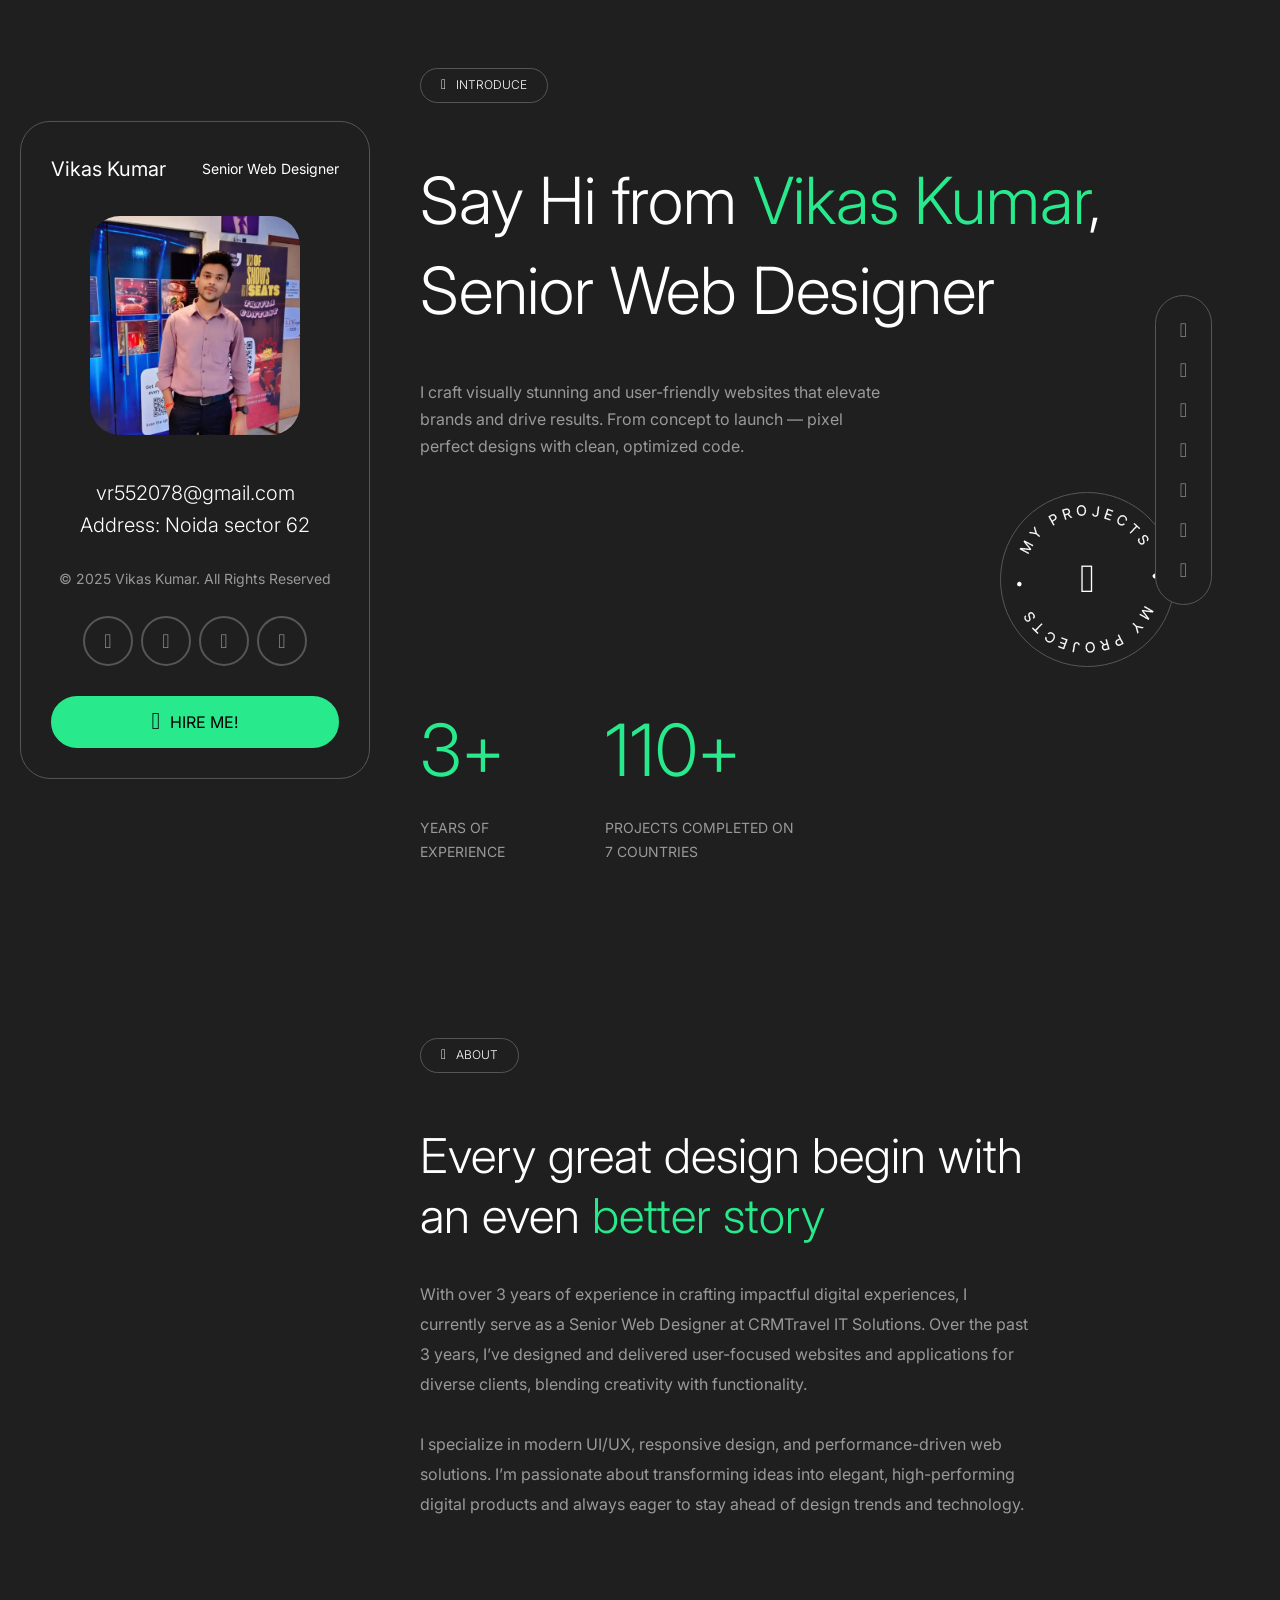
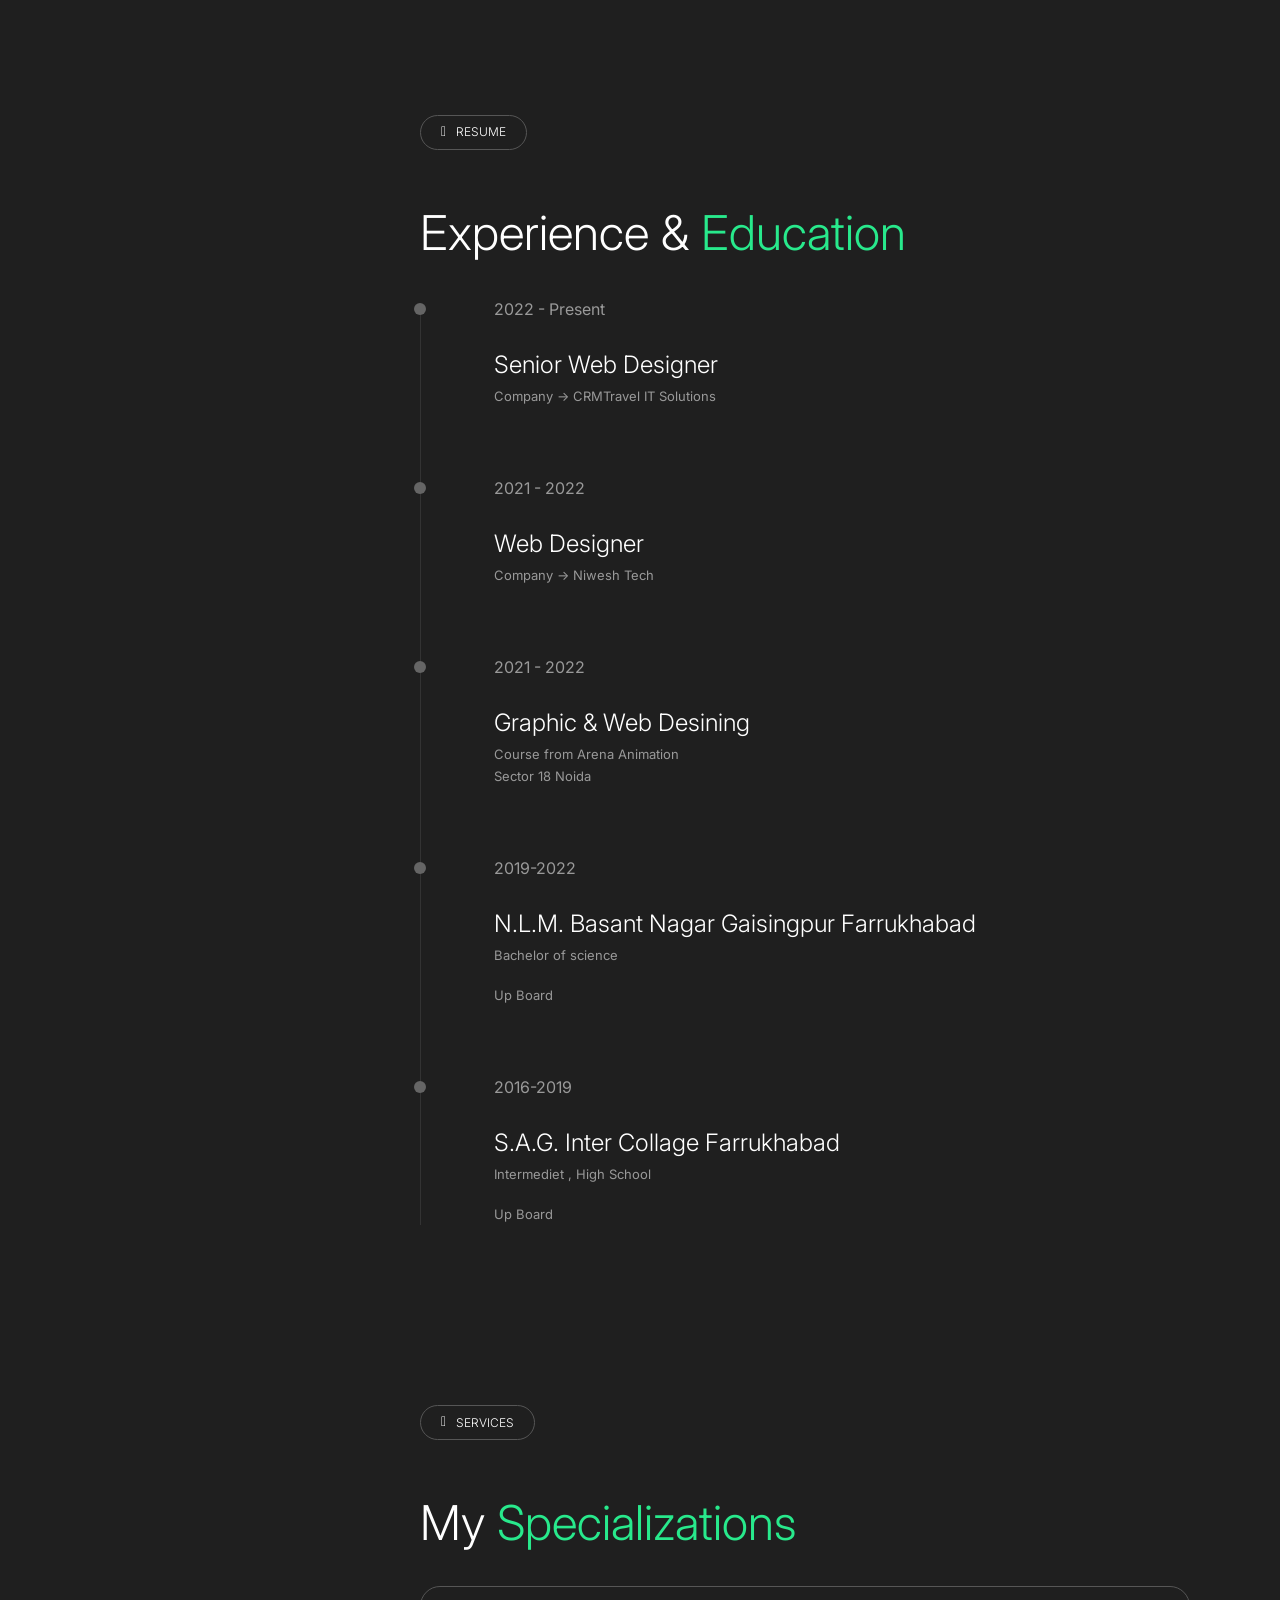
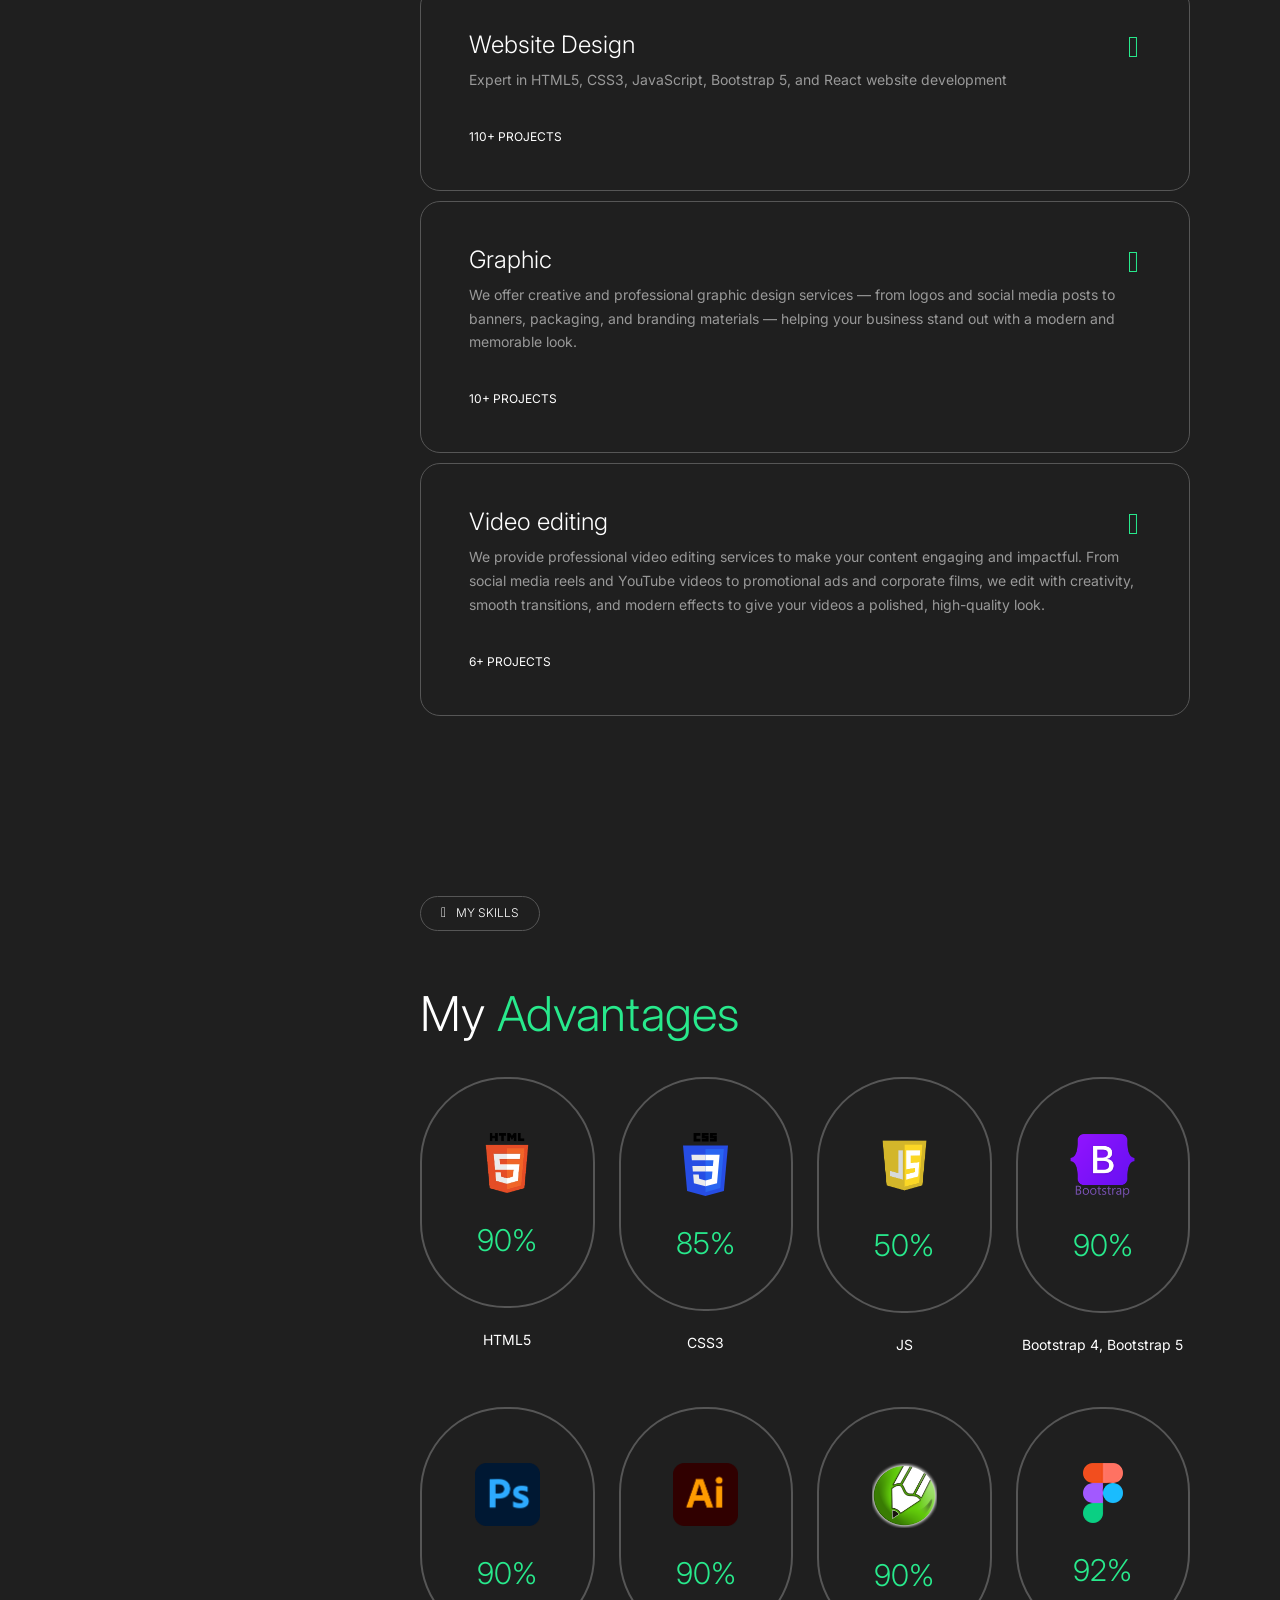
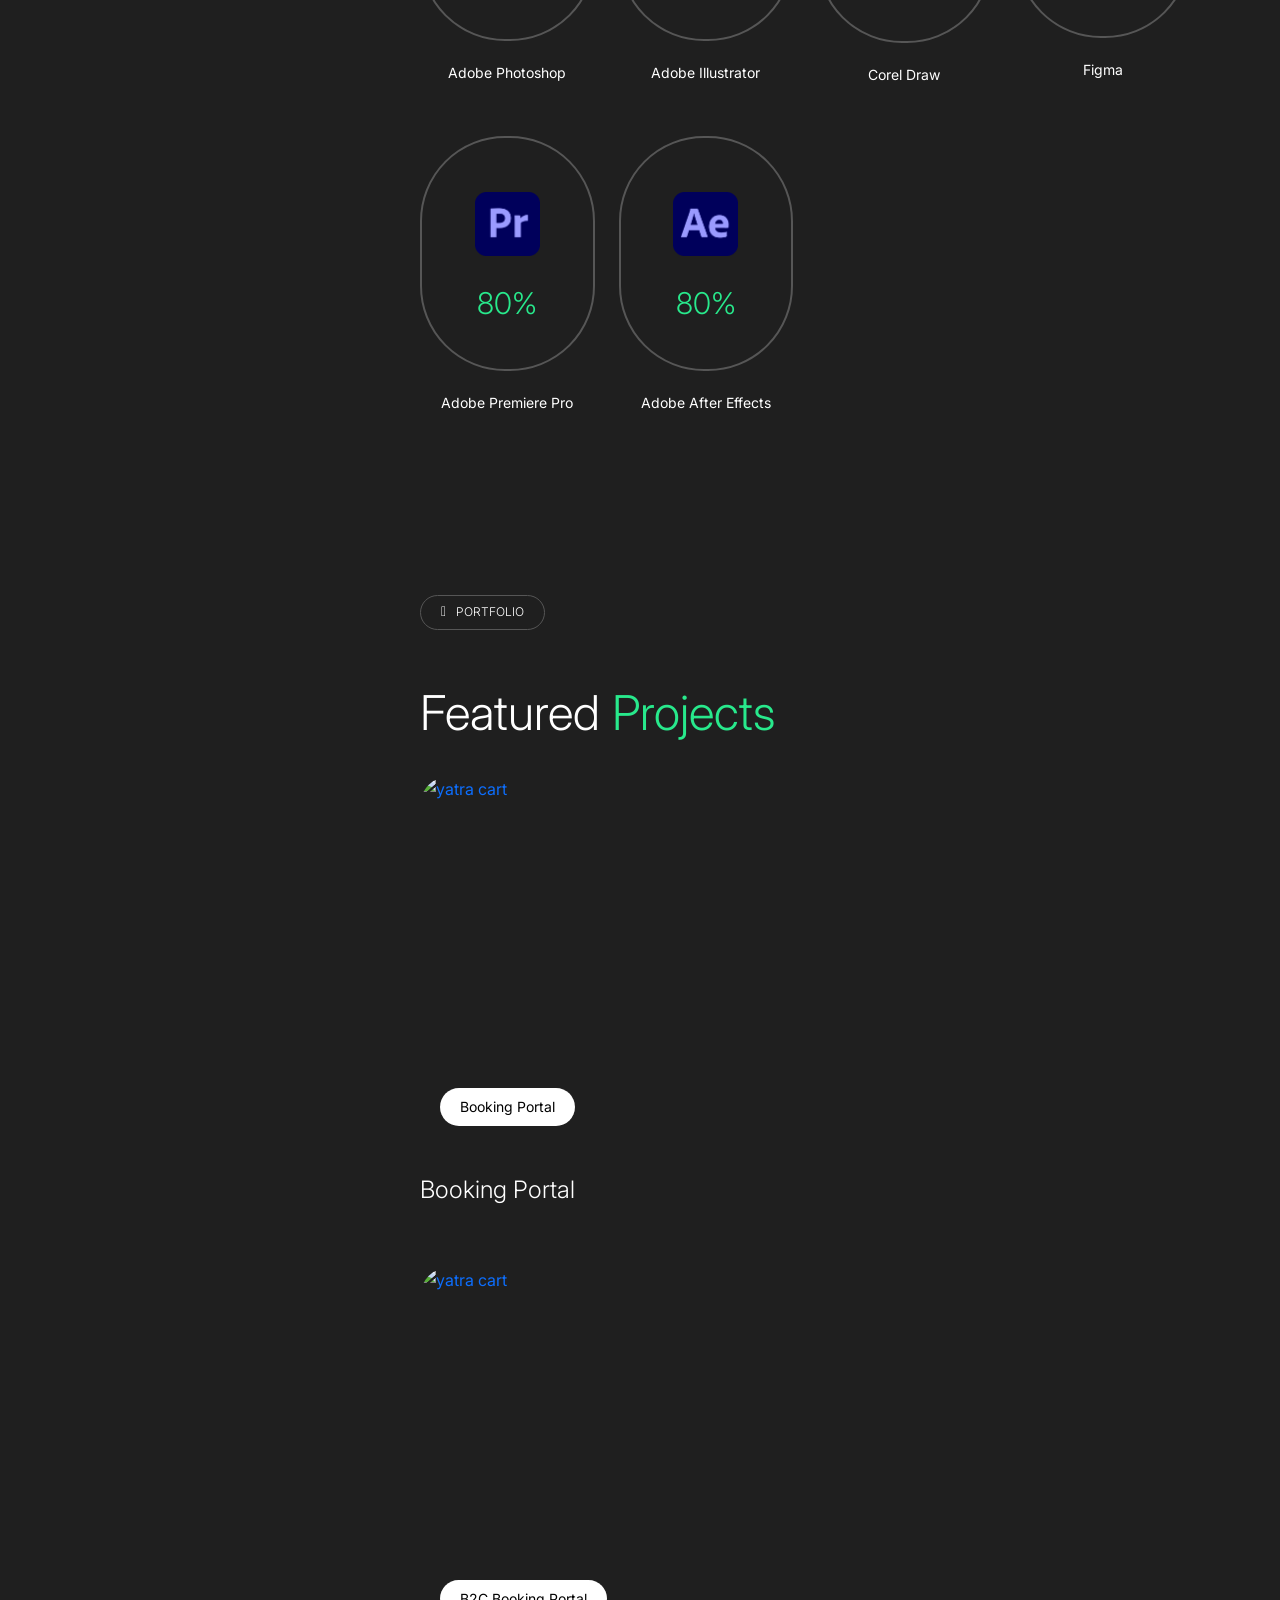
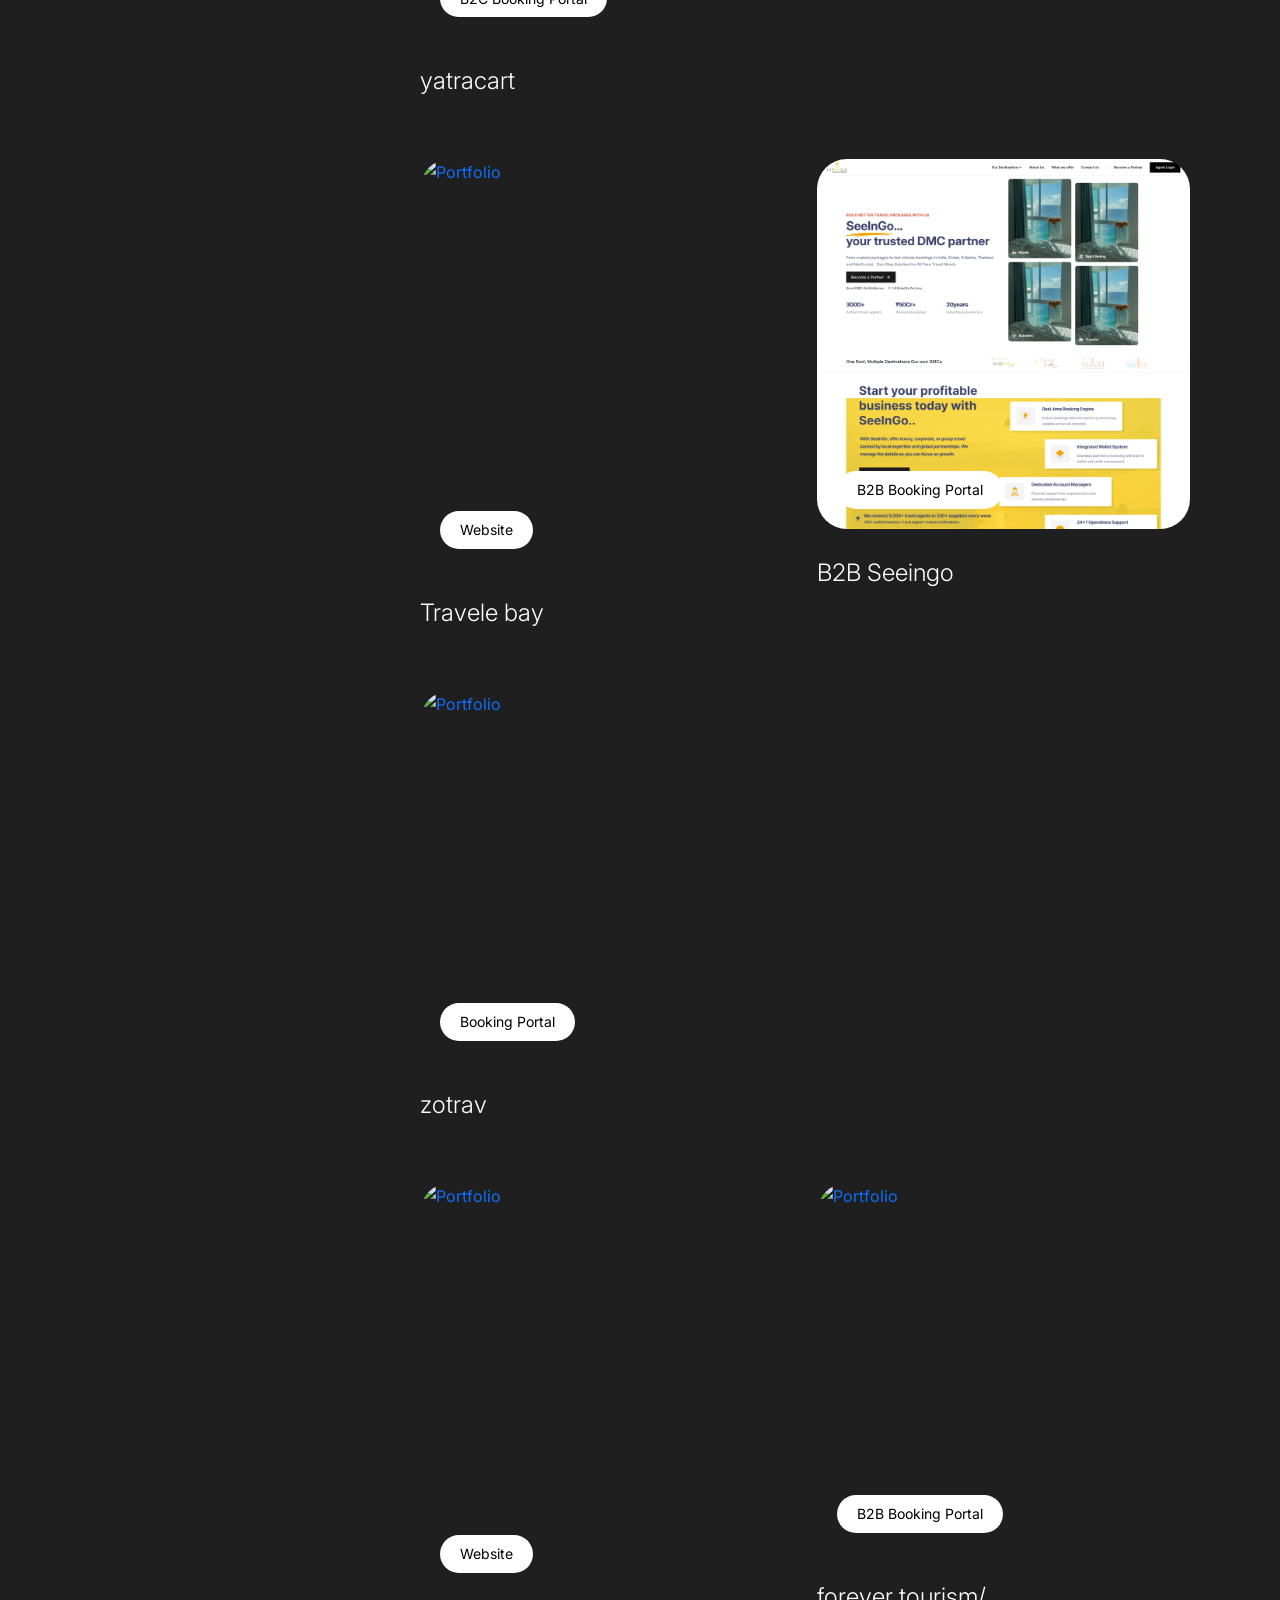
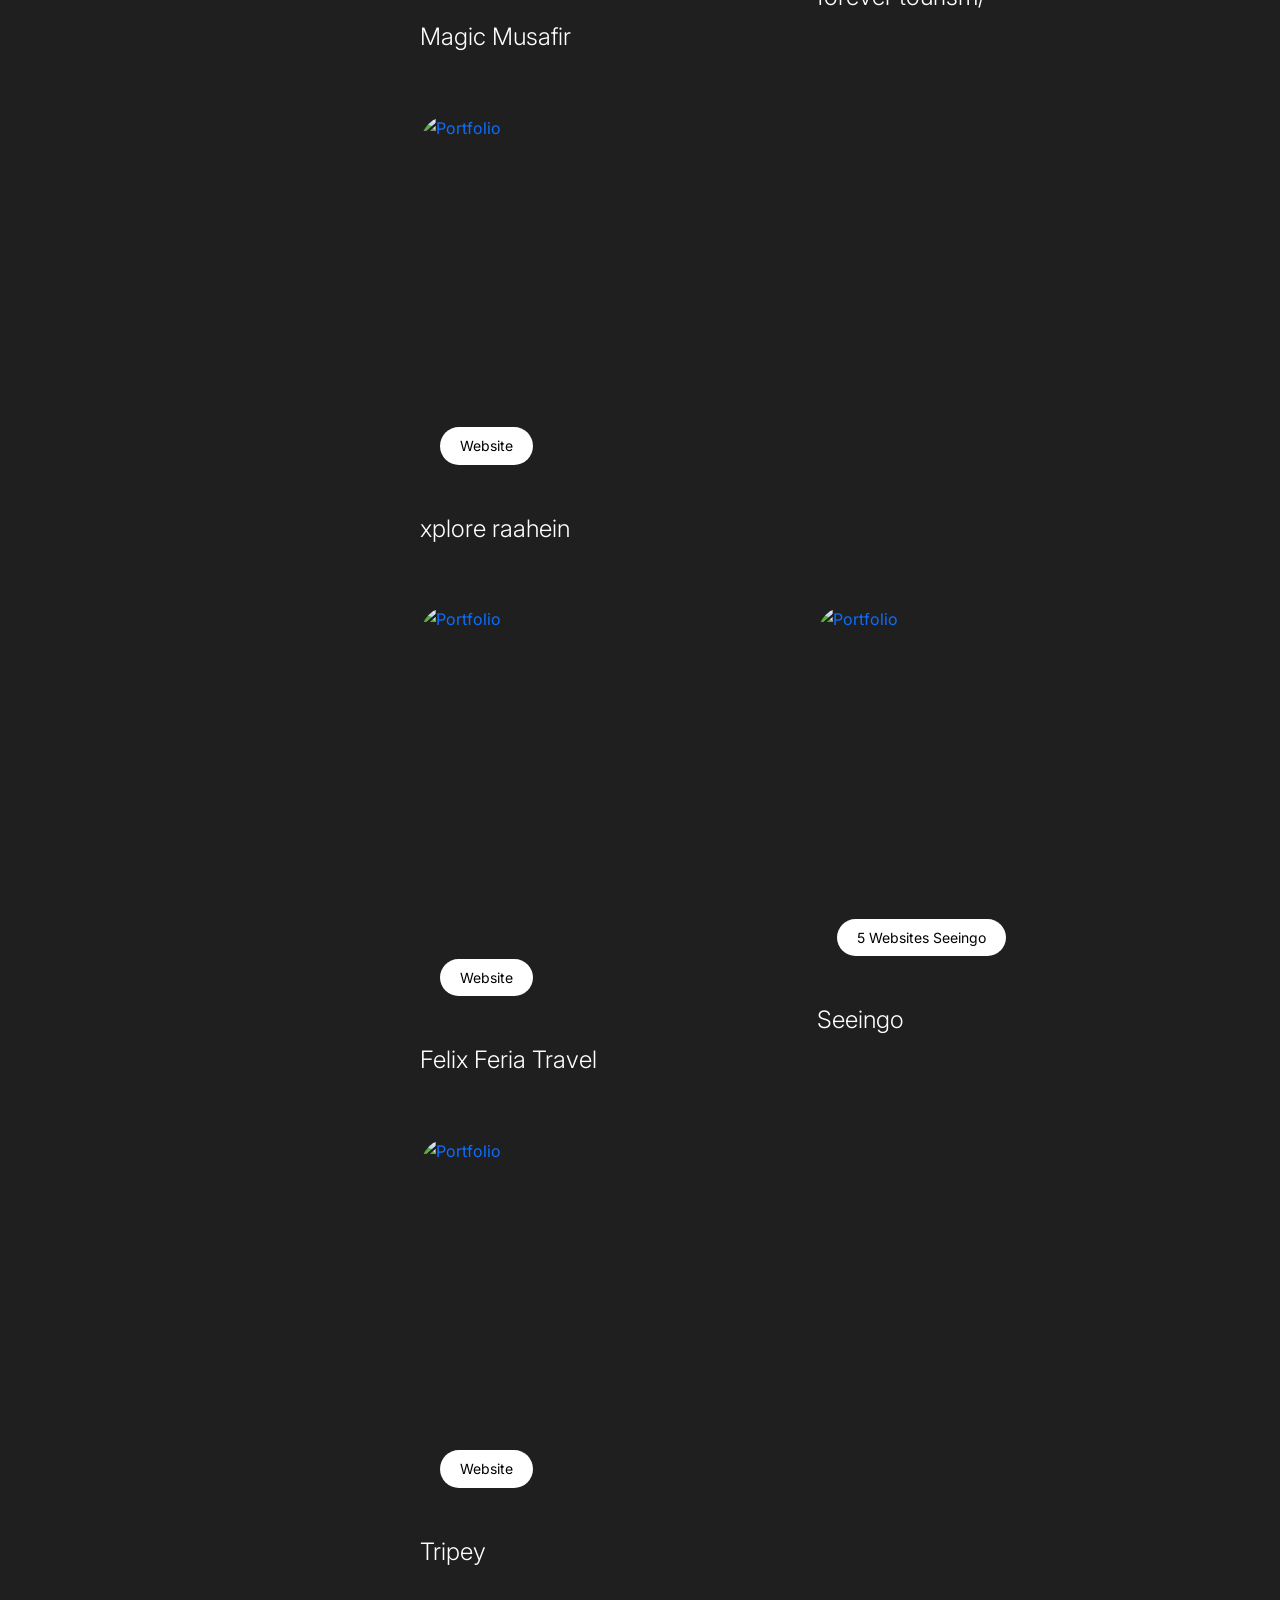
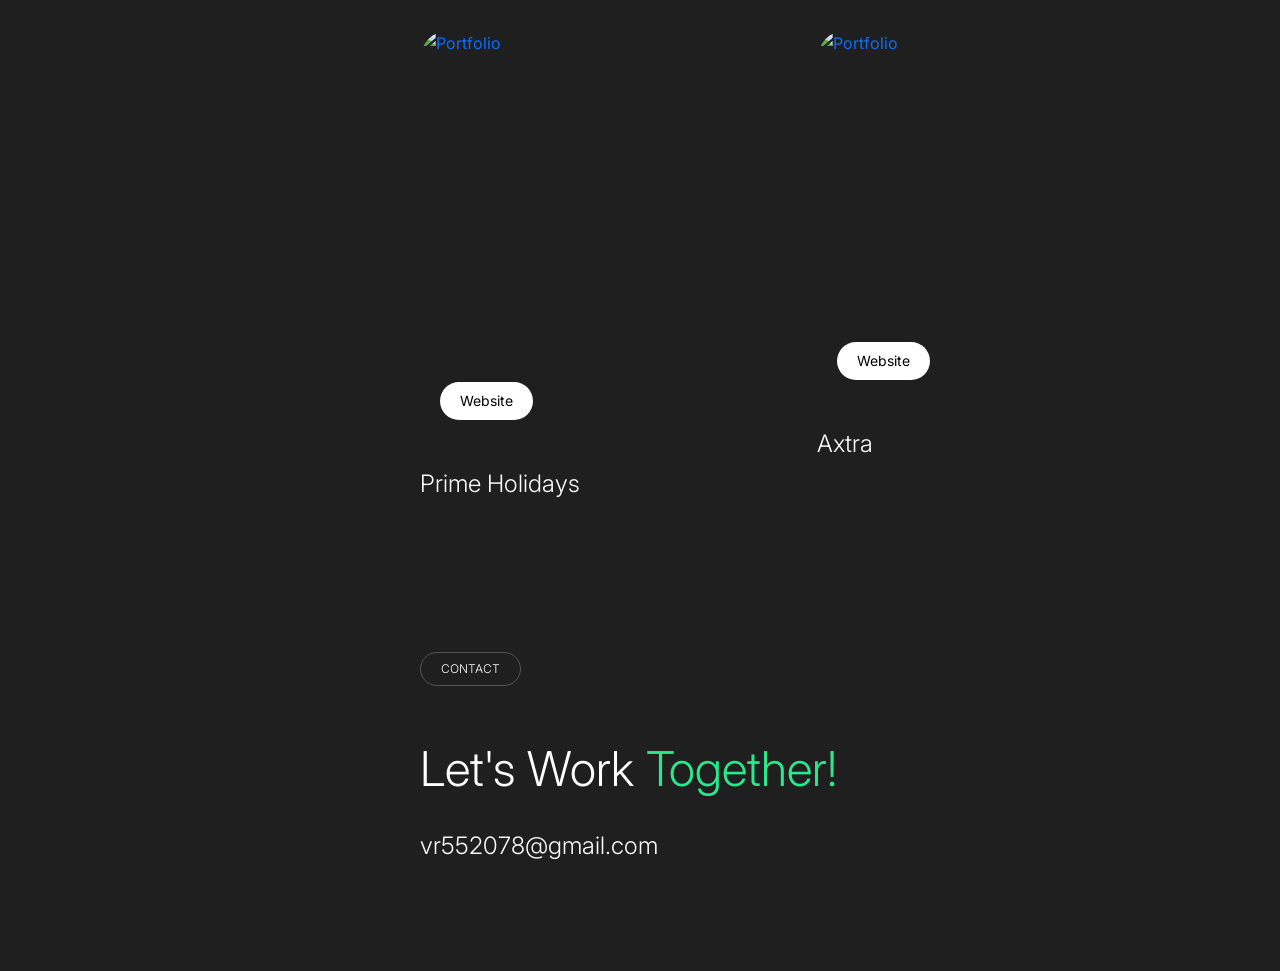
==== index.html @ 0d9c9c12 "updates" ====
<!DOCTYPE html>
<html lang="en">
<head>
    <meta charset="UTF-8">
    <meta http-equiv="X-UA-Compatible" content="IE=edge">
    <meta name="viewport" content="width=device-width, initial-scale=1.0">
    <title>Vikas Kumar - Portfolio</title>
    <link rel="icon" type="image/x-icon" href="assets/images/favicon.png">

    <!-- Font -->
    <link rel="preconnect" href="https://fonts.googleapis.com/">
    <link rel="preconnect" href="https://fonts.gstatic.com/" crossorigin>
    <link href="https://fonts.googleapis.com/css2?family=Inter:wght@100;200;300;400;500;600;700;800;900&amp;display=swap" rel="stylesheet">
    

    <!-- Stylesheet -->
    <link rel="stylesheet" href="assets/css/line-awesome.min.css">
    <link href="assets/css/bootstrap.min.css" rel="stylesheet">
    <link rel="stylesheet" href="assets/css/owl.carousel.min.css">
    <link rel="stylesheet" href="assets/css/owl.theme.default.min.css">
    <link rel="stylesheet" href="assets/css/animate.min.css">
    <link rel="stylesheet" href="assets/css/smooth-scrollbar.css">
    <link rel="stylesheet" href="assets/css/lightbox.min.css">

    <link rel="stylesheet" href="assets/css/style.css">
    <link rel="stylesheet" href="assets/css/responsive.css">

    <!-- ✅ Select2 CSS -->
    <link href="https://cdnjs.cloudflare.com/ajax/libs/select2/4.0.13/css/select2.min.css" rel="stylesheet" />

    <!-- ✅ jQuery (required) -->
    <script src="https://code.jquery.com/jquery-3.6.0.min.js"></script>

    <!-- ✅ Select2 JS -->
    <script src="https://cdnjs.cloudflare.com/ajax/libs/select2/4.0.13/js/select2.min.js"></script>

</head>
<body class="home3-page">

    <video class="body-overlay" muted autoplay loop>
        <source src="assets/images/video3.mp4" type="video/mp4">
    </video>

    <!-- <div class="page-loader">
        <div class="bounceball"></div>
    </div> -->


    <div class="responsive-sidebar-menu">
        <div class="overlay"></div>
        <div class="sidebar-menu-inner">
            <div class="menu-wrap">
                <p>Menu</p>
                <ul class="menu scroll-nav-responsive d-flex">
                    <li>
                        <a target="_blank" class="scroll-to" href="#home">
                            <i class="las la-home"></i> <span>Home</span>
                        </a>
                    </li>
                    <li>
                        <a target="_blank" class="scroll-to" href="#about">
                            <i class="lar la-user"></i> <span>About</span>
                        </a>
                    </li>
                    <li>
                        <a target="_blank" class="scroll-to" href="#resume">
                            <i class="las la-briefcase"></i> <span>Resume</span>
                        </a>
                    </li>
                    <li>
                        <a target="_blank" class="scroll-to" href="#services">
                            <i class="las la-stream"></i> <span>Services</span>
                        </a>
                    </li>
                    <li>
                        <a target="_blank" class="scroll-to" href="#skills">
                            <i class="las la-shapes"></i> <span>Skills</span>
                        </a>
                    </li>
                    <li>
                        <a target="_blank" class="scroll-to" href="#portfolio">
                            <i class="las la-grip-vertical"></i> <span>Portfolios</span>
                        </a>
                    </li>
                    <li>
                        <a target="_blank" class="scroll-to" href="#testimonial">
                            <i class="lar la-comment"></i> <span>Testimonial</span>
                        </a>
                    </li>
                    <li>
                        <a target="_blank" class="scroll-to" href="#contact">
                            <i class="las la-envelope"></i> <span>Contact</span>
                        </a>
                    </li>
                </ul>
            </div>

            <div class="sidebar-social">
                <p>Social</p>
                <ul class="social-links d-flex align-items-center">
                    <li>
                        <a target="_blank" href="#"><i class="lab la-twitter"></i></a>
                    </li>
                    <li>
                        <a target="_blank" href="#"><i class="lab la-dribbble"></i></a>
                    </li>
                    <li>
                        <a target="_blank" href="#"><i class="lab la-instagram"></i></a>
                    </li>
                </ul>
            </div>

        </div>
    </div>

    <ul class="menu scroll-nav d-flex">
        <li>
            <a class="scroll-to" href="#home">
                <span>Home</span> <i class="las la-home"></i>
            </a>
        </li>
        <li>
            <a class="scroll-to" href="#about">
                <span>About</span> <i class="lar la-user"></i>
            </a>
        </li>
        <li>
            <a class="scroll-to" href="#resume">
                <span>Resume</span> <i class="las la-briefcase"></i>
            </a>
        </li>
        <li>
            <a href="#services">
                <span>Services</span> <i class="las la-stream"></i>
            </a>
        </li>
        <li>
            <a class="scroll-to" href="#skills">
                <span>Skills</span> <i class="las la-shapes"></i>
            </a>
        </li>
        <li>
            <a class="scroll-to" href="#portfolio">
                <span>Portfolios</span> <i class="las la-grip-vertical"></i>
            </a>
        </li>
        <!-- <li>
            <a class="scroll-to" href="#testimonial">
                <span>Testimonial</span> <i class="lar la-comment"></i>
            </a>
        </li> -->
        <li>
            <a class="scroll-to" href="#contact">   
                <span>Contact</span> <i class="las la-envelope"></i>
            </a>
        </li>
    </ul>

    <div class="left-sidebar">
        <div class="sidebar-header d-flex align-items-center justify-content-between">
            <span class="fs-5 text-white">Vikas Kumar</span>
            <span class="designation">Senior Web Designer</span>
        </div>
        <img class="me" src="assets/images/vikas-singh.png" alt="Me">
        <h2 class="email">vr552078@gmail.com</h2>
        <h2 class="address">Address: Noida sector 62</h2>
        <p class="copyright">&copy; 2025 Vikas Kumar. All Rights Reserved</p>
        <ul class="social-profile d-flex align-items-center flex-wrap justify-content-center">
            <li>
                <a target="_blank" href="https://www.linkedin.com/in/vikas-singhz/"><i class="lab la-linkedin"></i></a>
            </li>
            <li>
                <a target="_blank" href="https://dribbble.com/vikassingh63"><i class="lab la-dribbble"></i></a>
            </li>
            <li>
                <a target="_blank" href="https://instagram.com/vikassinghdesign"><i class="lab la-instagram"></i></a>
            </li>
            <li>
                <a target="_blank" href="https://github.com/vikassingh63"><i class="lab la-github"></i></a>
            </li>
        </ul>
        <a target="_blank" href="mailto:vr552078@gmail.com" class="theme-btn">
            <i class="las la-envelope"></i> Hire Me!
        </a>
    </div>

    <main class="vikas-main">
        <div id="smooth-wrapper">
            <div id="smooth-content">

                <div class="left-sidebar">
                    <div class="sidebar-header d-flex align-items-center justify-content-between">
                        <span class="fs-5 text-white">Vikas Kumar</span>
                        <span class="designation">Senior Web Designer</span>
                    </div>
                    <img class="me" src="assets/images/vikas-singh.png" alt="Me">
                    <h2 class="email">vr552078@gmail.com</h2>
                    <h2 class="address">New Ashok Nagar, Delhi</h2>
                    <p class="copyright">&copy; 2025 Vikas Kumar. All Rights Reserved</p>
                    <ul class="social-profile d-flex align-items-center flex-wrap justify-content-center">
                        <li>
                            <a target="_blank" href="#"><i class="lab la-twitter"></i></a>
                        </li>
                        <li>
                            <a target="_blank" href="#"><i class="lab la-dribbble"></i></a>
                        </li>
                        <li>
                            <a target="_blank" href="#"><i class="lab la-instagram"></i></a>
                        </li>
                        <li>
                            <a target="_blank" href="#"><i class="lab la-github"></i></a>
                        </li>
                    </ul>
                    <a target="_blank" href="#" class="theme-btn">
                        <i class="las la-envelope"></i> Hire Me!
                    </a>
                </div>

                <section class="hero-section page-section scroll-to-page" id="home">

                    <div class="custom-container">
                        <div class="hero-content content-width">

                            <div class="section-header">
                                <h4 class="subtitle scroll-animation" data-animation="fade_from_bottom">
                                    <i class="las la-home"></i> Introduce
                                </h4>
                                <h1 class="scroll-animation" data-animation="fade_from_bottom">Say Hi from <span>Vikas Kumar</span>, Senior Web Designer</h1>
                            </div>

                            <p class="scroll-animation" data-animation="fade_from_bottom">I craft visually stunning and user-friendly websites that elevate brands and drive results. From concept to launch — pixel perfect designs with clean, optimized code.</p>

                            <a href="#portfolio" 
                                class="go-to-project-btn scroll-to scroll-animation" 
                                data-animation="rotate_up">
                                <img src="assets/images/round-text.png" alt="cart">
                                <i class="las la-arrow-down"></i>
                            </a>
        
                            <div class="facts d-flex">
                                <div class="left scroll-animation" data-animation="fade_from_left">
                                    <h1>3+</h1>
                                    <p>Years of <br>Experience</p>
                                </div>
                                <div class="right scroll-animation" data-animation="fade_from_right">
                                    <h1>110+</h1>
                                    <p>projects completed on <br>7 countries</p>
                                </div>
                            </div>
                        </div>
                    </div>
                </section>
        
                <section class="about-area page-section scroll-to-page" id="about">
                    <div class="custom-container">
                        <div class="about-content content-width">
                            <div class="section-header">
                                <h4 class="subtitle scroll-animation" data-animation="fade_from_bottom">
                                    <i class="lar la-user"></i> About
                                </h4>

                                <h1 class="scroll-animation" data-animation="fade_from_bottom">Every great design begin with<br> an even <span>better story</span></h1>

                            </div>
                            <p class="scroll-animation" data-animation="fade_from_bottom">With over 3 years of experience in crafting impactful digital experiences, I currently serve as a Senior Web Designer at CRMTravel IT Solutions. Over the past 3 years, I’ve designed and delivered user-focused websites and applications for diverse clients, blending creativity with functionality.
                                <br>
                                <br>
                                I specialize in modern UI/UX, responsive design, and performance-driven web solutions. I’m passionate about transforming ideas into elegant, high-performing digital products and always eager to stay ahead of design trends and technology.
                            </p>
                        </div>
                    </div>
                </section>
        
        
                <section class="resume-area page-section scroll-to-page" id="resume">
                    <div class="custom-container">
                        <div class="resume-content content-width">
                            <div class="section-header">
                                <h4 class="subtitle scroll-animation" data-animation="fade_from_bottom">
                                    <i class="las la-briefcase"></i> Resume
                                </h4>
                                <h1 class="scroll-animation" data-animation="fade_from_bottom">Experience & <span>Education</span></h1>
                            </div>
        
                            <div class="resume-timeline">
                                <div class="item scroll-animation" data-animation="fade_from_right">
                                    <span class="date">2022 - Present</span>
                                    <h2>Senior Web Designer 
                                        <!-- <sub style="font-size: 10px;">Team leader</sub> -->
                                    </h2>
                                    <p>Company -> CRMTravel IT Solutions</p>
                                </div>
                                <div class="item scroll-animation" data-animation="fade_from_right">
                                    <span class="date">2021 - 2022</span>
                                    <h2>Web Designer</h2>
                                    <p>Company -> Niwesh Tech</p>
                                </div>

                                <div class="item scroll-animation" data-animation="fade_from_right">
                                    <span class="date">2021 - 2022</span>
                                    <h2>Graphic & Web Desining</h2>
                                    <p class="mb-0">Course from Arena Animation</p>
                                    <p>Sector 18 Noida</p>
                                </div>

                                <div class="item scroll-animation" data-animation="fade_from_right">
                                    <span class="date">2019-2022</span>
                                    <h2>N.L.M. Basant Nagar Gaisingpur Farrukhabad</h2>
                                    <p>Bachelor of science</p>
                                    <p>Up Board</p>
                                </div>

                                <div class="item scroll-animation" data-animation="fade_from_right">
                                    <span class="date">2016-2019</span>
                                    <h2>S.A.G. Inter Collage Farrukhabad</h2>
                                    <p>Intermediet , High School</p>
                                    <p>Up Board</p>
                                </div>

                            </div>
        
                        </div>
                    </div>
                </section>
        
        
                <section class="services-area page-section scroll-to-page" id="services">
                    <div class="custom-container">
                        <div class="services-content content-width">
                            <div class="section-header">
                                <h4 class="subtitle scroll-animation" data-animation="fade_from_bottom">
                                    <i class="las la-stream"></i> Services
                                </h4>
                                <h1 class="scroll-animation" data-animation="fade_from_bottom">My <span>Specializations</span></h1>
                            </div>
        
                            <div class="services-items">
                                <div class="service-item scroll-animation" data-animation="fade_from_bottom">
                                    <i class="las la-bezier-curve"></i>
                                    <h2>Website Design</h2>
                                    <p>Expert in HTML5, CSS3, JavaScript, Bootstrap 5, and React website development</p>
                                    <span class="projects">110+ Projects</span>
                                </div>
                                
                                <!-- <div class="service-item scroll-animation" data-animation="fade_from_bottom">
                                    <i class="las la-bezier-curve"></i>
                                    <h2>SEO/Marketing</h2>
                                    <p>Increase the traffic for your website with SEO optimized</p>
                                    <span class="projects">50+ Projects</span>
                                </div> -->

                                <div class="service-item scroll-animation" data-animation="fade_from_bottom">
                                    <i class="las la-bezier-curve"></i>
                                    <h2>Graphic</h2>
                                    <p>We offer creative and professional graphic design services — from logos and social media posts to banners, packaging, and branding materials — helping your business stand out with a modern and memorable look.</p>
                                    <span class="projects">10+ Projects</span>
                                </div>

                                <div class="service-item scroll-animation" data-animation="fade_from_bottom">
                                    <i class="las la-bezier-curve"></i>
                                    <h2>Video editing</h2>
                                    <p>We provide professional video editing services to make your content engaging and impactful. From social media reels and YouTube videos to promotional ads and corporate films, we edit with creativity, smooth transitions, and modern effects to give your videos a polished, high-quality look.</p>
                                    <span class="projects">6+ Projects</span>
                                </div>
                            </div>
        
                        </div>
                    </div>
                </section>
        
        
                <section class="skills-area page-section scroll-to-page" id="skills">
                    <div class="custom-container">
                        <div class="skills-content content-width">
                            <div class="section-header">
                                <h4 class="subtitle scroll-animation" data-animation="fade_from_bottom">
                                    <i class="las la-shapes"></i> my skills
                                </h4>
                                <h1 class="scroll-animation" data-animation="fade_from_bottom">My <span>Advantages</span></h1>
                            </div>
        
                            <div class="row skills text-center">

                                <!-- <div class="col-md-3 scroll-animation" data-animation="fade_from_right">
                                    <div class="skill">
                                        <div class="skill-inner">
                                            <img src="assets/images/react.png" alt="React">
                                            <h1 class="percent">90%</h1>
                                        </div>
                                        <p class="name">React</p>
                                    </div>
                                </div> -->

                                <div class="col-md-3 scroll-animation" data-animation="fade_from_bottom">
                                    <div class="skill">
                                        <div class="skill-inner">
                                            <img width="60" src="assets/images/html.png" alt="HTML">
                                            <h1 class="percent">90%</h1>
                                        </div>
                                        <p class="name">HTML5</p>
                                    </div>
                                </div>

                                <div class="col-md-3 scroll-animation" data-animation="fade_from_bottom">
                                    <div class="skill">
                                        <div class="skill-inner">
                                            <img width="45" src="assets/images/css3.svg" alt="CSS3">
                                            <h1 class="percent">85%</h1>
                                        </div>
                                        <p class="name">CSS3</p>
                                    </div>
                                </div>

                                <div class="col-md-3 scroll-animation" data-animation="fade_from_bottom">
                                    <div class="skill">
                                        <div class="skill-inner">
                                            <img width="65" src="assets/images/js.webp" alt="js">
                                            <h1 class="percent">50%</h1>
                                        </div>
                                        <p class="name">JS</p>
                                    </div>
                                </div>

                                <div class="col-md-3 scroll-animation" data-animation="fade_from_bottom">
                                    <div class="skill">
                                        <div class="skill-inner">
                                            <img width="65" src="assets/images/bootstrap.png" alt="bootstrap">
                                            <h1 class="percent">90%</h1>
                                        </div>
                                        <p class="name">Bootstrap 4, Bootstrap 5</p>
                                    </div>
                                </div>

                                <div class="col-md-3 scroll-animation" data-animation="fade_from_left">
                                    <div class="skill">
                                        <div class="skill-inner">
                                            <img width="65" src="assets/images/photoshop.png" alt="photoshop">
                                            <h1 class="percent">90%</h1>
                                        </div>
                                        <p class="name">Adobe Photoshop</p>
                                    </div>
                                </div>

                                <div class="col-md-3 scroll-animation" data-animation="fade_from_left">
                                    <div class="skill">
                                        <div class="skill-inner">
                                            <img width="65" src="assets/images/illustrator.png" alt="illustrator">
                                            <h1 class="percent">90%</h1>
                                        </div>
                                        <p class="name">Adobe Illustrator</p>
                                    </div>
                                </div>

                                <div class="col-md-3 scroll-animation" data-animation="fade_from_left">
                                    <div class="skill">
                                        <div class="skill-inner">
                                            <img width="65" src="assets/images/coreldraw.png" alt="coreldraw">
                                            <h1 class="percent">90%</h1>
                                        </div>
                                        <p class="name">Corel Draw</p>
                                    </div>
                                </div>

                                <div class="col-md-3 scroll-animation" data-animation="fade_from_left">
                                    <div class="skill">
                                        <div class="skill-inner">
                                            <img src="assets/images/figma.png" alt="Figma">
                                            <h1 class="percent">92%</h1>
                                        </div>
                                        <p class="name">Figma</p>
                                    </div>
                                </div>

                                <!-- <div class="col-md-3 scroll-animation" data-animation="fade_from_bottom">
                                    <div class="skill">
                                        <div class="skill-inner">
                                            <img src="assets/images/framer.png" alt="Framer">
                                            <h1 class="percent">85%</h1>
                                        </div>
                                        <p class="name">Framer</p>
                                    </div>
                                </div> -->

                                <div class="col-md-3 scroll-animation" data-animation="fade_from_left">
                                    <div class="skill">
                                        <div class="skill-inner">
                                            <img width="65" src="assets/images/premiere-pro.png" alt="premiere pro">
                                            <h1 class="percent">80%</h1>
                                        </div>
                                        <p class="name">Adobe Premiere Pro</p>
                                    </div>
                                </div>

                                <div class="col-md-3 scroll-animation" data-animation="fade_from_left">
                                    <div class="skill">
                                        <div class="skill-inner">
                                            <img width="65" src="assets/images/after-effect.png" alt="after-effect">
                                            <h1 class="percent">80%</h1>
                                        </div>
                                        <p class="name">Adobe After Effects</p>
                                    </div>
                                </div>
                                
                            </div>
        
                        </div>
                    </div>
                </section>
        
        
                <section class="portfolio-area page-section scroll-to-page" id="portfolio">
                    <div class="custom-container">
                        <div class="portfolio-content content-width">
                            <div class="section-header">
                                <h4 class="subtitle scroll-animation" data-animation="fade_from_bottom">
                                    <i class="las la-grip-vertical"></i> portfolio
                                </h4>
                                <h1 class="scroll-animation" data-animation="fade_from_bottom">Featured <span>Projects</span></h1>
                            </div>
        
                            <div class="row portfolio-items">

                                <div class="col-md-12 scroll-animation" data-animation="fade_from_left">
                                    <div class="portfolio-item portfolio-half">
                                        <div class="portfolio-item-inner">
                                            <a target="_blank" href="assets/images/booking-portal/booking.crmtravel.in/acs-website.png" data-lightbox="example-1">
                                                <img src="assets/images/booking-portal/booking.crmtravel.in/acs-website.png" alt="yatra cart">
                                            </a>

                                            <img src="assets/images/portfolio2.jpg" alt="Portfolio">
        
                                            <ul class="portfolio-categories">
                                                <li>
                                                    <a target="_blank" href="https://booking.crmtravel.in/">Booking Portal</a>
                                                </li>
                                            </ul>
                                        </div>
                                        <h2><a target="_blank" href="https://booking.crmtravel.in/">Booking Portal</a></h2>
                                    </div>
                                </div>

                                <div class="col-md-12 scroll-animation" data-animation="fade_from_left">
                                    <div class="portfolio-item portfolio-half">
                                        <div class="portfolio-item-inner">
                                            <a target="_blank" href="assets/images/booking-portal/yatracart/1.png" data-lightbox="example-1">
                                                <img src="assets/images/booking-portal/yatracart/1.png" alt="yatra cart">
                                            </a>

                                            <img src="assets/images/portfolio2.jpg" alt="Portfolio">
        
                                            <ul class="portfolio-categories">
                                                <li>
                                                    <a target="_blank" href="https://yatracart.com/">B2C Booking Portal</a>
                                                </li>
                                            </ul>
                                        </div>
                                        <h2><a target="_blank" href="https://yatracart.com/">yatracart</a></h2>
                                    </div>
                                </div>

                                <div class="col-md-6 scroll-animation" data-animation="fade_from_bottom">
                                    <div class="portfolio-item portfolio-full">
                                        <div class="portfolio-item-inner">
                                            <a target="_blank" href="assets/images/websites/travelebay/1.png" data-lightbox="example-1">
                                                <img src="assets/images/websites/travelebay/1.png" alt="Portfolio">
                                            </a>
        
                                            <ul class="portfolio-categories">
                                                <li>
                                                    <a target="_blank" href="#">Website</a>
                                                </li>
                                            </ul>
                                        </div>
                                        <h2><a target="_blank" href="https://travelebay.com/">Travele bay</a></h2>
                                    </div>
                                </div>
        
                                <div class="col-md-6 scroll-animation" data-animation="fade_from_right">
                                    <div class="portfolio-item portfolio-half">
                                        <div class="portfolio-item-inner">
                                            <a target="_blank" href="assets/images/booking-portal/b2b-seeingo/1.png" data-lightbox="example-1">
                                                <img src="assets/images/booking-portal/b2b-seeingo/1.png" alt="Portfolio">
                                            </a>
        
                                            <ul class="portfolio-categories">
                                                <li>
                                                    <a target="_blank" href="https://agent.seeingo.com/">B2B Booking Portal</a>
                                                </li>
                                            </ul>
                                        </div>
                                        <h2><a target="_blank" href="https://agent.seeingo.com/">B2B Seeingo</a></h2>
                                    </div>
                                </div>
        
                                <div class="col-md-12 scroll-animation" data-animation="fade_from_bottom">
                                    <div class="portfolio-item portfolio-half">
                                        <div class="portfolio-item-inner">
                                            <a target="_blank" href="assets/images/booking-portal/zotrav/png.png" data-lightbox="example-1">
                                                <img src="assets/images/booking-portal/zotrav/png.png" alt="Portfolio">
                                            </a>
        
                                            <ul class="portfolio-categories">
                                                <li>
                                                    <a target="_blank" href="#">Booking Portal</a>
                                                </li>
                                            </ul>
                                        </div>
                                        <h2><a target="_blank" href="https://zotrav.com/">zotrav</a></h2>
                                    </div>
                                </div>

                                <div class="col-md-6 scroll-animation" data-animation="fade_from_bottom">
                                    <div class="portfolio-item portfolio-full">
                                        <div class="portfolio-item-inner">
                                            <a target="_blank" href="assets/images/websites/magicmusafir/png.png" data-lightbox="example-1">
                                                <img src="assets/images/websites/magicmusafir/png.png" alt="Portfolio">
                                            </a>
        
                                            <ul class="portfolio-categories">
                                                <li>
                                                    <a target="_blank" href="#">Website</a>
                                                </li>
                                            </ul>
                                        </div>
                                        <h2><a target="_blank" href="http://magicmusafir.com/">Magic Musafir</a></h2>
                                    </div>
                                </div>
        
                                <div class="col-md-6 scroll-animation" data-animation="fade_from_right">
                                    <div class="portfolio-item portfolio-half">
                                        <div class="portfolio-item-inner">
                                            <a target="_blank" href="assets/images/websites/forevertourism/3.png" data-lightbox="example-1">
                                                <img src="assets/images/websites/forevertourism/3.png" alt="Portfolio">
                                            </a>
        
                                            <ul class="portfolio-categories">
                                                <li>
                                                    <a target="_blank" href="https://forevertourism.com/">B2B Booking Portal</a>
                                                </li>
                                            </ul>
                                        </div>
                                        <h2><a target="_blank" href="https://forevertourism.com/">forever tourism/</a></h2>
                                    </div>
                                </div>
        
                                <div class="col-md-12 scroll-animation" data-animation="fade_from_bottom">
                                    <div class="portfolio-item portfolio-half">
                                        <div class="portfolio-item-inner">
                                            <a target="_blank" href="assets/images/websites/xploreraahein/png-1.png" data-lightbox="example-1">
                                                <img src="assets/images/websites/xploreraahein/png-1.png" alt="Portfolio">
                                            </a>
        
                                            <ul class="portfolio-categories">
                                                <li>
                                                    <a target="_blank" href="https://xploreraahein.com/">Website</a>
                                                </li>
                                            </ul>
                                        </div>
                                        <h2><a target="_blank" href="https://xploreraahein.com/">xplore raahein</a></h2>
                                    </div>
                                </div>

                                <div class="col-md-6 scroll-animation" data-animation="fade_from_bottom">
                                    <div class="portfolio-item portfolio-full">
                                        <div class="portfolio-item-inner">
                                            <a target="_blank" href="assets/images/websites/felixferiatravel/png.png" data-lightbox="example-1">
                                                <img src="assets/images/websites/felixferiatravel/png.png" alt="Portfolio">
                                            </a>
        
                                            <ul class="portfolio-categories">
                                                <li>
                                                    <a target="_blank" href="#">Website</a>
                                                </li>
                                            </ul>

                                        </div>
                                        <h2><a target="_blank" href="https://www.felixferiatravel.com/">Felix Feria Travel</a></h2>
                                    </div>
                                </div>
        
                                <div class="col-md-6 scroll-animation" data-animation="fade_from_right">
                                    <div class="portfolio-item portfolio-half">
                                        <div class="portfolio-item-inner">
                                            <a target="_blank" href="assets/images/websites/seeingo/png.png" data-lightbox="example-1">
                                                <img src="assets/images/websites/seeingo/png.png" alt="Portfolio">
                                            </a>
        
                                            <ul class="portfolio-categories">
                                                <li>
                                                    <a target="_blank" href="https://seeingoandaman.com/">5 Websites Seeingo</a>
                                                </li>
                                            </ul>
                                        </div>
                                        <h2><a target="_blank" href="https://seeingoandaman.com/">Seeingo</a></h2>
                                    </div>
                                </div>

                                <div class="col-md-12 scroll-animation" data-animation="fade_from_bottom">
                                    <div class="portfolio-item portfolio-half">
                                        <div class="portfolio-item-inner">
                                            <a target="_blank" href="assets/images/websites/tripey/png.png" data-lightbox="example-1">
                                                <img src="assets/images/websites/tripey/png.png" alt="Portfolio">
                                            </a>
        
                                            <ul class="portfolio-categories">
                                                <li>
                                                    <a target="_blank" href="#">Website</a>
                                                </li>
                                            </ul>
                                        </div>
                                        <h2><a target="_blank" href="https://tripey.in/">Tripey</a></h2>
                                    </div>
                                </div>

                                <div class="col-md-6 scroll-animation" data-animation="fade_from_bottom">
                                    <div class="portfolio-item portfolio-full">
                                        <div class="portfolio-item-inner">
                                            <a target="_blank" href="assets/images/websites/primeholidays/png.png" data-lightbox="example-1">
                                                <img src="assets/images/websites/primeholidays/png.png" alt="Portfolio">
                                            </a>
        
                                            <ul class="portfolio-categories">
                                                <li>
                                                    <a target="_blank" href="https://www.primeholidays.in/">Website</a>
                                                </li>
                                            </ul>

                                        </div>
                                        <h2><a target="_blank" href="https://www.primeholidays.in/">Prime Holidays</a></h2>
                                    </div>
                                </div>
        
                                <div class="col-md-6 scroll-animation" data-animation="fade_from_right">
                                    <div class="portfolio-item portfolio-half">
                                        <div class="portfolio-item-inner">
                                            <a target="_blank" href="assets/images/websites/axtra/png.png" data-lightbox="example-1">
                                                <img src="assets/images/websites/axtra/png.png" alt="Portfolio">
                                            </a>
        
                                            <ul class="portfolio-categories">
                                                <li>
                                                    <a target="_blank" href="https://dev.crmtravel.in/axtra/">Website</a>
                                                </li>
                                            </ul>
                                        </div>
                                        <h2><a target="_blank" href="https://dev.crmtravel.in/axtra/">Axtra</a></h2>
                                    </div>
                                </div>

                            </div>
        
                        </div>
                    </div>
                </section>

                <section class="contact-area page-section scroll-content" id="contact">
                    <div class="custom-container">
                        <div class="contact-content content-width">
                            <div class="section-header">
                                <h4 class="subtitle scroll-animation" data-animation="fade_from_bottom">
                                    contact
                                </h4>
                                <h1 class="scroll-animation" data-animation="fade_from_bottom">Let's Work <span>Together!</span></h1>
                            </div>
                            <h3 class="scroll-animation" data-animation="fade_from_bottom">vr552078@gmail.com</h3>
                            <p id="required-msg">* Marked fields are required to fill.</p>

                            <form class="contact-form scroll-animation d-none" data-animation="fade_from_bottom" method="POST" action="https://wpriverthemes.com/HTML/mailer.php">
                                <div class="alert alert-success messenger-box-contact__msg" style="display: none" role="alert">
                                    Your message was sent successfully.
                                </div>
                                <div class="row">
                                    <div class="col-md-6">
                                        <div class="input-group">
                                            <label for="full-name">full Name <sup>*</sup></label>
                                            <input type="text" name="full-name" id="full-name" placeholder="Enter Full Name">
                                        </div>
                                    </div>
                                    <div class="col-md-6">
                                        <div class="input-group">
                                            <label for="email">Email <sup>*</sup></label>
                                            <input type="email" name="email" id="email" placeholder="Enter email address">
                                        </div>
                                    </div>
                                    <div class="col-md-6">
                                        <div class="input-group">
                                            <label for="phone-number">phone <span>(optional)</span></label>
                                            <input type="text" name="phone-number" id="phone-number" placeholder="Enter phone number">
                                        </div>
                                    </div>
                                    <div class="col-md-6">
                                        <div class="input-group">
                                            <label for="subject">subject <sup>*</sup></label>
                                            <select name="subject" class="select2">
                                                <option value="">Select a subject</option>
                                                <option value="subject1">Subject 1</option>
                                                <option value="subject2">Subject 2</option>
                                                <option value="subject3">Subject 3</option>
                                            </select>
                                        </div>
                                    </div>
                                    <div class="col-md-12">
                                        <div class="input-group">
                                            <label for="budget">your budget <span>(optional)</span></label>
                                            <input type="number" name="budget" id="budget" placeholder="A range budget for your project">
                                        </div>
                                    </div>
                                    <div class="col-md-12">
                                        <div class="input-group">
                                            <label for="message">message</label>
                                            <textarea name="message" id="message" placeholder="Wrire your message here ..."></textarea>
                                        </div>
                                    </div>
                                    <div class="col-md-12">
                                        <div class="input-group upload-attachment">
                                            <div>
                                                <label for="upload-attachment">
                                                    <i class="las la-cloud-upload-alt"></i> add an attachment
                                                    <input type="file" name="file" id="upload-attachment">
                                                </label>
                                                
                                            </div>
                                            
                                        </div>
                                    </div>
                                    <div class="col-md-12">
                                        <div class="input-group submit-btn-wrap">
                                            <button class="theme-btn" name="submit" type="submit" id="submit-form">send message</button>
                                        </div>
                                    </div>
                                </div>
                            </form>

                        </div>
                    </div>
                </section>
            </div>
        </div>
    </main>
    

    <!-- <script src="assets/js/jquery.js"></script> -->
    <script src="assets/js/bootstrap.bundle.min.js"></script>
    <script src="assets/js/owl.carousel.js"></script>
    <script src="assets/js/gsap.min.js"></script>
    <script src="assets/js/ScrollTrigger.min.js"></script>
    <script src="assets/js/ScrollToPlugin.min.js"></script>
    <script src="assets/js/lightbox.min.js"></script>
    
    <script src="assets/js/main.js"></script>
    <script src="assets/js/ajax-form.js"></script>
    <script src="assets/js/color.js"></script>

    <script>
        $('.select2').select2({
            placeholder: "Select a Subject",
            allowClear: true,
            minimumResultsForSearch: Infinity
        });
    </script>
</body>
</html>
---- assets/css/line-awesome.min.css ----
.la,
.lab,
.lad,
.lal,
.lar,
.las {
  -moz-osx-font-smoothing: grayscale;
  -webkit-font-smoothing: antialiased;
  display: inline-block;
  font-style: normal;
  font-variant: normal;
  text-rendering: auto;
  line-height: 1;
}
.la-lg {
  font-size: 1.33333em;
  line-height: 0.75em;
  vertical-align: -0.0667em;
}
.la-xs {
  font-size: 0.75em;
}
.la-sm {
  font-size: 0.875em;
}
.la-1x {
  font-size: 1em;
}
.la-2x {
  font-size: 2em;
}
.la-3x {
  font-size: 3em;
}
.la-4x {
  font-size: 4em;
}
.la-5x {
  font-size: 5em;
}
.la-6x {
  font-size: 6em;
}
.la-7x {
  font-size: 7em;
}
.la-8x {
  font-size: 8em;
}
.la-9x {
  font-size: 9em;
}
.la-10x {
  font-size: 10em;
}
.la-fw {
  text-align: center;
  width: 1.25em;
}
.la-ul {
  list-style-type: none;
  margin-left: 2.5em;
  padding-left: 0;
}
.la-ul > li {
  position: relative;
}
.la-li {
  left: -2em;
  position: absolute;
  text-align: center;
  width: 2em;
  line-height: inherit;
}
.la-border {
  border: solid 0.08em #eee;
  border-radius: 0.1em;
  padding: 0.2em 0.25em 0.15em;
}
.la-pull-left {
  float: left;
}
.la-pull-right {
  float: right;
}
.la.la-pull-left,
.lab.la-pull-left,
.lal.la-pull-left,
.lar.la-pull-left,
.las.la-pull-left {
  margin-right: 0.3em;
}
.la.la-pull-right,
.lab.la-pull-right,
.lal.la-pull-right,
.lar.la-pull-right,
.las.la-pull-right {
  margin-left: 0.3em;
}
.la-spin {
  -webkit-animation: la-spin 2s infinite linear;
  animation: la-spin 2s infinite linear;
}
.la-pulse {
  -webkit-animation: la-spin 1s infinite steps(8);
  animation: la-spin 1s infinite steps(8);
}
@-webkit-keyframes la-spin {
  0% {
    -webkit-transform: rotate(0);
    transform: rotate(0);
  }
  100% {
    -webkit-transform: rotate(360deg);
    transform: rotate(360deg);
  }
}
@keyframes la-spin {
  0% {
    -webkit-transform: rotate(0);
    transform: rotate(0);
  }
  100% {
    -webkit-transform: rotate(360deg);
    transform: rotate(360deg);
  }
}
.la-rotate-90 {
  -webkit-transform: rotate(90deg);
  transform: rotate(90deg);
}
.la-rotate-180 {
  -webkit-transform: rotate(180deg);
  transform: rotate(180deg);
}
.la-rotate-270 {
  -webkit-transform: rotate(270deg);
  transform: rotate(270deg);
}
.la-flip-horizontal {
  -webkit-transform: scale(-1, 1);
  transform: scale(-1, 1);
}
.la-flip-vertical {
  -webkit-transform: scale(1, -1);
  transform: scale(1, -1);
}
.la-flip-both,
.la-flip-horizontal.la-flip-vertical {
  -webkit-transform: scale(-1, -1);
  transform: scale(-1, -1);
}
:root .la-flip-both,
:root .la-flip-horizontal,
:root .la-flip-vertical,
:root .la-rotate-180,
:root .la-rotate-270,
:root .la-rotate-90 {
  -webkit-filter: none;
  filter: none;
}
.la-stack {
  display: inline-block;
  height: 2em;
  line-height: 2em;
  position: relative;
  vertical-align: middle;
  width: 2.5em;
}
.la-stack-1x,
.la-stack-2x {
  left: 0;
  position: absolute;
  text-align: center;
  width: 100%;
}
.la-stack-1x {
  line-height: inherit;
}
.la-stack-2x {
  font-size: 2em;
}
.la-inverse {
  color: #fff;
}
.la-500px:before {
  content: '\f26e';
}
.la-accessible-icon:before {
  content: '\f368';
}
.la-accusoft:before {
  content: '\f369';
}
.la-acquisitions-incorporated:before {
  content: '\f6af';
}
.la-ad:before {
  content: '\f641';
}
.la-address-book:before {
  content: '\f2b9';
}
.la-address-card:before {
  content: '\f2bb';
}
.la-adjust:before {
  content: '\f042';
}
.la-adn:before {
  content: '\f170';
}
.la-adobe:before {
  content: '\f778';
}
.la-adversal:before {
  content: '\f36a';
}
.la-affiliatetheme:before {
  content: '\f36b';
}
.la-air-freshener:before {
  content: '\f5d0';
}
.la-airbnb:before {
  content: '\f834';
}
.la-algolia:before {
  content: '\f36c';
}
.la-align-center:before {
  content: '\f037';
}
.la-align-justify:before {
  content: '\f039';
}
.la-align-left:before {
  content: '\f036';
}
.la-align-right:before {
  content: '\f038';
}
.la-alipay:before {
  content: '\f642';
}
.la-allergies:before {
  content: '\f461';
}
.la-amazon:before {
  content: '\f270';
}
.la-amazon-pay:before {
  content: '\f42c';
}
.la-ambulance:before {
  content: '\f0f9';
}
.la-american-sign-language-interpreting:before {
  content: '\f2a3';
}
.la-amilia:before {
  content: '\f36d';
}
.la-anchor:before {
  content: '\f13d';
}
.la-android:before {
  content: '\f17b';
}
.la-angellist:before {
  content: '\f209';
}
.la-angle-double-down:before {
  content: '\f103';
}
.la-angle-double-left:before {
  content: '\f100';
}
.la-angle-double-right:before {
  content: '\f101';
}
.la-angle-double-up:before {
  content: '\f102';
}
.la-angle-down:before {
  content: '\f107';
}
.la-angle-left:before {
  content: '\f104';
}
.la-angle-right:before {
  content: '\f105';
}
.la-angle-up:before {
  content: '\f106';
}
.la-angry:before {
  content: '\f556';
}
.la-angrycreative:before {
  content: '\f36e';
}
.la-angular:before {
  content: '\f420';
}
.la-ankh:before {
  content: '\f644';
}
.la-app-store:before {
  content: '\f36f';
}
.la-app-store-ios:before {
  content: '\f370';
}
.la-apper:before {
  content: '\f371';
}
.la-apple:before {
  content: '\f179';
}
.la-apple-alt:before {
  content: '\f5d1';
}
.la-apple-pay:before {
  content: '\f415';
}
.la-archive:before {
  content: '\f187';
}
.la-archway:before {
  content: '\f557';
}
.la-arrow-alt-circle-down:before {
  content: '\f358';
}
.la-arrow-alt-circle-left:before {
  content: '\f359';
}
.la-arrow-alt-circle-right:before {
  content: '\f35a';
}
.la-arrow-alt-circle-up:before {
  content: '\f35b';
}
.la-arrow-circle-down:before {
  content: '\f0ab';
}
.la-arrow-circle-left:before {
  content: '\f0a8';
}
.la-arrow-circle-right:before {
  content: '\f0a9';
}
.la-arrow-circle-up:before {
  content: '\f0aa';
}
.la-arrow-down:before {
  content: '\f063';
}
.la-arrow-left:before {
  content: '\f060';
}
.la-arrow-right:before {
  content: '\f061';
}
.la-arrow-up:before {
  content: '\f062';
}
.la-arrows-alt:before {
  content: '\f0b2';
}
.la-arrows-alt-h:before {
  content: '\f337';
}
.la-arrows-alt-v:before {
  content: '\f338';
}
.la-artstation:before {
  content: '\f77a';
}
.la-assistive-listening-systems:before {
  content: '\f2a2';
}
.la-asterisk:before {
  content: '\f069';
}
.la-asymmetrik:before {
  content: '\f372';
}
.la-at:before {
  content: '\f1fa';
}
.la-atlas:before {
  content: '\f558';
}
.la-atlassian:before {
  content: '\f77b';
}
.la-atom:before {
  content: '\f5d2';
}
.la-audible:before {
  content: '\f373';
}
.la-audio-description:before {
  content: '\f29e';
}
.la-autoprefixer:before {
  content: '\f41c';
}
.la-avianex:before {
  content: '\f374';
}
.la-aviato:before {
  content: '\f421';
}
.la-award:before {
  content: '\f559';
}
.la-aws:before {
  content: '\f375';
}
.la-baby:before {
  content: '\f77c';
}
.la-baby-carriage:before {
  content: '\f77d';
}
.la-backspace:before {
  content: '\f55a';
}
.la-backward:before {
  content: '\f04a';
}
.la-bacon:before {
  content: '\f7e5';
}
.la-balance-scale:before {
  content: '\f24e';
}
.la-balance-scale-left:before {
  content: '\f515';
}
.la-balance-scale-right:before {
  content: '\f516';
}
.la-ban:before {
  content: '\f05e';
}
.la-band-aid:before {
  content: '\f462';
}
.la-bandcamp:before {
  content: '\f2d5';
}
.la-barcode:before {
  content: '\f02a';
}
.la-bars:before {
  content: '\f0c9';
}
.la-baseball-ball:before {
  content: '\f433';
}
.la-basketball-ball:before {
  content: '\f434';
}
.la-bath:before {
  content: '\f2cd';
}
.la-battery-empty:before {
  content: '\f244';
}
.la-battery-full:before {
  content: '\f240';
}
.la-battery-half:before {
  content: '\f242';
}
.la-battery-quarter:before {
  content: '\f243';
}
.la-battery-three-quarters:before {
  content: '\f241';
}
.la-battle-net:before {
  content: '\f835';
}
.la-bed:before {
  content: '\f236';
}
.la-beer:before {
  content: '\f0fc';
}
.la-behance:before {
  content: '\f1b4';
}
.la-behance-square:before {
  content: '\f1b5';
}
.la-bell:before {
  content: '\f0f3';
}
.la-bell-slash:before {
  content: '\f1f6';
}
.la-bezier-curve:before {
  content: '\f55b';
}
.la-bible:before {
  content: '\f647';
}
.la-bicycle:before {
  content: '\f206';
}
.la-biking:before {
  content: '\f84a';
}
.la-bimobject:before {
  content: '\f378';
}
.la-binoculars:before {
  content: '\f1e5';
}
.la-biohazard:before {
  content: '\f780';
}
.la-birthday-cake:before {
  content: '\f1fd';
}
.la-bitbucket:before {
  content: '\f171';
}
.la-bitcoin:before {
  content: '\f379';
}
.la-bity:before {
  content: '\f37a';
}
.la-black-tie:before {
  content: '\f27e';
}
.la-blackberry:before {
  content: '\f37b';
}
.la-blender:before {
  content: '\f517';
}
.la-blender-phone:before {
  content: '\f6b6';
}
.la-blind:before {
  content: '\f29d';
}
.la-blog:before {
  content: '\f781';
}
.la-blogger:before {
  content: '\f37c';
}
.la-blogger-b:before {
  content: '\f37d';
}
.la-bluetooth:before {
  content: '\f293';
}
.la-bluetooth-b:before {
  content: '\f294';
}
.la-bold:before {
  content: '\f032';
}
.la-bolt:before {
  content: '\f0e7';
}
.la-bomb:before {
  content: '\f1e2';
}
.la-bone:before {
  content: '\f5d7';
}
.la-bong:before {
  content: '\f55c';
}
.la-book:before {
  content: '\f02d';
}
.la-book-dead:before {
  content: '\f6b7';
}
.la-book-medical:before {
  content: '\f7e6';
}
.la-book-open:before {
  content: '\f518';
}
.la-book-reader:before {
  content: '\f5da';
}
.la-bookmark:before {
  content: '\f02e';
}
.la-bootstrap:before {
  content: '\f836';
}
.la-border-all:before {
  content: '\f84c';
}
.la-border-none:before {
  content: '\f850';
}
.la-border-style:before {
  content: '\f853';
}
.la-bowling-ball:before {
  content: '\f436';
}
.la-box:before {
  content: '\f466';
}
.la-box-open:before {
  content: '\f49e';
}
.la-boxes:before {
  content: '\f468';
}
.la-braille:before {
  content: '\f2a1';
}
.la-brain:before {
  content: '\f5dc';
}
.la-bread-slice:before {
  content: '\f7ec';
}
.la-briefcase:before {
  content: '\f0b1';
}
.la-briefcase-medical:before {
  content: '\f469';
}
.la-broadcast-tower:before {
  content: '\f519';
}
.la-broom:before {
  content: '\f51a';
}
.la-brush:before {
  content: '\f55d';
}
.la-btc:before {
  content: '\f15a';
}
.la-buffer:before {
  content: '\f837';
}
.la-bug:before {
  content: '\f188';
}
.la-building:before {
  content: '\f1ad';
}
.la-bullhorn:before {
  content: '\f0a1';
}
.la-bullseye:before {
  content: '\f140';
}
.la-burn:before {
  content: '\f46a';
}
.la-buromobelexperte:before {
  content: '\f37f';
}
.la-bus:before {
  content: '\f207';
}
.la-bus-alt:before {
  content: '\f55e';
}
.la-business-time:before {
  content: '\f64a';
}
.la-buy-n-large:before {
  content: '\f8a6';
}
.la-buysellads:before {
  content: '\f20d';
}
.la-calculator:before {
  content: '\f1ec';
}
.la-calendar:before {
  content: '\f133';
}
.la-calendar-alt:before {
  content: '\f073';
}
.la-calendar-check:before {
  content: '\f274';
}
.la-calendar-day:before {
  content: '\f783';
}
.la-calendar-minus:before {
  content: '\f272';
}
.la-calendar-plus:before {
  content: '\f271';
}
.la-calendar-times:before {
  content: '\f273';
}
.la-calendar-week:before {
  content: '\f784';
}
.la-camera:before {
  content: '\f030';
}
.la-camera-retro:before {
  content: '\f083';
}
.la-campground:before {
  content: '\f6bb';
}
.la-canadian-maple-leaf:before {
  content: '\f785';
}
.la-candy-cane:before {
  content: '\f786';
}
.la-cannabis:before {
  content: '\f55f';
}
.la-capsules:before {
  content: '\f46b';
}
.la-car:before {
  content: '\f1b9';
}
.la-car-alt:before {
  content: '\f5de';
}
.la-car-battery:before {
  content: '\f5df';
}
.la-car-crash:before {
  content: '\f5e1';
}
.la-car-side:before {
  content: '\f5e4';
}
.la-caret-down:before {
  content: '\f0d7';
}
.la-caret-left:before {
  content: '\f0d9';
}
.la-caret-right:before {
  content: '\f0da';
}
.la-caret-square-down:before {
  content: '\f150';
}
.la-caret-square-left:before {
  content: '\f191';
}
.la-caret-square-right:before {
  content: '\f152';
}
.la-caret-square-up:before {
  content: '\f151';
}
.la-caret-up:before {
  content: '\f0d8';
}
.la-carrot:before {
  content: '\f787';
}
.la-cart-arrow-down:before {
  content: '\f218';
}
.la-cart-plus:before {
  content: '\f217';
}
.la-cash-register:before {
  content: '\f788';
}
.la-cat:before {
  content: '\f6be';
}
.la-cc-amazon-pay:before {
  content: '\f42d';
}
.la-cc-amex:before {
  content: '\f1f3';
}
.la-cc-apple-pay:before {
  content: '\f416';
}
.la-cc-diners-club:before {
  content: '\f24c';
}
.la-cc-discover:before {
  content: '\f1f2';
}
.la-cc-jcb:before {
  content: '\f24b';
}
.la-cc-mastercard:before {
  content: '\f1f1';
}
.la-cc-paypal:before {
  content: '\f1f4';
}
.la-cc-stripe:before {
  content: '\f1f5';
}
.la-cc-visa:before {
  content: '\f1f0';
}
.la-centercode:before {
  content: '\f380';
}
.la-centos:before {
  content: '\f789';
}
.la-certificate:before {
  content: '\f0a3';
}
.la-chair:before {
  content: '\f6c0';
}
.la-chalkboard:before {
  content: '\f51b';
}
.la-chalkboard-teacher:before {
  content: '\f51c';
}
.la-charging-station:before {
  content: '\f5e7';
}
.la-chart-area:before {
  content: '\f1fe';
}
.la-chart-bar:before {
  content: '\f080';
}
.la-chart-line:before {
  content: '\f201';
}
.la-chart-pie:before {
  content: '\f200';
}
.la-check:before {
  content: '\f00c';
}
.la-check-circle:before {
  content: '\f058';
}
.la-check-double:before {
  content: '\f560';
}
.la-check-square:before {
  content: '\f14a';
}
.la-cheese:before {
  content: '\f7ef';
}
.la-chess:before {
  content: '\f439';
}
.la-chess-bishop:before {
  content: '\f43a';
}
.la-chess-board:before {
  content: '\f43c';
}
.la-chess-king:before {
  content: '\f43f';
}
.la-chess-knight:before {
  content: '\f441';
}
.la-chess-pawn:before {
  content: '\f443';
}
.la-chess-queen:before {
  content: '\f445';
}
.la-chess-rook:before {
  content: '\f447';
}
.la-chevron-circle-down:before {
  content: '\f13a';
}
.la-chevron-circle-left:before {
  content: '\f137';
}
.la-chevron-circle-right:before {
  content: '\f138';
}
.la-chevron-circle-up:before {
  content: '\f139';
}
.la-chevron-down:before {
  content: '\f078';
}
.la-chevron-left:before {
  content: '\f053';
}
.la-chevron-right:before {
  content: '\f054';
}
.la-chevron-up:before {
  content: '\f077';
}
.la-child:before {
  content: '\f1ae';
}
.la-chrome:before {
  content: '\f268';
}
.la-chromecast:before {
  content: '\f838';
}
.la-church:before {
  content: '\f51d';
}
.la-circle:before {
  content: '\f111';
}
.la-circle-notch:before {
  content: '\f1ce';
}
.la-city:before {
  content: '\f64f';
}
.la-clinic-medical:before {
  content: '\f7f2';
}
.la-clipboard:before {
  content: '\f328';
}
.la-clipboard-check:before {
  content: '\f46c';
}
.la-clipboard-list:before {
  content: '\f46d';
}
.la-clock:before {
  content: '\f017';
}
.la-clone:before {
  content: '\f24d';
}
.la-closed-captioning:before {
  content: '\f20a';
}
.la-cloud:before {
  content: '\f0c2';
}
.la-cloud-download-alt:before {
  content: '\f381';
}
.la-cloud-meatball:before {
  content: '\f73b';
}
.la-cloud-moon:before {
  content: '\f6c3';
}
.la-cloud-moon-rain:before {
  content: '\f73c';
}
.la-cloud-rain:before {
  content: '\f73d';
}
.la-cloud-showers-heavy:before {
  content: '\f740';
}
.la-cloud-sun:before {
  content: '\f6c4';
}
.la-cloud-sun-rain:before {
  content: '\f743';
}
.la-cloud-upload-alt:before {
  content: '\f382';
}
.la-cloudscale:before {
  content: '\f383';
}
.la-cloudsmith:before {
  content: '\f384';
}
.la-cloudversify:before {
  content: '\f385';
}
.la-cocktail:before {
  content: '\f561';
}
.la-code:before {
  content: '\f121';
}
.la-code-branch:before {
  content: '\f126';
}
.la-codepen:before {
  content: '\f1cb';
}
.la-codiepie:before {
  content: '\f284';
}
.la-coffee:before {
  content: '\f0f4';
}
.la-cog:before {
  content: '\f013';
}
.la-cogs:before {
  content: '\f085';
}
.la-coins:before {
  content: '\f51e';
}
.la-columns:before {
  content: '\f0db';
}
.la-comment:before {
  content: '\f075';
}
.la-comment-alt:before {
  content: '\f27a';
}
.la-comment-dollar:before {
  content: '\f651';
}
.la-comment-dots:before {
  content: '\f4ad';
}
.la-comment-medical:before {
  content: '\f7f5';
}
.la-comment-slash:before {
  content: '\f4b3';
}
.la-comments:before {
  content: '\f086';
}
.la-comments-dollar:before {
  content: '\f653';
}
.la-compact-disc:before {
  content: '\f51f';
}
.la-compass:before {
  content: '\f14e';
}
.la-compress:before {
  content: '\f066';
}
.la-compress-arrows-alt:before {
  content: '\f78c';
}
.la-concierge-bell:before {
  content: '\f562';
}
.la-confluence:before {
  content: '\f78d';
}
.la-connectdevelop:before {
  content: '\f20e';
}
.la-contao:before {
  content: '\f26d';
}
.la-cookie:before {
  content: '\f563';
}
.la-cookie-bite:before {
  content: '\f564';
}
.la-copy:before {
  content: '\f0c5';
}
.la-copyright:before {
  content: '\f1f9';
}
.la-cotton-bureau:before {
  content: '\f89e';
}
.la-couch:before {
  content: '\f4b8';
}
.la-cpanel:before {
  content: '\f388';
}
.la-creative-commons:before {
  content: '\f25e';
}
.la-creative-commons-by:before {
  content: '\f4e7';
}
.la-creative-commons-nc:before {
  content: '\f4e8';
}
.la-creative-commons-nc-eu:before {
  content: '\f4e9';
}
.la-creative-commons-nc-jp:before {
  content: '\f4ea';
}
.la-creative-commons-nd:before {
  content: '\f4eb';
}
.la-creative-commons-pd:before {
  content: '\f4ec';
}
.la-creative-commons-pd-alt:before {
  content: '\f4ed';
}
.la-creative-commons-remix:before {
  content: '\f4ee';
}
.la-creative-commons-sa:before {
  content: '\f4ef';
}
.la-creative-commons-sampling:before {
  content: '\f4f0';
}
.la-creative-commons-sampling-plus:before {
  content: '\f4f1';
}
.la-creative-commons-share:before {
  content: '\f4f2';
}
.la-creative-commons-zero:before {
  content: '\f4f3';
}
.la-credit-card:before {
  content: '\f09d';
}
.la-critical-role:before {
  content: '\f6c9';
}
.la-crop:before {
  content: '\f125';
}
.la-crop-alt:before {
  content: '\f565';
}
.la-cross:before {
  content: '\f654';
}
.la-crosshairs:before {
  content: '\f05b';
}
.la-crow:before {
  content: '\f520';
}
.la-crown:before {
  content: '\f521';
}
.la-crutch:before {
  content: '\f7f7';
}
.la-css3:before {
  content: '\f13c';
}
.la-css3-alt:before {
  content: '\f38b';
}
.la-cube:before {
  content: '\f1b2';
}
.la-cubes:before {
  content: '\f1b3';
}
.la-cut:before {
  content: '\f0c4';
}
.la-cuttlefish:before {
  content: '\f38c';
}
.la-d-and-d:before {
  content: '\f38d';
}
.la-d-and-d-beyond:before {
  content: '\f6ca';
}
.la-dashcube:before {
  content: '\f210';
}
.la-database:before {
  content: '\f1c0';
}
.la-deaf:before {
  content: '\f2a4';
}
.la-delicious:before {
  content: '\f1a5';
}
.la-democrat:before {
  content: '\f747';
}
.la-deploydog:before {
  content: '\f38e';
}
.la-deskpro:before {
  content: '\f38f';
}
.la-desktop:before {
  content: '\f108';
}
.la-dev:before {
  content: '\f6cc';
}
.la-deviantart:before {
  content: '\f1bd';
}
.la-dharmachakra:before {
  content: '\f655';
}
.la-dhl:before {
  content: '\f790';
}
.la-diagnoses:before {
  content: '\f470';
}
.la-diaspora:before {
  content: '\f791';
}
.la-dice:before {
  content: '\f522';
}
.la-dice-d20:before {
  content: '\f6cf';
}
.la-dice-d6:before {
  content: '\f6d1';
}
.la-dice-five:before {
  content: '\f523';
}
.la-dice-four:before {
  content: '\f524';
}
.la-dice-one:before {
  content: '\f525';
}
.la-dice-six:before {
  content: '\f526';
}
.la-dice-three:before {
  content: '\f527';
}
.la-dice-two:before {
  content: '\f528';
}
.la-digg:before {
  content: '\f1a6';
}
.la-digital-ocean:before {
  content: '\f391';
}
.la-digital-tachograph:before {
  content: '\f566';
}
.la-directions:before {
  content: '\f5eb';
}
.la-discord:before {
  content: '\f392';
}
.la-discourse:before {
  content: '\f393';
}
.la-divide:before {
  content: '\f529';
}
.la-dizzy:before {
  content: '\f567';
}
.la-dna:before {
  content: '\f471';
}
.la-dochub:before {
  content: '\f394';
}
.la-docker:before {
  content: '\f395';
}
.la-dog:before {
  content: '\f6d3';
}
.la-dollar-sign:before {
  content: '\f155';
}
.la-dolly:before {
  content: '\f472';
}
.la-dolly-flatbed:before {
  content: '\f474';
}
.la-donate:before {
  content: '\f4b9';
}
.la-door-closed:before {
  content: '\f52a';
}
.la-door-open:before {
  content: '\f52b';
}
.la-dot-circle:before {
  content: '\f192';
}
.la-dove:before {
  content: '\f4ba';
}
.la-download:before {
  content: '\f019';
}
.la-draft2digital:before {
  content: '\f396';
}
.la-drafting-compass:before {
  content: '\f568';
}
.la-dragon:before {
  content: '\f6d5';
}
.la-draw-polygon:before {
  content: '\f5ee';
}
.la-dribbble:before {
  content: '\f17d';
}
.la-dribbble-square:before {
  content: '\f397';
}
.la-dropbox:before {
  content: '\f16b';
}
.la-drum:before {
  content: '\f569';
}
.la-drum-steelpan:before {
  content: '\f56a';
}
.la-drumstick-bite:before {
  content: '\f6d7';
}
.la-drupal:before {
  content: '\f1a9';
}
.la-dumbbell:before {
  content: '\f44b';
}
.la-dumpster:before {
  content: '\f793';
}
.la-dumpster-fire:before {
  content: '\f794';
}
.la-dungeon:before {
  content: '\f6d9';
}
.la-dyalog:before {
  content: '\f399';
}
.la-earlybirds:before {
  content: '\f39a';
}
.la-ebay:before {
  content: '\f4f4';
}
.la-edge:before {
  content: '\f282';
}
.la-edit:before {
  content: '\f044';
}
.la-egg:before {
  content: '\f7fb';
}
.la-eject:before {
  content: '\f052';
}
.la-elementor:before {
  content: '\f430';
}
.la-ellipsis-h:before {
  content: '\f141';
}
.la-ellipsis-v:before {
  content: '\f142';
}
.la-ello:before {
  content: '\f5f1';
}
.la-ember:before {
  content: '\f423';
}
.la-empire:before {
  content: '\f1d1';
}
.la-envelope:before {
  content: '\f0e0';
}
.la-envelope-open:before {
  content: '\f2b6';
}
.la-envelope-open-text:before {
  content: '\f658';
}
.la-envelope-square:before {
  content: '\f199';
}
.la-envira:before {
  content: '\f299';
}
.la-equals:before {
  content: '\f52c';
}
.la-eraser:before {
  content: '\f12d';
}
.la-erlang:before {
  content: '\f39d';
}
.la-ethereum:before {
  content: '\f42e';
}
.la-ethernet:before {
  content: '\f796';
}
.la-etsy:before {
  content: '\f2d7';
}
.la-euro-sign:before {
  content: '\f153';
}
.la-evernote:before {
  content: '\f839';
}
.la-exchange-alt:before {
  content: '\f362';
}
.la-exclamation:before {
  content: '\f12a';
}
.la-exclamation-circle:before {
  content: '\f06a';
}
.la-exclamation-triangle:before {
  content: '\f071';
}
.la-expand:before {
  content: '\f065';
}
.la-expand-arrows-alt:before {
  content: '\f31e';
}
.la-expeditedssl:before {
  content: '\f23e';
}
.la-external-link-alt:before {
  content: '\f35d';
}
.la-external-link-square-alt:before {
  content: '\f360';
}
.la-eye:before {
  content: '\f06e';
}
.la-eye-dropper:before {
  content: '\f1fb';
}
.la-eye-slash:before {
  content: '\f070';
}
.la-facebook:before {
  content: '\f09a';
}
.la-facebook-f:before {
  content: '\f39e';
}
.la-facebook-messenger:before {
  content: '\f39f';
}
.la-facebook-square:before {
  content: '\f082';
}
.la-fan:before {
  content: '\f863';
}
.la-fantasy-flight-games:before {
  content: '\f6dc';
}
.la-fast-backward:before {
  content: '\f049';
}
.la-fast-forward:before {
  content: '\f050';
}
.la-fax:before {
  content: '\f1ac';
}
.la-feather:before {
  content: '\f52d';
}
.la-feather-alt:before {
  content: '\f56b';
}
.la-fedex:before {
  content: '\f797';
}
.la-fedora:before {
  content: '\f798';
}
.la-female:before {
  content: '\f182';
}
.la-fighter-jet:before {
  content: '\f0fb';
}
.la-figma:before {
  content: '\f799';
}
.la-file:before {
  content: '\f15b';
}
.la-file-alt:before {
  content: '\f15c';
}
.la-file-archive:before {
  content: '\f1c6';
}
.la-file-audio:before {
  content: '\f1c7';
}
.la-file-code:before {
  content: '\f1c9';
}
.la-file-contract:before {
  content: '\f56c';
}
.la-file-csv:before {
  content: '\f6dd';
}
.la-file-download:before {
  content: '\f56d';
}
.la-file-excel:before {
  content: '\f1c3';
}
.la-file-export:before {
  content: '\f56e';
}
.la-file-image:before {
  content: '\f1c5';
}
.la-file-import:before {
  content: '\f56f';
}
.la-file-invoice:before {
  content: '\f570';
}
.la-file-invoice-dollar:before {
  content: '\f571';
}
.la-file-medical:before {
  content: '\f477';
}
.la-file-medical-alt:before {
  content: '\f478';
}
.la-file-pdf:before {
  content: '\f1c1';
}
.la-file-powerpoint:before {
  content: '\f1c4';
}
.la-file-prescription:before {
  content: '\f572';
}
.la-file-signature:before {
  content: '\f573';
}
.la-file-upload:before {
  content: '\f574';
}
.la-file-video:before {
  content: '\f1c8';
}
.la-file-word:before {
  content: '\f1c2';
}
.la-fill:before {
  content: '\f575';
}
.la-fill-drip:before {
  content: '\f576';
}
.la-film:before {
  content: '\f008';
}
.la-filter:before {
  content: '\f0b0';
}
.la-fingerprint:before {
  content: '\f577';
}
.la-fire:before {
  content: '\f06d';
}
.la-fire-alt:before {
  content: '\f7e4';
}
.la-fire-extinguisher:before {
  content: '\f134';
}
.la-firefox:before {
  content: '\f269';
}
.la-first-aid:before {
  content: '\f479';
}
.la-first-order:before {
  content: '\f2b0';
}
.la-first-order-alt:before {
  content: '\f50a';
}
.la-firstdraft:before {
  content: '\f3a1';
}
.la-fish:before {
  content: '\f578';
}
.la-fist-raised:before {
  content: '\f6de';
}
.la-flag:before {
  content: '\f024';
}
.la-flag-checkered:before {
  content: '\f11e';
}
.la-flag-usa:before {
  content: '\f74d';
}
.la-flask:before {
  content: '\f0c3';
}
.la-flickr:before {
  content: '\f16e';
}
.la-flipboard:before {
  content: '\f44d';
}
.la-flushed:before {
  content: '\f579';
}
.la-fly:before {
  content: '\f417';
}
.la-folder:before {
  content: '\f07b';
}
.la-folder-minus:before {
  content: '\f65d';
}
.la-folder-open:before {
  content: '\f07c';
}
.la-folder-plus:before {
  content: '\f65e';
}
.la-font:before {
  content: '\f031';
}
.la-font-awesome:before {
  content: '\f2b4';
}
.la-font-awesome-alt:before {
  content: '\f35c';
}
.la-font-awesome-flag:before {
  content: '\f425';
}
.la-font-awesome-logo-full:before {
  content: '\f4e6';
}
.la-fonticons:before {
  content: '\f280';
}
.la-fonticons-fi:before {
  content: '\f3a2';
}
.la-football-ball:before {
  content: '\f44e';
}
.la-fort-awesome:before {
  content: '\f286';
}
.la-fort-awesome-alt:before {
  content: '\f3a3';
}
.la-forumbee:before {
  content: '\f211';
}
.la-forward:before {
  content: '\f04e';
}
.la-foursquare:before {
  content: '\f180';
}
.la-free-code-camp:before {
  content: '\f2c5';
}
.la-freebsd:before {
  content: '\f3a4';
}
.la-frog:before {
  content: '\f52e';
}
.la-frown:before {
  content: '\f119';
}
.la-frown-open:before {
  content: '\f57a';
}
.la-fulcrum:before {
  content: '\f50b';
}
.la-funnel-dollar:before {
  content: '\f662';
}
.la-futbol:before {
  content: '\f1e3';
}
.la-galactic-republic:before {
  content: '\f50c';
}
.la-galactic-senate:before {
  content: '\f50d';
}
.la-gamepad:before {
  content: '\f11b';
}
.la-gas-pump:before {
  content: '\f52f';
}
.la-gavel:before {
  content: '\f0e3';
}
.la-gem:before {
  content: '\f3a5';
}
.la-genderless:before {
  content: '\f22d';
}
.la-get-pocket:before {
  content: '\f265';
}
.la-gg:before {
  content: '\f260';
}
.la-gg-circle:before {
  content: '\f261';
}
.la-ghost:before {
  content: '\f6e2';
}
.la-gift:before {
  content: '\f06b';
}
.la-gifts:before {
  content: '\f79c';
}
.la-git:before {
  content: '\f1d3';
}
.la-git-alt:before {
  content: '\f841';
}
.la-git-square:before {
  content: '\f1d2';
}
.la-github:before {
  content: '\f09b';
}
.la-github-alt:before {
  content: '\f113';
}
.la-github-square:before {
  content: '\f092';
}
.la-gitkraken:before {
  content: '\f3a6';
}
.la-gitlab:before {
  content: '\f296';
}
.la-gitter:before {
  content: '\f426';
}
.la-glass-cheers:before {
  content: '\f79f';
}
.la-glass-martini:before {
  content: '\f000';
}
.la-glass-martini-alt:before {
  content: '\f57b';
}
.la-glass-whiskey:before {
  content: '\f7a0';
}
.la-glasses:before {
  content: '\f530';
}
.la-glide:before {
  content: '\f2a5';
}
.la-glide-g:before {
  content: '\f2a6';
}
.la-globe:before {
  content: '\f0ac';
}
.la-globe-africa:before {
  content: '\f57c';
}
.la-globe-americas:before {
  content: '\f57d';
}
.la-globe-asia:before {
  content: '\f57e';
}
.la-globe-europe:before {
  content: '\f7a2';
}
.la-gofore:before {
  content: '\f3a7';
}
.la-golf-ball:before {
  content: '\f450';
}
.la-goodreads:before {
  content: '\f3a8';
}
.la-goodreads-g:before {
  content: '\f3a9';
}
.la-google:before {
  content: '\f1a0';
}
.la-google-drive:before {
  content: '\f3aa';
}
.la-google-play:before {
  content: '\f3ab';
}
.la-google-plus:before {
  content: '\f2b3';
}
.la-google-plus-g:before {
  content: '\f0d5';
}
.la-google-plus-square:before {
  content: '\f0d4';
}
.la-google-wallet:before {
  content: '\f1ee';
}
.la-gopuram:before {
  content: '\f664';
}
.la-graduation-cap:before {
  content: '\f19d';
}
.la-gratipay:before {
  content: '\f184';
}
.la-grav:before {
  content: '\f2d6';
}
.la-greater-than:before {
  content: '\f531';
}
.la-greater-than-equal:before {
  content: '\f532';
}
.la-grimace:before {
  content: '\f57f';
}
.la-grin:before {
  content: '\f580';
}
.la-grin-alt:before {
  content: '\f581';
}
.la-grin-beam:before {
  content: '\f582';
}
.la-grin-beam-sweat:before {
  content: '\f583';
}
.la-grin-hearts:before {
  content: '\f584';
}
.la-grin-squint:before {
  content: '\f585';
}
.la-grin-squint-tears:before {
  content: '\f586';
}
.la-grin-stars:before {
  content: '\f587';
}
.la-grin-tears:before {
  content: '\f588';
}
.la-grin-tongue:before {
  content: '\f589';
}
.la-grin-tongue-squint:before {
  content: '\f58a';
}
.la-grin-tongue-wink:before {
  content: '\f58b';
}
.la-grin-wink:before {
  content: '\f58c';
}
.la-grip-horizontal:before {
  content: '\f58d';
}
.la-grip-lines:before {
  content: '\f7a4';
}
.la-grip-lines-vertical:before {
  content: '\f7a5';
}
.la-grip-vertical:before {
  content: '\f58e';
}
.la-gripfire:before {
  content: '\f3ac';
}
.la-grunt:before {
  content: '\f3ad';
}
.la-guitar:before {
  content: '\f7a6';
}
.la-gulp:before {
  content: '\f3ae';
}
.la-h-square:before {
  content: '\f0fd';
}
.la-hacker-news:before {
  content: '\f1d4';
}
.la-hacker-news-square:before {
  content: '\f3af';
}
.la-hackerrank:before {
  content: '\f5f7';
}
.la-hamburger:before {
  content: '\f805';
}
.la-hammer:before {
  content: '\f6e3';
}
.la-hamsa:before {
  content: '\f665';
}
.la-hand-holding:before {
  content: '\f4bd';
}
.la-hand-holding-heart:before {
  content: '\f4be';
}
.la-hand-holding-usd:before {
  content: '\f4c0';
}
.la-hand-lizard:before {
  content: '\f258';
}
.la-hand-middle-finger:before {
  content: '\f806';
}
.la-hand-paper:before {
  content: '\f256';
}
.la-hand-peace:before {
  content: '\f25b';
}
.la-hand-point-down:before {
  content: '\f0a7';
}
.la-hand-point-left:before {
  content: '\f0a5';
}
.la-hand-point-right:before {
  content: '\f0a4';
}
.la-hand-point-up:before {
  content: '\f0a6';
}
.la-hand-pointer:before {
  content: '\f25a';
}
.la-hand-rock:before {
  content: '\f255';
}
.la-hand-scissors:before {
  content: '\f257';
}
.la-hand-spock:before {
  content: '\f259';
}
.la-hands:before {
  content: '\f4c2';
}
.la-hands-helping:before {
  content: '\f4c4';
}
.la-handshake:before {
  content: '\f2b5';
}
.la-hanukiah:before {
  content: '\f6e6';
}
.la-hard-hat:before {
  content: '\f807';
}
.la-hashtag:before {
  content: '\f292';
}
.la-hat-cowboy:before {
  content: '\f8c0';
}
.la-hat-cowboy-side:before {
  content: '\f8c1';
}
.la-hat-wizard:before {
  content: '\f6e8';
}
.la-haykal:before {
  content: '\f666';
}
.la-hdd:before {
  content: '\f0a0';
}
.la-heading:before {
  content: '\f1dc';
}
.la-headphones:before {
  content: '\f025';
}
.la-headphones-alt:before {
  content: '\f58f';
}
.la-headset:before {
  content: '\f590';
}
.la-heart:before {
  content: '\f004';
}
.la-heart-broken:before {
  content: '\f7a9';
}
.la-heartbeat:before {
  content: '\f21e';
}
.la-helicopter:before {
  content: '\f533';
}
.la-highlighter:before {
  content: '\f591';
}
.la-hiking:before {
  content: '\f6ec';
}
.la-hippo:before {
  content: '\f6ed';
}
.la-hips:before {
  content: '\f452';
}
.la-hire-a-helper:before {
  content: '\f3b0';
}
.la-history:before {
  content: '\f1da';
}
.la-hockey-puck:before {
  content: '\f453';
}
.la-holly-berry:before {
  content: '\f7aa';
}
.la-home:before {
  content: '\f015';
}
.la-hooli:before {
  content: '\f427';
}
.la-hornbill:before {
  content: '\f592';
}
.la-horse:before {
  content: '\f6f0';
}
.la-horse-head:before {
  content: '\f7ab';
}
.la-hospital:before {
  content: '\f0f8';
}
.la-hospital-alt:before {
  content: '\f47d';
}
.la-hospital-symbol:before {
  content: '\f47e';
}
.la-hot-tub:before {
  content: '\f593';
}
.la-hotdog:before {
  content: '\f80f';
}
.la-hotel:before {
  content: '\f594';
}
.la-hotjar:before {
  content: '\f3b1';
}
.la-hourglass:before {
  content: '\f254';
}
.la-hourglass-end:before {
  content: '\f253';
}
.la-hourglass-half:before {
  content: '\f252';
}
.la-hourglass-start:before {
  content: '\f251';
}
.la-house-damage:before {
  content: '\f6f1';
}
.la-houzz:before {
  content: '\f27c';
}
.la-hryvnia:before {
  content: '\f6f2';
}
.la-html5:before {
  content: '\f13b';
}
.la-hubspot:before {
  content: '\f3b2';
}
.la-i-cursor:before {
  content: '\f246';
}
.la-ice-cream:before {
  content: '\f810';
}
.la-icicles:before {
  content: '\f7ad';
}
.la-icons:before {
  content: '\f86d';
}
.la-id-badge:before {
  content: '\f2c1';
}
.la-id-card:before {
  content: '\f2c2';
}
.la-id-card-alt:before {
  content: '\f47f';
}
.la-igloo:before {
  content: '\f7ae';
}
.la-image:before {
  content: '\f03e';
}
.la-images:before {
  content: '\f302';
}
.la-imdb:before {
  content: '\f2d8';
}
.la-inbox:before {
  content: '\f01c';
}
.la-indent:before {
  content: '\f03c';
}
.la-industry:before {
  content: '\f275';
}
.la-infinity:before {
  content: '\f534';
}
.la-info:before {
  content: '\f129';
}
.la-info-circle:before {
  content: '\f05a';
}
.la-instagram:before {
  content: '\f16d';
}
.la-intercom:before {
  content: '\f7af';
}
.la-internet-explorer:before {
  content: '\f26b';
}
.la-invision:before {
  content: '\f7b0';
}
.la-ioxhost:before {
  content: '\f208';
}
.la-italic:before {
  content: '\f033';
}
.la-itch-io:before {
  content: '\f83a';
}
.la-itunes:before {
  content: '\f3b4';
}
.la-itunes-note:before {
  content: '\f3b5';
}
.la-java:before {
  content: '\f4e4';
}
.la-jedi:before {
  content: '\f669';
}
.la-jedi-order:before {
  content: '\f50e';
}
.la-jenkins:before {
  content: '\f3b6';
}
.la-jira:before {
  content: '\f7b1';
}
.la-joget:before {
  content: '\f3b7';
}
.la-joint:before {
  content: '\f595';
}
.la-joomla:before {
  content: '\f1aa';
}
.la-journal-whills:before {
  content: '\f66a';
}
.la-js:before {
  content: '\f3b8';
}
.la-js-square:before {
  content: '\f3b9';
}
.la-jsfiddle:before {
  content: '\f1cc';
}
.la-kaaba:before {
  content: '\f66b';
}
.la-kaggle:before {
  content: '\f5fa';
}
.la-key:before {
  content: '\f084';
}
.la-keybase:before {
  content: '\f4f5';
}
.la-keyboard:before {
  content: '\f11c';
}
.la-keycdn:before {
  content: '\f3ba';
}
.la-khanda:before {
  content: '\f66d';
}
.la-kickstarter:before {
  content: '\f3bb';
}
.la-kickstarter-k:before {
  content: '\f3bc';
}
.la-kiss:before {
  content: '\f596';
}
.la-kiss-beam:before {
  content: '\f597';
}
.la-kiss-wink-heart:before {
  content: '\f598';
}
.la-kiwi-bird:before {
  content: '\f535';
}
.la-korvue:before {
  content: '\f42f';
}
.la-landmark:before {
  content: '\f66f';
}
.la-language:before {
  content: '\f1ab';
}
.la-laptop:before {
  content: '\f109';
}
.la-laptop-code:before {
  content: '\f5fc';
}
.la-laptop-medical:before {
  content: '\f812';
}
.la-laravel:before {
  content: '\f3bd';
}
.la-lastfm:before {
  content: '\f202';
}
.la-lastfm-square:before {
  content: '\f203';
}
.la-laugh:before {
  content: '\f599';
}
.la-laugh-beam:before {
  content: '\f59a';
}
.la-laugh-squint:before {
  content: '\f59b';
}
.la-laugh-wink:before {
  content: '\f59c';
}
.la-layer-group:before {
  content: '\f5fd';
}
.la-leaf:before {
  content: '\f06c';
}
.la-leanpub:before {
  content: '\f212';
}
.la-lemon:before {
  content: '\f094';
}
.la-less:before {
  content: '\f41d';
}
.la-less-than:before {
  content: '\f536';
}
.la-less-than-equal:before {
  content: '\f537';
}
.la-level-down-alt:before {
  content: '\f3be';
}
.la-level-up-alt:before {
  content: '\f3bf';
}
.la-life-ring:before {
  content: '\f1cd';
}
.la-lightbulb:before {
  content: '\f0eb';
}
.la-line:before {
  content: '\f3c0';
}
.la-link:before {
  content: '\f0c1';
}
.la-linkedin:before {
  content: '\f08c';
}
.la-linkedin-in:before {
  content: '\f0e1';
}
.la-linode:before {
  content: '\f2b8';
}
.la-linux:before {
  content: '\f17c';
}
.la-lira-sign:before {
  content: '\f195';
}
.la-list:before {
  content: '\f03a';
}
.la-list-alt:before {
  content: '\f022';
}
.la-list-ol:before {
  content: '\f0cb';
}
.la-list-ul:before {
  content: '\f0ca';
}
.la-location-arrow:before {
  content: '\f124';
}
.la-lock:before {
  content: '\f023';
}
.la-lock-open:before {
  content: '\f3c1';
}
.la-long-arrow-alt-down:before {
  content: '\f309';
}
.la-long-arrow-alt-left:before {
  content: '\f30a';
}
.la-long-arrow-alt-right:before {
  content: '\f30b';
}
.la-long-arrow-alt-up:before {
  content: '\f30c';
}
.la-low-vision:before {
  content: '\f2a8';
}
.la-luggage-cart:before {
  content: '\f59d';
}
.la-lyft:before {
  content: '\f3c3';
}
.la-magento:before {
  content: '\f3c4';
}
.la-magic:before {
  content: '\f0d0';
}
.la-magnet:before {
  content: '\f076';
}
.la-mail-bulk:before {
  content: '\f674';
}
.la-mailchimp:before {
  content: '\f59e';
}
.la-male:before {
  content: '\f183';
}
.la-mandalorian:before {
  content: '\f50f';
}
.la-map:before {
  content: '\f279';
}
.la-map-marked:before {
  content: '\f59f';
}
.la-map-marked-alt:before {
  content: '\f5a0';
}
.la-map-marker:before {
  content: '\f041';
}
.la-map-marker-alt:before {
  content: '\f3c5';
}
.la-map-pin:before {
  content: '\f276';
}
.la-map-signs:before {
  content: '\f277';
}
.la-markdown:before {
  content: '\f60f';
}
.la-marker:before {
  content: '\f5a1';
}
.la-mars:before {
  content: '\f222';
}
.la-mars-double:before {
  content: '\f227';
}
.la-mars-stroke:before {
  content: '\f229';
}
.la-mars-stroke-h:before {
  content: '\f22b';
}
.la-mars-stroke-v:before {
  content: '\f22a';
}
.la-mask:before {
  content: '\f6fa';
}
.la-mastodon:before {
  content: '\f4f6';
}
.la-maxcdn:before {
  content: '\f136';
}
.la-mdb:before {
  content: '\f8ca';
}
.la-medal:before {
  content: '\f5a2';
}
.la-medapps:before {
  content: '\f3c6';
}
.la-medium:before {
  content: '\f23a';
}
.la-medium-m:before {
  content: '\f3c7';
}
.la-medkit:before {
  content: '\f0fa';
}
.la-medrt:before {
  content: '\f3c8';
}
.la-meetup:before {
  content: '\f2e0';
}
.la-megaport:before {
  content: '\f5a3';
}
.la-meh:before {
  content: '\f11a';
}
.la-meh-blank:before {
  content: '\f5a4';
}
.la-meh-rolling-eyes:before {
  content: '\f5a5';
}
.la-memory:before {
  content: '\f538';
}
.la-mendeley:before {
  content: '\f7b3';
}
.la-menorah:before {
  content: '\f676';
}
.la-mercury:before {
  content: '\f223';
}
.la-meteor:before {
  content: '\f753';
}
.la-microchip:before {
  content: '\f2db';
}
.la-microphone:before {
  content: '\f130';
}
.la-microphone-alt:before {
  content: '\f3c9';
}
.la-microphone-alt-slash:before {
  content: '\f539';
}
.la-microphone-slash:before {
  content: '\f131';
}
.la-microscope:before {
  content: '\f610';
}
.la-microsoft:before {
  content: '\f3ca';
}
.la-minus:before {
  content: '\f068';
}
.la-minus-circle:before {
  content: '\f056';
}
.la-minus-square:before {
  content: '\f146';
}
.la-mitten:before {
  content: '\f7b5';
}
.la-mix:before {
  content: '\f3cb';
}
.la-mixcloud:before {
  content: '\f289';
}
.la-mizuni:before {
  content: '\f3cc';
}
.la-mobile:before {
  content: '\f10b';
}
.la-mobile-alt:before {
  content: '\f3cd';
}
.la-modx:before {
  content: '\f285';
}
.la-monero:before {
  content: '\f3d0';
}
.la-money-bill:before {
  content: '\f0d6';
}
.la-money-bill-alt:before {
  content: '\f3d1';
}
.la-money-bill-wave:before {
  content: '\f53a';
}
.la-money-bill-wave-alt:before {
  content: '\f53b';
}
.la-money-check:before {
  content: '\f53c';
}
.la-money-check-alt:before {
  content: '\f53d';
}
.la-monument:before {
  content: '\f5a6';
}
.la-moon:before {
  content: '\f186';
}
.la-mortar-pestle:before {
  content: '\f5a7';
}
.la-mosque:before {
  content: '\f678';
}
.la-motorcycle:before {
  content: '\f21c';
}
.la-mountain:before {
  content: '\f6fc';
}
.la-mouse:before {
  content: '\f8cc';
}
.la-mouse-pointer:before {
  content: '\f245';
}
.la-mug-hot:before {
  content: '\f7b6';
}
.la-music:before {
  content: '\f001';
}
.la-napster:before {
  content: '\f3d2';
}
.la-neos:before {
  content: '\f612';
}
.la-network-wired:before {
  content: '\f6ff';
}
.la-neuter:before {
  content: '\f22c';
}
.la-newspaper:before {
  content: '\f1ea';
}
.la-nimblr:before {
  content: '\f5a8';
}
.la-node:before {
  content: '\f419';
}
.la-node-js:before {
  content: '\f3d3';
}
.la-not-equal:before {
  content: '\f53e';
}
.la-notes-medical:before {
  content: '\f481';
}
.la-npm:before {
  content: '\f3d4';
}
.la-ns8:before {
  content: '\f3d5';
}
.la-nutritionix:before {
  content: '\f3d6';
}
.la-object-group:before {
  content: '\f247';
}
.la-object-ungroup:before {
  content: '\f248';
}
.la-odnoklassniki:before {
  content: '\f263';
}
.la-odnoklassniki-square:before {
  content: '\f264';
}
.la-oil-can:before {
  content: '\f613';
}
.la-old-republic:before {
  content: '\f510';
}
.la-om:before {
  content: '\f679';
}
.la-opencart:before {
  content: '\f23d';
}
.la-openid:before {
  content: '\f19b';
}
.la-opera:before {
  content: '\f26a';
}
.la-optin-monster:before {
  content: '\f23c';
}
.la-orcid:before {
  content: '\f8d2';
}
.la-osi:before {
  content: '\f41a';
}
.la-otter:before {
  content: '\f700';
}
.la-outdent:before {
  content: '\f03b';
}
.la-page4:before {
  content: '\f3d7';
}
.la-pagelines:before {
  content: '\f18c';
}
.la-pager:before {
  content: '\f815';
}
.la-paint-brush:before {
  content: '\f1fc';
}
.la-paint-roller:before {
  content: '\f5aa';
}
.la-palette:before {
  content: '\f53f';
}
.la-palfed:before {
  content: '\f3d8';
}
.la-pallet:before {
  content: '\f482';
}
.la-paper-plane:before {
  content: '\f1d8';
}
.la-paperclip:before {
  content: '\f0c6';
}
.la-parachute-box:before {
  content: '\f4cd';
}
.la-paragraph:before {
  content: '\f1dd';
}
.la-parking:before {
  content: '\f540';
}
.la-passport:before {
  content: '\f5ab';
}
.la-pastafarianism:before {
  content: '\f67b';
}
.la-paste:before {
  content: '\f0ea';
}
.la-patreon:before {
  content: '\f3d9';
}
.la-pause:before {
  content: '\f04c';
}
.la-pause-circle:before {
  content: '\f28b';
}
.la-paw:before {
  content: '\f1b0';
}
.la-paypal:before {
  content: '\f1ed';
}
.la-peace:before {
  content: '\f67c';
}
.la-pen:before {
  content: '\f304';
}
.la-pen-alt:before {
  content: '\f305';
}
.la-pen-fancy:before {
  content: '\f5ac';
}
.la-pen-nib:before {
  content: '\f5ad';
}
.la-pen-square:before {
  content: '\f14b';
}
.la-pencil-alt:before {
  content: '\f303';
}
.la-pencil-ruler:before {
  content: '\f5ae';
}
.la-penny-arcade:before {
  content: '\f704';
}
.la-people-carry:before {
  content: '\f4ce';
}
.la-pepper-hot:before {
  content: '\f816';
}
.la-percent:before {
  content: '\f295';
}
.la-percentage:before {
  content: '\f541';
}
.la-periscope:before {
  content: '\f3da';
}
.la-person-booth:before {
  content: '\f756';
}
.la-phabricator:before {
  content: '\f3db';
}
.la-phoenix-framework:before {
  content: '\f3dc';
}
.la-phoenix-squadron:before {
  content: '\f511';
}
.la-phone:before {
  content: '\f095';
}
.la-phone-alt:before {
  content: '\f879';
}
.la-phone-slash:before {
  content: '\f3dd';
}
.la-phone-square:before {
  content: '\f098';
}
.la-phone-square-alt:before {
  content: '\f87b';
}
.la-phone-volume:before {
  content: '\f2a0';
}
.la-photo-video:before {
  content: '\f87c';
}
.la-php:before {
  content: '\f457';
}
.la-pied-piper:before {
  content: '\f2ae';
}
.la-pied-piper-alt:before {
  content: '\f1a8';
}
.la-pied-piper-hat:before {
  content: '\f4e5';
}
.la-pied-piper-pp:before {
  content: '\f1a7';
}
.la-piggy-bank:before {
  content: '\f4d3';
}
.la-pills:before {
  content: '\f484';
}
.la-pinterest:before {
  content: '\f0d2';
}
.la-pinterest-p:before {
  content: '\f231';
}
.la-pinterest-square:before {
  content: '\f0d3';
}
.la-pizza-slice:before {
  content: '\f818';
}
.la-place-of-worship:before {
  content: '\f67f';
}
.la-plane:before {
  content: '\f072';
}
.la-plane-arrival:before {
  content: '\f5af';
}
.la-plane-departure:before {
  content: '\f5b0';
}
.la-play:before {
  content: '\f04b';
}
.la-play-circle:before {
  content: '\f144';
}
.la-playstation:before {
  content: '\f3df';
}
.la-plug:before {
  content: '\f1e6';
}
.la-plus:before {
  content: '\f067';
}
.la-plus-circle:before {
  content: '\f055';
}
.la-plus-square:before {
  content: '\f0fe';
}
.la-podcast:before {
  content: '\f2ce';
}
.la-poll:before {
  content: '\f681';
}
.la-poll-h:before {
  content: '\f682';
}
.la-poo:before {
  content: '\f2fe';
}
.la-poo-storm:before {
  content: '\f75a';
}
.la-poop:before {
  content: '\f619';
}
.la-portrait:before {
  content: '\f3e0';
}
.la-pound-sign:before {
  content: '\f154';
}
.la-power-off:before {
  content: '\f011';
}
.la-pray:before {
  content: '\f683';
}
.la-praying-hands:before {
  content: '\f684';
}
.la-prescription:before {
  content: '\f5b1';
}
.la-prescription-bottle:before {
  content: '\f485';
}
.la-prescription-bottle-alt:before {
  content: '\f486';
}
.la-print:before {
  content: '\f02f';
}
.la-procedures:before {
  content: '\f487';
}
.la-product-hunt:before {
  content: '\f288';
}
.la-project-diagram:before {
  content: '\f542';
}
.la-pushed:before {
  content: '\f3e1';
}
.la-puzzle-piece:before {
  content: '\f12e';
}
.la-python:before {
  content: '\f3e2';
}
.la-qq:before {
  content: '\f1d6';
}
.la-qrcode:before {
  content: '\f029';
}
.la-question:before {
  content: '\f128';
}
.la-question-circle:before {
  content: '\f059';
}
.la-quidditch:before {
  content: '\f458';
}
.la-quinscape:before {
  content: '\f459';
}
.la-quora:before {
  content: '\f2c4';
}
.la-quote-left:before {
  content: '\f10d';
}
.la-quote-right:before {
  content: '\f10e';
}
.la-quran:before {
  content: '\f687';
}
.la-r-project:before {
  content: '\f4f7';
}
.la-radiation:before {
  content: '\f7b9';
}
.la-radiation-alt:before {
  content: '\f7ba';
}
.la-rainbow:before {
  content: '\f75b';
}
.la-random:before {
  content: '\f074';
}
.la-raspberry-pi:before {
  content: '\f7bb';
}
.la-ravelry:before {
  content: '\f2d9';
}
.la-react:before {
  content: '\f41b';
}
.la-reacteurope:before {
  content: '\f75d';
}
.la-readme:before {
  content: '\f4d5';
}
.la-rebel:before {
  content: '\f1d0';
}
.la-receipt:before {
  content: '\f543';
}
.la-record-vinyl:before {
  content: '\f8d9';
}
.la-recycle:before {
  content: '\f1b8';
}
.la-red-river:before {
  content: '\f3e3';
}
.la-reddit:before {
  content: '\f1a1';
}
.la-reddit-alien:before {
  content: '\f281';
}
.la-reddit-square:before {
  content: '\f1a2';
}
.la-redhat:before {
  content: '\f7bc';
}
.la-redo:before {
  content: '\f01e';
}
.la-redo-alt:before {
  content: '\f2f9';
}
.la-registered:before {
  content: '\f25d';
}
.la-remove-format:before {
  content: '\f87d';
}
.la-renren:before {
  content: '\f18b';
}
.la-reply:before {
  content: '\f3e5';
}
.la-reply-all:before {
  content: '\f122';
}
.la-replyd:before {
  content: '\f3e6';
}
.la-republican:before {
  content: '\f75e';
}
.la-researchgate:before {
  content: '\f4f8';
}
.la-resolving:before {
  content: '\f3e7';
}
.la-restroom:before {
  content: '\f7bd';
}
.la-retweet:before {
  content: '\f079';
}
.la-rev:before {
  content: '\f5b2';
}
.la-ribbon:before {
  content: '\f4d6';
}
.la-ring:before {
  content: '\f70b';
}
.la-road:before {
  content: '\f018';
}
.la-robot:before {
  content: '\f544';
}
.la-rocket:before {
  content: '\f135';
}
.la-rocketchat:before {
  content: '\f3e8';
}
.la-rockrms:before {
  content: '\f3e9';
}
.la-route:before {
  content: '\f4d7';
}
.la-rss:before {
  content: '\f09e';
}
.la-rss-square:before {
  content: '\f143';
}
.la-ruble-sign:before {
  content: '\f158';
}
.la-ruler:before {
  content: '\f545';
}
.la-ruler-combined:before {
  content: '\f546';
}
.la-ruler-horizontal:before {
  content: '\f547';
}
.la-ruler-vertical:before {
  content: '\f548';
}
.la-running:before {
  content: '\f70c';
}
.la-rupee-sign:before {
  content: '\f156';
}
.la-sad-cry:before {
  content: '\f5b3';
}
.la-sad-tear:before {
  content: '\f5b4';
}
.la-safari:before {
  content: '\f267';
}
.la-salesforce:before {
  content: '\f83b';
}
.la-sass:before {
  content: '\f41e';
}
.la-satellite:before {
  content: '\f7bf';
}
.la-satellite-dish:before {
  content: '\f7c0';
}
.la-save:before {
  content: '\f0c7';
}
.la-schlix:before {
  content: '\f3ea';
}
.la-school:before {
  content: '\f549';
}
.la-screwdriver:before {
  content: '\f54a';
}
.la-scribd:before {
  content: '\f28a';
}
.la-scroll:before {
  content: '\f70e';
}
.la-sd-card:before {
  content: '\f7c2';
}
.la-search:before {
  content: '\f002';
}
.la-search-dollar:before {
  content: '\f688';
}
.la-search-location:before {
  content: '\f689';
}
.la-search-minus:before {
  content: '\f010';
}
.la-search-plus:before {
  content: '\f00e';
}
.la-searchengin:before {
  content: '\f3eb';
}
.la-seedling:before {
  content: '\f4d8';
}
.la-sellcast:before {
  content: '\f2da';
}
.la-sellsy:before {
  content: '\f213';
}
.la-server:before {
  content: '\f233';
}
.la-servicestack:before {
  content: '\f3ec';
}
.la-shapes:before {
  content: '\f61f';
}
.la-share:before {
  content: '\f064';
}
.la-share-alt:before {
  content: '\f1e0';
}
.la-share-alt-square:before {
  content: '\f1e1';
}
.la-share-square:before {
  content: '\f14d';
}
.la-shekel-sign:before {
  content: '\f20b';
}
.la-shield-alt:before {
  content: '\f3ed';
}
.la-ship:before {
  content: '\f21a';
}
.la-shipping-fast:before {
  content: '\f48b';
}
.la-shirtsinbulk:before {
  content: '\f214';
}
.la-shoe-prints:before {
  content: '\f54b';
}
.la-shopping-bag:before {
  content: '\f290';
}
.la-shopping-basket:before {
  content: '\f291';
}
.la-shopping-cart:before {
  content: '\f07a';
}
.la-shopware:before {
  content: '\f5b5';
}
.la-shower:before {
  content: '\f2cc';
}
.la-shuttle-van:before {
  content: '\f5b6';
}
.la-sign:before {
  content: '\f4d9';
}
.la-sign-in-alt:before {
  content: '\f2f6';
}
.la-sign-language:before {
  content: '\f2a7';
}
.la-sign-out-alt:before {
  content: '\f2f5';
}
.la-signal:before {
  content: '\f012';
}
.la-signature:before {
  content: '\f5b7';
}
.la-sim-card:before {
  content: '\f7c4';
}
.la-simplybuilt:before {
  content: '\f215';
}
.la-sistrix:before {
  content: '\f3ee';
}
.la-sitemap:before {
  content: '\f0e8';
}
.la-sith:before {
  content: '\f512';
}
.la-skating:before {
  content: '\f7c5';
}
.la-sketch:before {
  content: '\f7c6';
}
.la-skiing:before {
  content: '\f7c9';
}
.la-skiing-nordic:before {
  content: '\f7ca';
}
.la-skull:before {
  content: '\f54c';
}
.la-skull-crossbones:before {
  content: '\f714';
}
.la-skyatlas:before {
  content: '\f216';
}
.la-skype:before {
  content: '\f17e';
}
.la-slack:before {
  content: '\f198';
}
.la-slack-hash:before {
  content: '\f3ef';
}
.la-slash:before {
  content: '\f715';
}
.la-sleigh:before {
  content: '\f7cc';
}
.la-sliders-h:before {
  content: '\f1de';
}
.la-slideshare:before {
  content: '\f1e7';
}
.la-smile:before {
  content: '\f118';
}
.la-smile-beam:before {
  content: '\f5b8';
}
.la-smile-wink:before {
  content: '\f4da';
}
.la-smog:before {
  content: '\f75f';
}
.la-smoking:before {
  content: '\f48d';
}
.la-smoking-ban:before {
  content: '\f54d';
}
.la-sms:before {
  content: '\f7cd';
}
.la-snapchat:before {
  content: '\f2ab';
}
.la-snapchat-ghost:before {
  content: '\f2ac';
}
.la-snapchat-square:before {
  content: '\f2ad';
}
.la-snowboarding:before {
  content: '\f7ce';
}
.la-snowflake:before {
  content: '\f2dc';
}
.la-snowman:before {
  content: '\f7d0';
}
.la-snowplow:before {
  content: '\f7d2';
}
.la-socks:before {
  content: '\f696';
}
.la-solar-panel:before {
  content: '\f5ba';
}
.la-sort:before {
  content: '\f0dc';
}
.la-sort-alpha-down:before {
  content: '\f15d';
}
.la-sort-alpha-down-alt:before {
  content: '\f881';
}
.la-sort-alpha-up:before {
  content: '\f15e';
}
.la-sort-alpha-up-alt:before {
  content: '\f882';
}
.la-sort-amount-down:before {
  content: '\f160';
}
.la-sort-amount-down-alt:before {
  content: '\f884';
}
.la-sort-amount-up:before {
  content: '\f161';
}
.la-sort-amount-up-alt:before {
  content: '\f885';
}
.la-sort-down:before {
  content: '\f0dd';
}
.la-sort-numeric-down:before {
  content: '\f162';
}
.la-sort-numeric-down-alt:before {
  content: '\f886';
}
.la-sort-numeric-up:before {
  content: '\f163';
}
.la-sort-numeric-up-alt:before {
  content: '\f887';
}
.la-sort-up:before {
  content: '\f0de';
}
.la-soundcloud:before {
  content: '\f1be';
}
.la-sourcetree:before {
  content: '\f7d3';
}
.la-spa:before {
  content: '\f5bb';
}
.la-space-shuttle:before {
  content: '\f197';
}
.la-speakap:before {
  content: '\f3f3';
}
.la-speaker-deck:before {
  content: '\f83c';
}
.la-spell-check:before {
  content: '\f891';
}
.la-spider:before {
  content: '\f717';
}
.la-spinner:before {
  content: '\f110';
}
.la-splotch:before {
  content: '\f5bc';
}
.la-spotify:before {
  content: '\f1bc';
}
.la-spray-can:before {
  content: '\f5bd';
}
.la-square:before {
  content: '\f0c8';
}
.la-square-full:before {
  content: '\f45c';
}
.la-square-root-alt:before {
  content: '\f698';
}
.la-squarespace:before {
  content: '\f5be';
}
.la-stack-exchange:before {
  content: '\f18d';
}
.la-stack-overflow:before {
  content: '\f16c';
}
.la-stackpath:before {
  content: '\f842';
}
.la-stamp:before {
  content: '\f5bf';
}
.la-star:before {
  content: '\f005';
}
.la-star-and-crescent:before {
  content: '\f699';
}
.la-star-half:before {
  content: '\f089';
}
.la-star-half-alt:before {
  content: '\f5c0';
}
.la-star-of-david:before {
  content: '\f69a';
}
.la-star-of-life:before {
  content: '\f621';
}
.la-staylinked:before {
  content: '\f3f5';
}
.la-steam:before {
  content: '\f1b6';
}
.la-steam-square:before {
  content: '\f1b7';
}
.la-steam-symbol:before {
  content: '\f3f6';
}
.la-step-backward:before {
  content: '\f048';
}
.la-step-forward:before {
  content: '\f051';
}
.la-stethoscope:before {
  content: '\f0f1';
}
.la-sticker-mule:before {
  content: '\f3f7';
}
.la-sticky-note:before {
  content: '\f249';
}
.la-stop:before {
  content: '\f04d';
}
.la-stop-circle:before {
  content: '\f28d';
}
.la-stopwatch:before {
  content: '\f2f2';
}
.la-store:before {
  content: '\f54e';
}
.la-store-alt:before {
  content: '\f54f';
}
.la-strava:before {
  content: '\f428';
}
.la-stream:before {
  content: '\f550';
}
.la-street-view:before {
  content: '\f21d';
}
.la-strikethrough:before {
  content: '\f0cc';
}
.la-stripe:before {
  content: '\f429';
}
.la-stripe-s:before {
  content: '\f42a';
}
.la-stroopwafel:before {
  content: '\f551';
}
.la-studiovinari:before {
  content: '\f3f8';
}
.la-stumbleupon:before {
  content: '\f1a4';
}
.la-stumbleupon-circle:before {
  content: '\f1a3';
}
.la-subscript:before {
  content: '\f12c';
}
.la-subway:before {
  content: '\f239';
}
.la-suitcase:before {
  content: '\f0f2';
}
.la-suitcase-rolling:before {
  content: '\f5c1';
}
.la-sun:before {
  content: '\f185';
}
.la-superpowers:before {
  content: '\f2dd';
}
.la-superscript:before {
  content: '\f12b';
}
.la-supple:before {
  content: '\f3f9';
}
.la-surprise:before {
  content: '\f5c2';
}
.la-suse:before {
  content: '\f7d6';
}
.la-swatchbook:before {
  content: '\f5c3';
}
.la-swift:before {
  content: '\f8e1';
}
.la-swimmer:before {
  content: '\f5c4';
}
.la-swimming-pool:before {
  content: '\f5c5';
}
.la-symfony:before {
  content: '\f83d';
}
.la-synagogue:before {
  content: '\f69b';
}
.la-sync:before {
  content: '\f021';
}
.la-sync-alt:before {
  content: '\f2f1';
}
.la-syringe:before {
  content: '\f48e';
}
.la-table:before {
  content: '\f0ce';
}
.la-table-tennis:before {
  content: '\f45d';
}
.la-tablet:before {
  content: '\f10a';
}
.la-tablet-alt:before {
  content: '\f3fa';
}
.la-tablets:before {
  content: '\f490';
}
.la-tachometer-alt:before {
  content: '\f3fd';
}
.la-tag:before {
  content: '\f02b';
}
.la-tags:before {
  content: '\f02c';
}
.la-tape:before {
  content: '\f4db';
}
.la-tasks:before {
  content: '\f0ae';
}
.la-taxi:before {
  content: '\f1ba';
}
.la-teamspeak:before {
  content: '\f4f9';
}
.la-teeth:before {
  content: '\f62e';
}
.la-teeth-open:before {
  content: '\f62f';
}
.la-telegram:before {
  content: '\f2c6';
}
.la-telegram-plane:before {
  content: '\f3fe';
}
.la-temperature-high:before {
  content: '\f769';
}
.la-temperature-low:before {
  content: '\f76b';
}
.la-tencent-weibo:before {
  content: '\f1d5';
}
.la-tenge:before {
  content: '\f7d7';
}
.la-terminal:before {
  content: '\f120';
}
.la-text-height:before {
  content: '\f034';
}
.la-text-width:before {
  content: '\f035';
}
.la-th:before {
  content: '\f00a';
}
.la-th-large:before {
  content: '\f009';
}
.la-th-list:before {
  content: '\f00b';
}
.la-the-red-yeti:before {
  content: '\f69d';
}
.la-theater-masks:before {
  content: '\f630';
}
.la-themeco:before {
  content: '\f5c6';
}
.la-themeisle:before {
  content: '\f2b2';
}
.la-thermometer:before {
  content: '\f491';
}
.la-thermometer-empty:before {
  content: '\f2cb';
}
.la-thermometer-full:before {
  content: '\f2c7';
}
.la-thermometer-half:before {
  content: '\f2c9';
}
.la-thermometer-quarter:before {
  content: '\f2ca';
}
.la-thermometer-three-quarters:before {
  content: '\f2c8';
}
.la-think-peaks:before {
  content: '\f731';
}
.la-thumbs-down:before {
  content: '\f165';
}
.la-thumbs-up:before {
  content: '\f164';
}
.la-thumbtack:before {
  content: '\f08d';
}
.la-ticket-alt:before {
  content: '\f3ff';
}
.la-times:before {
  content: '\f00d';
}
.la-times-circle:before {
  content: '\f057';
}
.la-tint:before {
  content: '\f043';
}
.la-tint-slash:before {
  content: '\f5c7';
}
.la-tired:before {
  content: '\f5c8';
}
.la-toggle-off:before {
  content: '\f204';
}
.la-toggle-on:before {
  content: '\f205';
}
.la-toilet:before {
  content: '\f7d8';
}
.la-toilet-paper:before {
  content: '\f71e';
}
.la-toolbox:before {
  content: '\f552';
}
.la-tools:before {
  content: '\f7d9';
}
.la-tooth:before {
  content: '\f5c9';
}
.la-torah:before {
  content: '\f6a0';
}
.la-torii-gate:before {
  content: '\f6a1';
}
.la-tractor:before {
  content: '\f722';
}
.la-trade-federation:before {
  content: '\f513';
}
.la-trademark:before {
  content: '\f25c';
}
.la-traffic-light:before {
  content: '\f637';
}
.la-train:before {
  content: '\f238';
}
.la-tram:before {
  content: '\f7da';
}
.la-transgender:before {
  content: '\f224';
}
.la-transgender-alt:before {
  content: '\f225';
}
.la-trash:before {
  content: '\f1f8';
}
.la-trash-alt:before {
  content: '\f2ed';
}
.la-trash-restore:before {
  content: '\f829';
}
.la-trash-restore-alt:before {
  content: '\f82a';
}
.la-tree:before {
  content: '\f1bb';
}
.la-trello:before {
  content: '\f181';
}
.la-tripadvisor:before {
  content: '\f262';
}
.la-trophy:before {
  content: '\f091';
}
.la-truck:before {
  content: '\f0d1';
}
.la-truck-loading:before {
  content: '\f4de';
}
.la-truck-monster:before {
  content: '\f63b';
}
.la-truck-moving:before {
  content: '\f4df';
}
.la-truck-pickup:before {
  content: '\f63c';
}
.la-tshirt:before {
  content: '\f553';
}
.la-tty:before {
  content: '\f1e4';
}
.la-tumblr:before {
  content: '\f173';
}
.la-tumblr-square:before {
  content: '\f174';
}
.la-tv:before {
  content: '\f26c';
}
.la-twitch:before {
  content: '\f1e8';
}
.la-twitter:before {
  content: '\f099';
}
.la-twitter-square:before {
  content: '\f081';
}
.la-typo3:before {
  content: '\f42b';
}
.la-uber:before {
  content: '\f402';
}
.la-ubuntu:before {
  content: '\f7df';
}
.la-uikit:before {
  content: '\f403';
}
.la-umbraco:before {
  content: '\f8e8';
}
.la-umbrella:before {
  content: '\f0e9';
}
.la-umbrella-beach:before {
  content: '\f5ca';
}
.la-underline:before {
  content: '\f0cd';
}
.la-undo:before {
  content: '\f0e2';
}
.la-undo-alt:before {
  content: '\f2ea';
}
.la-uniregistry:before {
  content: '\f404';
}
.la-universal-access:before {
  content: '\f29a';
}
.la-university:before {
  content: '\f19c';
}
.la-unlink:before {
  content: '\f127';
}
.la-unlock:before {
  content: '\f09c';
}
.la-unlock-alt:before {
  content: '\f13e';
}
.la-untappd:before {
  content: '\f405';
}
.la-upload:before {
  content: '\f093';
}
.la-ups:before {
  content: '\f7e0';
}
.la-usb:before {
  content: '\f287';
}
.la-user:before {
  content: '\f007';
}
.la-user-alt:before {
  content: '\f406';
}
.la-user-alt-slash:before {
  content: '\f4fa';
}
.la-user-astronaut:before {
  content: '\f4fb';
}
.la-user-check:before {
  content: '\f4fc';
}
.la-user-circle:before {
  content: '\f2bd';
}
.la-user-clock:before {
  content: '\f4fd';
}
.la-user-cog:before {
  content: '\f4fe';
}
.la-user-edit:before {
  content: '\f4ff';
}
.la-user-friends:before {
  content: '\f500';
}
.la-user-graduate:before {
  content: '\f501';
}
.la-user-injured:before {
  content: '\f728';
}
.la-user-lock:before {
  content: '\f502';
}
.la-user-md:before {
  content: '\f0f0';
}
.la-user-minus:before {
  content: '\f503';
}
.la-user-ninja:before {
  content: '\f504';
}
.la-user-nurse:before {
  content: '\f82f';
}
.la-user-plus:before {
  content: '\f234';
}
.la-user-secret:before {
  content: '\f21b';
}
.la-user-shield:before {
  content: '\f505';
}
.la-user-slash:before {
  content: '\f506';
}
.la-user-tag:before {
  content: '\f507';
}
.la-user-tie:before {
  content: '\f508';
}
.la-user-times:before {
  content: '\f235';
}
.la-users:before {
  content: '\f0c0';
}
.la-users-cog:before {
  content: '\f509';
}
.la-usps:before {
  content: '\f7e1';
}
.la-ussunnah:before {
  content: '\f407';
}
.la-utensil-spoon:before {
  content: '\f2e5';
}
.la-utensils:before {
  content: '\f2e7';
}
.la-vaadin:before {
  content: '\f408';
}
.la-vector-square:before {
  content: '\f5cb';
}
.la-venus:before {
  content: '\f221';
}
.la-venus-double:before {
  content: '\f226';
}
.la-venus-mars:before {
  content: '\f228';
}
.la-viacoin:before {
  content: '\f237';
}
.la-viadeo:before {
  content: '\f2a9';
}
.la-viadeo-square:before {
  content: '\f2aa';
}
.la-vial:before {
  content: '\f492';
}
.la-vials:before {
  content: '\f493';
}
.la-viber:before {
  content: '\f409';
}
.la-video:before {
  content: '\f03d';
}
.la-video-slash:before {
  content: '\f4e2';
}
.la-vihara:before {
  content: '\f6a7';
}
.la-vimeo:before {
  content: '\f40a';
}
.la-vimeo-square:before {
  content: '\f194';
}
.la-vimeo-v:before {
  content: '\f27d';
}
.la-vine:before {
  content: '\f1ca';
}
.la-vk:before {
  content: '\f189';
}
.la-vnv:before {
  content: '\f40b';
}
.la-voicemail:before {
  content: '\f897';
}
.la-volleyball-ball:before {
  content: '\f45f';
}
.la-volume-down:before {
  content: '\f027';
}
.la-volume-mute:before {
  content: '\f6a9';
}
.la-volume-off:before {
  content: '\f026';
}
.la-volume-up:before {
  content: '\f028';
}
.la-vote-yea:before {
  content: '\f772';
}
.la-vr-cardboard:before {
  content: '\f729';
}
.la-vuejs:before {
  content: '\f41f';
}
.la-walking:before {
  content: '\f554';
}
.la-wallet:before {
  content: '\f555';
}
.la-warehouse:before {
  content: '\f494';
}
.la-water:before {
  content: '\f773';
}
.la-wave-square:before {
  content: '\f83e';
}
.la-waze:before {
  content: '\f83f';
}
.la-weebly:before {
  content: '\f5cc';
}
.la-weibo:before {
  content: '\f18a';
}
.la-weight:before {
  content: '\f496';
}
.la-weight-hanging:before {
  content: '\f5cd';
}
.la-weixin:before {
  content: '\f1d7';
}
.la-whatsapp:before {
  content: '\f232';
}
.la-whatsapp-square:before {
  content: '\f40c';
}
.la-wheelchair:before {
  content: '\f193';
}
.la-whmcs:before {
  content: '\f40d';
}
.la-wifi:before {
  content: '\f1eb';
}
.la-wikipedia-w:before {
  content: '\f266';
}
.la-wind:before {
  content: '\f72e';
}
.la-window-close:before {
  content: '\f410';
}
.la-window-maximize:before {
  content: '\f2d0';
}
.la-window-minimize:before {
  content: '\f2d1';
}
.la-window-restore:before {
  content: '\f2d2';
}
.la-windows:before {
  content: '\f17a';
}
.la-wine-bottle:before {
  content: '\f72f';
}
.la-wine-glass:before {
  content: '\f4e3';
}
.la-wine-glass-alt:before {
  content: '\f5ce';
}
.la-wix:before {
  content: '\f5cf';
}
.la-wizards-of-the-coast:before {
  content: '\f730';
}
.la-wolf-pack-battalion:before {
  content: '\f514';
}
.la-won-sign:before {
  content: '\f159';
}
.la-wordpress:before {
  content: '\f19a';
}
.la-wordpress-simple:before {
  content: '\f411';
}
.la-wpbeginner:before {
  content: '\f297';
}
.la-wpexplorer:before {
  content: '\f2de';
}
.la-wpforms:before {
  content: '\f298';
}
.la-wpressr:before {
  content: '\f3e4';
}
.la-wrench:before {
  content: '\f0ad';
}
.la-x-ray:before {
  content: '\f497';
}
.la-xbox:before {
  content: '\f412';
}
.la-xing:before {
  content: '\f168';
}
.la-xing-square:before {
  content: '\f169';
}
.la-y-combinator:before {
  content: '\f23b';
}
.la-yahoo:before {
  content: '\f19e';
}
.la-yammer:before {
  content: '\f840';
}
.la-yandex:before {
  content: '\f413';
}
.la-yandex-international:before {
  content: '\f414';
}
.la-yarn:before {
  content: '\f7e3';
}
.la-yelp:before {
  content: '\f1e9';
}
.la-yen-sign:before {
  content: '\f157';
}
.la-yin-yang:before {
  content: '\f6ad';
}
.la-yoast:before {
  content: '\f2b1';
}
.la-youtube:before {
  content: '\f167';
}
.la-youtube-square:before {
  content: '\f431';
}
.la-zhihu:before {
  content: '\f63f';
}
.sr-only {
  border: 0;
  clip: rect(0, 0, 0, 0);
  height: 1px;
  margin: -1px;
  overflow: hidden;
  padding: 0;
  position: absolute;
  width: 1px;
}
.sr-only-focusable:active,
.sr-only-focusable:focus {
  clip: auto;
  height: auto;
  margin: 0;
  overflow: visible;
  position: static;
  width: auto;
}
@font-face {
  font-family: 'Line Awesome Brands';
  font-style: normal;
  font-weight: 400;
  font-display: auto;
  src: url(https://maxst.icons8.com/vue-static/landings/line-awesome/line-awesome/1.3.0/fonts/la-brands-400.eot);
  src:
    url(https://maxst.icons8.com/vue-static/landings/line-awesome/line-awesome/1.3.0/fonts/la-brands-400.eot?#iefix) format('embedded-opentype'),
    url(https://maxst.icons8.com/vue-static/landings/line-awesome/line-awesome/1.3.0/fonts/la-brands-400.woff2) format('woff2'),
    url(https://maxst.icons8.com/vue-static/landings/line-awesome/line-awesome/1.3.0/fonts/la-brands-400.woff) format('woff'),
    url(https://maxst.icons8.com/vue-static/landings/line-awesome/line-awesome/1.3.0/fonts/la-brands-400.ttf) format('truetype'),
    url(https://maxst.icons8.com/vue-static/landings/line-awesome/line-awesome/1.3.0/fonts/la-brands-400.svg#lineawesome) format('svg');
}
.lab {
  font-family: 'Line Awesome Brands';
}
@font-face {
  font-family: 'Line Awesome Free';
  font-style: normal;
  font-weight: 400;
  font-display: auto;
  src: url(https://maxst.icons8.com/vue-static/landings/line-awesome/line-awesome/1.3.0/fonts/la-regular-400.eot);
  src:
    url(https://maxst.icons8.com/vue-static/landings/line-awesome/line-awesome/1.3.0/fonts/la-regular-400.eot?#iefix) format('embedded-opentype'),
    url(https://maxst.icons8.com/vue-static/landings/line-awesome/line-awesome/1.3.0/fonts/la-regular-400.woff2) format('woff2'),
    url(https://maxst.icons8.com/vue-static/landings/line-awesome/line-awesome/1.3.0/fonts/la-regular-400.woff) format('woff'),
    url(https://maxst.icons8.com/vue-static/landings/line-awesome/line-awesome/1.3.0/fonts/la-regular-400.ttf) format('truetype'),
    url(https://maxst.icons8.com/vue-static/landings/line-awesome/line-awesome/1.3.0/fonts/la-regular-400.svg#lineawesome) format('svg');
}
.lar {
  font-family: 'Line Awesome Free';
  font-weight: 400;
}
@font-face {
  font-family: 'Line Awesome Free';
  font-style: normal;
  font-weight: 900;
  font-display: auto;
  src: url(https://maxst.icons8.com/vue-static/landings/line-awesome/line-awesome/1.3.0/fonts/la-solid-900.eot);
  src:
    url(https://maxst.icons8.com/vue-static/landings/line-awesome/line-awesome/1.3.0/fonts/la-solid-900.eot?#iefix) format('embedded-opentype'),
    url(https://maxst.icons8.com/vue-static/landings/line-awesome/line-awesome/1.3.0/fonts/la-solid-900.woff2) format('woff2'),
    url(https://maxst.icons8.com/vue-static/landings/line-awesome/line-awesome/1.3.0/fonts/la-solid-900.woff) format('woff'),
    url(https://maxst.icons8.com/vue-static/landings/line-awesome/line-awesome/1.3.0/fonts/la-solid-900.ttf) format('truetype'),
    url(https://maxst.icons8.com/vue-static/landings/line-awesome/line-awesome/1.3.0/fonts/la-solid-900.svg#lineawesome) format('svg');
}
.la,
.las {
  font-family: 'Line Awesome Free';
  font-weight: 900;
}
.la.la-glass:before {
  content: '\f000';
}
.la.la-meetup {
  font-family: 'Line Awesome Brands';
  font-weight: 400;
}
.la.la-star-o {
  font-family: 'Line Awesome Free';
  font-weight: 400;
}
.la.la-star-o:before {
  content: '\f005';
}
.la.la-remove:before {
  content: '\f00d';
}
.la.la-close:before {
  content: '\f00d';
}
.la.la-gear:before {
  content: '\f013';
}
.la.la-trash-o {
  font-family: 'Line Awesome Free';
  font-weight: 400;
}
.la.la-trash-o:before {
  content: '\f2ed';
}
.la.la-file-o {
  font-family: 'Line Awesome Free';
  font-weight: 400;
}
.la.la-file-o:before {
  content: '\f15b';
}
.la.la-clock-o {
  font-family: 'Line Awesome Free';
  font-weight: 400;
}
.la.la-clock-o:before {
  content: '\f017';
}
.la.la-arrow-circle-o-down {
  font-family: 'Line Awesome Free';
  font-weight: 400;
}
.la.la-arrow-circle-o-down:before {
  content: '\f358';
}
.la.la-arrow-circle-o-up {
  font-family: 'Line Awesome Free';
  font-weight: 400;
}
.la.la-arrow-circle-o-up:before {
  content: '\f35b';
}
.la.la-play-circle-o {
  font-family: 'Line Awesome Free';
  font-weight: 400;
}
.la.la-play-circle-o:before {
  content: '\f144';
}
.la.la-repeat:before {
  content: '\f01e';
}
.la.la-rotate-right:before {
  content: '\f01e';
}
.la.la-refresh:before {
  content: '\f021';
}
.la.la-list-alt {
  font-family: 'Line Awesome Free';
  font-weight: 400;
}
.la.la-dedent:before {
  content: '\f03b';
}
.la.la-video-camera:before {
  content: '\f03d';
}
.la.la-picture-o {
  font-family: 'Line Awesome Free';
  font-weight: 400;
}
.la.la-picture-o:before {
  content: '\f03e';
}
.la.la-photo {
  font-family: 'Line Awesome Free';
  font-weight: 400;
}
.la.la-photo:before {
  content: '\f03e';
}
.la.la-image {
  font-family: 'Line Awesome Free';
  font-weight: 400;
}
.la.la-image:before {
  content: '\f03e';
}
.la.la-pencil:before {
  content: '\f303';
}
.la.la-map-marker:before {
  content: '\f3c5';
}
.la.la-pencil-square-o {
  font-family: 'Line Awesome Free';
  font-weight: 400;
}
.la.la-pencil-square-o:before {
  content: '\f044';
}
.la.la-share-square-o {
  font-family: 'Line Awesome Free';
  font-weight: 400;
}
.la.la-share-square-o:before {
  content: '\f14d';
}
.la.la-check-square-o {
  font-family: 'Line Awesome Free';
  font-weight: 400;
}
.la.la-check-square-o:before {
  content: '\f14a';
}
.la.la-arrows:before {
  content: '\f0b2';
}
.la.la-times-circle-o {
  font-family: 'Line Awesome Free';
  font-weight: 400;
}
.la.la-times-circle-o:before {
  content: '\f057';
}
.la.la-check-circle-o {
  font-family: 'Line Awesome Free';
  font-weight: 400;
}
.la.la-check-circle-o:before {
  content: '\f058';
}
.la.la-mail-forward:before {
  content: '\f064';
}
.la.la-eye {
  font-family: 'Line Awesome Free';
  font-weight: 400;
}
.la.la-eye-slash {
  font-family: 'Line Awesome Free';
  font-weight: 400;
}
.la.la-warning:before {
  content: '\f071';
}
.la.la-calendar:before {
  content: '\f073';
}
.la.la-arrows-v:before {
  content: '\f338';
}
.la.la-arrows-h:before {
  content: '\f337';
}
.la.la-bar-chart {
  font-family: 'Line Awesome Free';
  font-weight: 400;
}
.la.la-bar-chart:before {
  content: '\f080';
}
.la.la-bar-chart-o {
  font-family: 'Line Awesome Free';
  font-weight: 400;
}
.la.la-bar-chart-o:before {
  content: '\f080';
}
.la.la-twitter-square {
  font-family: 'Line Awesome Brands';
  font-weight: 400;
}
.la.la-facebook-square {
  font-family: 'Line Awesome Brands';
  font-weight: 400;
}
.la.la-gears:before {
  content: '\f085';
}
.la.la-thumbs-o-up {
  font-family: 'Line Awesome Free';
  font-weight: 400;
}
.la.la-thumbs-o-up:before {
  content: '\f164';
}
.la.la-thumbs-o-down {
  font-family: 'Line Awesome Free';
  font-weight: 400;
}
.la.la-thumbs-o-down:before {
  content: '\f165';
}
.la.la-heart-o {
  font-family: 'Line Awesome Free';
  font-weight: 400;
}
.la.la-heart-o:before {
  content: '\f004';
}
.la.la-sign-out:before {
  content: '\f2f5';
}
.la.la-linkedin-square {
  font-family: 'Line Awesome Brands';
  font-weight: 400;
}
.la.la-linkedin-square:before {
  content: '\f08c';
}
.la.la-thumb-tack:before {
  content: '\f08d';
}
.la.la-external-link:before {
  content: '\f35d';
}
.la.la-sign-in:before {
  content: '\f2f6';
}
.la.la-github-square {
  font-family: 'Line Awesome Brands';
  font-weight: 400;
}
.la.la-lemon-o {
  font-family: 'Line Awesome Free';
  font-weight: 400;
}
.la.la-lemon-o:before {
  content: '\f094';
}
.la.la-square-o {
  font-family: 'Line Awesome Free';
  font-weight: 400;
}
.la.la-square-o:before {
  content: '\f0c8';
}
.la.la-bookmark-o {
  font-family: 'Line Awesome Free';
  font-weight: 400;
}
.la.la-bookmark-o:before {
  content: '\f02e';
}
.la.la-twitter {
  font-family: 'Line Awesome Brands';
  font-weight: 400;
}
.la.la-facebook {
  font-family: 'Line Awesome Brands';
  font-weight: 400;
}
.la.la-facebook:before {
  content: '\f39e';
}
.la.la-facebook-f {
  font-family: 'Line Awesome Brands';
  font-weight: 400;
}
.la.la-facebook-f:before {
  content: '\f39e';
}
.la.la-github {
  font-family: 'Line Awesome Brands';
  font-weight: 400;
}
.la.la-credit-card {
  font-family: 'Line Awesome Free';
  font-weight: 400;
}
.la.la-feed:before {
  content: '\f09e';
}
.la.la-hdd-o {
  font-family: 'Line Awesome Free';
  font-weight: 400;
}
.la.la-hdd-o:before {
  content: '\f0a0';
}
.la.la-hand-o-right {
  font-family: 'Line Awesome Free';
  font-weight: 400;
}
.la.la-hand-o-right:before {
  content: '\f0a4';
}
.la.la-hand-o-left {
  font-family: 'Line Awesome Free';
  font-weight: 400;
}
.la.la-hand-o-left:before {
  content: '\f0a5';
}
.la.la-hand-o-up {
  font-family: 'Line Awesome Free';
  font-weight: 400;
}
.la.la-hand-o-up:before {
  content: '\f0a6';
}
.la.la-hand-o-down {
  font-family: 'Line Awesome Free';
  font-weight: 400;
}
.la.la-hand-o-down:before {
  content: '\f0a7';
}
.la.la-arrows-alt:before {
  content: '\f31e';
}
.la.la-group:before {
  content: '\f0c0';
}
.la.la-chain:before {
  content: '\f0c1';
}
.la.la-scissors:before {
  content: '\f0c4';
}
.la.la-files-o {
  font-family: 'Line Awesome Free';
  font-weight: 400;
}
.la.la-files-o:before {
  content: '\f0c5';
}
.la.la-floppy-o {
  font-family: 'Line Awesome Free';
  font-weight: 400;
}
.la.la-floppy-o:before {
  content: '\f0c7';
}
.la.la-navicon:before {
  content: '\f0c9';
}
.la.la-reorder:before {
  content: '\f0c9';
}
.la.la-pinterest {
  font-family: 'Line Awesome Brands';
  font-weight: 400;
}
.la.la-pinterest-square {
  font-family: 'Line Awesome Brands';
  font-weight: 400;
}
.la.la-google-plus-square {
  font-family: 'Line Awesome Brands';
  font-weight: 400;
}
.la.la-google-plus {
  font-family: 'Line Awesome Brands';
  font-weight: 400;
}
.la.la-google-plus:before {
  content: '\f0d5';
}
.la.la-money {
  font-family: 'Line Awesome Free';
  font-weight: 400;
}
.la.la-money:before {
  content: '\f3d1';
}
.la.la-unsorted:before {
  content: '\f0dc';
}
.la.la-sort-desc:before {
  content: '\f0dd';
}
.la.la-sort-asc:before {
  content: '\f0de';
}
.la.la-linkedin {
  font-family: 'Line Awesome Brands';
  font-weight: 400;
}
.la.la-linkedin:before {
  content: '\f0e1';
}
.la.la-rotate-left:before {
  content: '\f0e2';
}
.la.la-legal:before {
  content: '\f0e3';
}
.la.la-tachometer:before {
  content: '\f3fd';
}
.la.la-dashboard:before {
  content: '\f3fd';
}
.la.la-comment-o {
  font-family: 'Line Awesome Free';
  font-weight: 400;
}
.la.la-comment-o:before {
  content: '\f075';
}
.la.la-comments-o {
  font-family: 'Line Awesome Free';
  font-weight: 400;
}
.la.la-comments-o:before {
  content: '\f086';
}
.la.la-flash:before {
  content: '\f0e7';
}
.la.la-clipboard {
  font-family: 'Line Awesome Free';
  font-weight: 400;
}
.la.la-paste {
  font-family: 'Line Awesome Free';
  font-weight: 400;
}
.la.la-paste:before {
  content: '\f328';
}
.la.la-lightbulb-o {
  font-family: 'Line Awesome Free';
  font-weight: 400;
}
.la.la-lightbulb-o:before {
  content: '\f0eb';
}
.la.la-exchange:before {
  content: '\f362';
}
.la.la-cloud-download:before {
  content: '\f381';
}
.la.la-cloud-upload:before {
  content: '\f382';
}
.la.la-bell-o {
  font-family: 'Line Awesome Free';
  font-weight: 400;
}
.la.la-bell-o:before {
  content: '\f0f3';
}
.la.la-cutlery:before {
  content: '\f2e7';
}
.la.la-file-text-o {
  font-family: 'Line Awesome Free';
  font-weight: 400;
}
.la.la-file-text-o:before {
  content: '\f15c';
}
.la.la-building-o {
  font-family: 'Line Awesome Free';
  font-weight: 400;
}
.la.la-building-o:before {
  content: '\f1ad';
}
.la.la-hospital-o {
  font-family: 'Line Awesome Free';
  font-weight: 400;
}
.la.la-hospital-o:before {
  content: '\f0f8';
}
.la.la-tablet:before {
  content: '\f3fa';
}
.la.la-mobile:before {
  content: '\f3cd';
}
.la.la-mobile-phone:before {
  content: '\f3cd';
}
.la.la-circle-o {
  font-family: 'Line Awesome Free';
  font-weight: 400;
}
.la.la-circle-o:before {
  content: '\f111';
}
.la.la-mail-reply:before {
  content: '\f3e5';
}
.la.la-github-alt {
  font-family: 'Line Awesome Brands';
  font-weight: 400;
}
.la.la-folder-o {
  font-family: 'Line Awesome Free';
  font-weight: 400;
}
.la.la-folder-o:before {
  content: '\f07b';
}
.la.la-folder-open-o {
  font-family: 'Line Awesome Free';
  font-weight: 400;
}
.la.la-folder-open-o:before {
  content: '\f07c';
}
.la.la-smile-o {
  font-family: 'Line Awesome Free';
  font-weight: 400;
}
.la.la-smile-o:before {
  content: '\f118';
}
.la.la-frown-o {
  font-family: 'Line Awesome Free';
  font-weight: 400;
}
.la.la-frown-o:before {
  content: '\f119';
}
.la.la-meh-o {
  font-family: 'Line Awesome Free';
  font-weight: 400;
}
.la.la-meh-o:before {
  content: '\f11a';
}
.la.la-keyboard-o {
  font-family: 'Line Awesome Free';
  font-weight: 400;
}
.la.la-keyboard-o:before {
  content: '\f11c';
}
.la.la-flag-o {
  font-family: 'Line Awesome Free';
  font-weight: 400;
}
.la.la-flag-o:before {
  content: '\f024';
}
.la.la-mail-reply-all:before {
  content: '\f122';
}
.la.la-star-half-o {
  font-family: 'Line Awesome Free';
  font-weight: 400;
}
.la.la-star-half-o:before {
  content: '\f089';
}
.la.la-star-half-empty {
  font-family: 'Line Awesome Free';
  font-weight: 400;
}
.la.la-star-half-empty:before {
  content: '\f089';
}
.la.la-star-half-full {
  font-family: 'Line Awesome Free';
  font-weight: 400;
}
.la.la-star-half-full:before {
  content: '\f089';
}
.la.la-code-fork:before {
  content: '\f126';
}
.la.la-chain-broken:before {
  content: '\f127';
}
.la.la-shield:before {
  content: '\f3ed';
}
.la.la-calendar-o {
  font-family: 'Line Awesome Free';
  font-weight: 400;
}
.la.la-calendar-o:before {
  content: '\f133';
}
.la.la-maxcdn {
  font-family: 'Line Awesome Brands';
  font-weight: 400;
}
.la.la-html5 {
  font-family: 'Line Awesome Brands';
  font-weight: 400;
}
.la.la-css3 {
  font-family: 'Line Awesome Brands';
  font-weight: 400;
}
.la.la-ticket:before {
  content: '\f3ff';
}
.la.la-minus-square-o {
  font-family: 'Line Awesome Free';
  font-weight: 400;
}
.la.la-minus-square-o:before {
  content: '\f146';
}
.la.la-level-up:before {
  content: '\f3bf';
}
.la.la-level-down:before {
  content: '\f3be';
}
.la.la-pencil-square:before {
  content: '\f14b';
}
.la.la-external-link-square:before {
  content: '\f360';
}
.la.la-compass {
  font-family: 'Line Awesome Free';
  font-weight: 400;
}
.la.la-caret-square-o-down {
  font-family: 'Line Awesome Free';
  font-weight: 400;
}
.la.la-caret-square-o-down:before {
  content: '\f150';
}
.la.la-toggle-down {
  font-family: 'Line Awesome Free';
  font-weight: 400;
}
.la.la-toggle-down:before {
  content: '\f150';
}
.la.la-caret-square-o-up {
  font-family: 'Line Awesome Free';
  font-weight: 400;
}
.la.la-caret-square-o-up:before {
  content: '\f151';
}
.la.la-toggle-up {
  font-family: 'Line Awesome Free';
  font-weight: 400;
}
.la.la-toggle-up:before {
  content: '\f151';
}
.la.la-caret-square-o-right {
  font-family: 'Line Awesome Free';
  font-weight: 400;
}
.la.la-caret-square-o-right:before {
  content: '\f152';
}
.la.la-toggle-right {
  font-family: 'Line Awesome Free';
  font-weight: 400;
}
.la.la-toggle-right:before {
  content: '\f152';
}
.la.la-eur:before {
  content: '\f153';
}
.la.la-euro:before {
  content: '\f153';
}
.la.la-gbp:before {
  content: '\f154';
}
.la.la-usd:before {
  content: '\f155';
}
.la.la-dollar:before {
  content: '\f155';
}
.la.la-inr:before {
  content: '\f156';
}
.la.la-rupee:before {
  content: '\f156';
}
.la.la-jpy:before {
  content: '\f157';
}
.la.la-cny:before {
  content: '\f157';
}
.la.la-rmb:before {
  content: '\f157';
}
.la.la-yen:before {
  content: '\f157';
}
.la.la-rub:before {
  content: '\f158';
}
.la.la-ruble:before {
  content: '\f158';
}
.la.la-rouble:before {
  content: '\f158';
}
.la.la-krw:before {
  content: '\f159';
}
.la.la-won:before {
  content: '\f159';
}
.la.la-btc {
  font-family: 'Line Awesome Brands';
  font-weight: 400;
}
.la.la-bitcoin {
  font-family: 'Line Awesome Brands';
  font-weight: 400;
}
.la.la-bitcoin:before {
  content: '\f15a';
}
.la.la-file-text:before {
  content: '\f15c';
}
.la.la-sort-alpha-asc:before {
  content: '\f15d';
}
.la.la-sort-alpha-desc:before {
  content: '\f881';
}
.la.la-sort-amount-asc:before {
  content: '\f160';
}
.la.la-sort-amount-desc:before {
  content: '\f884';
}
.la.la-sort-numeric-asc:before {
  content: '\f162';
}
.la.la-sort-numeric-desc:before {
  content: '\f886';
}
.la.la-youtube-square {
  font-family: 'Line Awesome Brands';
  font-weight: 400;
}
.la.la-youtube {
  font-family: 'Line Awesome Brands';
  font-weight: 400;
}
.la.la-xing {
  font-family: 'Line Awesome Brands';
  font-weight: 400;
}
.la.la-xing-square {
  font-family: 'Line Awesome Brands';
  font-weight: 400;
}
.la.la-youtube-play {
  font-family: 'Line Awesome Brands';
  font-weight: 400;
}
.la.la-youtube-play:before {
  content: '\f167';
}
.la.la-dropbox {
  font-family: 'Line Awesome Brands';
  font-weight: 400;
}
.la.la-stack-overflow {
  font-family: 'Line Awesome Brands';
  font-weight: 400;
}
.la.la-instagram {
  font-family: 'Line Awesome Brands';
  font-weight: 400;
}
.la.la-flickr {
  font-family: 'Line Awesome Brands';
  font-weight: 400;
}
.la.la-adn {
  font-family: 'Line Awesome Brands';
  font-weight: 400;
}
.la.la-bitbucket {
  font-family: 'Line Awesome Brands';
  font-weight: 400;
}
.la.la-bitbucket-square {
  font-family: 'Line Awesome Brands';
  font-weight: 400;
}
.la.la-bitbucket-square:before {
  content: '\f171';
}
.la.la-tumblr {
  font-family: 'Line Awesome Brands';
  font-weight: 400;
}
.la.la-tumblr-square {
  font-family: 'Line Awesome Brands';
  font-weight: 400;
}
.la.la-long-arrow-down:before {
  content: '\f309';
}
.la.la-long-arrow-up:before {
  content: '\f30c';
}
.la.la-long-arrow-left:before {
  content: '\f30a';
}
.la.la-long-arrow-right:before {
  content: '\f30b';
}
.la.la-apple {
  font-family: 'Line Awesome Brands';
  font-weight: 400;
}
.la.la-windows {
  font-family: 'Line Awesome Brands';
  font-weight: 400;
}
.la.la-android {
  font-family: 'Line Awesome Brands';
  font-weight: 400;
}
.la.la-linux {
  font-family: 'Line Awesome Brands';
  font-weight: 400;
}
.la.la-dribbble {
  font-family: 'Line Awesome Brands';
  font-weight: 400;
}
.la.la-skype {
  font-family: 'Line Awesome Brands';
  font-weight: 400;
}
.la.la-foursquare {
  font-family: 'Line Awesome Brands';
  font-weight: 400;
}
.la.la-trello {
  font-family: 'Line Awesome Brands';
  font-weight: 400;
}
.la.la-gratipay {
  font-family: 'Line Awesome Brands';
  font-weight: 400;
}
.la.la-gittip {
  font-family: 'Line Awesome Brands';
  font-weight: 400;
}
.la.la-gittip:before {
  content: '\f184';
}
.la.la-sun-o {
  font-family: 'Line Awesome Free';
  font-weight: 400;
}
.la.la-sun-o:before {
  content: '\f185';
}
.la.la-moon-o {
  font-family: 'Line Awesome Free';
  font-weight: 400;
}
.la.la-moon-o:before {
  content: '\f186';
}
.la.la-vk {
  font-family: 'Line Awesome Brands';
  font-weight: 400;
}
.la.la-weibo {
  font-family: 'Line Awesome Brands';
  font-weight: 400;
}
.la.la-renren {
  font-family: 'Line Awesome Brands';
  font-weight: 400;
}
.la.la-pagelines {
  font-family: 'Line Awesome Brands';
  font-weight: 400;
}
.la.la-stack-exchange {
  font-family: 'Line Awesome Brands';
  font-weight: 400;
}
.la.la-arrow-circle-o-right {
  font-family: 'Line Awesome Free';
  font-weight: 400;
}
.la.la-arrow-circle-o-right:before {
  content: '\f35a';
}
.la.la-arrow-circle-o-left {
  font-family: 'Line Awesome Free';
  font-weight: 400;
}
.la.la-arrow-circle-o-left:before {
  content: '\f359';
}
.la.la-caret-square-o-left {
  font-family: 'Line Awesome Free';
  font-weight: 400;
}
.la.la-caret-square-o-left:before {
  content: '\f191';
}
.la.la-toggle-left {
  font-family: 'Line Awesome Free';
  font-weight: 400;
}
.la.la-toggle-left:before {
  content: '\f191';
}
.la.la-dot-circle-o {
  font-family: 'Line Awesome Free';
  font-weight: 400;
}
.la.la-dot-circle-o:before {
  content: '\f192';
}
.la.la-vimeo-square {
  font-family: 'Line Awesome Brands';
  font-weight: 400;
}
.la.la-try:before {
  content: '\f195';
}
.la.la-turkish-lira:before {
  content: '\f195';
}
.la.la-plus-square-o {
  font-family: 'Line Awesome Free';
  font-weight: 400;
}
.la.la-plus-square-o:before {
  content: '\f0fe';
}
.la.la-slack {
  font-family: 'Line Awesome Brands';
  font-weight: 400;
}
.la.la-wordpress {
  font-family: 'Line Awesome Brands';
  font-weight: 400;
}
.la.la-openid {
  font-family: 'Line Awesome Brands';
  font-weight: 400;
}
.la.la-institution:before {
  content: '\f19c';
}
.la.la-bank:before {
  content: '\f19c';
}
.la.la-mortar-board:before {
  content: '\f19d';
}
.la.la-yahoo {
  font-family: 'Line Awesome Brands';
  font-weight: 400;
}
.la.la-google {
  font-family: 'Line Awesome Brands';
  font-weight: 400;
}
.la.la-reddit {
  font-family: 'Line Awesome Brands';
  font-weight: 400;
}
.la.la-reddit-square {
  font-family: 'Line Awesome Brands';
  font-weight: 400;
}
.la.la-stumbleupon-circle {
  font-family: 'Line Awesome Brands';
  font-weight: 400;
}
.la.la-stumbleupon {
  font-family: 'Line Awesome Brands';
  font-weight: 400;
}
.la.la-delicious {
  font-family: 'Line Awesome Brands';
  font-weight: 400;
}
.la.la-digg {
  font-family: 'Line Awesome Brands';
  font-weight: 400;
}
.la.la-pied-piper-pp {
  font-family: 'Line Awesome Brands';
  font-weight: 400;
}
.la.la-pied-piper-alt {
  font-family: 'Line Awesome Brands';
  font-weight: 400;
}
.la.la-drupal {
  font-family: 'Line Awesome Brands';
  font-weight: 400;
}
.la.la-joomla {
  font-family: 'Line Awesome Brands';
  font-weight: 400;
}
.la.la-spoon:before {
  content: '\f2e5';
}
.la.la-behance {
  font-family: 'Line Awesome Brands';
  font-weight: 400;
}
.la.la-behance-square {
  font-family: 'Line Awesome Brands';
  font-weight: 400;
}
.la.la-steam {
  font-family: 'Line Awesome Brands';
  font-weight: 400;
}
.la.la-steam-square {
  font-family: 'Line Awesome Brands';
  font-weight: 400;
}
.la.la-automobile:before {
  content: '\f1b9';
}
.la.la-cab:before {
  content: '\f1ba';
}
.la.la-envelope-o {
  font-family: 'Line Awesome Free';
  font-weight: 400;
}
.la.la-envelope-o:before {
  content: '\f0e0';
}
.la.la-deviantart {
  font-family: 'Line Awesome Brands';
  font-weight: 400;
}
.la.la-soundcloud {
  font-family: 'Line Awesome Brands';
  font-weight: 400;
}
.la.la-file-pdf-o {
  font-family: 'Line Awesome Free';
  font-weight: 400;
}
.la.la-file-pdf-o:before {
  content: '\f1c1';
}
.la.la-file-word-o {
  font-family: 'Line Awesome Free';
  font-weight: 400;
}
.la.la-file-word-o:before {
  content: '\f1c2';
}
.la.la-file-excel-o {
  font-family: 'Line Awesome Free';
  font-weight: 400;
}
.la.la-file-excel-o:before {
  content: '\f1c3';
}
.la.la-file-powerpoint-o {
  font-family: 'Line Awesome Free';
  font-weight: 400;
}
.la.la-file-powerpoint-o:before {
  content: '\f1c4';
}
.la.la-file-image-o {
  font-family: 'Line Awesome Free';
  font-weight: 400;
}
.la.la-file-image-o:before {
  content: '\f1c5';
}
.la.la-file-photo-o {
  font-family: 'Line Awesome Free';
  font-weight: 400;
}
.la.la-file-photo-o:before {
  content: '\f1c5';
}
.la.la-file-picture-o {
  font-family: 'Line Awesome Free';
  font-weight: 400;
}
.la.la-file-picture-o:before {
  content: '\f1c5';
}
.la.la-file-archive-o {
  font-family: 'Line Awesome Free';
  font-weight: 400;
}
.la.la-file-archive-o:before {
  content: '\f1c6';
}
.la.la-file-zip-o {
  font-family: 'Line Awesome Free';
  font-weight: 400;
}
.la.la-file-zip-o:before {
  content: '\f1c6';
}
.la.la-file-audio-o {
  font-family: 'Line Awesome Free';
  font-weight: 400;
}
.la.la-file-audio-o:before {
  content: '\f1c7';
}
.la.la-file-sound-o {
  font-family: 'Line Awesome Free';
  font-weight: 400;
}
.la.la-file-sound-o:before {
  content: '\f1c7';
}
.la.la-file-video-o {
  font-family: 'Line Awesome Free';
  font-weight: 400;
}
.la.la-file-video-o:before {
  content: '\f1c8';
}
.la.la-file-movie-o {
  font-family: 'Line Awesome Free';
  font-weight: 400;
}
.la.la-file-movie-o:before {
  content: '\f1c8';
}
.la.la-file-code-o {
  font-family: 'Line Awesome Free';
  font-weight: 400;
}
.la.la-file-code-o:before {
  content: '\f1c9';
}
.la.la-vine {
  font-family: 'Line Awesome Brands';
  font-weight: 400;
}
.la.la-codepen {
  font-family: 'Line Awesome Brands';
  font-weight: 400;
}
.la.la-jsfiddle {
  font-family: 'Line Awesome Brands';
  font-weight: 400;
}
.la.la-life-ring {
  font-family: 'Line Awesome Free';
  font-weight: 400;
}
.la.la-life-bouy {
  font-family: 'Line Awesome Free';
  font-weight: 400;
}
.la.la-life-bouy:before {
  content: '\f1cd';
}
.la.la-life-buoy {
  font-family: 'Line Awesome Free';
  font-weight: 400;
}
.la.la-life-buoy:before {
  content: '\f1cd';
}
.la.la-life-saver {
  font-family: 'Line Awesome Free';
  font-weight: 400;
}
.la.la-life-saver:before {
  content: '\f1cd';
}
.la.la-support {
  font-family: 'Line Awesome Free';
  font-weight: 400;
}
.la.la-support:before {
  content: '\f1cd';
}
.la.la-circle-o-notch:before {
  content: '\f1ce';
}
.la.la-rebel {
  font-family: 'Line Awesome Brands';
  font-weight: 400;
}
.la.la-ra {
  font-family: 'Line Awesome Brands';
  font-weight: 400;
}
.la.la-ra:before {
  content: '\f1d0';
}
.la.la-resistance {
  font-family: 'Line Awesome Brands';
  font-weight: 400;
}
.la.la-resistance:before {
  content: '\f1d0';
}
.la.la-empire {
  font-family: 'Line Awesome Brands';
  font-weight: 400;
}
.la.la-ge {
  font-family: 'Line Awesome Brands';
  font-weight: 400;
}
.la.la-ge:before {
  content: '\f1d1';
}
.la.la-git-square {
  font-family: 'Line Awesome Brands';
  font-weight: 400;
}
.la.la-git {
  font-family: 'Line Awesome Brands';
  font-weight: 400;
}
.la.la-hacker-news {
  font-family: 'Line Awesome Brands';
  font-weight: 400;
}
.la.la-y-combinator-square {
  font-family: 'Line Awesome Brands';
  font-weight: 400;
}
.la.la-y-combinator-square:before {
  content: '\f1d4';
}
.la.la-yc-square {
  font-family: 'Line Awesome Brands';
  font-weight: 400;
}
.la.la-yc-square:before {
  content: '\f1d4';
}
.la.la-tencent-weibo {
  font-family: 'Line Awesome Brands';
  font-weight: 400;
}
.la.la-qq {
  font-family: 'Line Awesome Brands';
  font-weight: 400;
}
.la.la-weixin {
  font-family: 'Line Awesome Brands';
  font-weight: 400;
}
.la.la-wechat {
  font-family: 'Line Awesome Brands';
  font-weight: 400;
}
.la.la-wechat:before {
  content: '\f1d7';
}
.la.la-send:before {
  content: '\f1d8';
}
.la.la-paper-plane-o {
  font-family: 'Line Awesome Free';
  font-weight: 400;
}
.la.la-paper-plane-o:before {
  content: '\f1d8';
}
.la.la-send-o {
  font-family: 'Line Awesome Free';
  font-weight: 400;
}
.la.la-send-o:before {
  content: '\f1d8';
}
.la.la-circle-thin {
  font-family: 'Line Awesome Free';
  font-weight: 400;
}
.la.la-circle-thin:before {
  content: '\f111';
}
.la.la-header:before {
  content: '\f1dc';
}
.la.la-sliders:before {
  content: '\f1de';
}
.la.la-futbol-o {
  font-family: 'Line Awesome Free';
  font-weight: 400;
}
.la.la-futbol-o:before {
  content: '\f1e3';
}
.la.la-soccer-ball-o {
  font-family: 'Line Awesome Free';
  font-weight: 400;
}
.la.la-soccer-ball-o:before {
  content: '\f1e3';
}
.la.la-slideshare {
  font-family: 'Line Awesome Brands';
  font-weight: 400;
}
.la.la-twitch {
  font-family: 'Line Awesome Brands';
  font-weight: 400;
}
.la.la-yelp {
  font-family: 'Line Awesome Brands';
  font-weight: 400;
}
.la.la-newspaper-o {
  font-family: 'Line Awesome Free';
  font-weight: 400;
}
.la.la-newspaper-o:before {
  content: '\f1ea';
}
.la.la-paypal {
  font-family: 'Line Awesome Brands';
  font-weight: 400;
}
.la.la-google-wallet {
  font-family: 'Line Awesome Brands';
  font-weight: 400;
}
.la.la-cc-visa {
  font-family: 'Line Awesome Brands';
  font-weight: 400;
}
.la.la-cc-mastercard {
  font-family: 'Line Awesome Brands';
  font-weight: 400;
}
.la.la-cc-discover {
  font-family: 'Line Awesome Brands';
  font-weight: 400;
}
.la.la-cc-amex {
  font-family: 'Line Awesome Brands';
  font-weight: 400;
}
.la.la-cc-paypal {
  font-family: 'Line Awesome Brands';
  font-weight: 400;
}
.la.la-cc-stripe {
  font-family: 'Line Awesome Brands';
  font-weight: 400;
}
.la.la-bell-slash-o {
  font-family: 'Line Awesome Free';
  font-weight: 400;
}
.la.la-bell-slash-o:before {
  content: '\f1f6';
}
.la.la-trash:before {
  content: '\f2ed';
}
.la.la-copyright {
  font-family: 'Line Awesome Free';
  font-weight: 400;
}
.la.la-eyedropper:before {
  content: '\f1fb';
}
.la.la-area-chart:before {
  content: '\f1fe';
}
.la.la-pie-chart:before {
  content: '\f200';
}
.la.la-line-chart:before {
  content: '\f201';
}
.la.la-lastfm {
  font-family: 'Line Awesome Brands';
  font-weight: 400;
}
.la.la-lastfm-square {
  font-family: 'Line Awesome Brands';
  font-weight: 400;
}
.la.la-ioxhost {
  font-family: 'Line Awesome Brands';
  font-weight: 400;
}
.la.la-angellist {
  font-family: 'Line Awesome Brands';
  font-weight: 400;
}
.la.la-cc {
  font-family: 'Line Awesome Free';
  font-weight: 400;
}
.la.la-cc:before {
  content: '\f20a';
}
.la.la-ils:before {
  content: '\f20b';
}
.la.la-shekel:before {
  content: '\f20b';
}
.la.la-sheqel:before {
  content: '\f20b';
}
.la.la-meanpath {
  font-family: 'Line Awesome Brands';
  font-weight: 400;
}
.la.la-meanpath:before {
  content: '\f2b4';
}
.la.la-buysellads {
  font-family: 'Line Awesome Brands';
  font-weight: 400;
}
.la.la-connectdevelop {
  font-family: 'Line Awesome Brands';
  font-weight: 400;
}
.la.la-dashcube {
  font-family: 'Line Awesome Brands';
  font-weight: 400;
}
.la.la-forumbee {
  font-family: 'Line Awesome Brands';
  font-weight: 400;
}
.la.la-leanpub {
  font-family: 'Line Awesome Brands';
  font-weight: 400;
}
.la.la-sellsy {
  font-family: 'Line Awesome Brands';
  font-weight: 400;
}
.la.la-shirtsinbulk {
  font-family: 'Line Awesome Brands';
  font-weight: 400;
}
.la.la-simplybuilt {
  font-family: 'Line Awesome Brands';
  font-weight: 400;
}
.la.la-skyatlas {
  font-family: 'Line Awesome Brands';
  font-weight: 400;
}
.la.la-diamond {
  font-family: 'Line Awesome Free';
  font-weight: 400;
}
.la.la-diamond:before {
  content: '\f3a5';
}
.la.la-intersex:before {
  content: '\f224';
}
.la.la-facebook-official {
  font-family: 'Line Awesome Brands';
  font-weight: 400;
}
.la.la-facebook-official:before {
  content: '\f09a';
}
.la.la-pinterest-p {
  font-family: 'Line Awesome Brands';
  font-weight: 400;
}
.la.la-whatsapp {
  font-family: 'Line Awesome Brands';
  font-weight: 400;
}
.la.la-hotel:before {
  content: '\f236';
}
.la.la-viacoin {
  font-family: 'Line Awesome Brands';
  font-weight: 400;
}
.la.la-medium {
  font-family: 'Line Awesome Brands';
  font-weight: 400;
}
.la.la-y-combinator {
  font-family: 'Line Awesome Brands';
  font-weight: 400;
}
.la.la-yc {
  font-family: 'Line Awesome Brands';
  font-weight: 400;
}
.la.la-yc:before {
  content: '\f23b';
}
.la.la-optin-monster {
  font-family: 'Line Awesome Brands';
  font-weight: 400;
}
.la.la-opencart {
  font-family: 'Line Awesome Brands';
  font-weight: 400;
}
.la.la-expeditedssl {
  font-family: 'Line Awesome Brands';
  font-weight: 400;
}
.la.la-battery-4:before {
  content: '\f240';
}
.la.la-battery:before {
  content: '\f240';
}
.la.la-battery-3:before {
  content: '\f241';
}
.la.la-battery-2:before {
  content: '\f242';
}
.la.la-battery-1:before {
  content: '\f243';
}
.la.la-battery-0:before {
  content: '\f244';
}
.la.la-object-group {
  font-family: 'Line Awesome Free';
  font-weight: 400;
}
.la.la-object-ungroup {
  font-family: 'Line Awesome Free';
  font-weight: 400;
}
.la.la-sticky-note-o {
  font-family: 'Line Awesome Free';
  font-weight: 400;
}
.la.la-sticky-note-o:before {
  content: '\f249';
}
.la.la-cc-jcb {
  font-family: 'Line Awesome Brands';
  font-weight: 400;
}
.la.la-cc-diners-club {
  font-family: 'Line Awesome Brands';
  font-weight: 400;
}
.la.la-clone {
  font-family: 'Line Awesome Free';
  font-weight: 400;
}
.la.la-hourglass-o {
  font-family: 'Line Awesome Free';
  font-weight: 400;
}
.la.la-hourglass-o:before {
  content: '\f254';
}
.la.la-hourglass-1:before {
  content: '\f251';
}
.la.la-hourglass-2:before {
  content: '\f252';
}
.la.la-hourglass-3:before {
  content: '\f253';
}
.la.la-hand-rock-o {
  font-family: 'Line Awesome Free';
  font-weight: 400;
}
.la.la-hand-rock-o:before {
  content: '\f255';
}
.la.la-hand-grab-o {
  font-family: 'Line Awesome Free';
  font-weight: 400;
}
.la.la-hand-grab-o:before {
  content: '\f255';
}
.la.la-hand-paper-o {
  font-family: 'Line Awesome Free';
  font-weight: 400;
}
.la.la-hand-paper-o:before {
  content: '\f256';
}
.la.la-hand-stop-o {
  font-family: 'Line Awesome Free';
  font-weight: 400;
}
.la.la-hand-stop-o:before {
  content: '\f256';
}
.la.la-hand-scissors-o {
  font-family: 'Line Awesome Free';
  font-weight: 400;
}
.la.la-hand-scissors-o:before {
  content: '\f257';
}
.la.la-hand-lizard-o {
  font-family: 'Line Awesome Free';
  font-weight: 400;
}
.la.la-hand-lizard-o:before {
  content: '\f258';
}
.la.la-hand-spock-o {
  font-family: 'Line Awesome Free';
  font-weight: 400;
}
.la.la-hand-spock-o:before {
  content: '\f259';
}
.la.la-hand-pointer-o {
  font-family: 'Line Awesome Free';
  font-weight: 400;
}
.la.la-hand-pointer-o:before {
  content: '\f25a';
}
.la.la-hand-peace-o {
  font-family: 'Line Awesome Free';
  font-weight: 400;
}
.la.la-hand-peace-o:before {
  content: '\f25b';
}
.la.la-registered {
  font-family: 'Line Awesome Free';
  font-weight: 400;
}
.la.la-creative-commons {
  font-family: 'Line Awesome Brands';
  font-weight: 400;
}
.la.la-gg {
  font-family: 'Line Awesome Brands';
  font-weight: 400;
}
.la.la-gg-circle {
  font-family: 'Line Awesome Brands';
  font-weight: 400;
}
.la.la-tripadvisor {
  font-family: 'Line Awesome Brands';
  font-weight: 400;
}
.la.la-odnoklassniki {
  font-family: 'Line Awesome Brands';
  font-weight: 400;
}
.la.la-odnoklassniki-square {
  font-family: 'Line Awesome Brands';
  font-weight: 400;
}
.la.la-get-pocket {
  font-family: 'Line Awesome Brands';
  font-weight: 400;
}
.la.la-wikipedia-w {
  font-family: 'Line Awesome Brands';
  font-weight: 400;
}
.la.la-safari {
  font-family: 'Line Awesome Brands';
  font-weight: 400;
}
.la.la-chrome {
  font-family: 'Line Awesome Brands';
  font-weight: 400;
}
.la.la-firefox {
  font-family: 'Line Awesome Brands';
  font-weight: 400;
}
.la.la-opera {
  font-family: 'Line Awesome Brands';
  font-weight: 400;
}
.la.la-internet-explorer {
  font-family: 'Line Awesome Brands';
  font-weight: 400;
}
.la.la-television:before {
  content: '\f26c';
}
.la.la-contao {
  font-family: 'Line Awesome Brands';
  font-weight: 400;
}
.la.la-500px {
  font-family: 'Line Awesome Brands';
  font-weight: 400;
}
.la.la-amazon {
  font-family: 'Line Awesome Brands';
  font-weight: 400;
}
.la.la-calendar-plus-o {
  font-family: 'Line Awesome Free';
  font-weight: 400;
}
.la.la-calendar-plus-o:before {
  content: '\f271';
}
.la.la-calendar-minus-o {
  font-family: 'Line Awesome Free';
  font-weight: 400;
}
.la.la-calendar-minus-o:before {
  content: '\f272';
}
.la.la-calendar-times-o {
  font-family: 'Line Awesome Free';
  font-weight: 400;
}
.la.la-calendar-times-o:before {
  content: '\f273';
}
.la.la-calendar-check-o {
  font-family: 'Line Awesome Free';
  font-weight: 400;
}
.la.la-calendar-check-o:before {
  content: '\f274';
}
.la.la-map-o {
  font-family: 'Line Awesome Free';
  font-weight: 400;
}
.la.la-map-o:before {
  content: '\f279';
}
.la.la-commenting:before {
  content: '\f4ad';
}
.la.la-commenting-o {
  font-family: 'Line Awesome Free';
  font-weight: 400;
}
.la.la-commenting-o:before {
  content: '\f4ad';
}
.la.la-houzz {
  font-family: 'Line Awesome Brands';
  font-weight: 400;
}
.la.la-vimeo {
  font-family: 'Line Awesome Brands';
  font-weight: 400;
}
.la.la-vimeo:before {
  content: '\f27d';
}
.la.la-black-tie {
  font-family: 'Line Awesome Brands';
  font-weight: 400;
}
.la.la-fonticons {
  font-family: 'Line Awesome Brands';
  font-weight: 400;
}
.la.la-reddit-alien {
  font-family: 'Line Awesome Brands';
  font-weight: 400;
}
.la.la-edge {
  font-family: 'Line Awesome Brands';
  font-weight: 400;
}
.la.la-credit-card-alt:before {
  content: '\f09d';
}
.la.la-codiepie {
  font-family: 'Line Awesome Brands';
  font-weight: 400;
}
.la.la-modx {
  font-family: 'Line Awesome Brands';
  font-weight: 400;
}
.la.la-fort-awesome {
  font-family: 'Line Awesome Brands';
  font-weight: 400;
}
.la.la-usb {
  font-family: 'Line Awesome Brands';
  font-weight: 400;
}
.la.la-product-hunt {
  font-family: 'Line Awesome Brands';
  font-weight: 400;
}
.la.la-mixcloud {
  font-family: 'Line Awesome Brands';
  font-weight: 400;
}
.la.la-scribd {
  font-family: 'Line Awesome Brands';
  font-weight: 400;
}
.la.la-pause-circle-o {
  font-family: 'Line Awesome Free';
  font-weight: 400;
}
.la.la-pause-circle-o:before {
  content: '\f28b';
}
.la.la-stop-circle-o {
  font-family: 'Line Awesome Free';
  font-weight: 400;
}
.la.la-stop-circle-o:before {
  content: '\f28d';
}
.la.la-bluetooth {
  font-family: 'Line Awesome Brands';
  font-weight: 400;
}
.la.la-bluetooth-b {
  font-family: 'Line Awesome Brands';
  font-weight: 400;
}
.la.la-gitlab {
  font-family: 'Line Awesome Brands';
  font-weight: 400;
}
.la.la-wpbeginner {
  font-family: 'Line Awesome Brands';
  font-weight: 400;
}
.la.la-wpforms {
  font-family: 'Line Awesome Brands';
  font-weight: 400;
}
.la.la-envira {
  font-family: 'Line Awesome Brands';
  font-weight: 400;
}
.la.la-wheelchair-alt {
  font-family: 'Line Awesome Brands';
  font-weight: 400;
}
.la.la-wheelchair-alt:before {
  content: '\f368';
}
.la.la-question-circle-o {
  font-family: 'Line Awesome Free';
  font-weight: 400;
}
.la.la-question-circle-o:before {
  content: '\f059';
}
.la.la-volume-control-phone:before {
  content: '\f2a0';
}
.la.la-asl-interpreting:before {
  content: '\f2a3';
}
.la.la-deafness:before {
  content: '\f2a4';
}
.la.la-hard-of-hearing:before {
  content: '\f2a4';
}
.la.la-glide {
  font-family: 'Line Awesome Brands';
  font-weight: 400;
}
.la.la-glide-g {
  font-family: 'Line Awesome Brands';
  font-weight: 400;
}
.la.la-signing:before {
  content: '\f2a7';
}
.la.la-viadeo {
  font-family: 'Line Awesome Brands';
  font-weight: 400;
}
.la.la-viadeo-square {
  font-family: 'Line Awesome Brands';
  font-weight: 400;
}
.la.la-snapchat {
  font-family: 'Line Awesome Brands';
  font-weight: 400;
}
.la.la-snapchat-ghost {
  font-family: 'Line Awesome Brands';
  font-weight: 400;
}
.la.la-snapchat-square {
  font-family: 'Line Awesome Brands';
  font-weight: 400;
}
.la.la-pied-piper {
  font-family: 'Line Awesome Brands';
  font-weight: 400;
}
.la.la-first-order {
  font-family: 'Line Awesome Brands';
  font-weight: 400;
}
.la.la-yoast {
  font-family: 'Line Awesome Brands';
  font-weight: 400;
}
.la.la-themeisle {
  font-family: 'Line Awesome Brands';
  font-weight: 400;
}
.la.la-google-plus-official {
  font-family: 'Line Awesome Brands';
  font-weight: 400;
}
.la.la-google-plus-official:before {
  content: '\f2b3';
}
.la.la-google-plus-circle {
  font-family: 'Line Awesome Brands';
  font-weight: 400;
}
.la.la-google-plus-circle:before {
  content: '\f2b3';
}
.la.la-font-awesome {
  font-family: 'Line Awesome Brands';
  font-weight: 400;
}
.la.la-fa {
  font-family: 'Line Awesome Brands';
  font-weight: 400;
}
.la.la-fa:before {
  content: '\f2b4';
}
.la.la-handshake-o {
  font-family: 'Line Awesome Free';
  font-weight: 400;
}
.la.la-handshake-o:before {
  content: '\f2b5';
}
.la.la-envelope-open-o {
  font-family: 'Line Awesome Free';
  font-weight: 400;
}
.la.la-envelope-open-o:before {
  content: '\f2b6';
}
.la.la-linode {
  font-family: 'Line Awesome Brands';
  font-weight: 400;
}
.la.la-address-book-o {
  font-family: 'Line Awesome Free';
  font-weight: 400;
}
.la.la-address-book-o:before {
  content: '\f2b9';
}
.la.la-vcard:before {
  content: '\f2bb';
}
.la.la-address-card-o {
  font-family: 'Line Awesome Free';
  font-weight: 400;
}
.la.la-address-card-o:before {
  content: '\f2bb';
}
.la.la-vcard-o {
  font-family: 'Line Awesome Free';
  font-weight: 400;
}
.la.la-vcard-o:before {
  content: '\f2bb';
}
.la.la-user-circle-o {
  font-family: 'Line Awesome Free';
  font-weight: 400;
}
.la.la-user-circle-o:before {
  content: '\f2bd';
}
.la.la-user-o {
  font-family: 'Line Awesome Free';
  font-weight: 400;
}
.la.la-user-o:before {
  content: '\f007';
}
.la.la-id-badge {
  font-family: 'Line Awesome Free';
  font-weight: 400;
}
.la.la-drivers-license:before {
  content: '\f2c2';
}
.la.la-id-card-o {
  font-family: 'Line Awesome Free';
  font-weight: 400;
}
.la.la-id-card-o:before {
  content: '\f2c2';
}
.la.la-drivers-license-o {
  font-family: 'Line Awesome Free';
  font-weight: 400;
}
.la.la-drivers-license-o:before {
  content: '\f2c2';
}
.la.la-quora {
  font-family: 'Line Awesome Brands';
  font-weight: 400;
}
.la.la-free-code-camp {
  font-family: 'Line Awesome Brands';
  font-weight: 400;
}
.la.la-telegram {
  font-family: 'Line Awesome Brands';
  font-weight: 400;
}
.la.la-thermometer-4:before {
  content: '\f2c7';
}
.la.la-thermometer:before {
  content: '\f2c7';
}
.la.la-thermometer-3:before {
  content: '\f2c8';
}
.la.la-thermometer-2:before {
  content: '\f2c9';
}
.la.la-thermometer-1:before {
  content: '\f2ca';
}
.la.la-thermometer-0:before {
  content: '\f2cb';
}
.la.la-bathtub:before {
  content: '\f2cd';
}
.la.la-s15:before {
  content: '\f2cd';
}
.la.la-window-maximize {
  font-family: 'Line Awesome Free';
  font-weight: 400;
}
.la.la-window-restore {
  font-family: 'Line Awesome Free';
  font-weight: 400;
}
.la.la-times-rectangle:before {
  content: '\f410';
}
.la.la-window-close-o {
  font-family: 'Line Awesome Free';
  font-weight: 400;
}
.la.la-window-close-o:before {
  content: '\f410';
}
.la.la-times-rectangle-o {
  font-family: 'Line Awesome Free';
  font-weight: 400;
}
.la.la-times-rectangle-o:before {
  content: '\f410';
}
.la.la-bandcamp {
  font-family: 'Line Awesome Brands';
  font-weight: 400;
}
.la.la-grav {
  font-family: 'Line Awesome Brands';
  font-weight: 400;
}
.la.la-etsy {
  font-family: 'Line Awesome Brands';
  font-weight: 400;
}
.la.la-imdb {
  font-family: 'Line Awesome Brands';
  font-weight: 400;
}
.la.la-ravelry {
  font-family: 'Line Awesome Brands';
  font-weight: 400;
}
.la.la-eercast {
  font-family: 'Line Awesome Brands';
  font-weight: 400;
}
.la.la-eercast:before {
  content: '\f2da';
}
.la.la-snowflake-o {
  font-family: 'Line Awesome Free';
  font-weight: 400;
}
.la.la-snowflake-o:before {
  content: '\f2dc';
}
.la.la-superpowers {
  font-family: 'Line Awesome Brands';
  font-weight: 400;
}
.la.la-wpexplorer {
  font-family: 'Line Awesome Brands';
  font-weight: 400;
}
.la.la-spotify {
  font-family: 'Line Awesome Brands';
  font-weight: 400;
}
---- assets/css/smooth-scrollbar.css ----
scrollbar,[scrollbar],[data-scrollbar]{display:block;position:relative;overflow:scroll}scrollbar .scroll-content,[scrollbar] .scroll-content,[data-scrollbar] .scroll-content{-webkit-transform:translate3d(0,0,0);transform:translate3d(0,0,0);will-change:transform}scrollbar.scrolling .scroll-content,[scrollbar].scrolling .scroll-content,[data-scrollbar].scrolling .scroll-content{pointer-events:none}scrollbar.scrolling .scroll-content .scroll-content,[scrollbar].scrolling .scroll-content .scroll-content,[data-scrollbar].scrolling .scroll-content .scroll-content{pointer-events:auto}scrollbar .scrollbar-track,[scrollbar] .scrollbar-track,[data-scrollbar] .scrollbar-track{position:absolute;opacity:0;z-index:1;-webkit-transition:opacity .5s 1s ease-out,background .5s ease-out;transition:opacity .5s 1s ease-out,background .5s ease-out;background:0 0}scrollbar .scrollbar-track.show,[scrollbar] .scrollbar-track.show,[data-scrollbar] .scrollbar-track.show,scrollbar .scrollbar-track:hover,[scrollbar] .scrollbar-track:hover,[data-scrollbar] .scrollbar-track:hover{opacity:1;-webkit-transition-delay:0s;transition-delay:0s}scrollbar .scrollbar-track:hover,[scrollbar] .scrollbar-track:hover,[data-scrollbar] .scrollbar-track:hover{background:rgba(222,222,222,.75)}scrollbar .scrollbar-track-x,[scrollbar] .scrollbar-track-x,[data-scrollbar] .scrollbar-track-x{bottom:0;left:0;width:100%;height:8px}scrollbar .scrollbar-track-y,[scrollbar] .scrollbar-track-y,[data-scrollbar] .scrollbar-track-y{top:0;right:0;width:8px;height:100%}scrollbar .scrollbar-thumb,[scrollbar] .scrollbar-thumb,[data-scrollbar] .scrollbar-thumb{position:absolute;top:0;left:0;width:8px;height:8px;background:rgba(0,0,0,.5);border-radius:4px}
---- assets/css/style.css ----
/* 
    -- Table of Content --

    * 01 - Menu
    * 02 - Responsive Sidebar Menu
    * 03 - Global Color
    * 04 - Header
    * 05 - Section Header
    * 06 - Left Sidebar
    * 07 - Hero Section
    * 08 - Home 3
    * 09 - Home 5
    * 10 - About
    * 11 - Resume
    * 12 - Services
    * 13 - Skills
    * 14 - Portfolio
    * 15 - Testimonial
    * 16 - Client
    * 17 - Pricing Table
    * 18 - Contact
    * 19 - Breadcrumb
    * 20 - Blog items
    * 21 - Blog Style 2
    * 22 - Blog Details
    * 23 - Comment
    * 24 - Comment Form
    * 25 - Footer
    * @Keyframe

*/
:root {
    --primary_color: #28e98c;
}
*,*::before,*::after {
    margin: 0;
    padding: 0;
    box-sizing: border-box;
}

body {
    font-family: 'Inter', sans-serif;
    font-size: 16px;
    scroll-behavior: smooth;
    color: #999999;
    background: #1f1f1f;
    line-height: 1.7;
    overflow-x: hidden;
    height: 100vh;
}
.bg-white {
    background: #fff;
}
img {
    max-width: 100%;
}
a {
    text-decoration: none;
}
.text-right {
    text-align: right;
}
ul {
    list-style: none;
    margin: 0;
    padding: 0;
}
.content-width {
    max-width: 770px;
    width: 100%;
    margin-left: auto;
}
.theme-btn {
    background: var(--primary_color);
    color: #000000;
    display: block;
    text-align: center;
    padding: 11px 58px 10px 58px;
    display: inline-flex;
    align-items: center;
    border-radius: 30px;
    justify-content: center;
    text-transform: uppercase;
    border: none;
    transition: .3s;
    cursor: pointer;
    border: 2px solid var(--primary_color);
}
.theme-btn i {
    font-size: 24px;
    margin-right: 10px;
    display: block;
    margin-bottom: 3px;
}
.theme-btn:hover {
    background: none;
    color: var(--primary_color);
}
.custom-container {
    max-width: 1130px;
    padding: 0 15px;
    margin: auto;
}
.subtitle {
    font-size: 12px;
    color: #ffffff;
    text-transform: uppercase;
    font-weight: 300;
    margin: 0;
    border: 1px solid #565656;
    padding: 9px 20px;
    border-radius: 30px;
    margin-bottom: 53px;
    display: inline-flex;
    align-items: center;
}
.subtitle i {
    margin-bottom: 1px;
    font-size: 14px;
    margin-right: 10px;
}

.page-loader {
    position: fixed;
    left: 0;
    top: 0;
    width: 100%;
    height: 100%;
    z-index: 10000;
    background: #000;
    display: flex;
    align-items: center;
    justify-content: center;
}
.page-loader .bounceball {
    position: relative;
    display: inline-block;
    height: 37px;
    width: 15px;
}
.page-loader .bounceball:before {
    position: absolute;
    content: '';
    display: block;
    top: 0;
    width: 15px;
    height: 15px;
    border-radius: 50%;
    background-color: #fff;
    transform-origin: 50%;
    animation: bounceLoader 500ms alternate infinite ease;
}


/* Icon Menu */
.icon-menu {
    position: absolute;
    right: 68px;
    top: 60px;
    width: 55px;
    height: 55px;
    border-radius: 50%;
    display: flex;
    flex-direction: column;
    border: 1px solid #575757;
    align-items: center;
    justify-content: center;
    gap: 4px;
    cursor: pointer;
    transition: .3s;
    background: #1f1f1f;
    z-index: 99;
}
.icon-menu span {
    width: 20px;
    display: block;
    height: 2px;
    background: #fff;
    transition: .3s;
}
.icon-menu:hover {
    border-color: var(--primary_color);
}
.icon-menu:hover span {
    background: var(--primary_color);
}


#scroll-section {
    /* overflow-x: hidden !important;
    overflow-y: auto !important; */
    /* width: 100%; */
    /* height: 100%; */
    /* height: 100vh; */
}
.scroll-content {
    /* transform: translate(0) !important; */
}
main.vikas-main {
    /* inset: 0px;
    width: 100%;
    height: 100vh;
    position: fixed; */
    /* overflow: hidden; */
}
.page-section {
    overflow: hidden;
}


/* 01 - Menu */
.menu {
    flex-direction: column;
    border: 1px solid #575757;
    border-radius: 30px;
    position: fixed;
    right: 68px;
    top: 322px;
    /* width: 55px; */
    text-align: center;
    gap: 20px;
    padding: 24px 0;
    background: #1f1f1f;
    z-index: 20;
}
.menu li .scroll-to,
.menu li a {
    display: block;
    position: relative;
    /* padding: 10px 10px; */
    width: 55px;
    transition: .3s;
    color: #999999;
    cursor: pointer;
}
.menu li a.active,
.menu li a:hover,
.menu li .scroll-to.active,
.menu li .scroll-to:hover {
    color: var(--primary_color);
}
.menu li .scroll-to:hover span,
.menu li a:hover span {
    opacity: 1;
    visibility: visible;
}
.menu li .scroll-to i,
.menu li a i {
    font-size: 20px;
    display: block;
}
.menu li .scroll-to span,
.menu li a span {
    position: absolute;
    transition: .3s;
    font-size: 12px;
    background: #404042;
    right: 100%;
    color: #fff;
    display: block;
    padding: 3px 8px;
    border-radius: 5px;
    visibility: hidden;
    opacity: 0;
}
.menu li .scroll-to span::before,
.menu li a span::before {
    content: '';
    width: 10px;
    height: 10px;
    background: #404042;
    position: absolute;
    right: -3px;
    top: 50%;
    transform: rotate(54deg) skew(-8deg, -39deg);
    margin-top: -5px;
    z-index: -1;
}

/* 02 - Responsive Sidebar Menu */
.responsive-sidebar-menu {
    position: fixed;
    left: 0;
    top: 0;
    width: 100%;
    height: 100%;
    z-index: 99;
    opacity: 0;
    visibility: hidden;
    transition: .2s;
}
.responsive-sidebar-menu.active {
    opacity: 1;
    visibility: visible;
}
.global-color .inner .overlay,
.responsive-sidebar-menu .overlay {
    position: absolute;
    left: 0;
    top: 0;
    width: 100%;
    height: 100%;
    z-index: -1;
    background: #565656;
    opacity: 0.5;
}
.responsive-sidebar-menu .sidebar-menu-inner {
    max-width: 345px;
    width: 100%;
    margin-left: auto;
    background: #191919;
    height: 100%;
    overflow-x: hidden;
    padding-top: 50px;
    margin-right: -250px;
    transition: .3s;
}
.responsive-sidebar-menu.active .sidebar-menu-inner {
    margin-right: 0;
}
.responsive-sidebar-menu .sidebar-menu-inner .menu-wrap {
    width: 46%;
    margin: auto;
}
.responsive-sidebar-menu .sidebar-menu-inner .menu-wrap p {
    font-size: 18px;
}
.responsive-sidebar-menu .sidebar-menu-inner .menu-wrap .menu {
    position: relative;
    right: auto;
    left: 0;
    top: 0;
    transform: translateY(0);
    background: none;
    border-radius: 0;
    border: none;
    margin-bottom: 30px;
}
.responsive-sidebar-menu .sidebar-menu-inner .menu-wrap .menu li a {
    display: flex;
    align-items: center;
    gap: 10px;
}
.responsive-sidebar-menu .sidebar-menu-inner .menu-wrap .menu li a:hover span {
    color: #fff;
}
.responsive-sidebar-menu .sidebar-menu-inner .menu-wrap .menu li a i {
    margin-bottom: 2px;
}
.responsive-sidebar-menu .sidebar-menu-inner .menu-wrap .menu li a span {
    position: relative;
    right: 0;
    opacity: 1;
    visibility: visible;
    color: #999999;
    background: none;
    margin: 0;
    padding: 0;
    border-radius: 0;
}
.responsive-sidebar-menu .sidebar-menu-inner .menu-wrap .menu li a span::before {
    display: none
}
.responsive-sidebar-menu .sidebar-menu-inner .menu-wrap .menu li a.active span {
    color: #fff;
}
.responsive-sidebar-menu .sidebar-menu-inner .global-color-option,
.responsive-sidebar-menu .sidebar-menu-inner .sidebar-social {
    width: 46%;
    margin: auto;
}
.responsive-sidebar-menu .sidebar-menu-inner .sidebar-social ul {
    gap: 15px;
}
.responsive-sidebar-menu .sidebar-menu-inner .sidebar-social ul li a {
    color: #999999;
    transition: .3s;
    font-size: 16px;
}
.responsive-sidebar-menu .sidebar-menu-inner .sidebar-social ul li a:hover {
    color: var(--primary_color);
}

/* 03 - Global Color */
.global-color {
    position: fixed;
    left: 0;
    top: 50px;
    z-index: 100;
}
.global-color .inner {
    position: fixed;
    left: 0;
    top: 0;
    width: 100%;
    height: 100%;
    z-index: 99;
    opacity: 0;
    visibility: hidden;
    transition: .2s;
}
.global-color.active .inner {
    opacity: 1;
    visibility: visible;
}
.global-color .setting-toggle {
    width: 40px;
    height: 40px;
    display: flex;
    align-items: center;
    justify-content: center;
    font-size: 20px;
    cursor: pointer;
    background: #1f1f1f;
}
.global-color .inner .global-color-option .close-settings {
    position: absolute;
    right: 20px;
    top: 20px;
    color: #fff;
    font-size: 20px;
}
.global-color .inner .global-color-option .global-color-option-inner p {
    text-transform: uppercase;
    font-size: 13px;
    color: #fff;
    line-height: 1.2;
    margin-bottom: 25px;
}
.global-color .inner .global-color-option .global-color-option-inner .themes {
    display: flex;
    flex-wrap: wrap;
    padding-top: 30px;
}
.global-color .inner .global-color-option .global-color-option-inner .themes li {
    margin-right: 80px;
    margin-bottom: 55px;
}
.global-color .inner .global-color-option .global-color-option-inner .themes li a {
    font-size: 14px;
    color: #fff;
    font-weight: 500;
    display: block;
    line-height: 1.2;
    position: relative;
}
.global-color .inner .global-color-option .global-color-option-inner .themes li a::before {
    content: '';
    width: 100%;
    height: 1px;
    background: #fff;
    position: absolute;
    left: 0;
    top: 50%;
    opacity: 0;
    transition: .3s;
}
.global-color .inner .global-color-option .global-color-option-inner .themes li a:hover::before,
.global-color .inner .global-color-option .global-color-option-inner .themes li.active a::before {
    opacity: 1;
}
.global-color .inner .global-color-option {
    max-width: 1043px;
    width: 100%;
    margin-left: auto;
    background: #191919;
    height: 100%;
    overflow-x: hidden;
    padding-top: 50px;
    margin-right: -400px;
    transition: .4s;
    padding: 134px;
}
.global-color .inner .global-color-option h2 {
    color: #fff;
    font-weight: 200;
    font-size: 34px;
    line-height: 1.2;
    margin-bottom: 80px;
}
.global-color.active .inner .global-color-option {
    margin-right: 0;
}
.global-color .global-color-option .color-boxed {
    display: flex;
    align-items: center;
    flex-wrap: wrap;
    gap: 26px;
    margin-bottom: 105px;
    padding-top: 30px;
}
.global-color .global-color-option .color-boxed a {
    display: block;
    width: 30px;
    height: 30px;
    border-radius: 50%;
    position: relative;
    background: #28e98c;
}
.global-color .global-color-option .color-boxed a::before {
    content: '';
    border: 1px solid #fff;
    position: absolute;
    border-radius: 50%;
    width: calc(100% + 10px);
    height: calc(100% + 10px);
    left: 50%;
    top: 50%;
    transform: translate(-50%, -50%);
    opacity: 0;
    transition: .3s;
}
.global-color .global-color-option .color-boxed a::after {
    content: '';
    position: absolute;
    border: none;
    transform: translate(-50%, -50%);
    width: 4px;
    height: 4px;
    left: 50%;
    top: 50%;
    background: #fff;
    border-radius: 50%;
    opacity: 0;
}
.global-color .global-color-option .color-boxed a.clr-active::after,
.global-color .global-color-option .color-boxed a:hover::after,
.global-color .global-color-option .color-boxed a:hover::before,
.global-color .global-color-option .color-boxed a.clr-active::before {
    opacity: 1;
}
.global-color .global-color-option .color-boxed a:nth-child(2) {
    background: #e4af12;
}
.global-color .global-color-option .color-boxed a:nth-child(3) {
    background: #fe6f1d;
}
.global-color .global-color-option .color-boxed a:nth-child(4) {
    background: #14c5fd;
}
.global-color .global-color-option .color-boxed a:nth-child(5) {
    background: #c0c0c0;
}
.global-color .global-color-option .color-boxed a:nth-child(6) {
    background: #1338f3;
}
.global-color .global-color-option .color-boxed a:nth-child(7) {
    background: #f31313;
}
.global-color .global-color-option .color-boxed a:nth-child(8) {
    background: #ff99cc;
}
.global-color .global-color-option .color-boxed a:nth-child(9) {
    background: #cceb00;
}
.global-color .global-color-option .color-boxed a i {
    font-size: 14px;
}


/* 04 - Header */
.header-area {
    background: #1f1f1f;
    position: sticky;
    top: 0;
    z-index: 100;
    padding: 25px 0;
}
.header-area .logo {
    display: block;
}
.header-area .logo img {
    display: block;
}
.header-area nav {
    transition: .3s;
}
.header-area nav .nav-menu {
    gap: 25px;
    display: flex;
}
.header-area nav .nav-menu li {
    position: relative;
}
.header-area nav .nav-menu li .toggle-sub-dropdown,
.header-area nav .nav-menu li .toggle-dropdown {
    display: none;
    width: 35px;
    text-align: center;
}
.header-area nav .nav-menu li .dropdown {
    position: absolute;
    left: 0;
    width: 200px;
    background: #000;
    box-shadow: 1px 6px 20px rgb(0 0 0 / 20%);
    transition: .3s;
    opacity: 0;
    visibility: hidden;
    padding: 5px 0;
}
.header-area nav .nav-menu li .dropdown li a {
    padding: 8px 15px;
    line-height: 1.2;
}
.header-area nav .nav-menu li:hover > .dropdown {
    opacity: 1;
    visibility: visible;
}
.header-area nav .nav-menu li .dropdown li .dropdown {
    left: 100%;
    top: 0;
}
.header-area nav .nav-menu li a {
    color: #fff;
    display: block;
    transition: .3s;
    padding: 8px 0;
}
.header-area nav .nav-menu li a:hover {
    color: var(--primary_color);
}
.header-area .header-right .show-menu-toggle {
    display: none;
    width: 40px;
    height: 40px;
    border-radius: 4px;
    align-items: center;
    justify-content: center;
    font-size: 20px;
    cursor: pointer;
    color: #fff;
    border: 1px solid rgb(255 255 255 / 30%);
    margin-left: auto;
}
.header-area nav .close-menu {
    display: none;
    cursor: pointer;
    position: absolute;
    right: 30px;
    top: 30px;
    font-size: 25px;
    cursor: pointer;
    color: #fff;
}


/* 05 - Section Header */
.section-header h1 {
    font-size: 48px;
    line-height: 60px;
    color: #fff;
    font-weight: 300;
    margin-bottom: 33px;
}
.section-header h1 span {
    color: var(--primary_color);
}


/* 06 - Left Sidebar */
.left-sidebar {
    max-width: 485px;
    width: 100%;
    border-radius: 30px;
    border: 1px solid #565656;
    position: fixed;
    left: 20px;
    top: 50%;
    transform: translateY(-50%);
    padding: 50px;
    z-index: 10;
}
.vikas-main .left-sidebar {
    display: none;
}
.left-sidebar > img.me {
    border-radius: 30px;
    display: block;
    margin-bottom: 56px;
}
.left-sidebar .sidebar-header {
    margin-bottom: 65px;
}
.left-sidebar .sidebar-header .designation {
    max-width: 145px;
    text-align: right;
    color: #fff;
    font-size: 14px;
    font-weight: 400;
}
.left-sidebar h2 {
    font-size: 20px;
    color: #fff;
    text-align: center;
    font-weight: 300;
}
.left-sidebar .address {
    margin-bottom: 30px;
}
.left-sidebar .copyright {
    font-size: 14px;
    text-align: center;
    margin-bottom: 45px;
}
.left-sidebar .social-profile {
    gap: 8px;
    margin-bottom: 118px;
}
.left-sidebar .social-profile li a {
    display: block;
    width: 50px;
    height: 50px;
    line-height: 46px;
    text-align: center;
    border: 2px solid #565656;
    border-radius: 50%;
    color: #999999;
    font-size: 20px;
    transition: .3s;
}
.left-sidebar .social-profile li a:hover {
    color: var(--primary_color);
    border-color: var(--primary_color);
}
.left-sidebar .theme-btn {
    width: 100%;
}



/* 07 - Hero Section */
.hero-section {
    padding: 68px 0;
    position: relative;
    overflow: hidden;
}
.hero-section .hero-content {
    position: relative;
    z-index: 3;
}
.hero-section .hero-content h1 {
    font-size: 65px;
    letter-spacing: -0.2px;
    line-height: 90px;
    margin-bottom: 43px;
    font-weight: 300;
}
.hero-section .hero-content h1 span {
    color: var(--primary_color);
}
.hero-section .hero-content > p {
    max-width: 480px;
    margin-bottom: 31px;
}
.hero-section .hero-content .go-to-project-btn {
    width: 175px;
    height: 175px;
    display: flex;
    align-items: center;
    justify-content: center;
    margin-left: auto;
    border-radius: 50%;
    border: 1px solid #575757;
    position: relative;
    overflow: hidden;
    margin-right: 15px;
}
.hero-section .hero-content .go-to-project-btn img {
    display: block;
    animation: rotating 6s infinite linear;
}
.hero-section .hero-content .go-to-project-btn i {
    position: absolute;
    color: #fff;
    font-size: 40px;
    display: block;
}
.hero-section .hero-content .facts {
    gap: 100px;
    margin-top: 55px;
}
.hero-section .hero-content .facts h1 {
    font-size: 72px;
    color: var(--primary_color);
    line-height: 56px;
    margin-bottom: 38px;
}
.hero-section .hero-content .facts p {
    font-size: 14px;
    line-height: 24px;
    text-transform: uppercase;
}

/* 08 - Home 3 */
.home1-page,
.home5-page,
.home6-page {
    background: #000;
}
.home-3 {
    overflow: hidden;
}
.home-3:before {
    content: '';
    background: #000;
    position: absolute;
    left: 0;
    top: 0;
    width: 100%;
    height: 100%;
    z-index: 1;
    opacity: 0.6;
}
.home1-page .menu,
.home5-page .menu,
.home6-page .menu,

.home1-page .icon-menu,
.home5-page .icon-menu,
.home6-page .icon-menu {
    background: #000000;
}
/* 09 - Home 5 */
body .body-overlay {
    position: fixed;
    left: 0;
    top: 0;
    width: 100%;
    height: 100%;
    object-fit: cover;
    z-index: -1;
}
.home2-page .body-overlay,
.home3-page .body-overlay {
    opacity: 0.1;
}
.home1-page .body-overlay,
.home4-page .body-overlay,
.home5-page .body-overlay {
    opacity: 0.3;
}



/* 10 - About */
.about-area {
    padding-top: 90px;
    padding-bottom: 90px;
}
.about-area .about-content p {
    line-height: 30px;
    max-width: 610px;
}


/* 11 - Resume */
.resume-area {
    padding-top: 90px;
    padding-bottom: 90px;
}
.resume-area .resume-content .resume-timeline .item {
    position: relative;
    padding-left: 74px;
    padding-bottom: 68px;
}
.resume-area .resume-content .resume-timeline .item:last-child {
    padding-bottom: 0;
}
.resume-area .resume-content .resume-timeline .item:last-child::after {
    height: calc(100% - 10px);
}
.resume-area .resume-content .resume-timeline .item::after {
    content: '';
    background: #333333;
    width: 1px;
    height: 100%;
    position: absolute;
    left: 0;
    top: 10px;
    z-index: -1;
}
.resume-area .resume-content .resume-timeline .item::before {
    content: '';
    position: absolute;
    width: 12px;
    height: 12px;
    background: #656565;
    border-radius: 50%;
    left: -6px;
    top: 7px;
    transition: .3s;
}
.resume-area .resume-content .resume-timeline .item .date {
    display: block;
    margin-bottom: 28px;
    transition: .3s;
}
.resume-area .resume-content .resume-timeline .item h2 {
    font-size: 24px;
    font-weight: 300;
    margin-bottom: 5px;
    color: #fff;
}
.resume-area .resume-content .resume-timeline .item h2 a {
    color: #fff;
    display: block;
}
.resume-area .resume-content .resume-timeline .item p {
    font-size: 13px;
    color: #999999;
    margin-bottom: 18px;
}
.resume-area .resume-content .resume-timeline .item p:last-child {
    margin-bottom: 0;
}
.resume-area .resume-content .resume-timeline .item:hover::before {
    background: var(--primary_color);
}
.resume-area .resume-content .resume-timeline .item:hover .date {
    color: var(--primary_color);
}



/* 12 - Services */
.services-area {
    padding-top: 90px;
    padding-bottom: 90px;
}
.services-items .service-item {
    border: 1px solid #565656;
    border-radius: 20px;
    transition: .3s;
    position: relative;
    padding: 44px 48px 41px 48px;
    margin-bottom: 10px;
}
.services-items .service-item:last-child {
    margin-bottom: 0;
}
.services-items .service-item h2 {
    font-size: 24px;
    font-weight: 300;
    margin-bottom: 8px;
    color: #fff;
}
.services-items .service-item h2 a {
    color: #fff;
    transition: .3s;
}
.services-items .service-item:hover {
    border-color: var(--primary_color);
}
.services-items .service-item:hover h2 a {
    color: var(--primary_color);
}
.services-items .service-item p {
    font-size: 14px;
    color: #999999;
    margin-bottom: 30px;
}
.services-items .service-item .projects {
    font-size: 12px;
    color: #fff;
    text-transform: uppercase;
    display: inline-block;
}
.services-items .service-item:hover .projects {
    text-decoration: underline;
}
.services-items .service-item i {
    position: absolute;
    font-size: 30px;
    color: var(--primary_color);
    top: 45px;
    right: 50px;
}



/* 13 - Skills */
.skills-area {
    padding-top: 90px;
    padding-bottom: 40px;
}
.skills .skill {
    margin-bottom: 50px;
}
.skills .skill .skill-inner {
    border: 2px solid #565656;
    border-radius: 85px;
    padding: 54px 0 48px 0;
    margin-bottom: 20px;
    transition: .3s;
}
.skills .skill:hover .skill-inner {
    border-color: var(--primary_color);
}
.skills .skill .skill-inner img {
    display: block;
    margin: auto auto 29px auto;
}
.skills .skill .skill-inner h1 {
    font-size: 30px;
    color: var(--primary_color);
    font-weight: 300;
    margin: 0;
}
.skills .skill p {
    font-size: 14px;
    color: #fff;
    margin: 0;
}



/* 14 - Portfolio */
.portfolio-area {
    padding-top: 90px;
    padding-bottom: 90px;
}
.portfolio-items .portfolio-item {
    margin-bottom: 62px;
}
.portfolio-items > div:last-child .portfolio-item {
    margin-bottom: 0;
}
.portfolio-items .portfolio-item .portfolio-item-inner {
    height: 370px;
    overflow: hidden;
    border-radius: 30px;
    position: relative;
    margin-bottom: 30px;
}
.portfolio-items .portfolio-item.portfolio-full .portfolio-item-inner {
    height: 410px;
}
.portfolio-items .portfolio-item .portfolio-item-inner img
{
    display: block;
    width: 100%;
    height: 100%;
    object-fit: cover;
    object-position: top;
}
.portfolio-items .portfolio-item .portfolio-item-inner img {
    transition: transform 0.6s cubic-bezier(0.4,0,0.2,1);
}
.portfolio-items .portfolio-item:hover .portfolio-item-inner img {
    animation: portfolioImageZoom 20s forwards;
}
@keyframes portfolioImageZoom {
    0% {
        object-position: top;
    }
    100% {
        object-position: bottom;
    }
}


.portfolio-items .portfolio-item .portfolio-item-inner .portfolio-categories {
    position: absolute;
    display: flex;
    flex-wrap: wrap;
    gap: 10px;
    align-items: center;
    bottom: 20px;
    left: 20px;
}
.portfolio-items .portfolio-item .portfolio-item-inner .portfolio-categories li a {
    display: block;
    font-size: 14px;
    background: #fff;
    color: #000;
    padding: 7px 20px;
    border-radius: 19px;
    transition: .3s;
}
.portfolio-items .portfolio-item:hover .portfolio-item-inner .portfolio-categories li a {
    background: #1f1f1f;
    color: #fff;
}
.portfolio-items .portfolio-item h2 {
    font-size: 24px;
    font-weight: 300;
    margin: 0;
}
.portfolio-items .portfolio-item h2 a {
    color: #fff;
    display: inline-block;
    border-bottom: 1px solid transparent;
    transition: .3s;
}
.portfolio-items .portfolio-item:hover h2 a {
    border-color: #ffffff;
}




/* 15 - Testimonial */
.testimonial-item .testimonial-item-inner {
    border: 2px solid #565656;
    border-radius: 30px;
    padding: 50px 50px 43px 50px;
}
.testimonial-item .testimonial-item-inner .author {
    gap: 16px;
    margin-bottom: 45px;
}
.testimonial-item .testimonial-item-inner .author img {
    width: 45px;
    height: 45px;
    border-radius: 50%;
    object-fit: cover;
}
.testimonial-item .testimonial-item-inner .author h3 {
    font-size: 18px;
    font-weight: 300;
    color: #fff;
    margin-bottom: 6px;
}
.testimonial-item .testimonial-item-inner .author p {
    color: #999999;
    font-size: 13px;
    margin: 0;
    line-height: 1.3;
}
.testimonial-item .testimonial-item-inner .author p span {
    color: var(--primary_color);
}
.testimonial-item .testimonial-item-inner > p {
    font-size: 24px;
    color: #fff;
    font-weight: 300;
    line-height: 36px;
    margin-bottom: 27px;
}
.testimonial-item .testimonial-item-inner .project-btn {
    font-size: 12px;
    color: #fff;
    text-transform: uppercase;
    display: inline-block;
}

.testimonial-area .testimonial-slider-wrap .testimonial-footer-nav {
    margin-top: 50px;
}
.testimonial-area .testimonial-slider-wrap .testimonial-footer-nav .testimonial-nav {
    gap: 15px;
}
.testimonial-area .testimonial-slider-wrap .testimonial-footer-nav .testimonial-nav button {
    width: 45px;
    height: 45px;
    display: block;
    background: none;
    border-radius: 50%;
    text-align: center;
    border: 2px solid #565656;
    font-size: 18px;
    color: #fff;
    transition: .3s;
}
.testimonial-area .testimonial-slider-wrap .testimonial-footer-nav .testimonial-nav button:hover {
    border-color: var(--primary_color);
    color: var(--primary_color);
}
.testimonial-area .testimonial-slider-wrap .testimonial-footer-nav .testimonial-nav #testimonial-slide-count {
    font-size: 13px;
    color: #666666;
    font-weight: 300;
}
.testimonial-area .testimonial-slider-wrap .testimonial-footer-nav .testimonial-nav #testimonial-slide-count .left {
    color: #fff;
}

/* 16 - Client */
.clients-logos {
    padding-top: 100px;
}
.clients-logos h4 {
    color: #fff;
    text-transform: uppercase;
    font-size: 14px;
    font-weight: 300;
    margin-bottom: 57px;
}
.clients-logos .col-md-3 {
    margin-bottom: 74px;
}
.clients-logos img {
    display: block;
    opacity: 0.3;
    transition: .3s;
}
.clients-logos img:hover {
    opacity: 1;
}



/* 17 - Pricing Table */
.pricing-area {
    padding-top: 90px;
    padding-bottom: 90px;
}

.pricing-table-items .pricing-table {
    border: 1px solid #565656;
    border-radius: 30px;
    padding: 37px 40px 40px 40px;
    height: 100%;
    display: flex;
    flex-direction: column;
    justify-content: space-between;
    transition: .3s;
}
.pricing-table-items .pricing-table:hover {
    border-color: var(--primary_color);
}
.pricing-table-items .pricing-table .pricing-table-header {
    border-bottom: 1px solid #555555;
    padding-bottom: 20px;
    margin-bottom: 34px;
}
.pricing-table-items .pricing-table .pricing-table-header .top {
    margin-bottom: 30px;
}
.pricing-table-items .pricing-table .pricing-table-header h4 {
    font-size: 18px;
    text-transform: uppercase;
    font-weight: 300;
    color: #fff;
    margin: 0;
}
.pricing-table-items .pricing-table .pricing-table-header .top p {
    font-size: 13px;
    line-height: 20px;
    color: #999999;
    margin: 0;
}
.pricing-table-items .pricing-table .pricing-table-header h1 {
    font-size: 48px;
    color: var(--primary_color);
    font-weight: 300;
    margin: 0;
}
.pricing-table-items .pricing-table .pricing-table-header h1 span {
    font-size: 24px;
    color: #999999;
}
.pricing-table-items .pricing-table ul {
    margin-bottom: 80px;
}
.pricing-table-items .pricing-table ul li {
    font-size: 14px;
    color: #fff;
    line-height: 24px;
    font-weight: 300;
    margin-bottom: 10px;
}

.pricing-table-items .pricing-table ul li:last-child {
    margin-bottom: 0;
}
.pricing-table-items .info {
    font-size: 14px;
    color: #fff;
    line-height: 24px;
    margin: 60px 0 0 0;
}
.pricing-table-items .info a {
    color: var(--primary_color);
    text-decoration: underline;
}



/* 18 - Contact */
.contact-area {
    padding-bottom: 50px;
}
.contact-area .contact-content h3 {
    font-size: 24px;
    color: #fff;
    font-weight: 300;
    margin-bottom: 60px;
}
.contact-area .contact-content #required-msg {
    color: #fc4545;
    font-size: 14px;
    margin-bottom: 31px;
    display: none;
}
.contact-area .contact-content #required-msg.show {
    display: block;
}
.contact-area .contact-content .contact-form .input-group {
    margin-bottom: 34px;
}
.contact-area .contact-content .contact-form .input-group label {
    display: block;
    font-size: 12px;
    text-transform: uppercase;
    color: #fff;
    margin-bottom: 2px;
}
.contact-area .contact-content .contact-form .input-group label sup {
    color: #fc4545;
    font-size: 12px;
    top: 0;
}
.contact-area .contact-content .contact-form .input-group label span {
    color: #999999;
    text-transform: none;
}
.contact-area .contact-content .contact-form .input-group select,
.contact-area .contact-content .contact-form .input-group textarea,
.contact-area .contact-content .contact-form .input-group input {
    display: block;
    color: #fff;
    width: 100%;
    border: none;
    background: none;
    font-size: 18px;
    padding: 0;
    transition: .2s;
    padding-bottom: 3px;
}
.contact-area .contact-content .contact-form .input-group textarea {
    height: 140px;
    border-bottom: 1px solid #555555;
    resize: none;
}
.contact-area .contact-content .contact-form .input-group select {
    display: block;
    margin-left: -5px !important;
    font-weight: 300;
}
.contact-area .contact-content .contact-form .input-group select:focus,
.contact-area .contact-content .contact-form .input-group textarea:focus,
.contact-area .contact-content .contact-form .input-group input:focus {
    outline: none;
    box-shadow: none;
    border-color: #555555;
}
.contact-area .contact-content .contact-form .input-group textarea::placeholder,
.contact-area .contact-content .contact-form .input-group input::placeholder {
    color: #666666;
}
.contact-area .contact-content .contact-form .input-group.upload-attachment {
    position: relative;
}
.contact-area .contact-content .contact-form .input-group.upload-attachment label {
    overflow: hidden;
    position: relative;
    display: inline-flex;
    align-items: center;
    gap: 10px;
}
.contact-area .contact-content .contact-form .input-group.upload-attachment label i {
    font-size: 18px;
    display: block;
    margin-bottom: 2px;
}
.contact-area .contact-content .contact-form .input-group.upload-attachment input {
    position: absolute;
    left: 0;
    top: 0;
    opacity: 0;
}
.contact-area .contact-content .contact-form .input-group.submit-btn-wrap {
    margin-bottom: 0;
    margin-top: 18px;
}



/* 19 - Breadcrumb */
.breadcrumb-area {
    position: relative;
    padding: 50px 0px 50px;
    background: #1f1f1f;
    overflow: hidden;
    z-index: 1;
}
.breadcrumb-area::before,
.breadcrumb-area::after {
    content: '';
    position: absolute;
    left: -50px;
    top: -50px;
    width: 200px;
    height: 200px;
    border-radius: 50%;
    background: rgb(255 255 255 / 10%);
    z-index: -1;
    box-shadow: 0px 0px 0 20px rgb(255 255 255 / 5%);
}
.breadcrumb-area::after {
    left: auto;
    right: -50px;
    top: auto;
    bottom: -50px;
}
.breadcrumb-area .breadcrumb-content h1 {
    font-size: 45px;
    color: #fff;
    font-weight: 300;
    margin-bottom: 20px;
}
.breadcrumb-area .breadcrumb-content .breadcrumbs {
    display: flex;
    align-items: center;
    gap: 10px;
}
.breadcrumb-area .breadcrumb-content .breadcrumbs li {
    text-transform: uppercase;
    color: #d1d1d1;
    font-size: 14px;
    position: relative;
    display: flex;
    align-items: center;
    gap: 8px;
}
.breadcrumb-area .breadcrumb-content .breadcrumbs li i {
    display: block;
    margin-bottom: 1px;
}
.breadcrumb-area .breadcrumb-content .breadcrumbs li:last-child::before {
    display: none;
}
.breadcrumb-area .breadcrumb-content .breadcrumbs li a {
    font-weight: 500;
    color: #ffffff;
}

/* 20 - Blog items */
.blog-content-area {
    padding-top: 100px;
    padding-bottom: 60px;
}
.blog-content-area .blog-items {
    padding-right: 20px;
}
.blog-item {
    margin-bottom: 40px;
}
.blog-item .blog-thumbnail {
    margin-bottom: 30px;
}
.blog-item .blog-thumbnail img {
    display: block;
    width: 100%;
    border-radius: 6px;
}
.blog-item .meta {
    display: flex;
    align-items: center;
    gap: 35px;
    margin-bottom: 10px;
}
.blog-item .meta li {
    text-transform: uppercase;
    font-size: 14px;
    position: relative;
    line-height: 1.2;
}
.blog-item .meta li::before {
    content: '';
    position: absolute;
    right: -21px;
    top: 7px;
    background: #808080;
    width: 5px;
    height: 5px;
    border-radius: 50%;
}
.blog-item .meta li:last-child::before {
    display: none;
}
.blog-item .meta li a {
    font-weight: 500;
    display: flex;
    align-items: center;
    gap: 5px;
    transition: .3s;
    /* opacity: 0.5; */
    color: #fff;
    

    background: linear-gradient(to top right, var(--primary_color) -200%,transparent 300%);
    background-repeat: no-repeat;
    background-size: 0 0.0625em;
    background-position: 0 95%;
    transition: .25s;
}
.blog-item .meta li a:hover {
    background-size: 100% 0.3625em;
}
.blog-item .meta li a i {
    display: block;
    font-size: 18px;
    margin-bottom: 1px;
    color: var(--primary_color);
}
.blog-item .blog-item-content h1 {
    font-size: 28px;
    line-height: 1.2;
    margin-bottom: 20px;
}
.blog-item .blog-item-content h1 a {
    color: #fff;
    display: inline-block;

    background: linear-gradient(to top right,var(--primary_color) -200%,transparent 300%);
    background-repeat: no-repeat;
    background-size: 0 0.0625em;
    background-position: 0 95%;
    transition: .25s;
}
.blog-item .blog-item-content h1 a:hover {
    background-size: 100% 0.3625em;
}
.blog-item p {
    /* color: #686a6f; */
    line-height: 1.8;
    margin-bottom: 15px;
}
.blog-item .blog-item-content .read-more-btn {
    display: inline-block;
    text-transform: uppercase;
    position: relative;
    font-size: 16px;
    color: #fff;
    font-weight: 500;
    letter-spacing: 0.4px;
    border-bottom: 2px solid var(--primary_color);
    padding: 4px 0;
    transition: .3s;
}
.blog-item .blog-item-content .read-more-btn:hover {
    border-color: #fff;
    color: var(--primary_color);
}

.blog-sidebar .blog-sidebar-item {
    padding: 40px;
    background: #2a2a2a;
    margin-bottom: 40px;
    border-radius: 4px;
}
.blog-sidebar .blog-sidebar-item:last-child {
    margin-bottom: 0;
}
.blog-sidebar .blog-sidebar-item h3 {
    font-size: 20px;
    font-weight: 600;
    line-height: 1.1;
    color: #ffffff;
    margin-bottom: 30px;
    position: relative;
    display: inline-block;
}
.blog-sidebar .blog-sidebar-item h3::before {
    content: '';
    width: 50px;
    height: 2px;
    background: var(--primary_color);
    right: -60px;
    position: absolute;
    top: 11px;
}
.blog-sidebar .blog-sidebar-item ul li {
    line-height: 1.6;
    padding: 10px 0;
    border-bottom: 1px solid #686a70;
    margin: 3px 0;
}
.blog-sidebar .blog-sidebar-item ul li:first-child {
    margin-top: 0;
    padding-top: 0;
}
.blog-sidebar .blog-sidebar-item ul li:last-child {
    padding-bottom: 0;
    margin-bottom: 0;
    border: none;
}
.blog-sidebar .blog-sidebar-item ul li a {
    display: block;
    color: #ffffff;
    font-weight: 300;
    transition: .3s;
}
.blog-sidebar .blog-sidebar-item ul li a:hover {
    color: var(--primary_color);
}
.blog-sidebar .blog-sidebar-item.blog-sidebar-search {
    padding: 0;
    background: none;
}
.search-form {
    display: block;
    position: relative;
}
.search-form input {
    display: block;
    width: 100%;
    line-height: 40px;
    padding: 19px 80px 19px 35px;
    background: #2a2a2a;
    border-radius: 4px;
    border: 1px solid transparent;
    font-weight: 300;
    transition: .3s;
    color: #fff;
}
.search-form input:focus {
    box-shadow: none;
    outline: none;
    border-color: var(--primary_color);
}
.search-form button {
    position: absolute;
    right: 0;
    top: 0;
    height: 100%;
    border: none;
    background: none;
    cursor: pointer;
    width: 70px;
    font-size: 25px;
    color: #fff;
}
.blog-sidebar .blog-sidebar-item.blog-tags ul {
    display: flex;
    gap: 10px;
    flex-wrap: wrap;
    align-items: center;
}
.blog-sidebar .blog-sidebar-item.blog-tags ul li {
    padding: 0;
    margin: 0;
    border: none;
}
.blog-sidebar .blog-sidebar-item.blog-tags ul li a {
    background: #fff;
    padding: 6px 18px;
    color: #000;
    font-weight: 400;
    border-radius: 30px;
    font-size: 14px;
}
.blog-sidebar .blog-sidebar-item.blog-tags ul li a:hover {
    background: #000;
    color: #fff;
}

/* 21 - Blog Style 2 */
.blog-item2 {
    text-align: center;
}
.blog-item2 .blog-thumbnail {
    height: 255px;
    margin-bottom: 0;
}
.blog-item2 .blog-thumbnail img {
    width: 100%;
    height: 100%;
    object-fit: cover;
}
.blog-item2 .blog-item-content {
    position: relative;
    margin-top: -22px;
    padding: 0 20px;
}
.blog-item2 .meta {
    margin: 0;
    background: #2a2a2a;
    padding: 12px 20px;
    border-radius: 4px;
    display: inline-flex;
    box-shadow: 0px 10px 30px 0px rgb(0 0 0 / 5%);
    margin-bottom: 20px;
}
.blog-item2 .meta li {
    font-size: 12px;
}
.blog-item2 .meta li a {
    color: #a0a0a0;
}
.blog-item2 .meta li a:hover {
    color: #fff;
}
.blog-item2 .meta li a,
.blog-item2 .blog-item-content h1 a {
    background: none;
}
.blog-item2 .blog-item-content h1 {
    font-size: 25px;
}
.blog-item2 .blog-item-content h1 a:hover {
    color: var(--primary_color);
}
.blog-item2 .blog-item-content .read-more-btn {
    font-size: 14px;
}

/* 22 - Blog Details */
.blog-details-area {
    padding-top: 100px;
    padding-bottom: 100px;
}
.blog-details-area .blog-details-content .meta {
    margin-bottom: 15px;
}
.blog-details-area .blog-details-content p {
    font-size: 15px;
    color: #999999;
    color: #fff;
    font-weight: 300;
}
.blog-details-area .blog-details-content h3 {
    color: #ffffff;
    font-size: 22px;
    font-weight: 600;
    margin-bottom: 15px;
}
.blog-details-area .blog-details-content .lists {
    margin-bottom: 1rem;
}
.blog-details-area .blog-details-content .lists li {
    display: block;
    position: relative;
    font-size: 15px;
    line-height: 32px;
    padding-left: 25px;
}
.blog-details-area .blog-details-content .lists li::before {
    content: '';
    background: #999999;
    width: 10px;
    height: 2px;
    position: absolute;
    top: 15px;
    left: 5px;
}
.blog-details-area .blog-details-content .tags {
    display: flex;
    align-items: center;
    flex-wrap: wrap;
    gap: 10px;
    margin-top: 40px;
}
.blog-details-area .blog-details-content .tags li a {
    display: block;
    background: #fff;
    color: #000;
    font-size: 14px;
    font-weight: 500;
    padding: 7px 20px;
    border-radius: 30px;
    transition: .3s;
}
.blog-details-area .blog-details-content .tags li a:hover {
    background: #000000;
    color: #fff;
}

/* 23 - Comment */
.comments-area h3 {
    color: #fff;
    font-size: 20px;
    font-weight: 500;
    margin-bottom: 30px;
    line-height: 1.2;
}
.comments-area .comments .comments-list .comment-item {
    margin-bottom: 40px;
}
.comments-area .comments .comments-list .comment-item .comment-body {
    display: flex;
    align-items: flex-start;
    gap: 30px;
}
.comments-area .comments .comments-list .comment-item .comment-body .comment-avatar {
    flex: none;
    width: 90px;
    height: 90px;
    border-radius: 50%;
}
.comments-area .comments .comments-list .comment-item .comment-body .comment-avatar img {
    width: 100%;
    height: 100%;
    object-fit: cover;
    border-radius: 50%;
}
.comments-area .comments .comments-list .comment-item .comment-body .comment-content {
    flex: 1;
}
.comments-area .comments .comments-list .comment-item .comment-body .comment-content h4 {
    color: #fff;
    font-size: 20px;
    line-height: 1.1;
    display: flex;
    align-items: center;
    margin-bottom: 20px;
}

.comments-area .comments .comments-list .comment-item .comment-body .comment-content h4 .date {
    display: block;
    font-size: 12px;
    font-weight: 400;
    margin-left: 40px;
    /* color: #999999; */
    position: relative;
    text-transform: uppercase;
    color: var(--primary_color);
}
.comments-area .comments .comments-list .comment-item .comment-body .comment-content h4 .date::before {
    content: '';
    width: 20px;
    height: 1px;
    position: absolute;
    left: -25px;
    top: 5px;
    /* background: #999999; */
    background: var(--primary_color);
}
.comments-area .comments .comments-list .comment-item .comment-body .comment-content p {
    color: #686a6f;
    margin: 0;
}
.comments-area .comments .comments-list .comment-item .comment-body .comment-content .reply-btn {
    text-transform: uppercase;
    padding: 7px 20px;
    font-size: 12px;
    margin-top: 20px;
}
.comments-area .comments .children {
    padding-left: 60px;
    border-top: 1px solid #686a70;
    padding-top: 40px;
}

/* 24 - Comment Form */
.comment-form {
    padding-top: 20px;
}
.comment-form h3 {
    color: #fff;
    font-size: 20px;
    font-weight: 500;
    margin-bottom: 30px;
    line-height: 1.2;
}
.comment-form form .input-group {
    margin-bottom: 20px;
}

.comment-form form .input-group input,
.comment-form form .input-group textarea {
    font-size: 14px;

    display: block;
    color: #fff;
    width: 100%;
    border: none;
    background: none;
    padding: 0;
    transition: .2s;
    padding-bottom: 3px;
}
.comment-form form .input-group input:focus,
.comment-form form .input-group textarea:focus {
    outline: none;
    box-shadow: none;
}
.comment-form form .input-group textarea {
    height: 180px;
    border-bottom: 1px solid #555555;
    resize: none;
}


/* 25 - Footer */
.footer-area {
    background: #1f1f1f;
    position: relative;
    overflow: hidden;
    z-index: 1;
    padding-top: 100px;
    padding-bottom: 100px;
}
.footer-area::before {
    content: '';
    position: absolute;
    left: 0;
    top: 0;
    width: 100%;
    height: 100%;
    z-index: -1;
    background: url('../images/bg-shape.png') center no-repeat;
    background-size: cover;
    opacity: 0.4;
}
.footer-area .footer-widget-item h3 {
    color: #fff;
    text-transform: capitalize;
    font-weight: 600;
    margin-bottom: 30px;
    font-size: 20px;
}
.footer-area .footer-widget-item p {
    color: #cccccc;
    font-size: 15px;
}
.footer-area .footer-widget-item .social-links {
    display: flex;
    flex-wrap: wrap;
    align-items: center;
    gap: 30px;
    margin-top: 30px;
}
.footer-area .footer-widget-item .social-links li a {
    color: #ccc;
    font-size: 18px;
    transition: .3s;
}
.footer-area .footer-widget-item .social-links li a:hover {
    color: #fff;
}
.footer-area .footer-widget-item .social-links li a i {
    display: block;
}
.footer-area .footer-widget-item.footer-links ul li + li {
    margin-top: 15px;
}
.footer-area .footer-widget-item.footer-links ul li a {
    color: #ccc;
    font-size: 15px;
    display: block;
    transition: .3s;
}
.footer-area .footer-widget-item.footer-links ul li a:hover {
    color: #fff;
}
.footer-area .footer-widget-item.footer-contact-widget ul li {
    display: block;
}
.footer-area .footer-widget-item.footer-contact-widget ul li + li {
    margin-top: 15px;
}
.footer-area .footer-widget-item.footer-contact-widget ul li .title {
    color: #fff;
    text-transform: uppercase;
    font-weight: 700;
    display: block;
    position: relative;
    z-index: 1;
    font-size: 14px;
    margin-bottom: 5px;
    line-height: 1.2;
}
.footer-area .footer-widget-item.footer-contact-widget ul li .sub-title {
    color: #cccccc;
    font-size: 15px;
}




/* @Keyframe */
@keyframes rotating {
    0% {
        transform: rotate(0);
    }
    100% {
        transform: rotate(360deg);
    }
}

@keyframes bounceLoader {
    0% {
        top: 30px;
        height: 5px;
        border-radius: 60px 60px 20px 20px;
        transform: scaleX(2);
    }
    35% {
        height: 15px;
        border-radius: 50%;
        transform: scaleX(1);
    }
    100% {
        top: 0;
    }
}

/*Additional CSS*/

.global-color .setting-toggle {
    border-radius: 5px !important;
}

.global-color .setting-toggle i {
    animation: rotating 3s infinite linear !important;
}
---- assets/css/responsive.css ----
@media (max-width: 2000px) {
    .left-sidebar {
        max-width: 400px;
    }
    .left-sidebar .sidebar-header {
        margin-bottom: 30px;
    }
    .left-sidebar .social-profile {
        margin-bottom: 30px;
    }
    .left-sidebar .copyright {
        margin-bottom: 25px;
    }
    
    .menu {
        top: 50%;
        transform: translateY(-50%);
    }
}

@media (max-width: 1555px) {
    .left-sidebar {
        max-width: 350px;
        padding: 30px;
    }
    .left-sidebar > img.me {
        width: 100%;
        max-width: 210px;
        margin-left: auto;
        margin-right: auto;
        margin-bottom: 46px;
    }
    .left-sidebar .sidebar-header .designation {
        line-height: 1.4;
    }
}

@media (max-width: 1220px) {
    .custom-container {
        max-width: 767px;
    }
    .content-width {
        max-width: 100%;
    }
    .section-header h1 br {
        display: none;
    }
    .left-sidebar {
        position: relative;
        max-width: 767px;
        left: 0;
        margin: auto;
        top: 0;
        transform: translateY(0);
        margin-top: 20px;
        display: none;
    }

    .vikas-main .left-sidebar {
        display: block;
    }
    .left-sidebar > img.me {
        width: auto;
    }
    .icon-menu {
        position: fixed;
    }
    .menu {
        display: none !important;
    }
    .responsive-sidebar-menu .sidebar-menu-inner .menu-wrap .menu {
        display: flex !important;
    }
    .resume-area,
    .about-area {
        padding-bottom: 50px;
    }
    .about-area .about-content p {
        max-width: 100%;
    }
    .testimonial-area {
        padding-top: 50px;
    }

    .services-items {
        display: flex;
        gap: 15px;
    }
    .services-items .service-item {
        margin-bottom: 0;
        padding: 30px 30px 30px 30px;
        width: 33.3333%;
    }
    .services-items .service-item h2 {
        font-size: 20px;
        margin-bottom: 10px;
    }
    .services-items .service-item p {
        margin-bottom: 25px;
    }
    .services-items .service-item i {
        font-size: 20px;
        top: 25px;
        right: 20px;
    }
    .pricing-table-items .pricing-table .theme-btn {
        padding: 11px 40px 10px 40px;
    }
}
@media (max-width: 977px) {
    .blog-three-columns-main .blog-content-area .row > .col-md-4 {
        width: 50%;
    }
}
@media (max-width: 787px) {
    .hero-section .hero-content h1 {
        font-size: 58px;
        line-height: 1.3;
    }
    .hero-section .hero-content .facts h1 {
        font-size: 52px;
    }
}

@media (max-width: 767px) {
    .icon-menu {
        right: 30px;
        top: 30px;
    }
    .hero-section .hero-content .go-to-project-btn {
        margin-left: 0;
    }
    .skills-area .skills-content .row .col-md-3 {
        flex: 0 0 auto;
        width: 50%;
    }
    .clients-logos .row .col-md-3 {
        flex: 0 0 auto;
        width: 33.3333%;
        margin-bottom: 54px;
    }
    .pricing-area {
        padding-top: 50px;
    }
    .pricing-table-items .pricing-table {
        margin-bottom: 15px;
        display: block;
        height: auto;
    }
    .pricing-table-items .pricing-table .theme-btn {
        width: 100%;
        padding: 13px 20px;
    }
    .pricing-table-items .pricing-table ul {
        margin-bottom: 50px;
    }
    .contact-area .contact-content h3 {
        margin-bottom: 50px;
    }
    .header-area .custom-container .row .col-sm-6 {
        flex: 0 0 auto;
        width: 50%;
    }
    .header-area .header-right .show-menu-toggle  {
        display: flex;
    }
    .header-area .header-right nav {
        position: fixed;
        right: 0;
        max-width: 350px;
        width: 100%;
        height: 100%;
        z-index: 100;
        background: #1f1f1f;
        padding: 60px 40px 40px 40px;
        overflow-x: hidden;
        top: 0;
        margin-right: -300px;
        opacity: 0;
        visibility: hidden;
    }
    .header-area .header-right nav.active {
        opacity: 1;
        margin-right: 0;
        visibility: visible;
    }
    .header-area nav .nav-menu li + li {
        margin-top: 10px;
    }
    .header-area .header-right nav .nav-menu {
        display: block;
    }
    .header-area nav .close-menu {
        display: block;
    }
    .header-area nav .nav-menu li {
        display: flex;
        flex-wrap: wrap;
        align-items: center;
    }
    .header-area nav .nav-menu li a {
        flex: 1;
    }
    .header-area nav .nav-menu li .dropdown {
        position: relative;
        visibility: visible;
        opacity: 1;
        width: 100%;
        display: none;
    }
    .header-area nav .nav-menu li .dropdown li a {
        font-size: 14px;
    }
    .header-area nav .nav-menu li .dropdown li {
        margin: 0;
    }
    .header-area nav .nav-menu li .toggle-sub-dropdown,
    .header-area nav .nav-menu li .toggle-dropdown {
        display: block;
    }
    .header-area nav .nav-menu li .dropdown li .dropdown {
        padding-left: 15px;
        left: 0;
    }
    .header-area nav .nav-menu li.active > .dropdown {
        display: block;
    }
    .global-color .inner .global-color-option h2 {
        margin-bottom: 60px;
    }
    .global-color .inner .global-color-option {
        padding: 100px 50px;
    }
    .global-color .global-color-option .color-boxed {
        margin-bottom: 50px;
        padding-top: 10px;
    }
    .global-color .inner .global-color-option .global-color-option-inner .themes {
        padding-top: 10px;
    }
    .global-color .inner .global-color-option .global-color-option-inner .themes li {
        margin-right: 40px;
        margin-bottom: 20px;
    }
    .services-items {
        display: grid;
        grid-template-columns: 1fr 1fr;
    }
    .services-items .service-item {
        width: 100%;
    }

    .blog-sidebar {
        margin-top: 50px;
    }
    .blog-three-columns-main .blog-content-area .row > .col-md-4 {
        width: 100%;
    }
    .footer-area {
        padding-bottom: 60px;
    }
    .footer-area .footer-widget-item {
        margin-bottom: 40px;
    }
}
@media (max-width: 584px) {
    .subtitle {
        margin-bottom: 40px;
    }
    .section-header h1 {
        font-size: 38px;
        line-height: 1.4;
    }
    .skills-area,
    .services-area,
    .resume-area,
    .about-area,
    .hero-section {
        padding-bottom: 0;
    }
    .hero-section .hero-content h1 {
        font-size: 50px;
    }
    .hero-section .hero-content .facts h1 {
        font-size: 48px;
        margin-bottom: 25px;
    }
    .hero-section .hero-content .facts p br {
        display: none;
    }
    .hero-section .hero-content .facts {
        gap: 20px;
    }
    .resume-area .resume-content .resume-timeline .item {
        padding-left: 50px;
    }
    .services-items {
        grid-template-columns: 1fr;
    }
    .portfolio-area {
        padding-top: 40px;
    }
    .clients-logos .row .col-md-3 {
        width: 50%;
    }
    .contact-area  {
        padding-bottom: 80px;
    }

    .breadcrumb-area .breadcrumb-content h1 {
        font-size: 30px;
        margin-bottom: 15px;
    }

    .comments-area .comments .comments-list .comment-item .comment-body {
        gap: 15px;
    }
    .comments-area .comments .comments-list .comment-item .comment-body .comment-avatar {
        width: 60px;
        height: 60px;
    }
    .comments-area .comments .comments-list .comment-item .comment-body .comment-content h4 {
        margin-bottom: 15px;
    }
    .comments-area .comments .children {
        padding-left: 40px;
    }
}
@media (max-width: 425px) {
    .comments-area .comments .comments-list .comment-item .comment-body .comment-content h4 {
        flex-direction: column;
        justify-content: flex-start;
        align-items: flex-start;
    }
    .comments-area .comments .comments-list .comment-item .comment-body .comment-content h4 .date {
        margin-left: 26px;
        margin-top: 10px;
    }
}
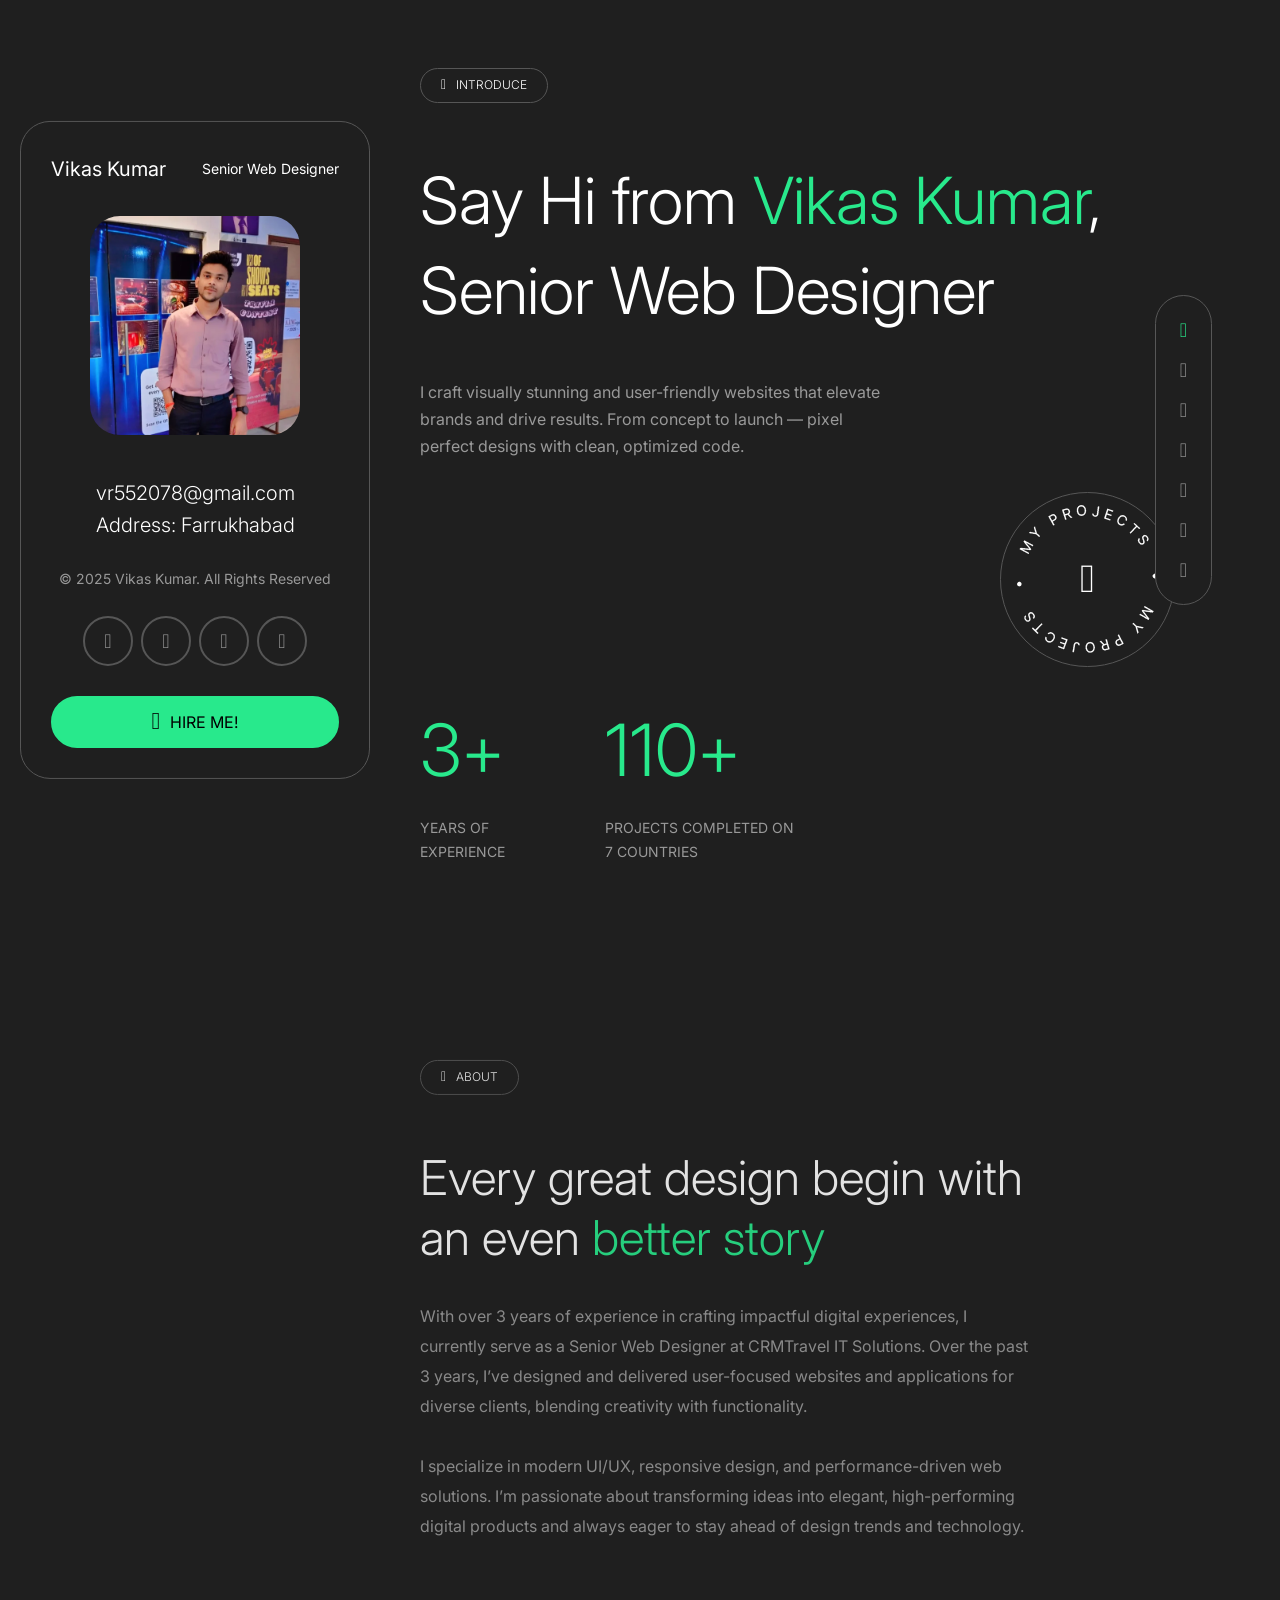
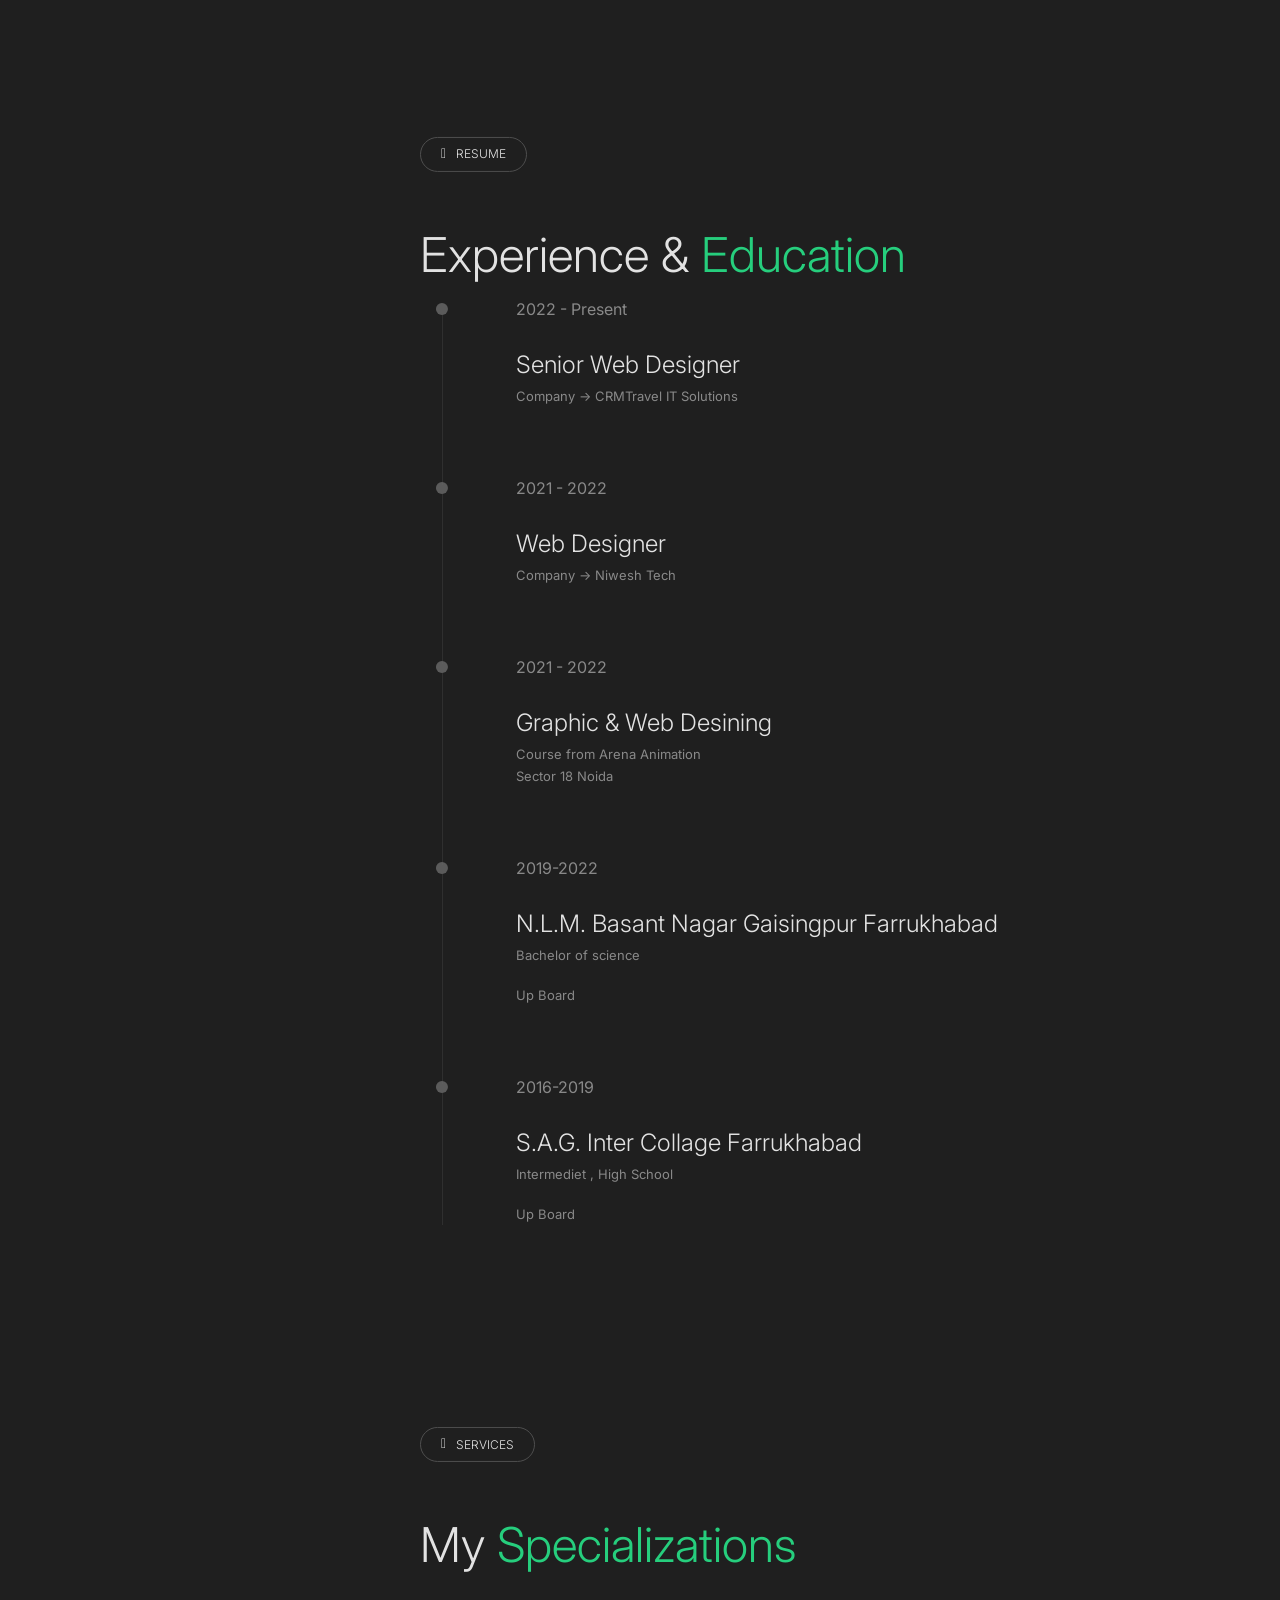
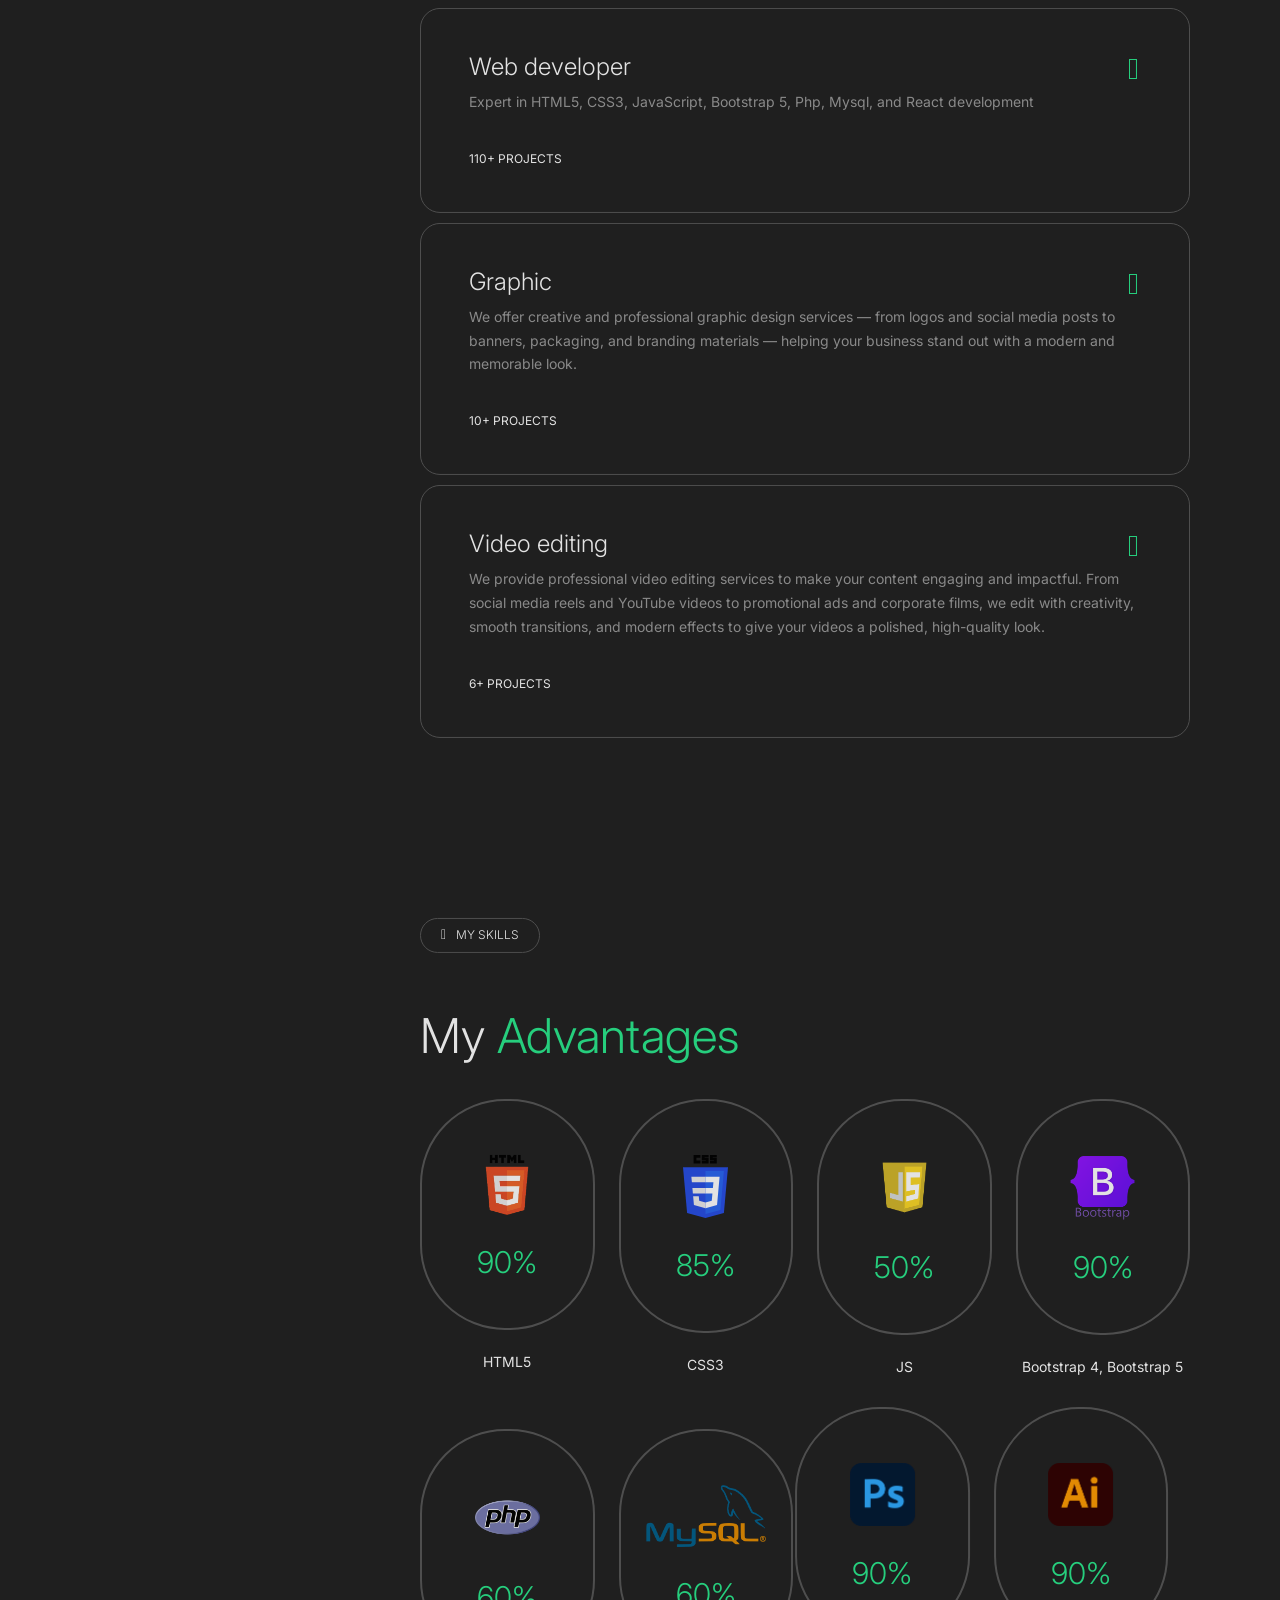
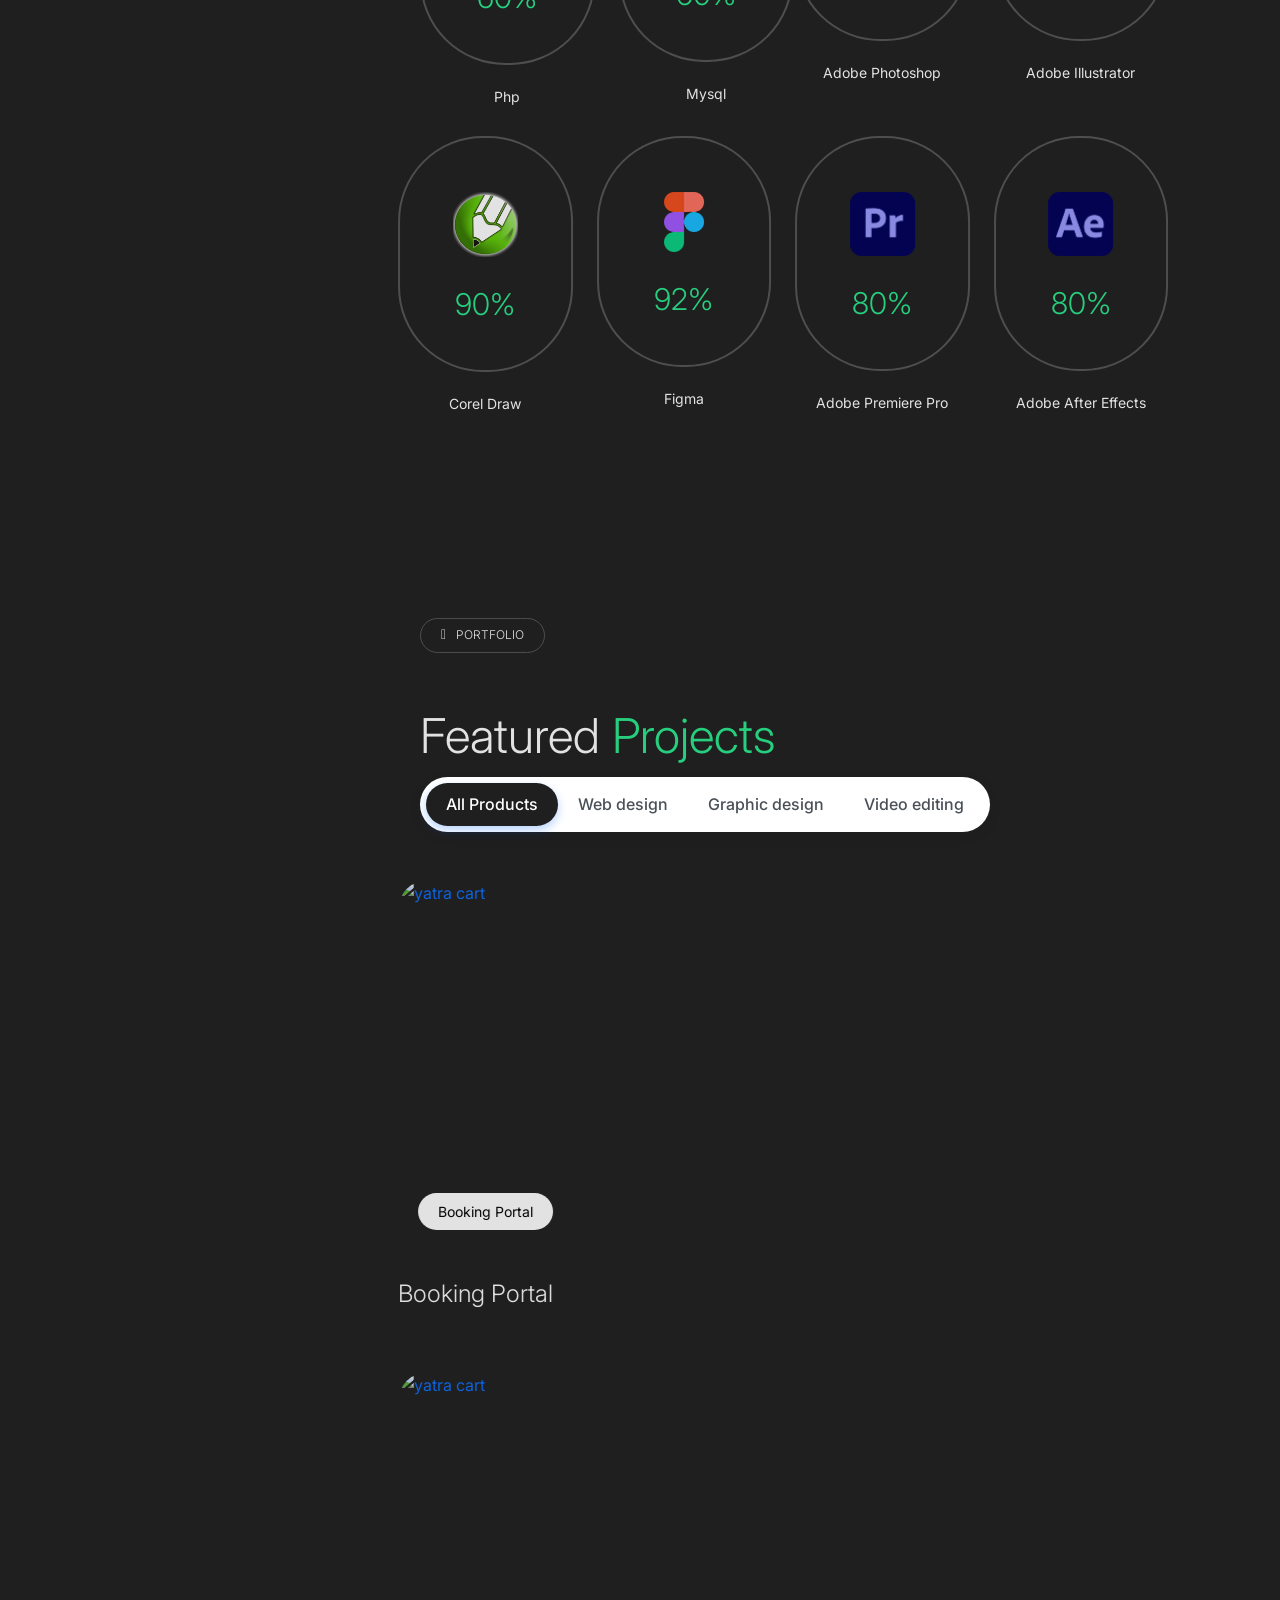
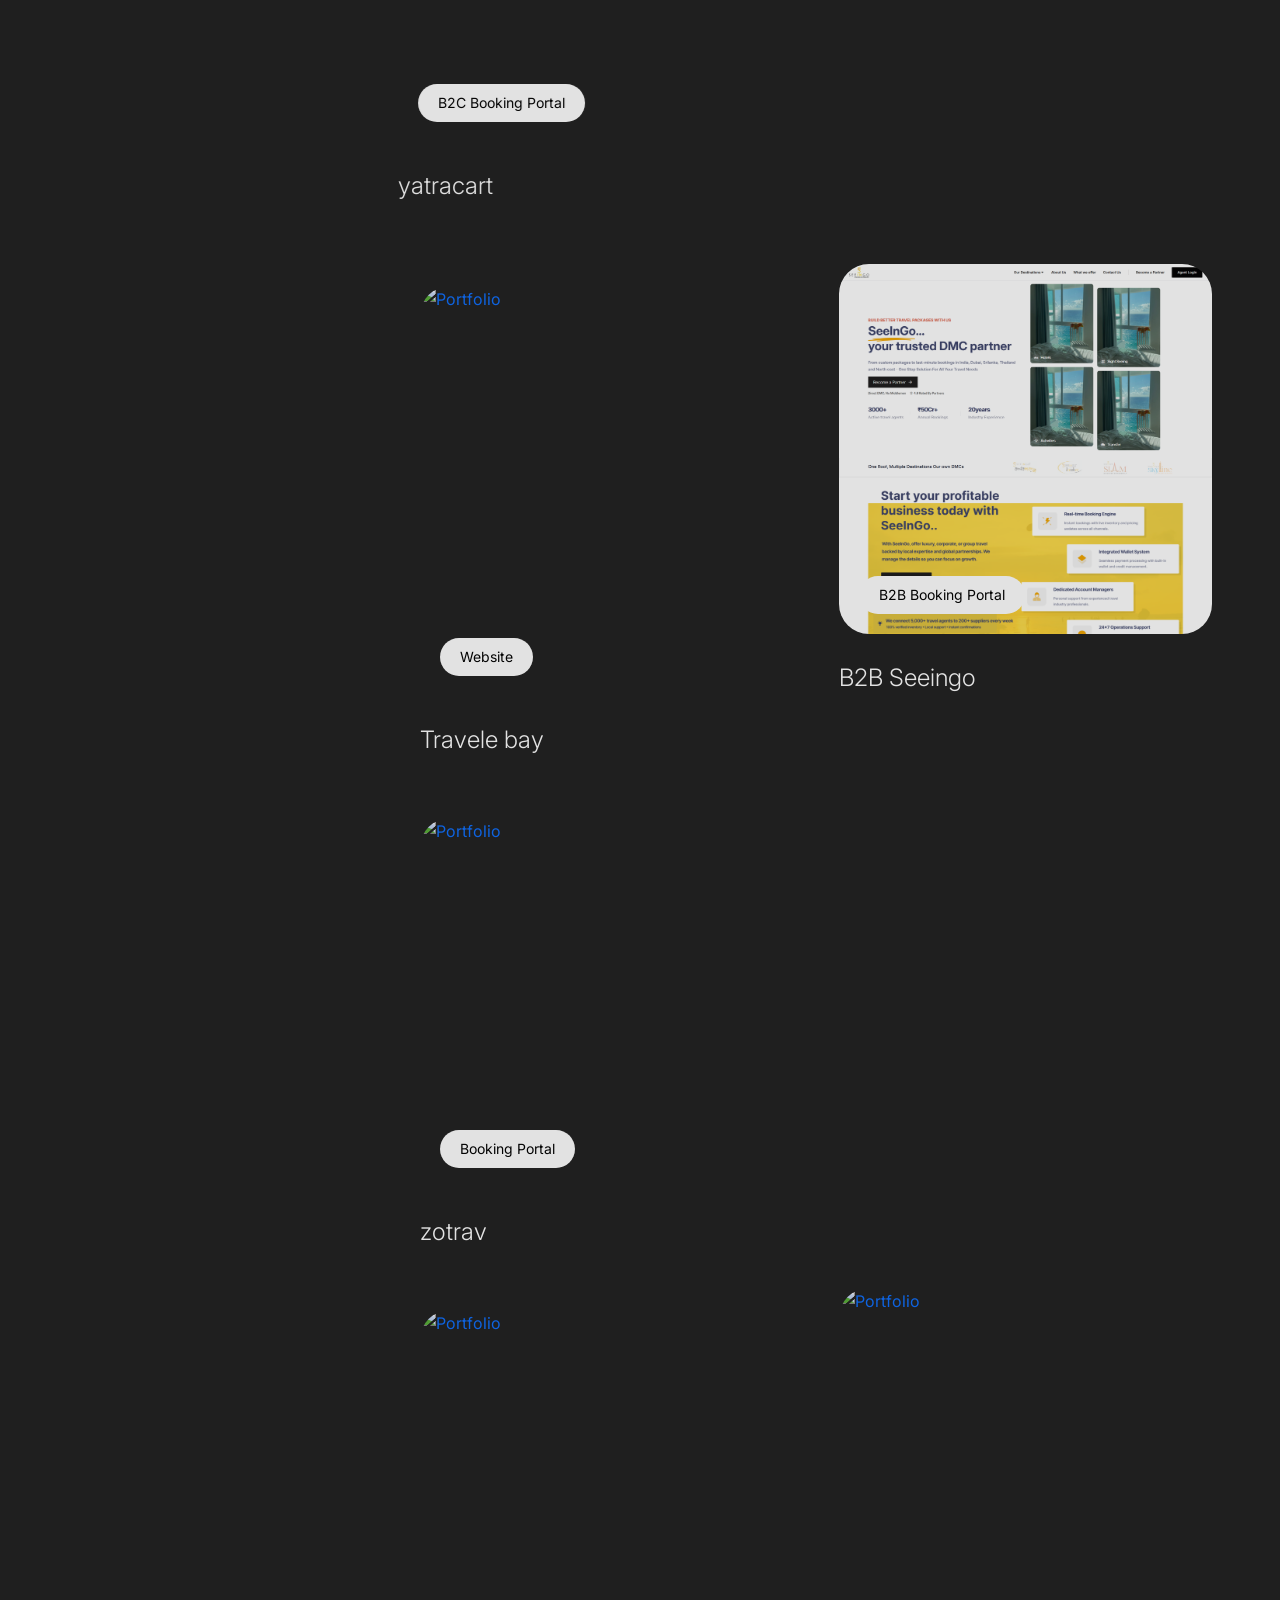
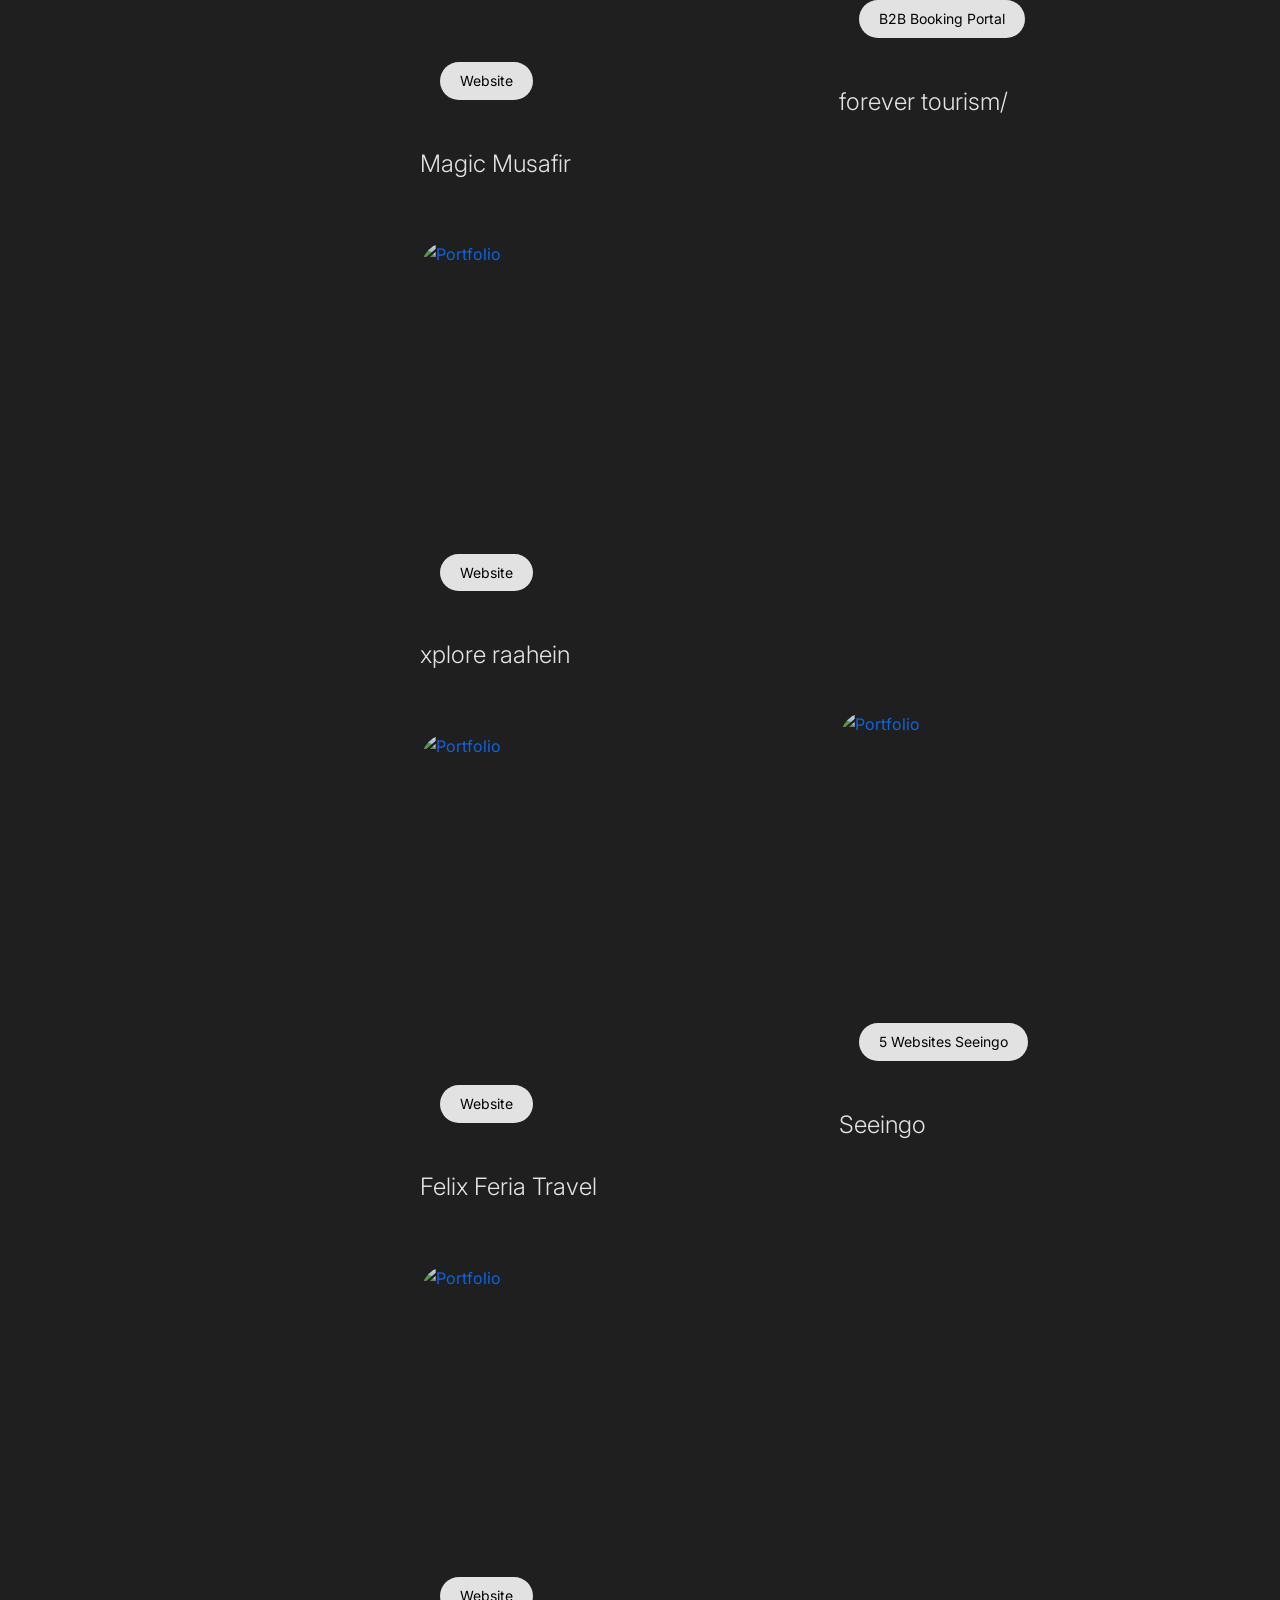
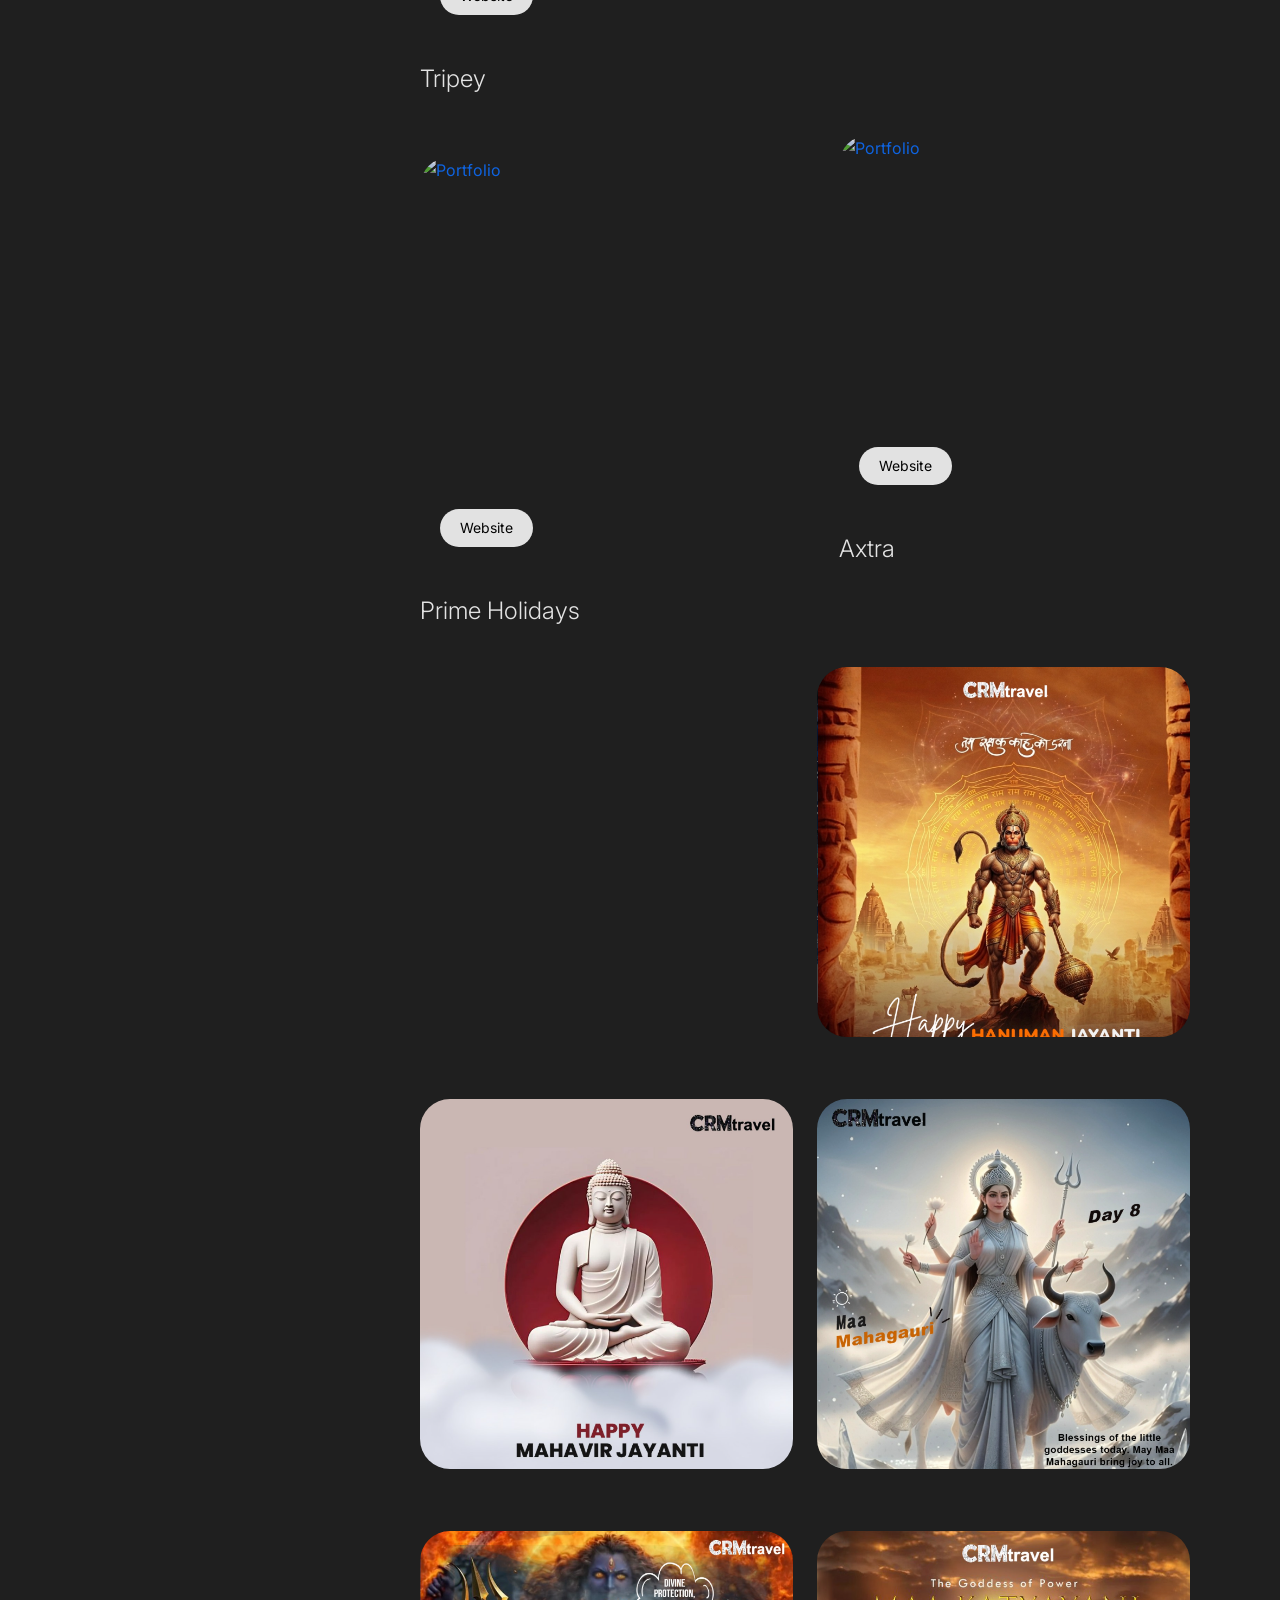
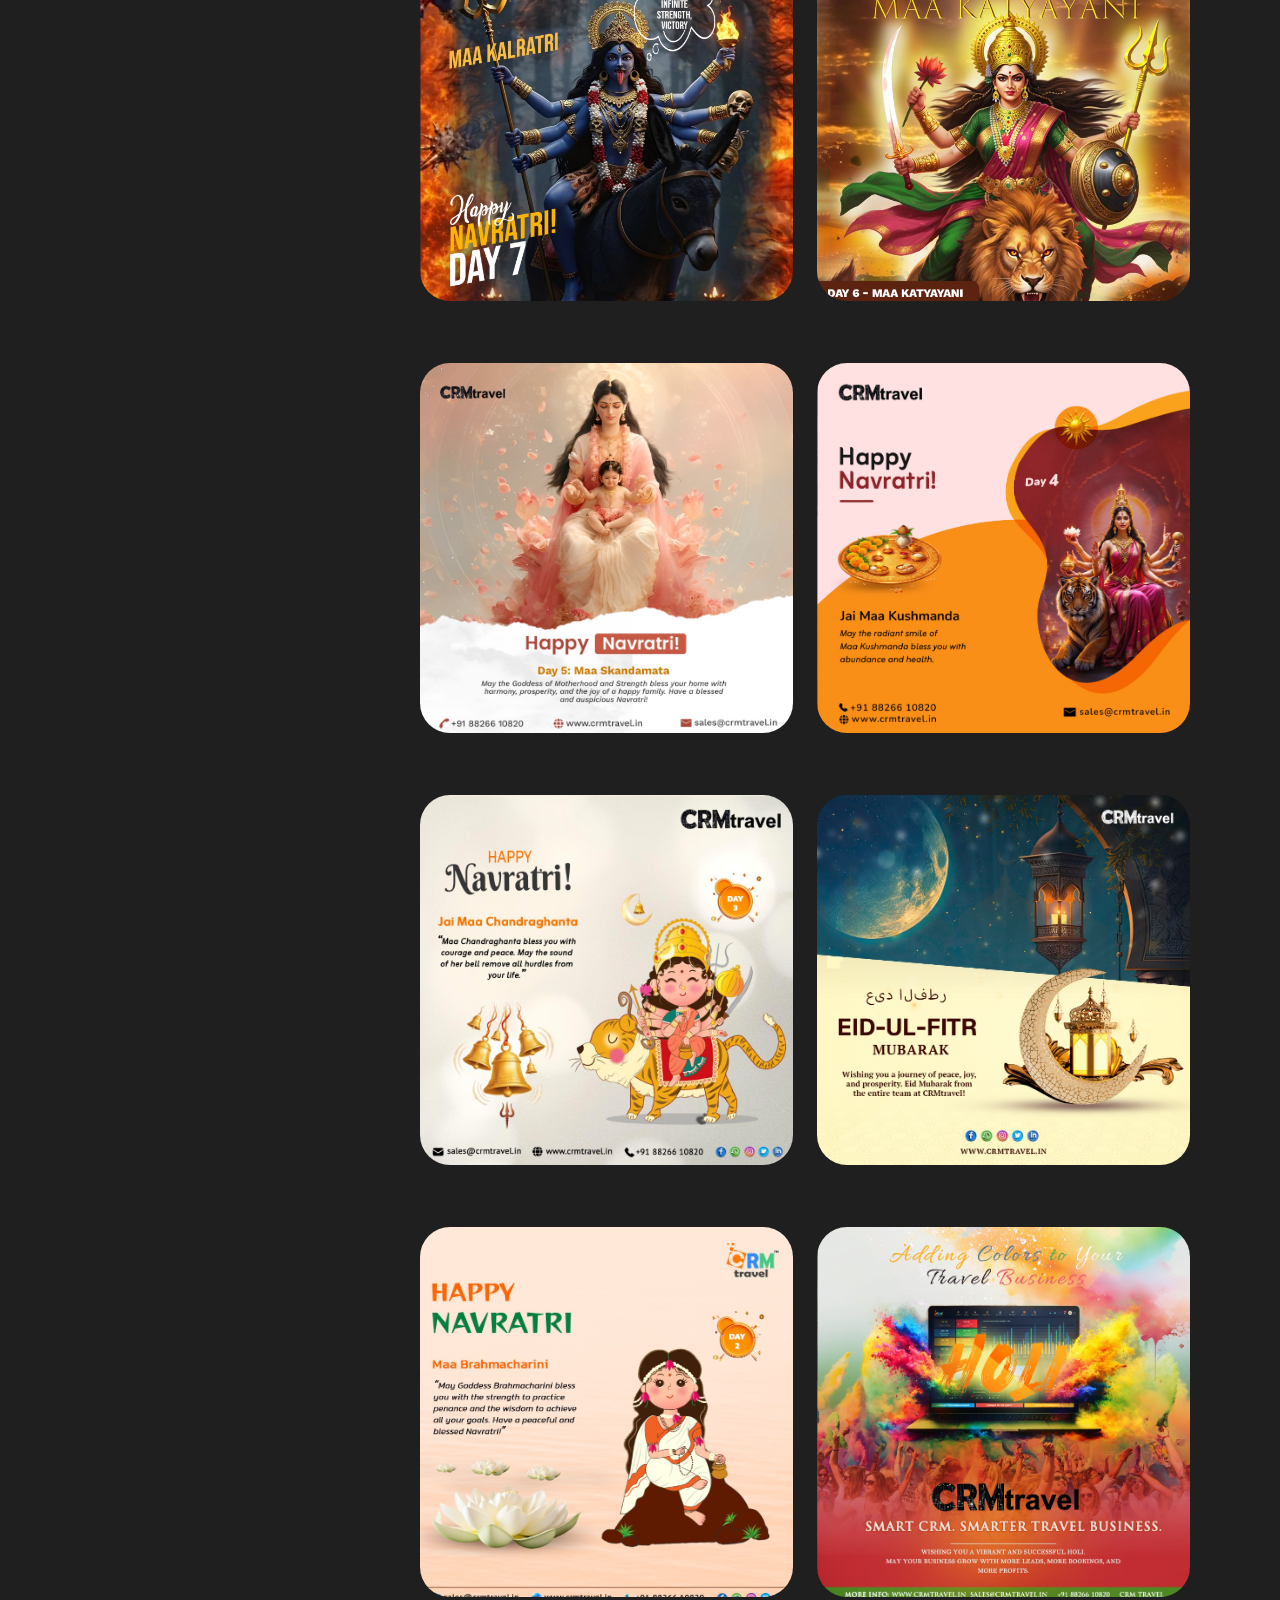
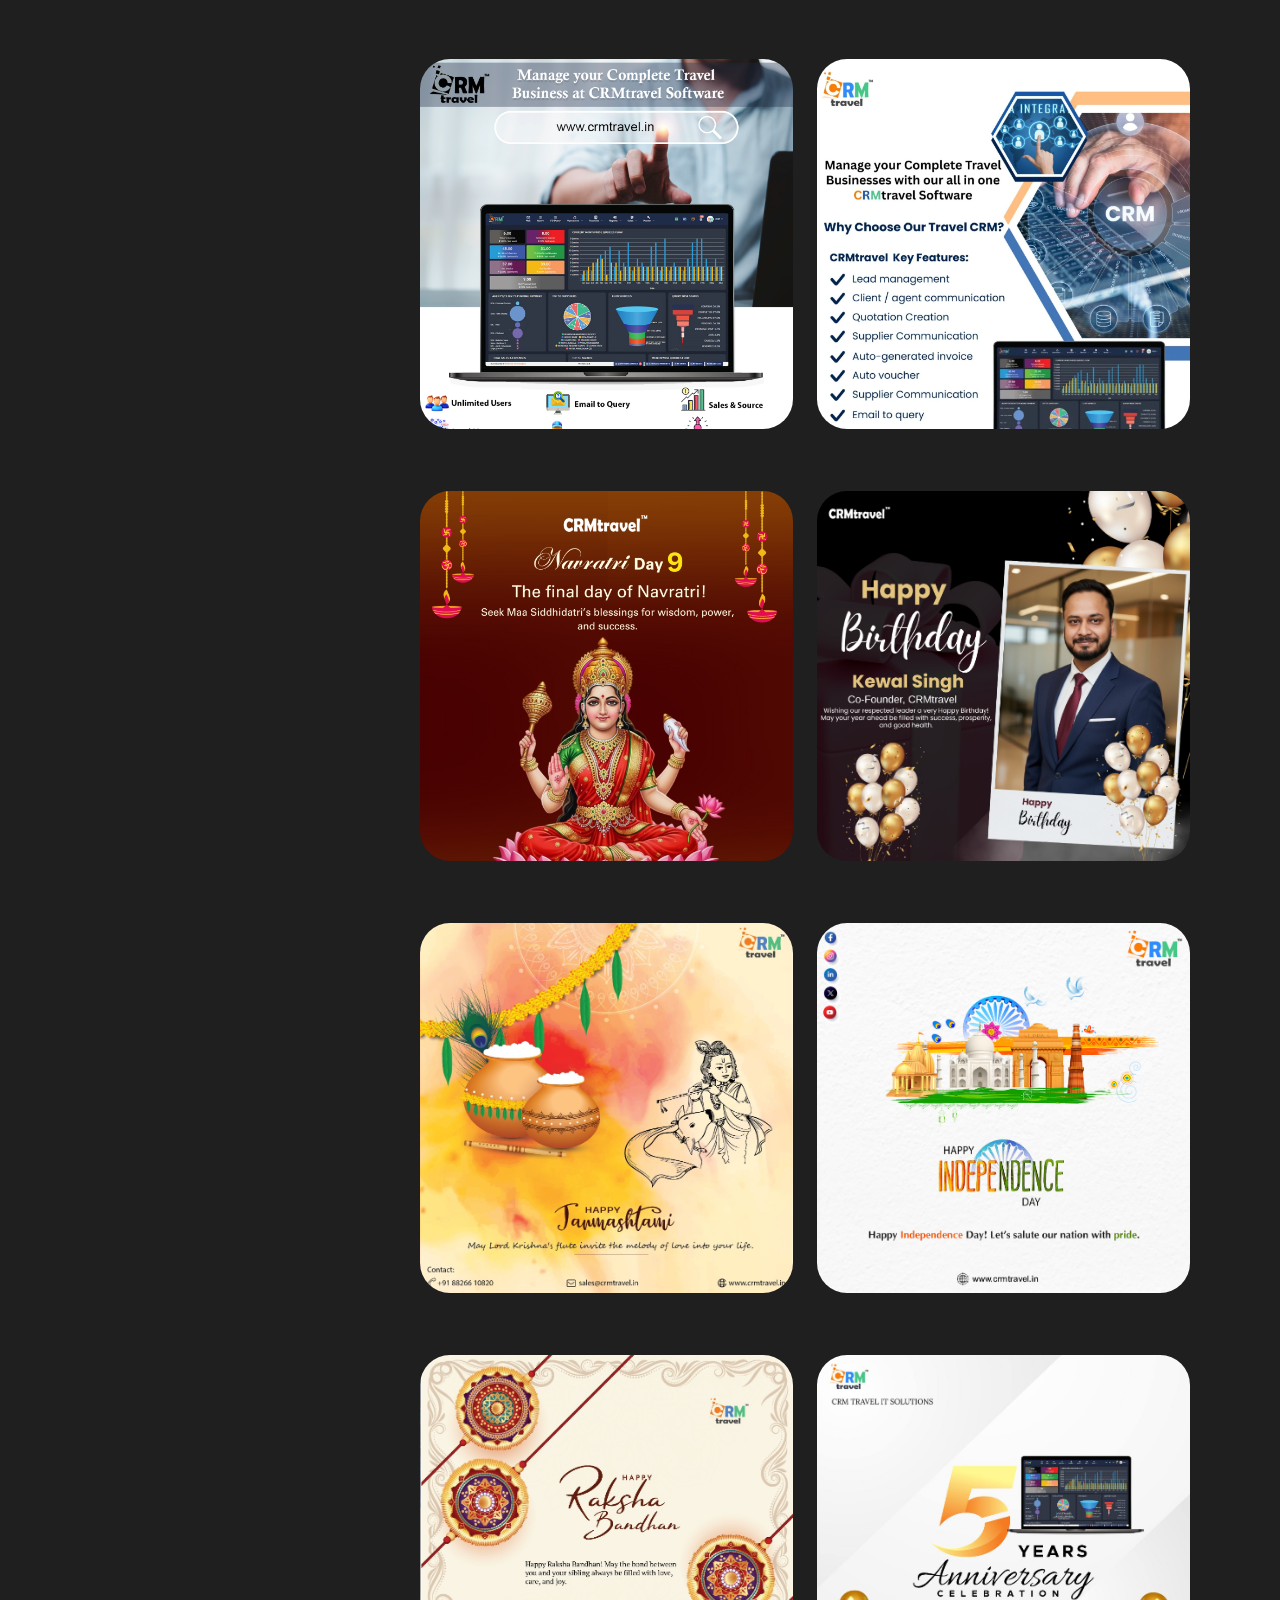
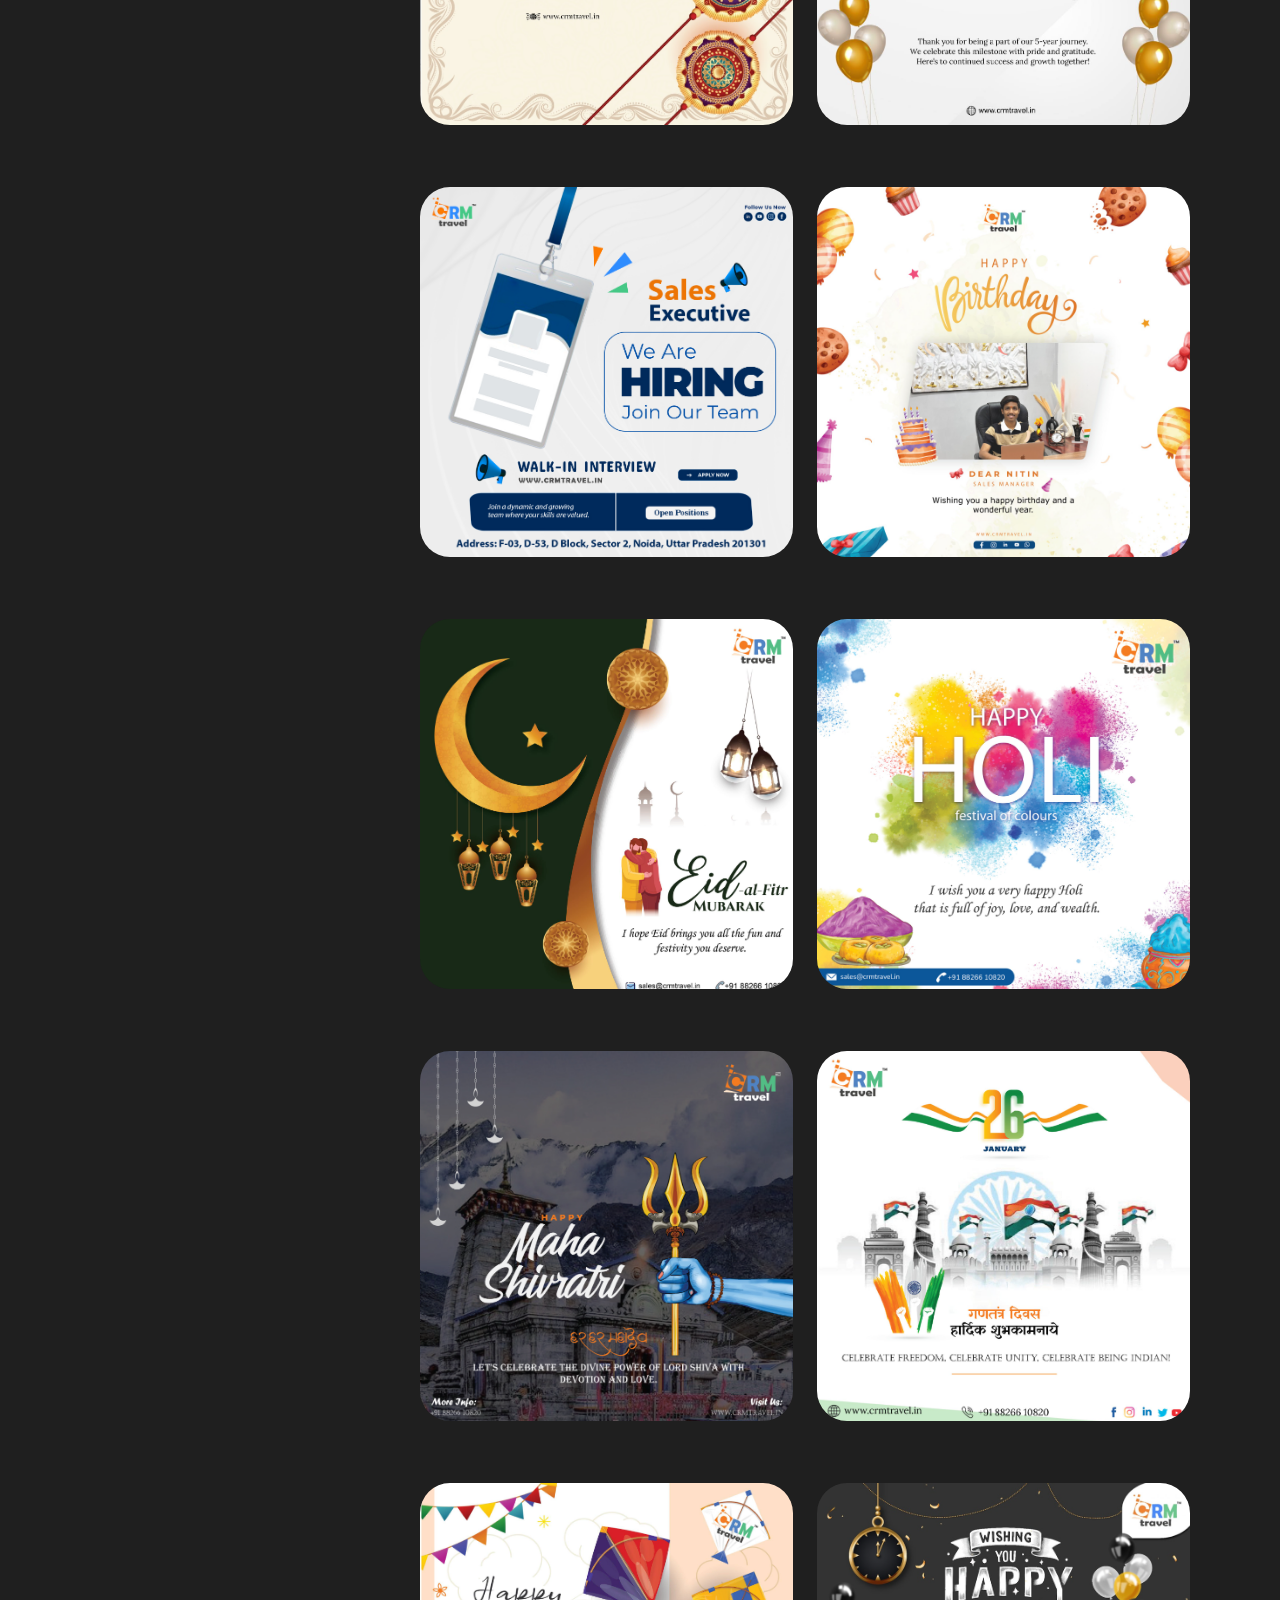
==== commit fa59c740: "update" ====
--- a/index.html
+++ b/index.html
@@ -163,7 +163,7 @@
         </div>
         <img class="me" src="assets/images/vikas-singh.png" alt="Me">
         <h2 class="email">vr552078@gmail.com</h2>
-        <h2 class="address">Address: Noida sector 62</h2>
+        <h2 class="address">Address: Farrukhabad</h2>
         <p class="copyright">&copy; 2025 Vikas Kumar. All Rights Reserved</p>
         <ul class="social-profile d-flex align-items-center flex-wrap justify-content-center">
             <li>
@@ -337,8 +337,8 @@
                             <div class="services-items">
                                 <div class="service-item scroll-animation" data-animation="fade_from_bottom">
                                     <i class="las la-bezier-curve"></i>
-                                    <h2>Website Design</h2>
-                                    <p>Expert in HTML5, CSS3, JavaScript, Bootstrap 5, and React website development</p>
+                                    <h2>Web developer</h2>
+                                    <p>Expert in HTML5, CSS3, JavaScript, Bootstrap 5, Php, Mysql,  and React development</p>
                                     <span class="projects">110+ Projects</span>
                                 </div>
                                 
@@ -431,6 +431,26 @@
                                     </div>
                                 </div>
 
+                                <div class="col-md-3 scroll-animation" data-animation="fade_from_bottom">
+                                    <div class="skill">
+                                        <div class="skill-inner">
+                                            <img width="65" src="assets/images/5968332.png" alt="bootstrap">
+                                            <h1 class="percent">60%</h1>
+                                        </div>
+                                        <p class="name">Php</p>
+                                    </div>
+                                </div>
+                                
+                                <div class="col-md-3 scroll-animation" data-animation="fade_from_bottom">
+                                    <div class="skill">
+                                        <div class="skill-inner">
+                                            <img width="120" src="assets/images/Mysql.png" alt="bootstrap">
+                                            <h1 class="percent">60%</h1>
+                                        </div>
+                                        <p class="name">Mysql</p>
+                                    </div>
+                                </div>
+
                                 <div class="col-md-3 scroll-animation" data-animation="fade_from_left">
                                     <div class="skill">
                                         <div class="skill-inner">
@@ -517,10 +537,30 @@
                                 </h4>
                                 <h1 class="scroll-animation" data-animation="fade_from_bottom">Featured <span>Projects</span></h1>
                             </div>
-        
-                            <div class="row portfolio-items">
-
-                                <div class="col-md-12 scroll-animation" data-animation="fade_from_left">
+
+                            <div class="d-flex justify-content-start mb-5">
+                                <ul class="nav nav-pills custom-tabs" id="categoryTabs" role="tablist">
+                                    <li class="nav-item" role="presentation">
+                                        <button class="nav-link active" id="all-tab" data-category="all" type="button">All Products</button>
+                                    </li>
+                                    <li class="nav-item" role="presentation">
+                                        <button class="nav-link" id="design-tab" data-category="design" type="button">Web design</button>
+                                    </li>
+                                    <li class="nav-item" role="presentation">
+                                        <button class="nav-link" id="graphic-design" data-category="graphic-design" type="button">Graphic design</button>
+                                    </li>
+                                    <li class="nav-item" role="presentation">
+                                        <button class="nav-link" id="video-editing-tab" data-category="video-editing" type="button">Video editing</button>
+                                    </li>
+                                    
+                                </ul>
+                            </div>
+                    
+                           
+        
+                            <div class="row portfolio-items" id="tabContentContainer">
+
+                                <div class="col-md-12 scroll-animation category-item" data-animation="fade_from_left" data-category="design">
                                     <div class="portfolio-item portfolio-half">
                                         <div class="portfolio-item-inner">
                                             <a target="_blank" href="assets/images/booking-portal/booking.crmtravel.in/acs-website.png" data-lightbox="example-1">
@@ -539,7 +579,7 @@
                                     </div>
                                 </div>
 
-                                <div class="col-md-12 scroll-animation" data-animation="fade_from_left">
+                                <div class="col-md-12 scroll-animation category-item" data-animation="fade_from_left" data-category="design">
                                     <div class="portfolio-item portfolio-half">
                                         <div class="portfolio-item-inner">
                                             <a target="_blank" href="assets/images/booking-portal/yatracart/1.png" data-lightbox="example-1">
@@ -558,7 +598,7 @@
                                     </div>
                                 </div>
 
-                                <div class="col-md-6 scroll-animation" data-animation="fade_from_bottom">
+                                <div class="col-md-6 scroll-animation category-item" data-animation="fade_from_bottom" data-category="design">
                                     <div class="portfolio-item portfolio-full">
                                         <div class="portfolio-item-inner">
                                             <a target="_blank" href="assets/images/websites/travelebay/1.png" data-lightbox="example-1">
@@ -575,7 +615,7 @@
                                     </div>
                                 </div>
         
-                                <div class="col-md-6 scroll-animation" data-animation="fade_from_right">
+                                <div class="col-md-6 scroll-animation category-item" data-animation="fade_from_right" data-category="design">
                                     <div class="portfolio-item portfolio-half">
                                         <div class="portfolio-item-inner">
                                             <a target="_blank" href="assets/images/booking-portal/b2b-seeingo/1.png" data-lightbox="example-1">
@@ -592,7 +632,7 @@
                                     </div>
                                 </div>
         
-                                <div class="col-md-12 scroll-animation" data-animation="fade_from_bottom">
+                                <div class="col-md-12 scroll-animation category-item" data-animation="fade_from_bottom" data-category="design">
                                     <div class="portfolio-item portfolio-half">
                                         <div class="portfolio-item-inner">
                                             <a target="_blank" href="assets/images/booking-portal/zotrav/png.png" data-lightbox="example-1">
@@ -609,7 +649,7 @@
                                     </div>
                                 </div>
 
-                                <div class="col-md-6 scroll-animation" data-animation="fade_from_bottom">
+                                <div class="col-md-6 scroll-animation category-item" data-animation="fade_from_bottom" data-category="design">
                                     <div class="portfolio-item portfolio-full">
                                         <div class="portfolio-item-inner">
                                             <a target="_blank" href="assets/images/websites/magicmusafir/png.png" data-lightbox="example-1">
@@ -626,7 +666,7 @@
                                     </div>
                                 </div>
         
-                                <div class="col-md-6 scroll-animation" data-animation="fade_from_right">
+                                <div class="col-md-6 scroll-animation category-item" data-animation="fade_from_right" data-category="design">
                                     <div class="portfolio-item portfolio-half">
                                         <div class="portfolio-item-inner">
                                             <a target="_blank" href="assets/images/websites/forevertourism/3.png" data-lightbox="example-1">
@@ -643,7 +683,7 @@
                                     </div>
                                 </div>
         
-                                <div class="col-md-12 scroll-animation" data-animation="fade_from_bottom">
+                                <div class="col-md-12 scroll-animation category-item" data-animation="fade_from_bottom" data-category="design">
                                     <div class="portfolio-item portfolio-half">
                                         <div class="portfolio-item-inner">
                                             <a target="_blank" href="assets/images/websites/xploreraahein/png-1.png" data-lightbox="example-1">
@@ -660,7 +700,7 @@
                                     </div>
                                 </div>
 
-                                <div class="col-md-6 scroll-animation" data-animation="fade_from_bottom">
+                                <div class="col-md-6 scroll-animation category-item" data-animation="fade_from_bottom" data-category="design">
                                     <div class="portfolio-item portfolio-full">
                                         <div class="portfolio-item-inner">
                                             <a target="_blank" href="assets/images/websites/felixferiatravel/png.png" data-lightbox="example-1">
@@ -678,7 +718,7 @@
                                     </div>
                                 </div>
         
-                                <div class="col-md-6 scroll-animation" data-animation="fade_from_right">
+                                <div class="col-md-6 scroll-animation category-item" data-animation="fade_from_right" data-category="design">
                                     <div class="portfolio-item portfolio-half">
                                         <div class="portfolio-item-inner">
                                             <a target="_blank" href="assets/images/websites/seeingo/png.png" data-lightbox="example-1">
@@ -695,7 +735,7 @@
                                     </div>
                                 </div>
 
-                                <div class="col-md-12 scroll-animation" data-animation="fade_from_bottom">
+                                <div class="col-md-12 scroll-animation category-item" data-animation="fade_from_bottom" data-category="design">
                                     <div class="portfolio-item portfolio-half">
                                         <div class="portfolio-item-inner">
                                             <a target="_blank" href="assets/images/websites/tripey/png.png" data-lightbox="example-1">
@@ -712,7 +752,7 @@
                                     </div>
                                 </div>
 
-                                <div class="col-md-6 scroll-animation" data-animation="fade_from_bottom">
+                                <div class="col-md-6 scroll-animation category-item" data-animation="fade_from_bottom" data-category="design">
                                     <div class="portfolio-item portfolio-full">
                                         <div class="portfolio-item-inner">
                                             <a target="_blank" href="assets/images/websites/primeholidays/png.png" data-lightbox="example-1">
@@ -730,7 +770,7 @@
                                     </div>
                                 </div>
         
-                                <div class="col-md-6 scroll-animation" data-animation="fade_from_right">
+                                <div class="col-md-6 scroll-animation category-item" data-animation="fade_from_right" data-category="design">
                                     <div class="portfolio-item portfolio-half">
                                         <div class="portfolio-item-inner">
                                             <a target="_blank" href="assets/images/websites/axtra/png.png" data-lightbox="example-1">
@@ -746,6 +786,16 @@
                                         <h2><a target="_blank" href="https://dev.crmtravel.in/axtra/">Axtra</a></h2>
                                     </div>
                                 </div>
+
+                                <div class="col-md-6 scroll-animation category-item" data-animation="fade_from_right" data-category="video-editing">
+                                    <div class="portfolio-item portfolio-half">
+                                        <div class="portfolio-item-inner">
+                                            <iframe width="560" height="315" src="https://www.youtube.com/embed/uyRxeONhfn4?si=UCMdyzwmQO6wGb2f" title="YouTube video player" frameborder="0" allow="accelerometer; autoplay; clipboard-write; encrypted-media; gyroscope; picture-in-picture; web-share" referrerpolicy="strict-origin-when-cross-origin" allowfullscreen></iframe>
+                                        </div>
+                                    </div>
+                                </div>
+
+                                
 
                             </div>
         
@@ -858,5 +908,28 @@
             minimumResultsForSearch: Infinity
         });
     </script>
+    <script>
+        const container = document.querySelector('.portfolio-items'); // Class selector fix (. added)
+        let content = '';
+
+        for (let i = 1; i <= 67; i++) {
+        content += `
+            <div class="col-md-6 scroll-animation category-item" data-animation="fade_from_right" data-category="graphic-design">
+                <div class="portfolio-item portfolio-half">
+                    <div class="portfolio-item-inner">
+                        <a target="_blank" href="assets/images/graphic/${i}.png" data-lightbox="example-1">
+                            <img src="assets/images/graphic/${i}.png" alt="Portfolio">
+                        </a>
+                    </div>
+                </div>
+            </div>
+            `;
+        }
+
+        // Pehle se maujood code ko hataye bina last me add karega
+        if (container) {
+        container.insertAdjacentHTML('beforeend', content);
+        }
+    </script>
 </body>
 </html>
--- a/assets/css/style.css
+++ b/assets/css/style.css
@@ -2008,4 +2008,41 @@
 
 .global-color .setting-toggle i {
     animation: rotating 3s infinite linear !important;
+}
+
+/* Custom styling for category tabs */
+.custom-tabs {
+    background: #ffffff;
+    padding: 6px;
+    border-radius: 50rem;
+    box-shadow: 0 4px 15px rgba(0, 0, 0, 0.05);
+}
+
+.custom-tabs .nav-link {
+    color: #495057;
+    font-weight: 500;
+    border-radius: 50rem;
+    padding: 8px 20px;
+    transition: all 0.3s ease;
+}
+
+.custom-tabs .nav-link.active {
+    background-color: #1f1f1f;
+    color: #ffffff;
+    box-shadow: 0 4px 10px rgba(13, 110, 253, 0.3);
+}
+
+.custom-tabs .nav-link:hover:not(.active) {
+    color: #1f1f1f;
+    background-color: #f8f9fa;
+}
+
+/* Card hover animation */
+.card {
+    transition: transform 0.3s ease, box-shadow 0.3s ease;
+}
+
+.card:hover {
+    transform: translateY(-5px);
+    box-shadow: 0 10px 20px rgba(0, 0, 0, 0.08) !important;
 }
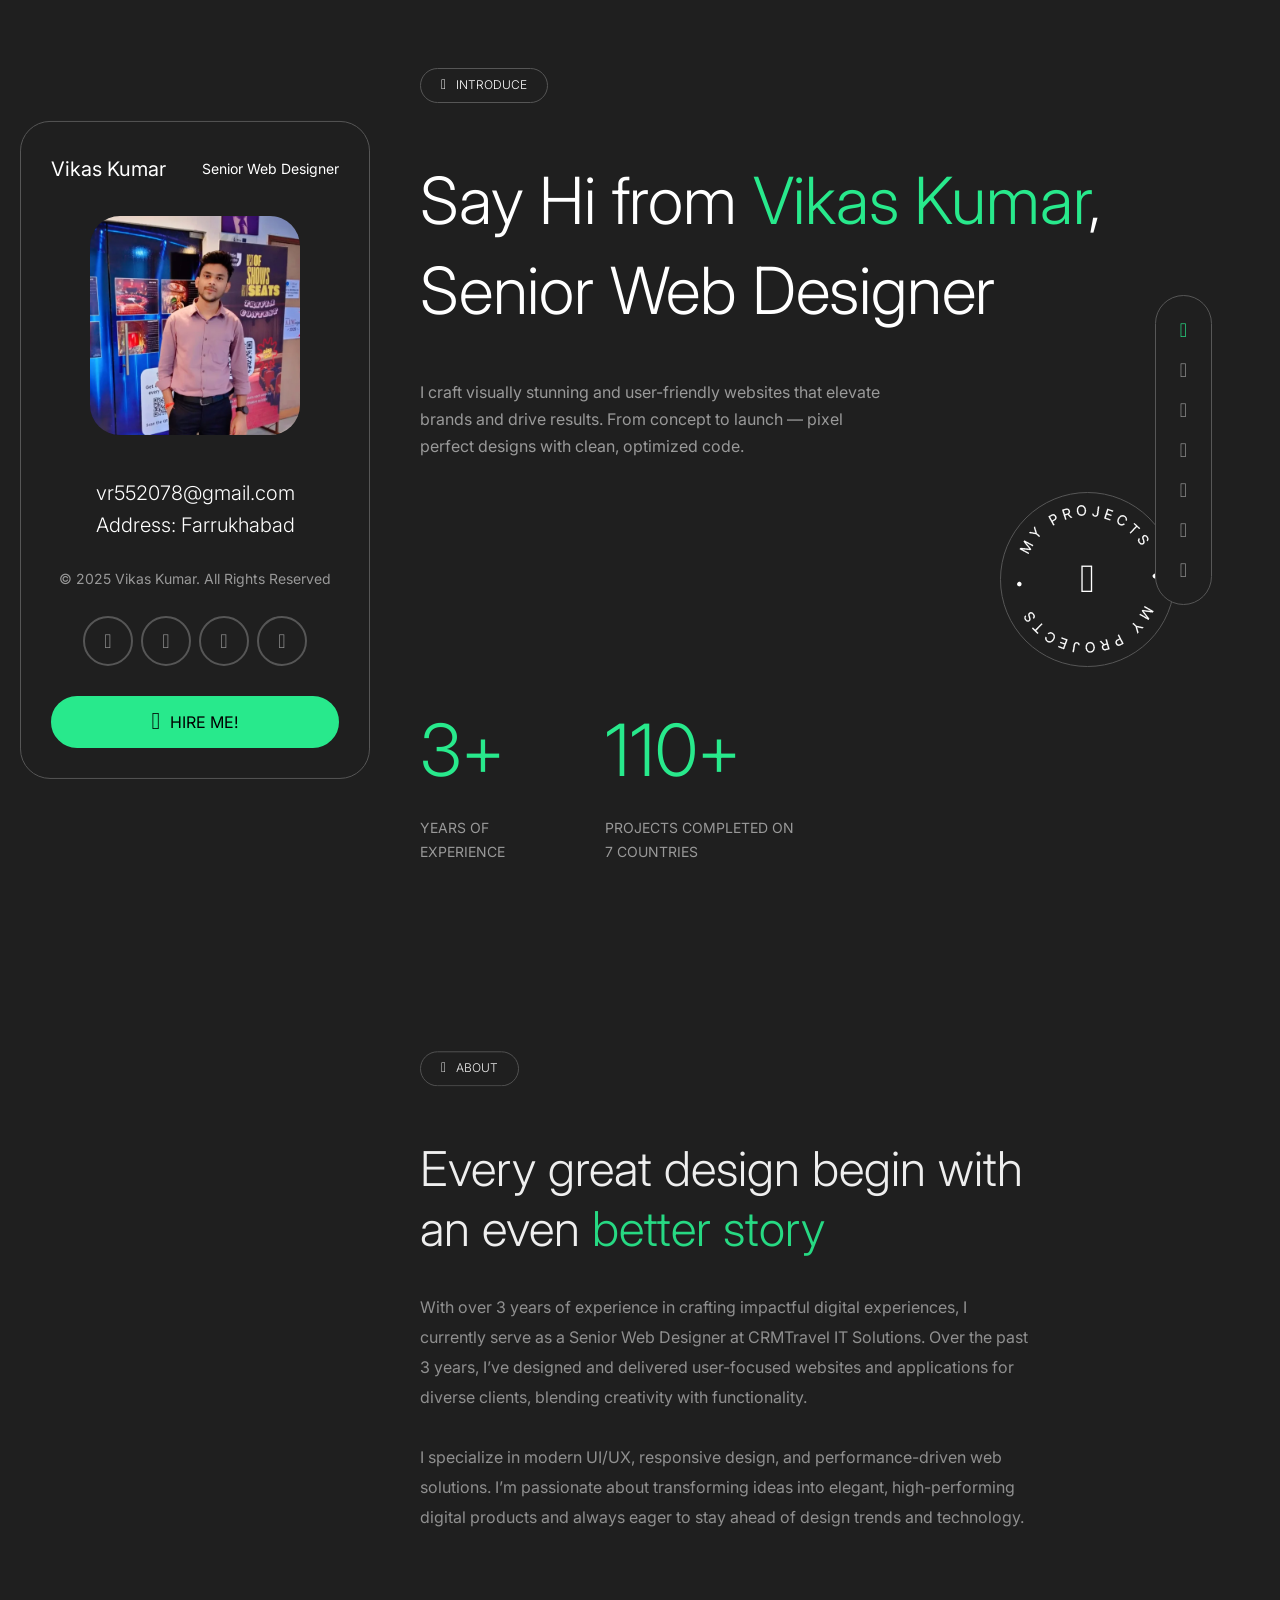
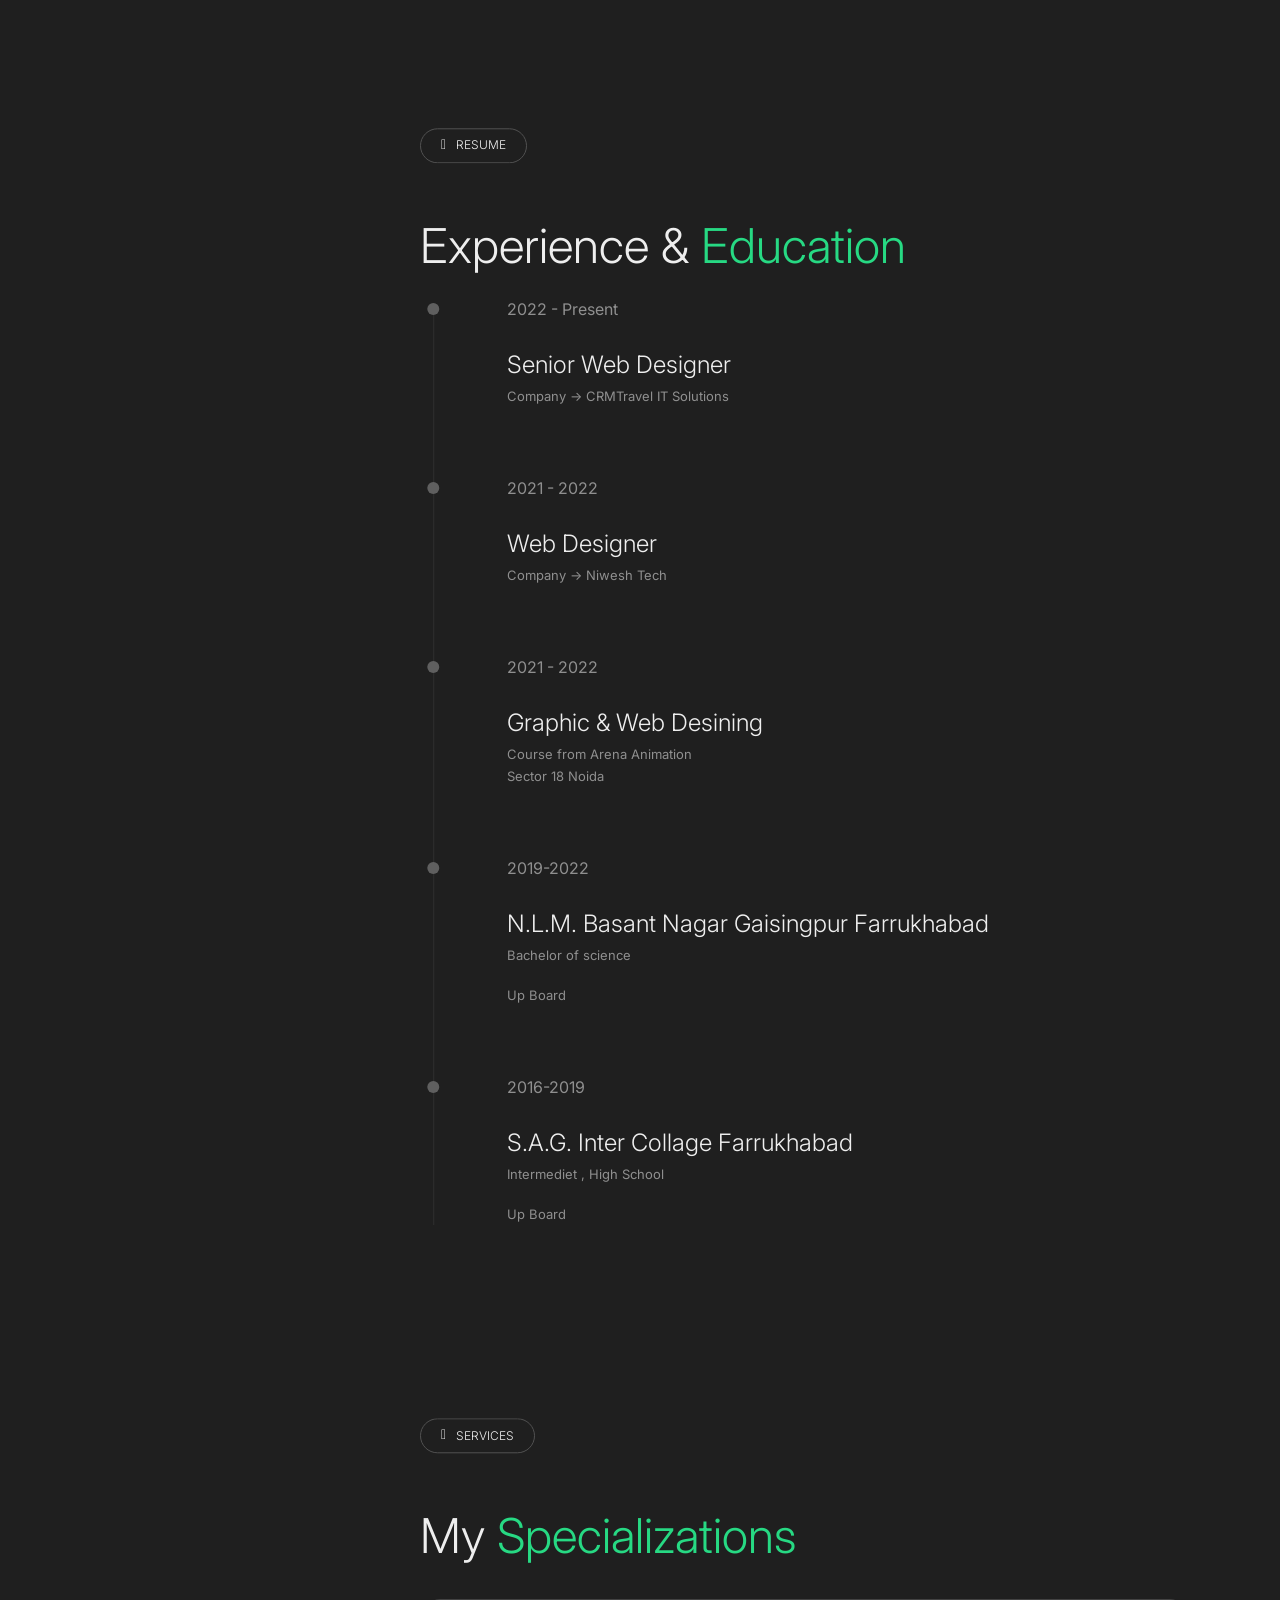
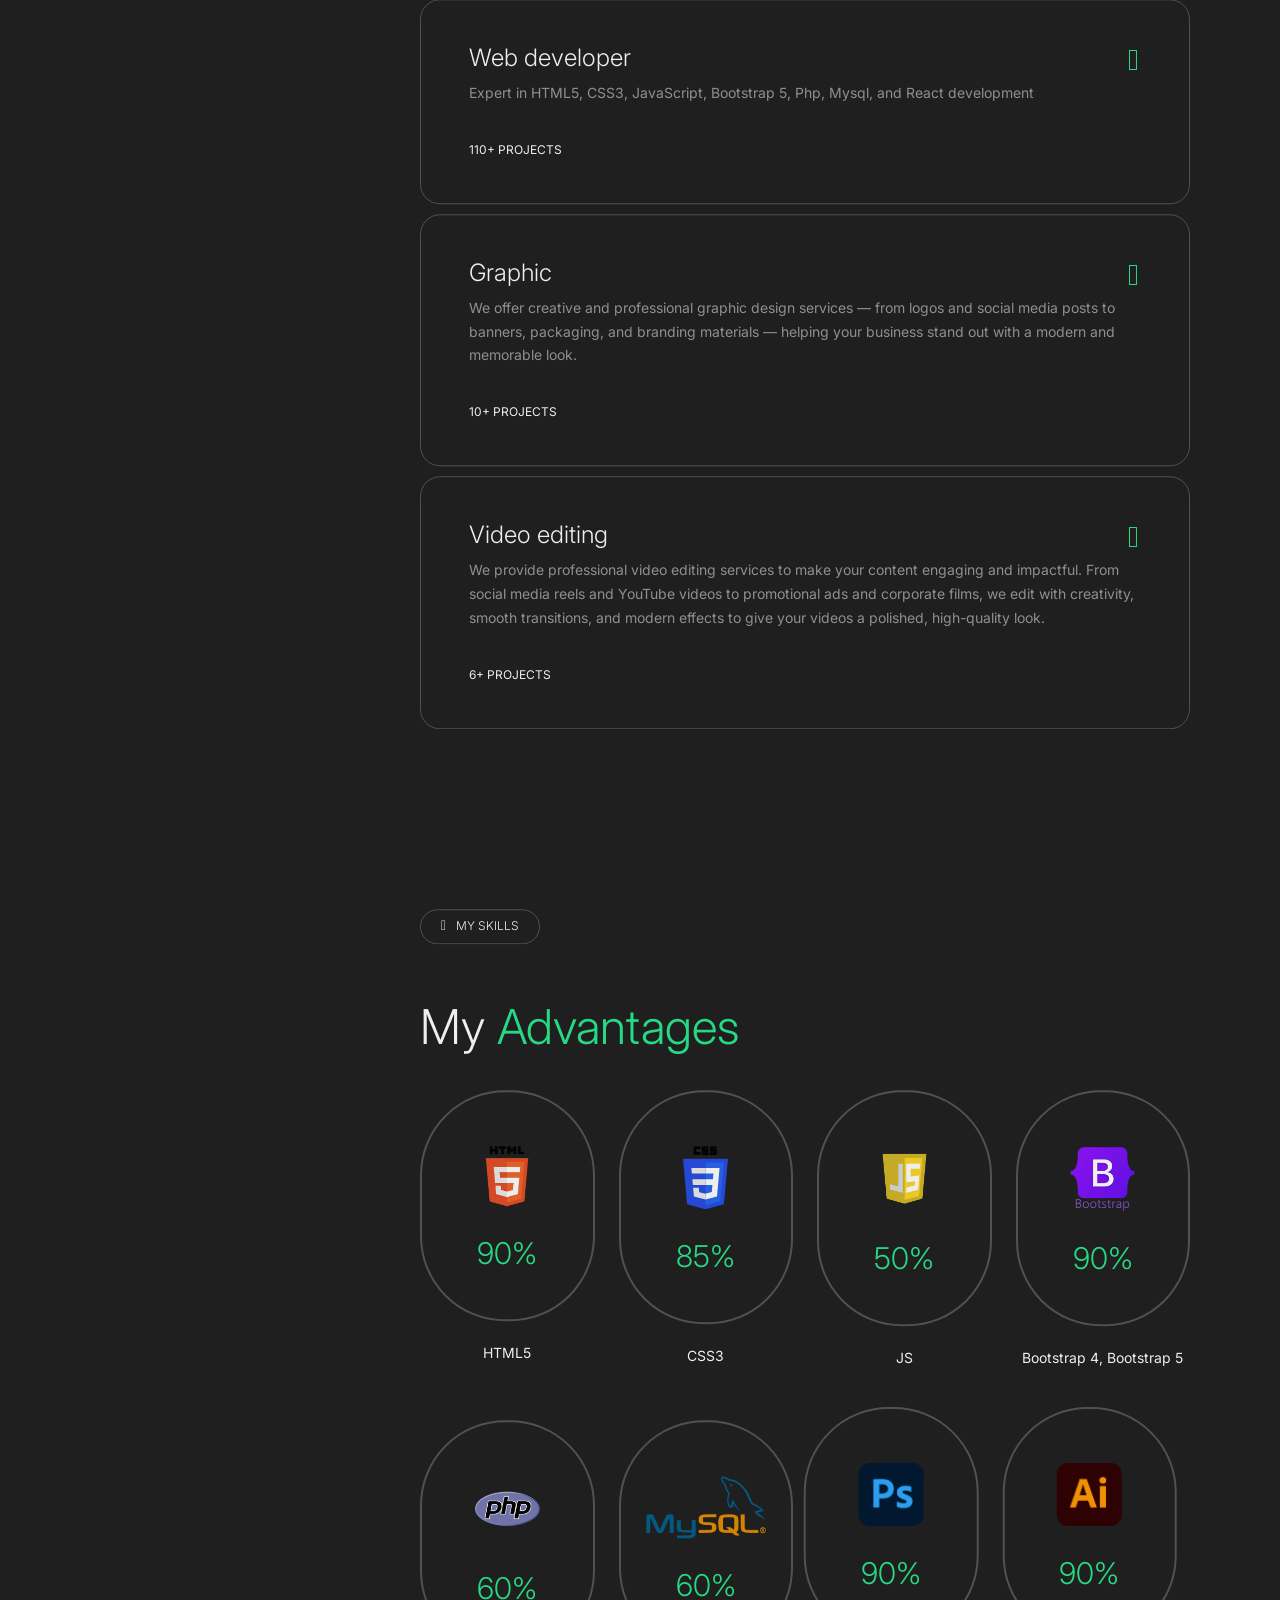
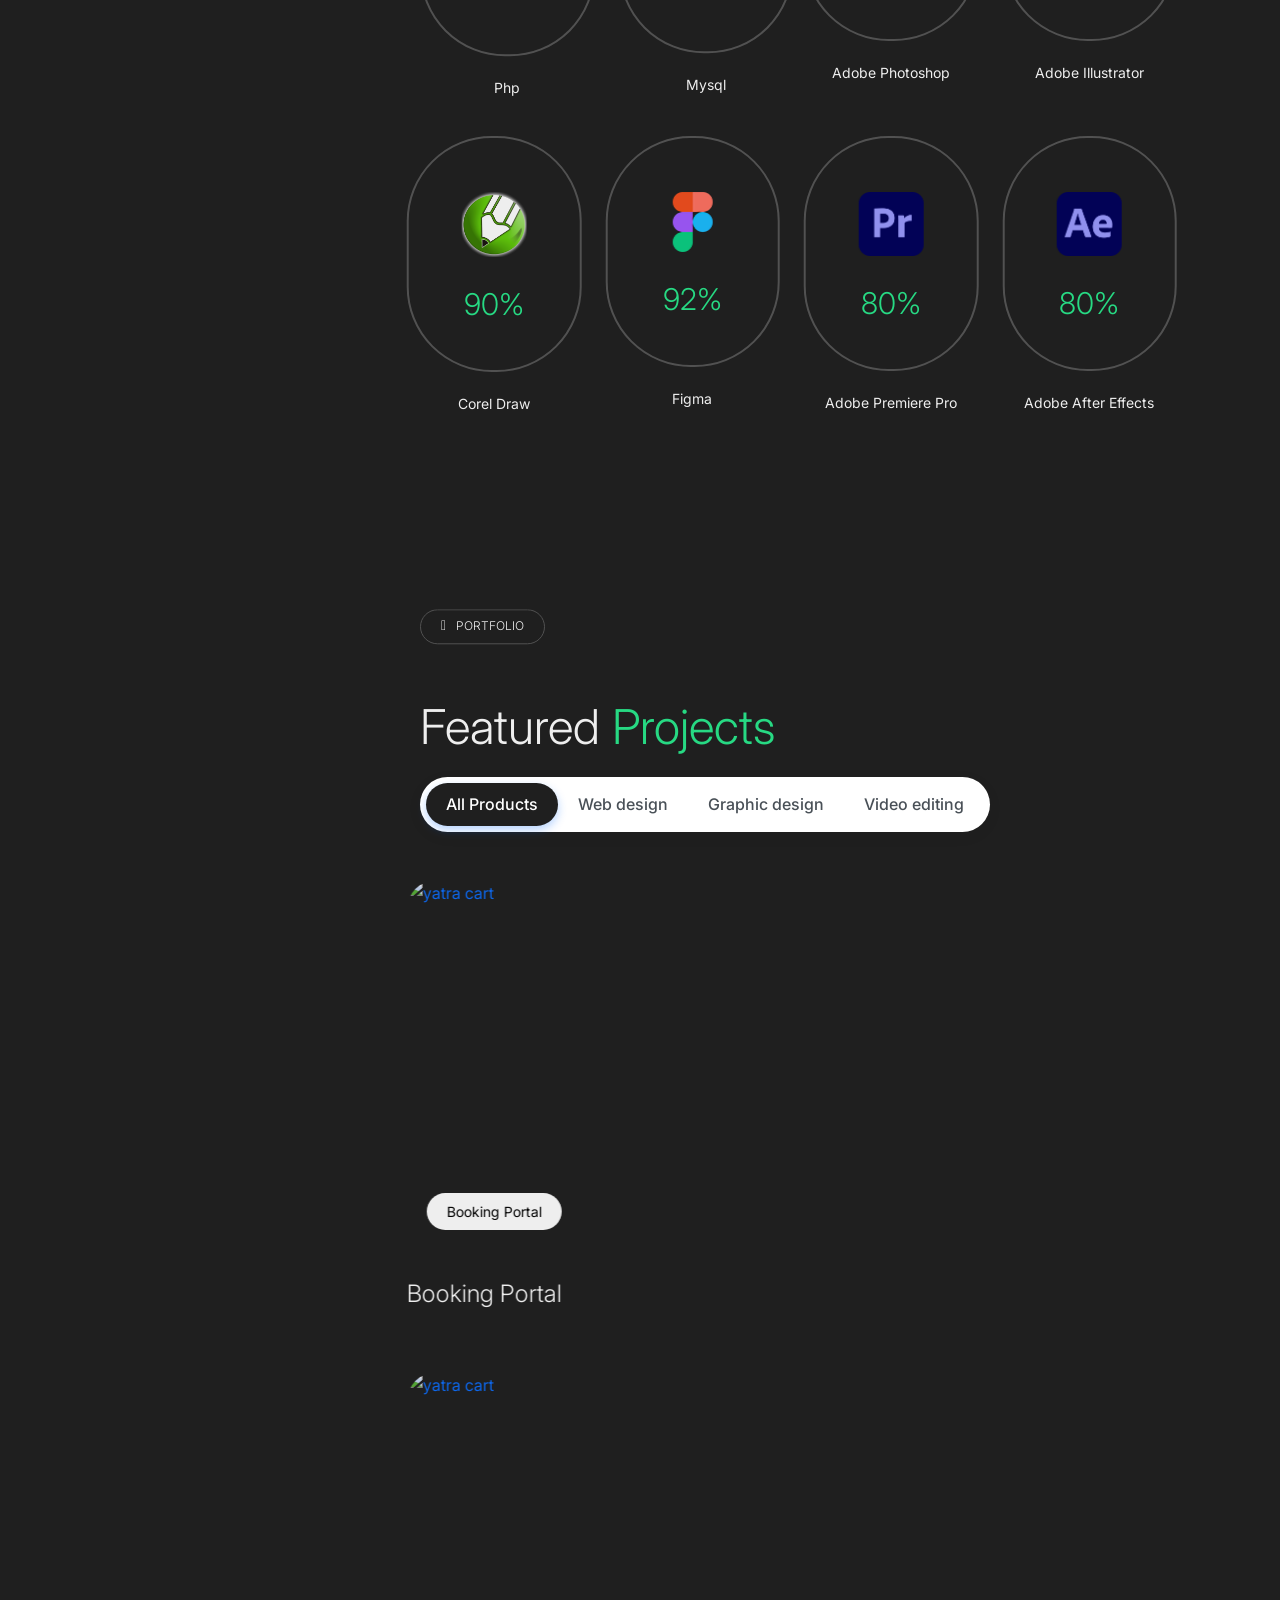
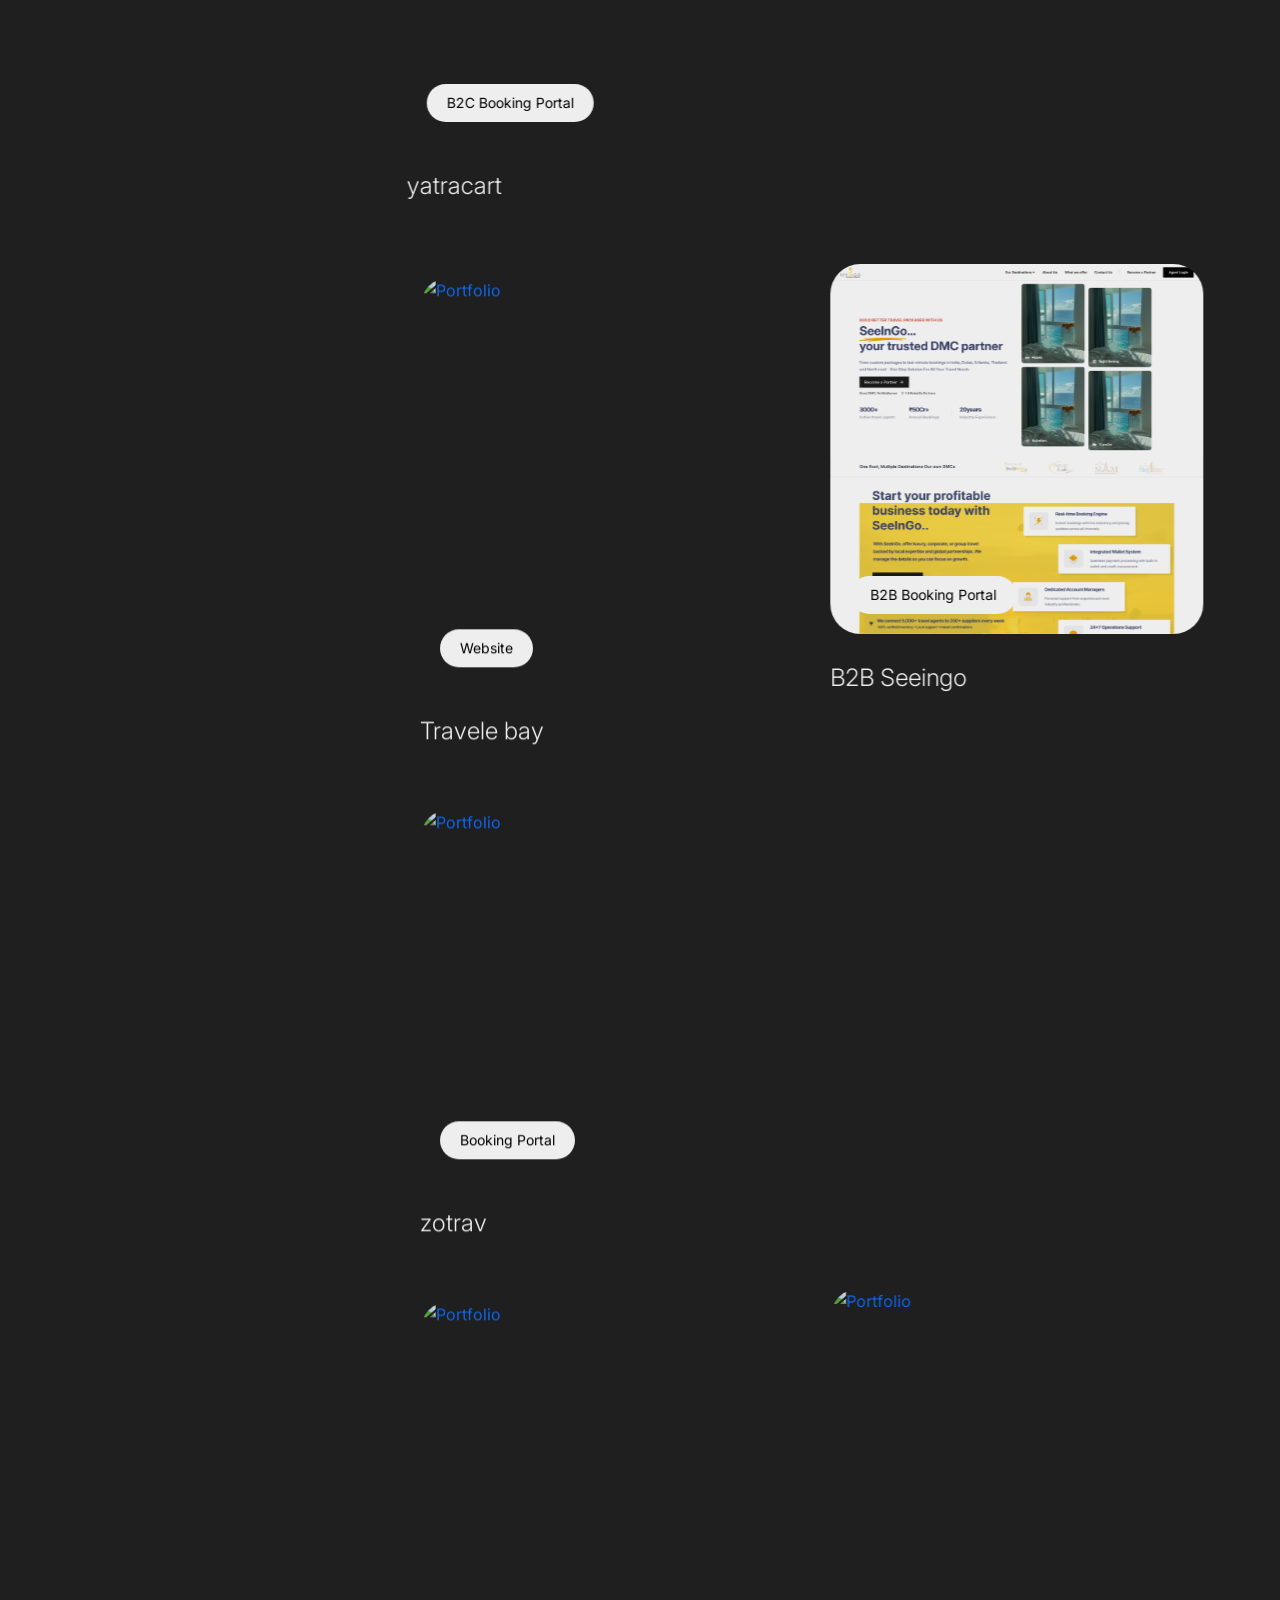
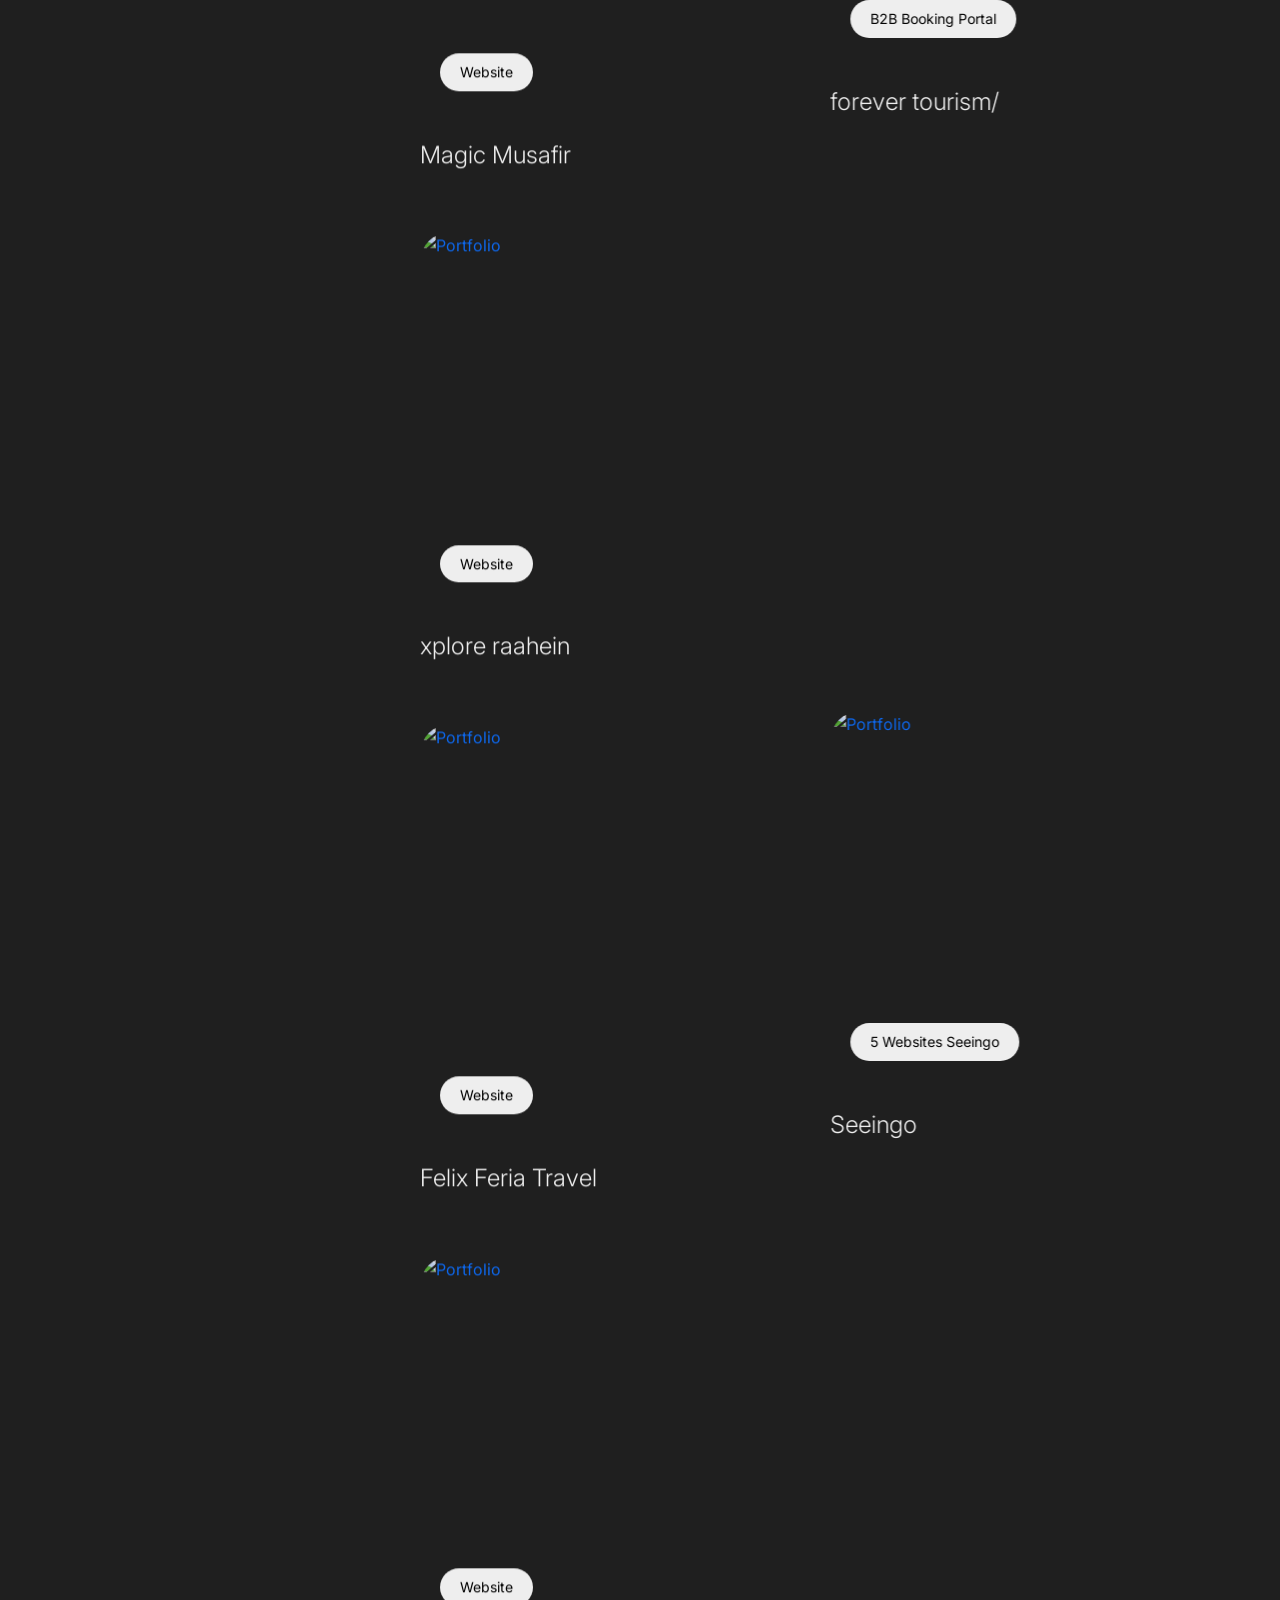
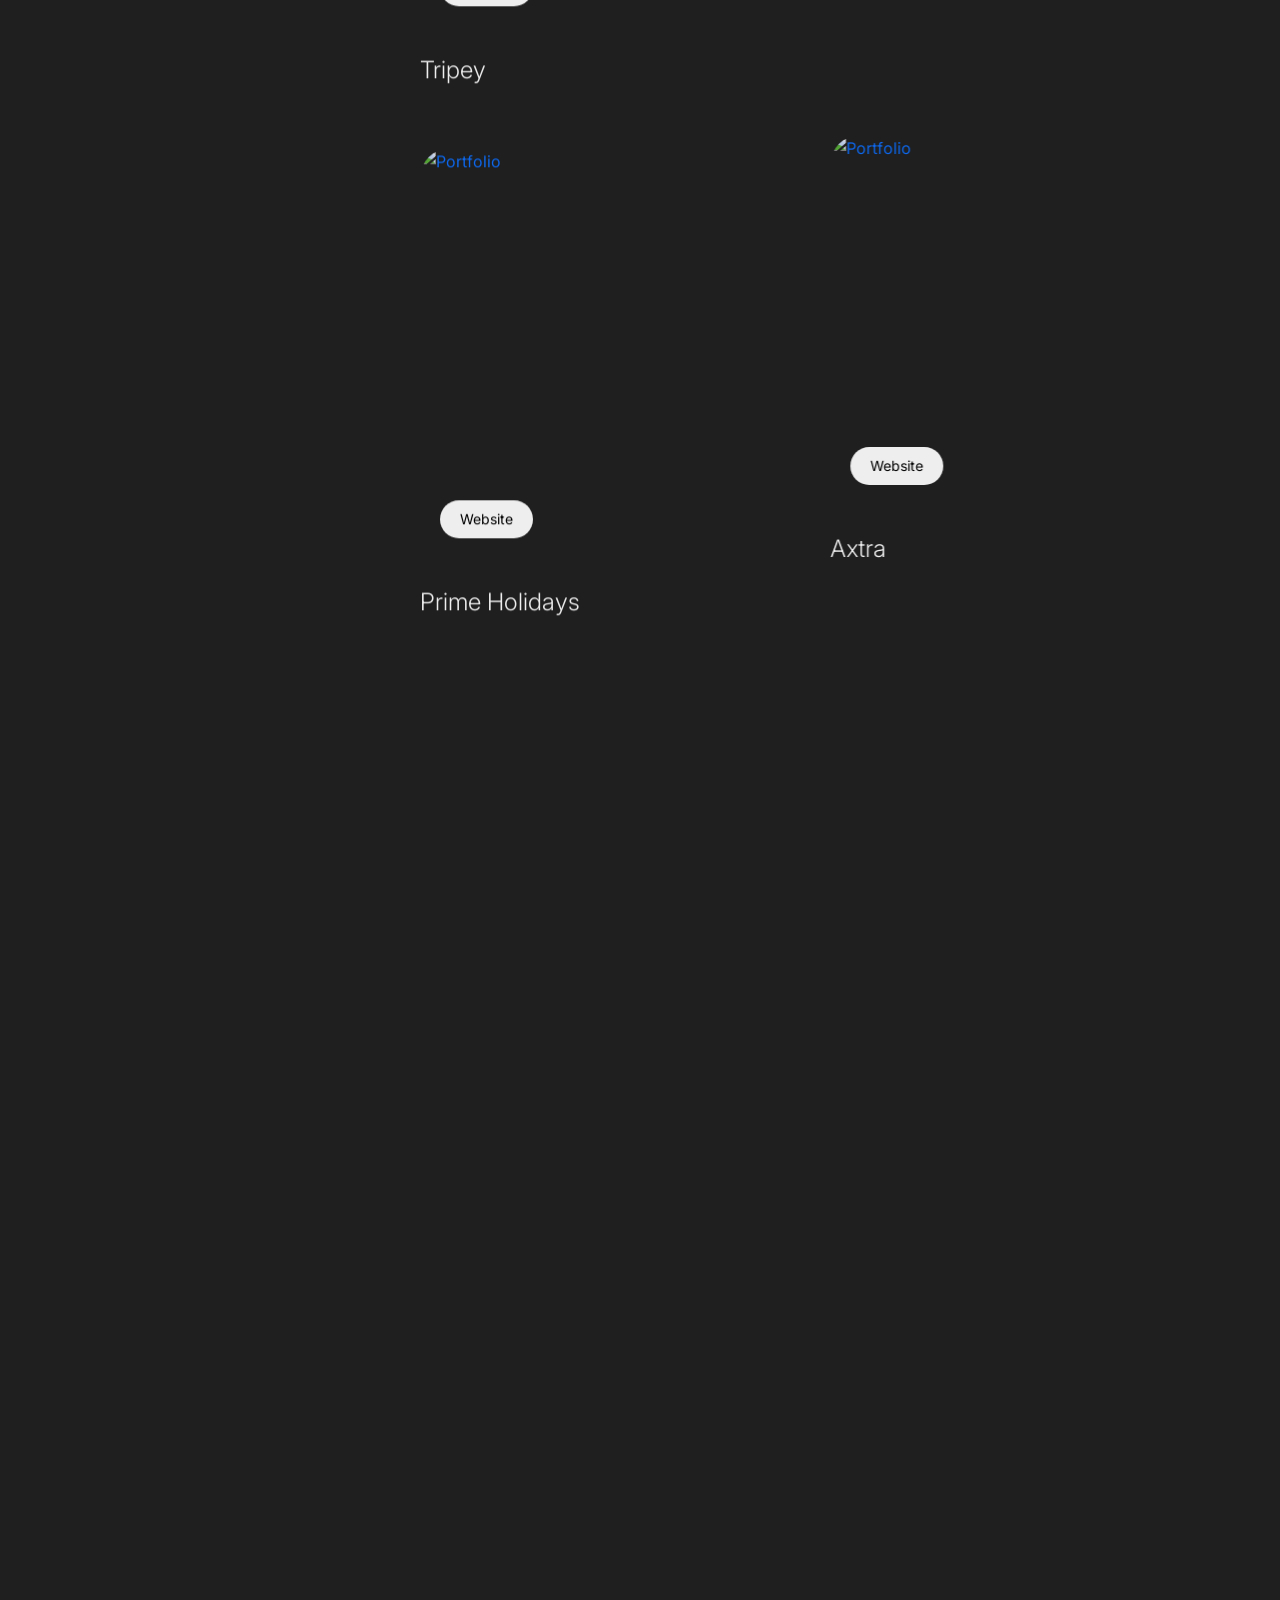
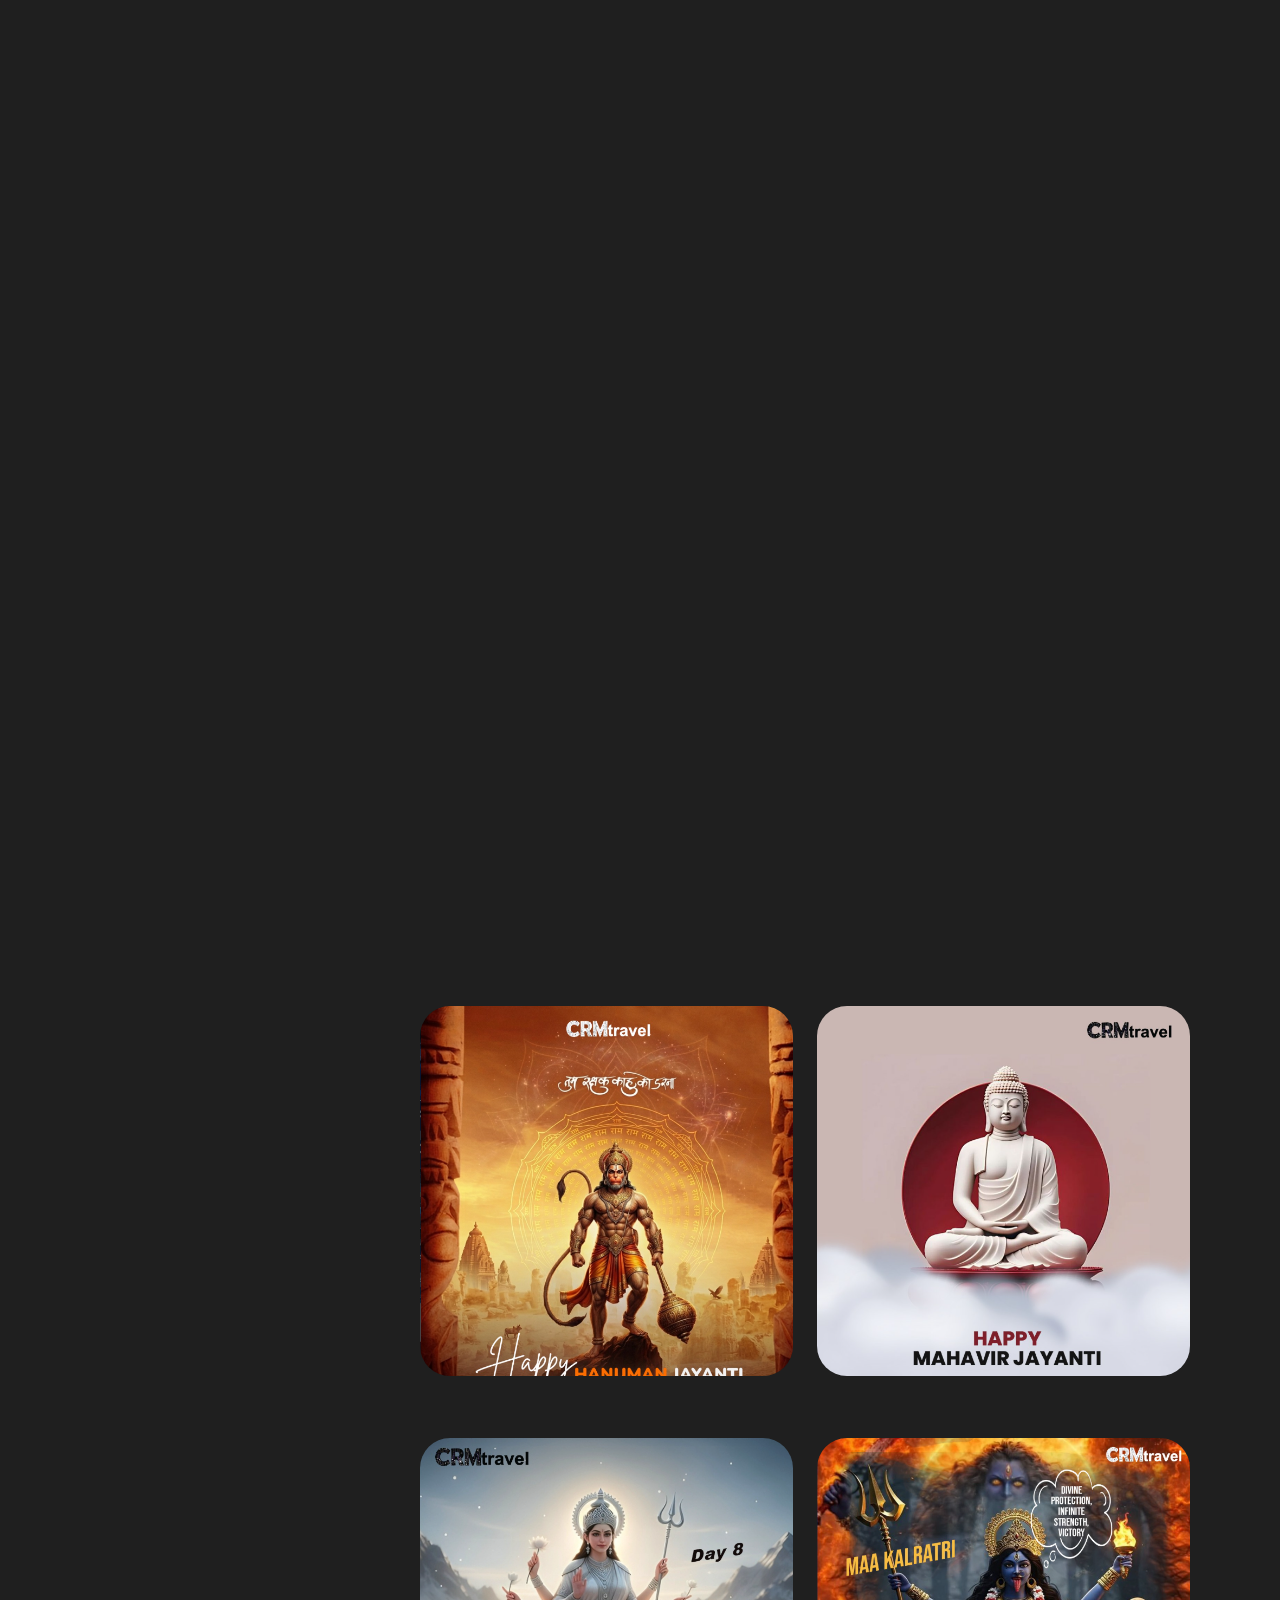
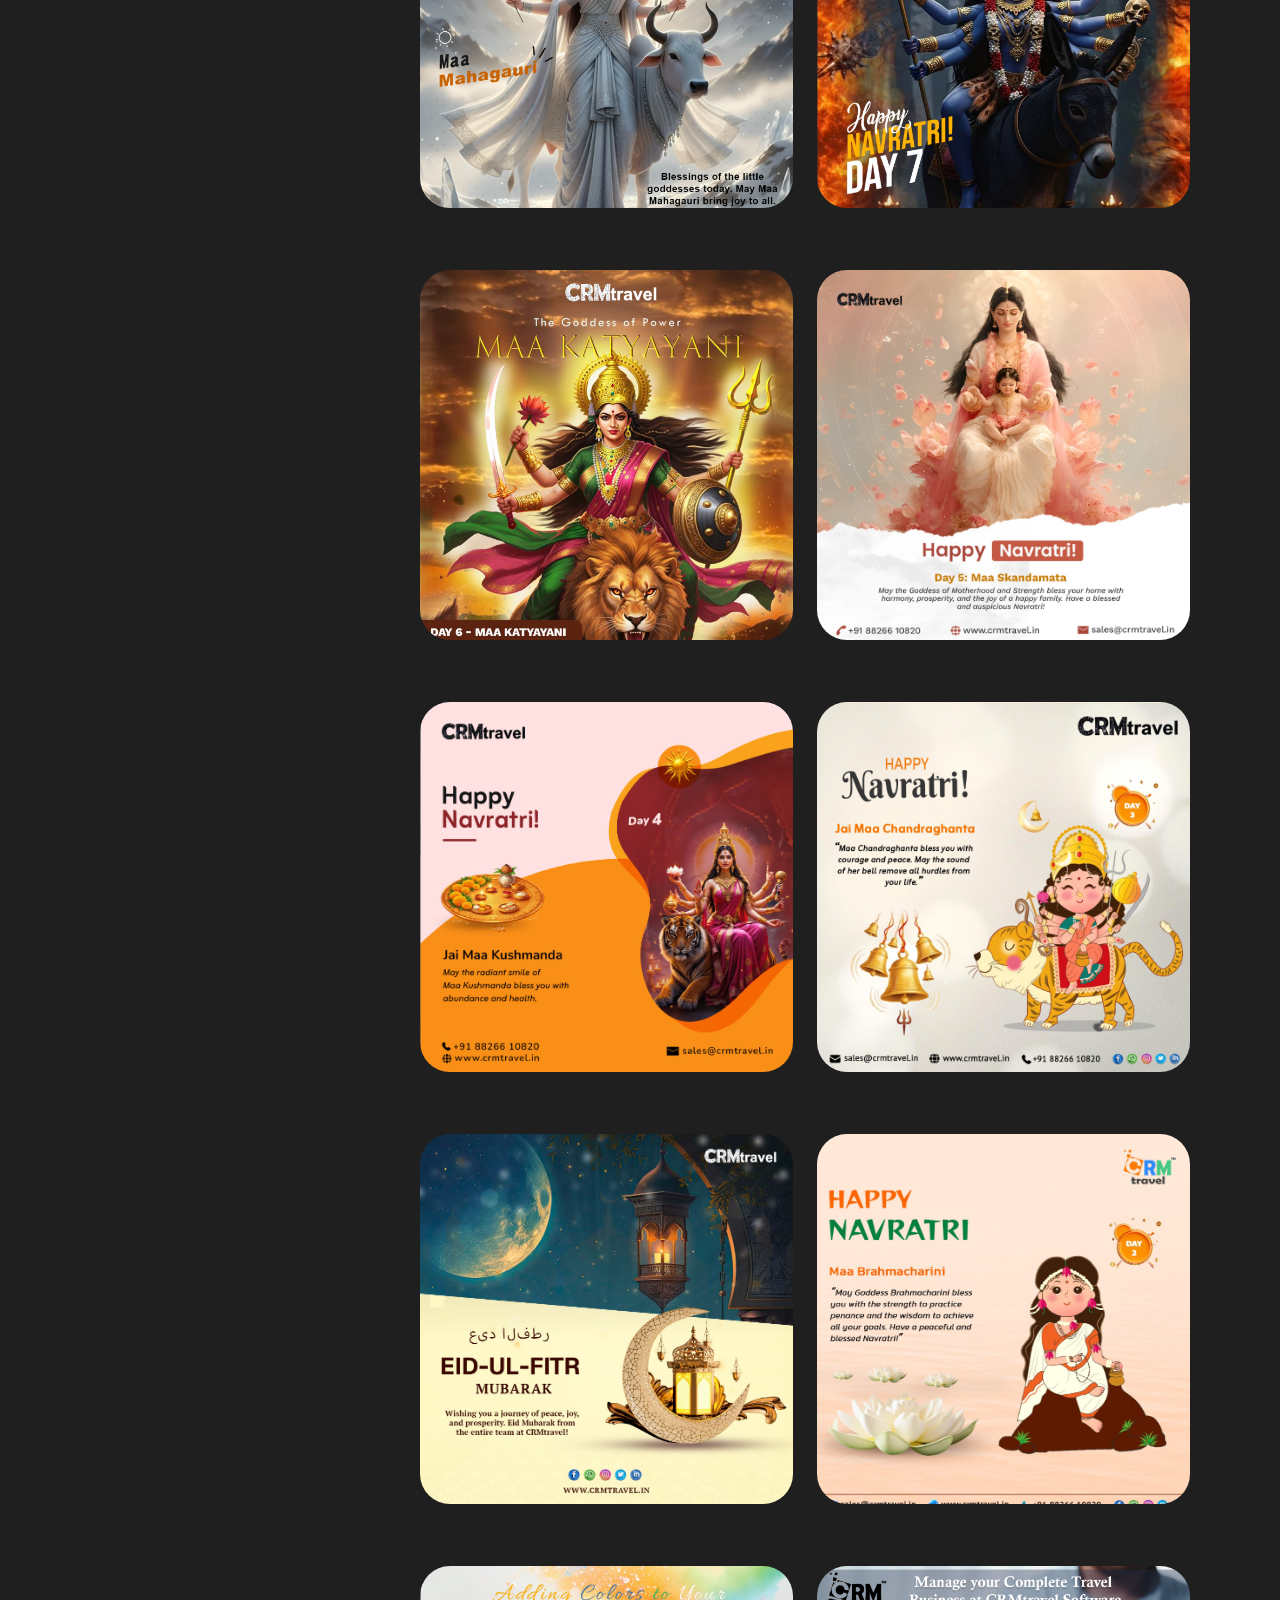
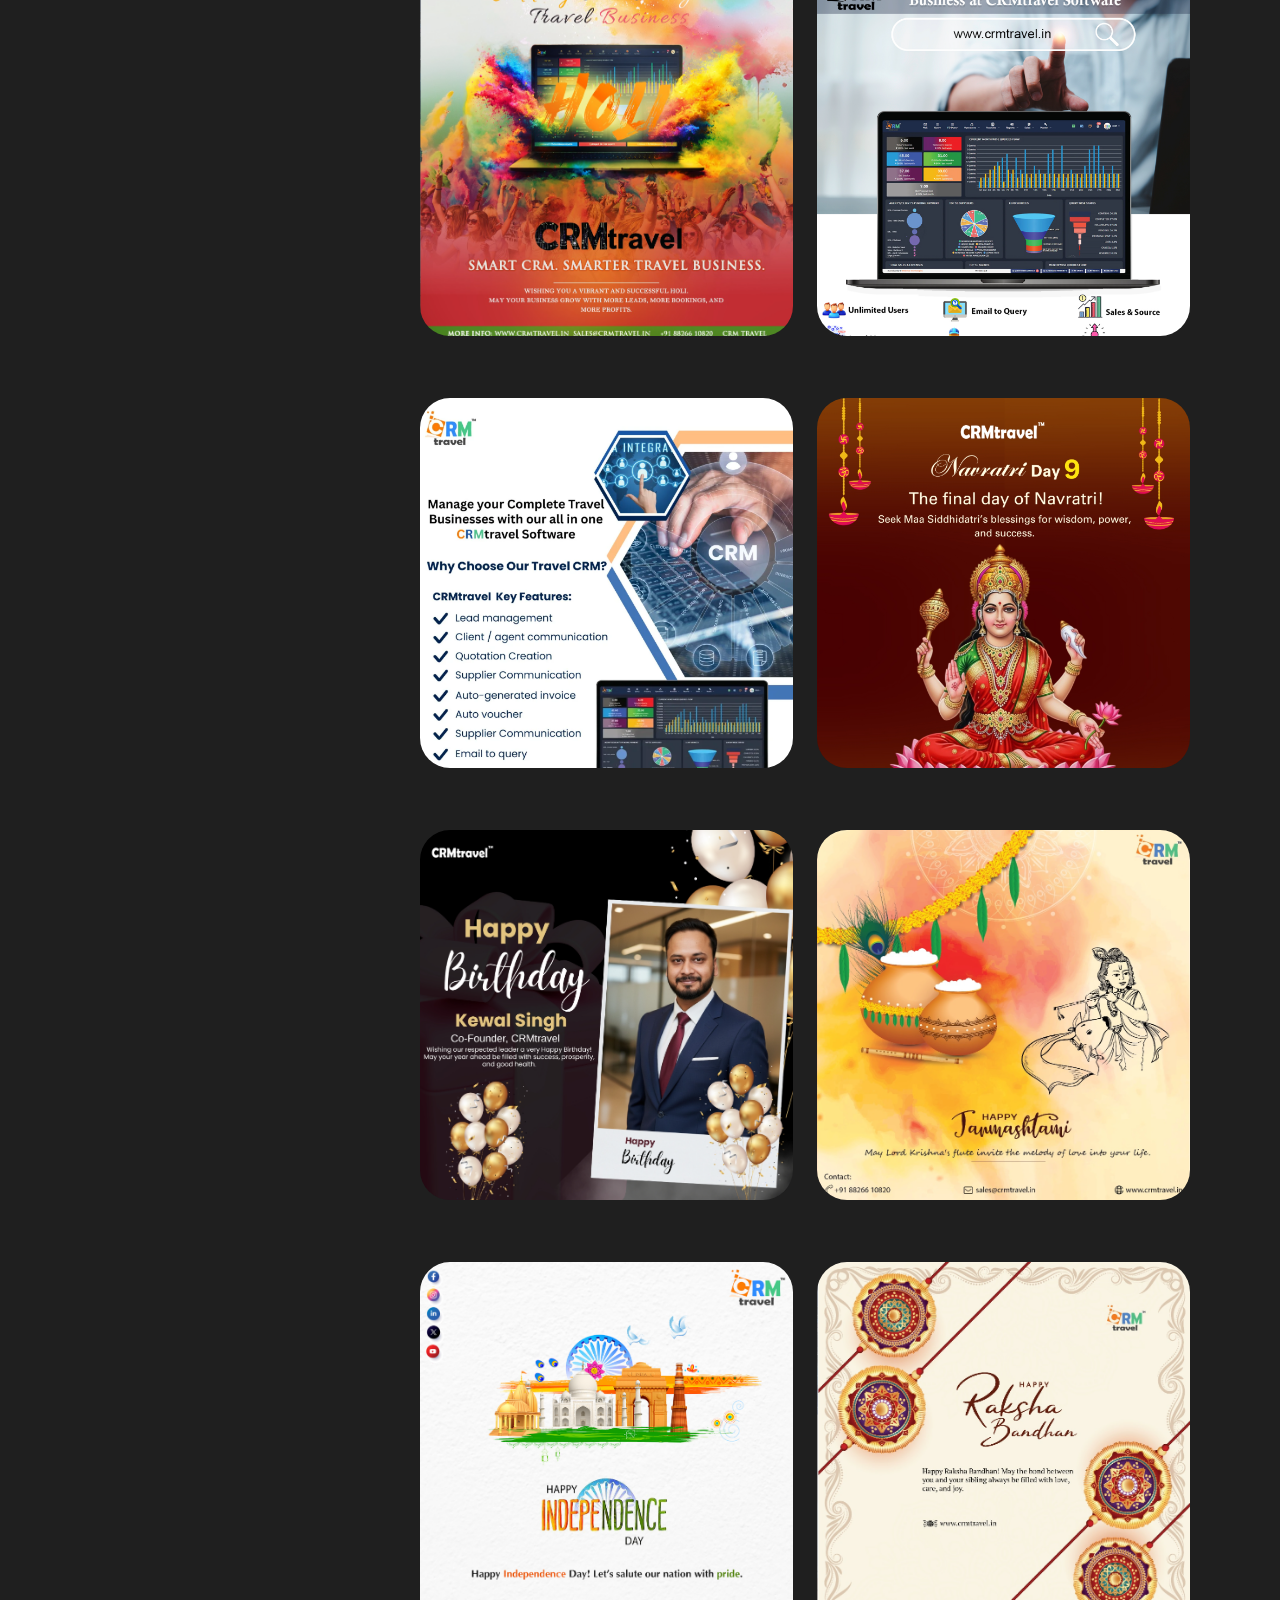
==== commit a5cef0d7: "update" ====
--- a/index.html
+++ b/index.html
@@ -550,7 +550,7 @@
                                         <button class="nav-link" id="graphic-design" data-category="graphic-design" type="button">Graphic design</button>
                                     </li>
                                     <li class="nav-item" role="presentation">
-                                        <button class="nav-link" id="video-editing-tab" data-category="video-editing" type="button">Video editing</button>
+                                        <button class="nav-link" id="video" data-category="video" type="button">Video editing</button>
                                     </li>
                                     
                                 </ul>
@@ -787,12 +787,23 @@
                                     </div>
                                 </div>
 
-                                <div class="col-md-6 scroll-animation category-item" data-animation="fade_from_right" data-category="video-editing">
-                                    <div class="portfolio-item portfolio-half">
-                                        <div class="portfolio-item-inner">
-                                            <iframe width="560" height="315" src="https://www.youtube.com/embed/uyRxeONhfn4?si=UCMdyzwmQO6wGb2f" title="YouTube video player" frameborder="0" allow="accelerometer; autoplay; clipboard-write; encrypted-media; gyroscope; picture-in-picture; web-share" referrerpolicy="strict-origin-when-cross-origin" allowfullscreen></iframe>
-                                        </div>
-                                    </div>
+                                <div class="col-md-12 scroll-animation category-item" data-animation="fade_from_right" data-category="video">
+                                    <iframe width="560" height="315" src="https://www.youtube.com/embed/vJuY1dLjIw4?si=mceQRcqT5ur4rsWI" title="YouTube video player" frameborder="0" allow="accelerometer; autoplay; clipboard-write; encrypted-media; gyroscope; picture-in-picture; web-share" referrerpolicy="strict-origin-when-cross-origin" allowfullscreen></iframe>
+                                </div>
+                                <div class="col-md-12 scroll-animation category-item" data-animation="fade_from_right" data-category="video">
+                                    <iframe width="560" height="315" src="https://www.youtube.com/embed/mW9H_1OV2l8?si=XqI2ke6CCUXbWZHY" title="YouTube video player" frameborder="0" allow="accelerometer; autoplay; clipboard-write; encrypted-media; gyroscope; picture-in-picture; web-share" referrerpolicy="strict-origin-when-cross-origin" allowfullscreen></iframe>
+                                </div>
+                                <div class="col-md-12 scroll-animation category-item" data-animation="fade_from_right" data-category="video">
+                                    <iframe width="560" height="315" src="https://www.youtube.com/embed/DmLfeIQA8zI?si=7x5VTExFuYPDxaKX" title="YouTube video player" frameborder="0" allow="accelerometer; autoplay; clipboard-write; encrypted-media; gyroscope; picture-in-picture; web-share" referrerpolicy="strict-origin-when-cross-origin" allowfullscreen></iframe>
+                                </div>
+                                <div class="col-md-12 scroll-animation category-item" data-animation="fade_from_right" data-category="video">
+                                    <iframe width="560" height="315" src="https://www.youtube.com/embed/bll54C8MwT4?si=HzrZcZqYTTWqOuSy" title="YouTube video player" frameborder="0" allow="accelerometer; autoplay; clipboard-write; encrypted-media; gyroscope; picture-in-picture; web-share" referrerpolicy="strict-origin-when-cross-origin" allowfullscreen></iframe>
+                                </div>
+                                <div class="col-md-12 scroll-animation category-item" data-animation="fade_from_right" data-category="video">
+                                    <iframe width="560" height="315" src="https://www.youtube.com/embed/uyRxeONhfn4?si=YcPola08VDgp4hS4" title="YouTube video player" frameborder="0" allow="accelerometer; autoplay; clipboard-write; encrypted-media; gyroscope; picture-in-picture; web-share" referrerpolicy="strict-origin-when-cross-origin" allowfullscreen></iframe>
+                                </div>
+                                <div class="col-md-12 scroll-animation category-item" data-animation="fade_from_right" data-category="video">
+                                    <iframe width="560" height="315" src="https://www.youtube.com/embed/883bT3TZ7Ng?si=izpabFJPxE0YNcu4" title="YouTube video player" frameborder="0" allow="accelerometer; autoplay; clipboard-write; encrypted-media; gyroscope; picture-in-picture; web-share" referrerpolicy="strict-origin-when-cross-origin" allowfullscreen></iframe>
                                 </div>
 
                                 
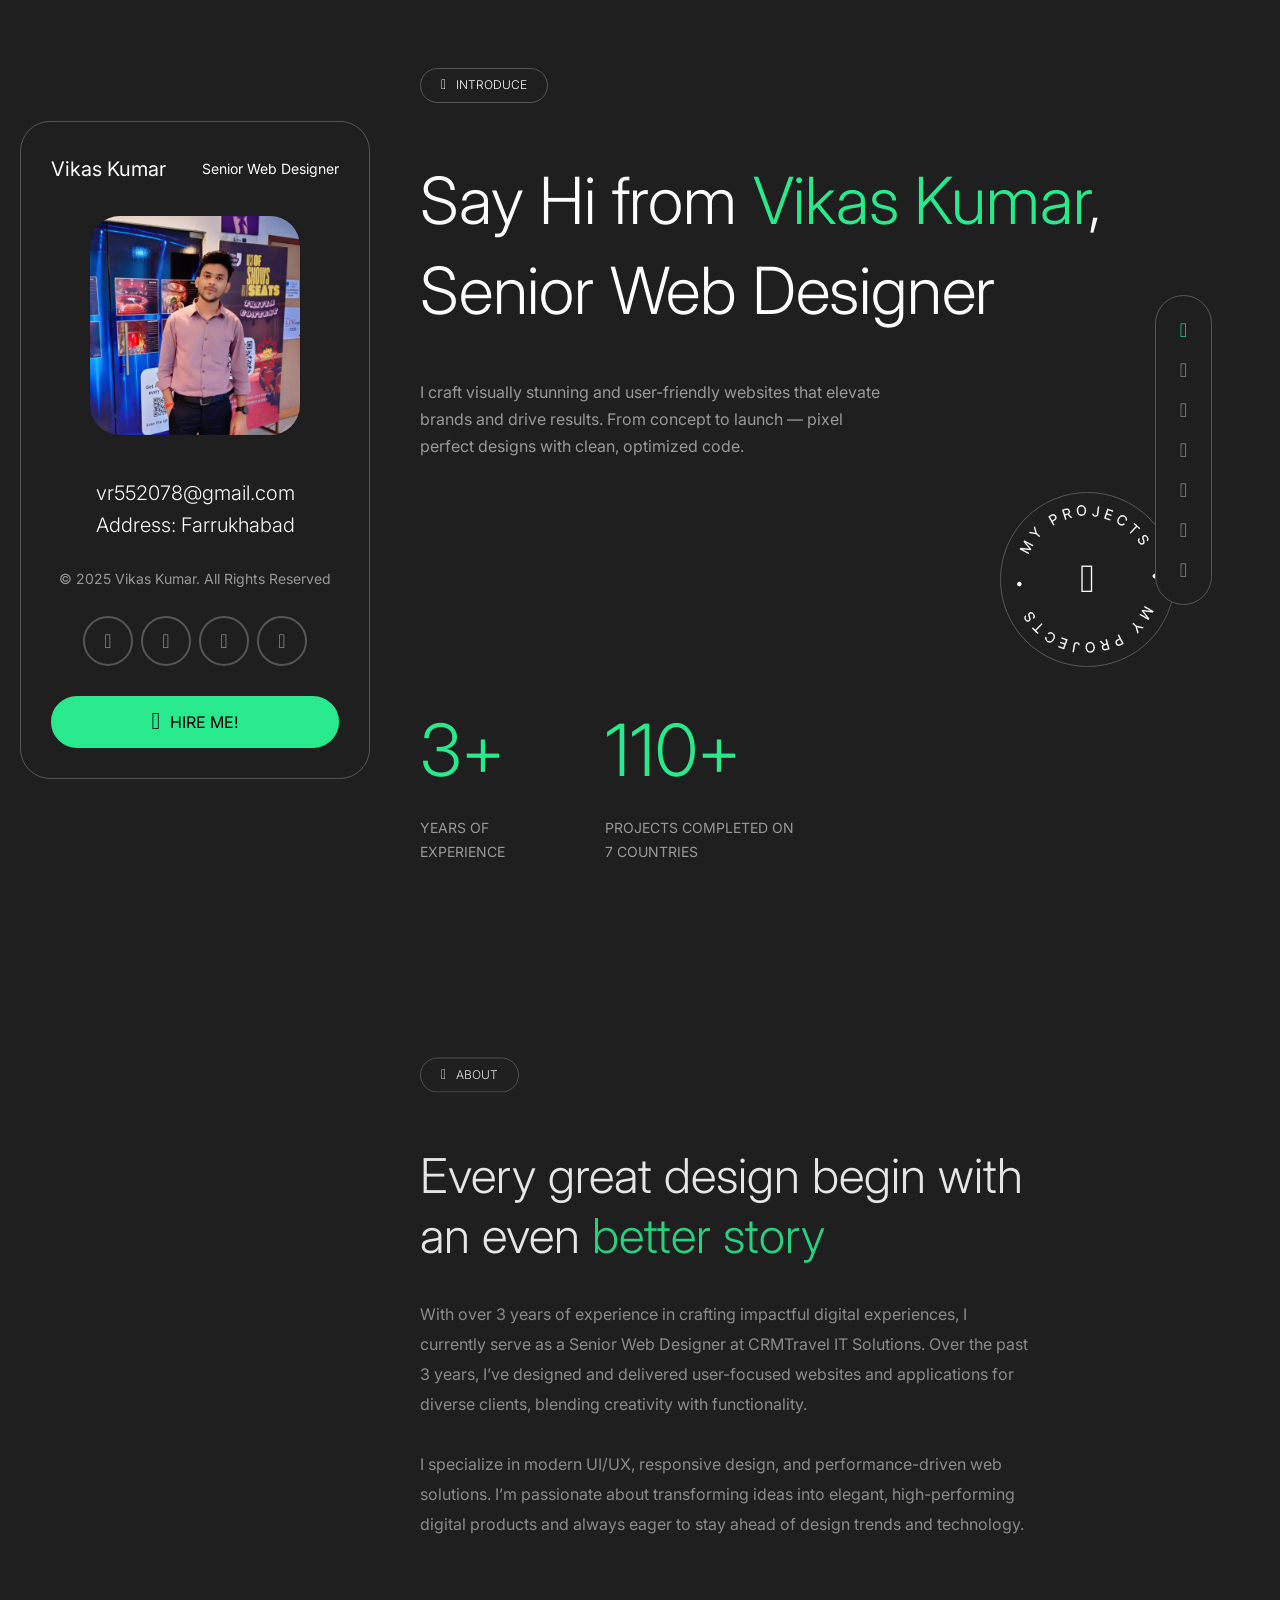
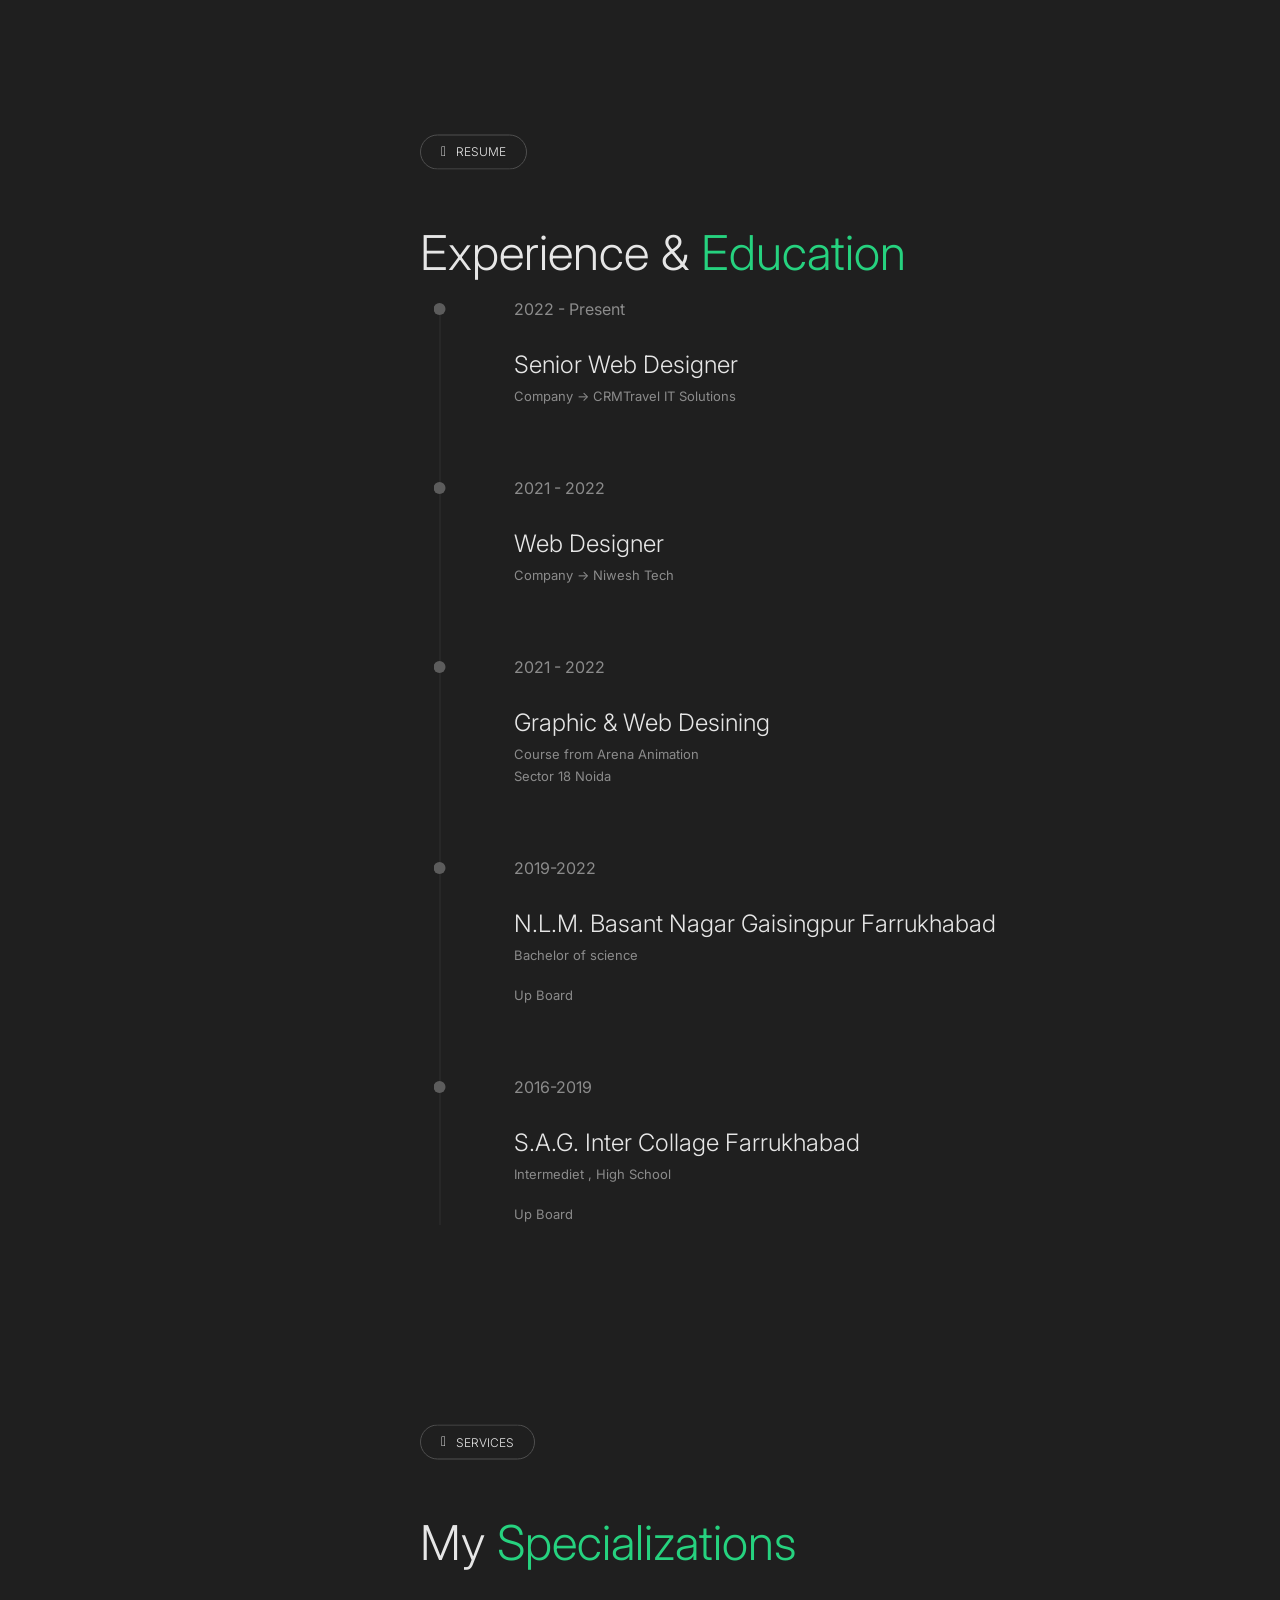
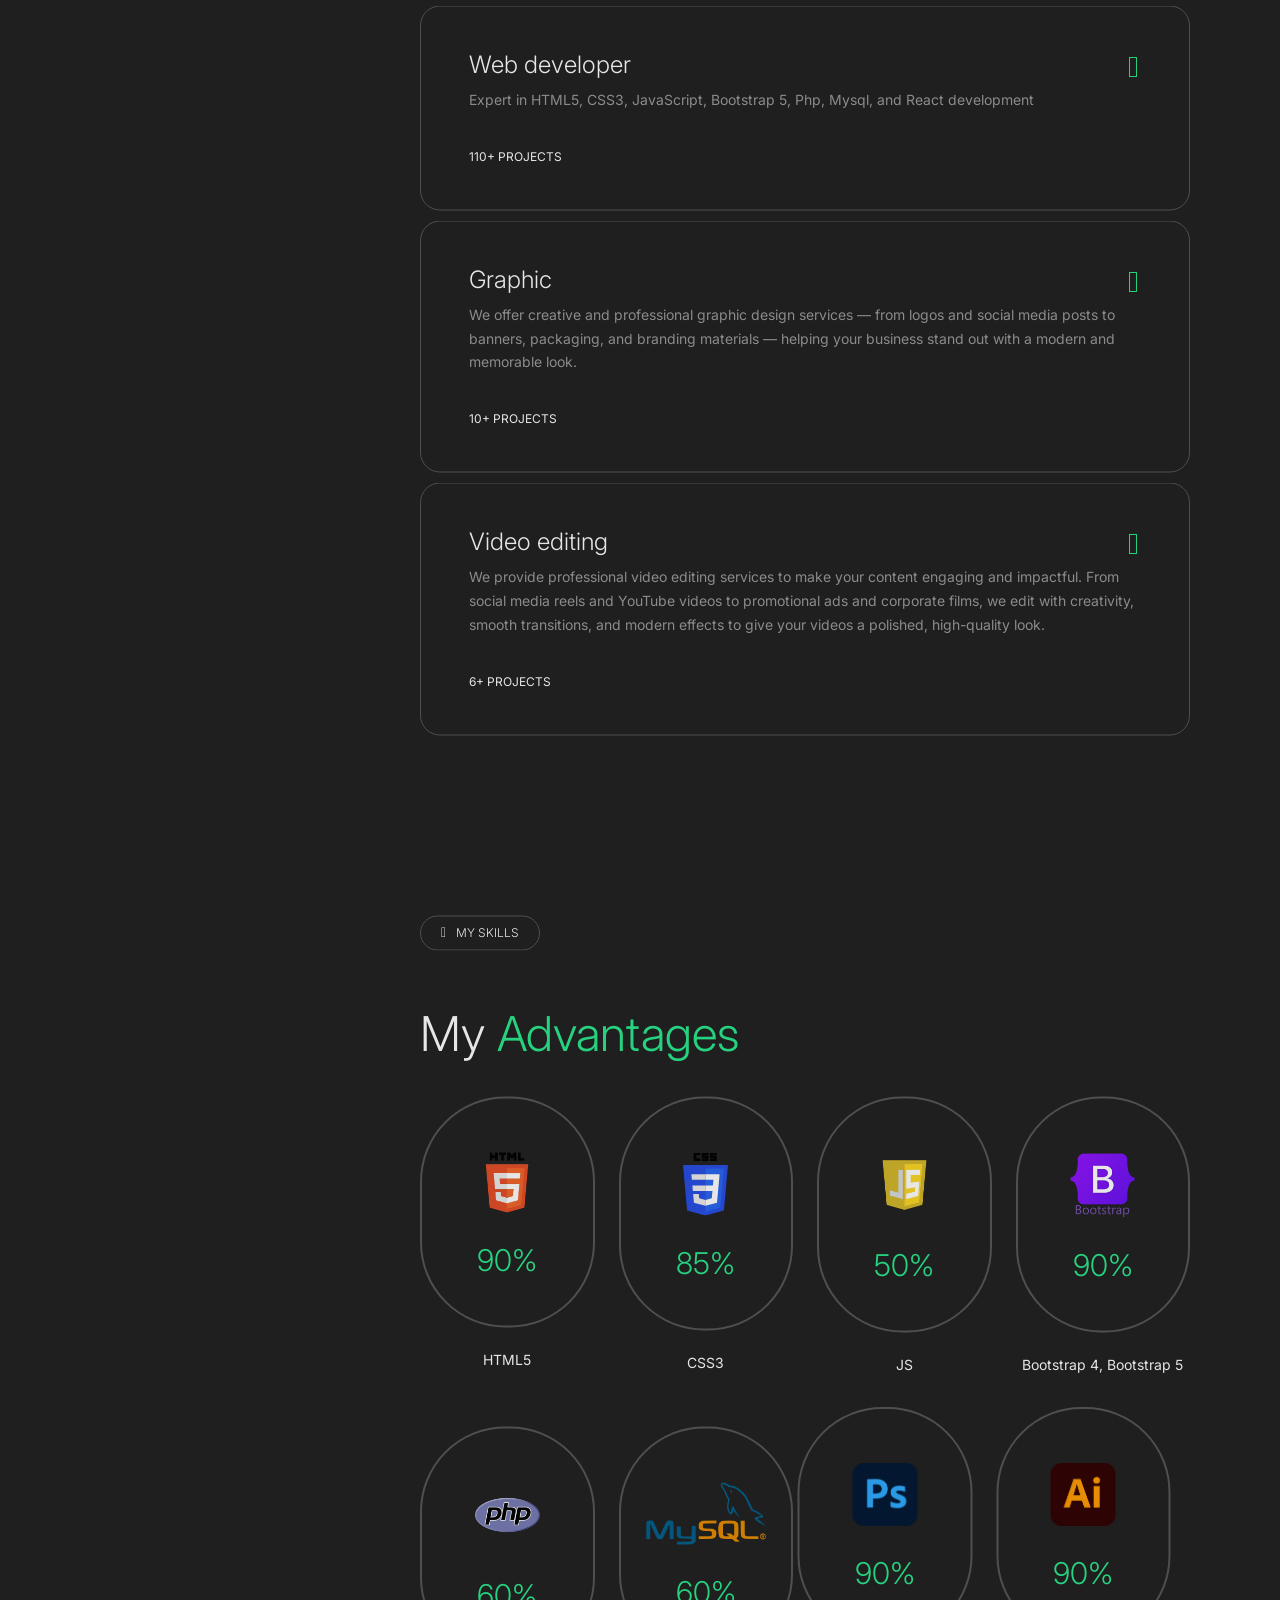
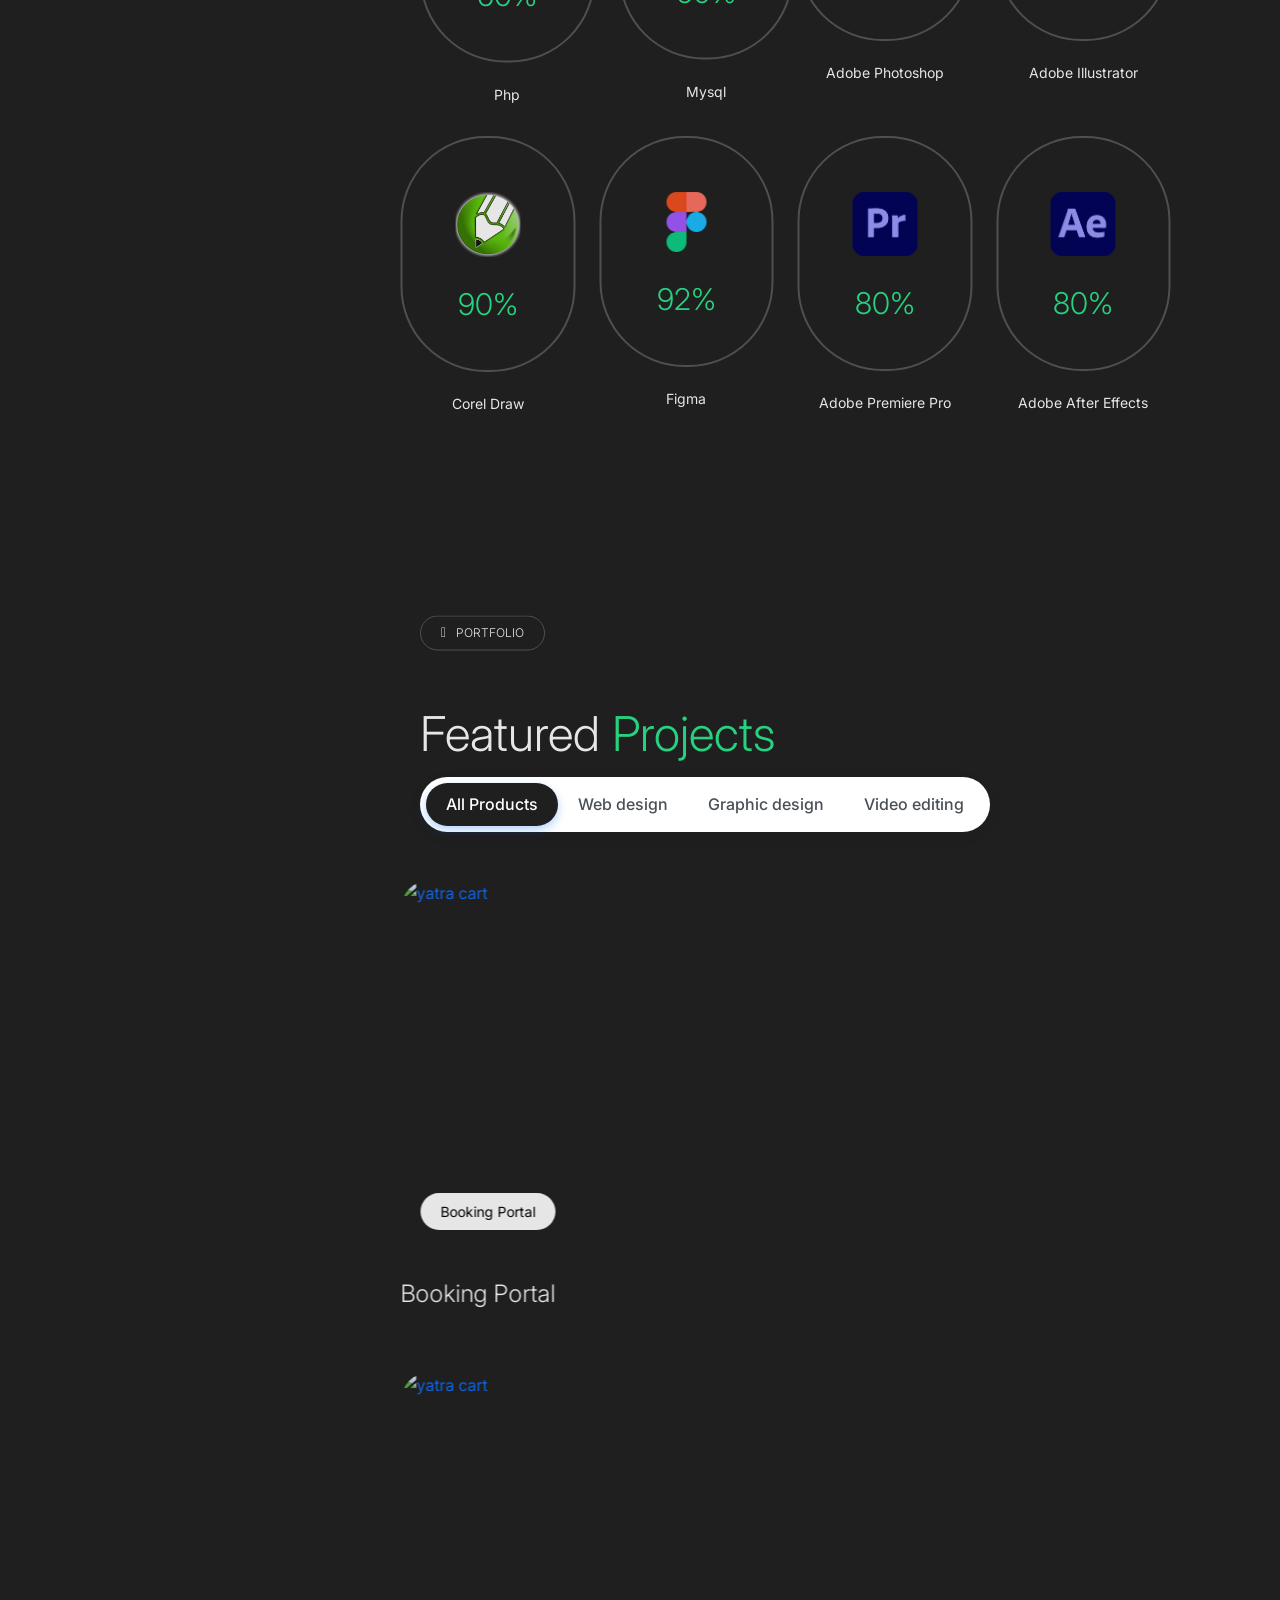
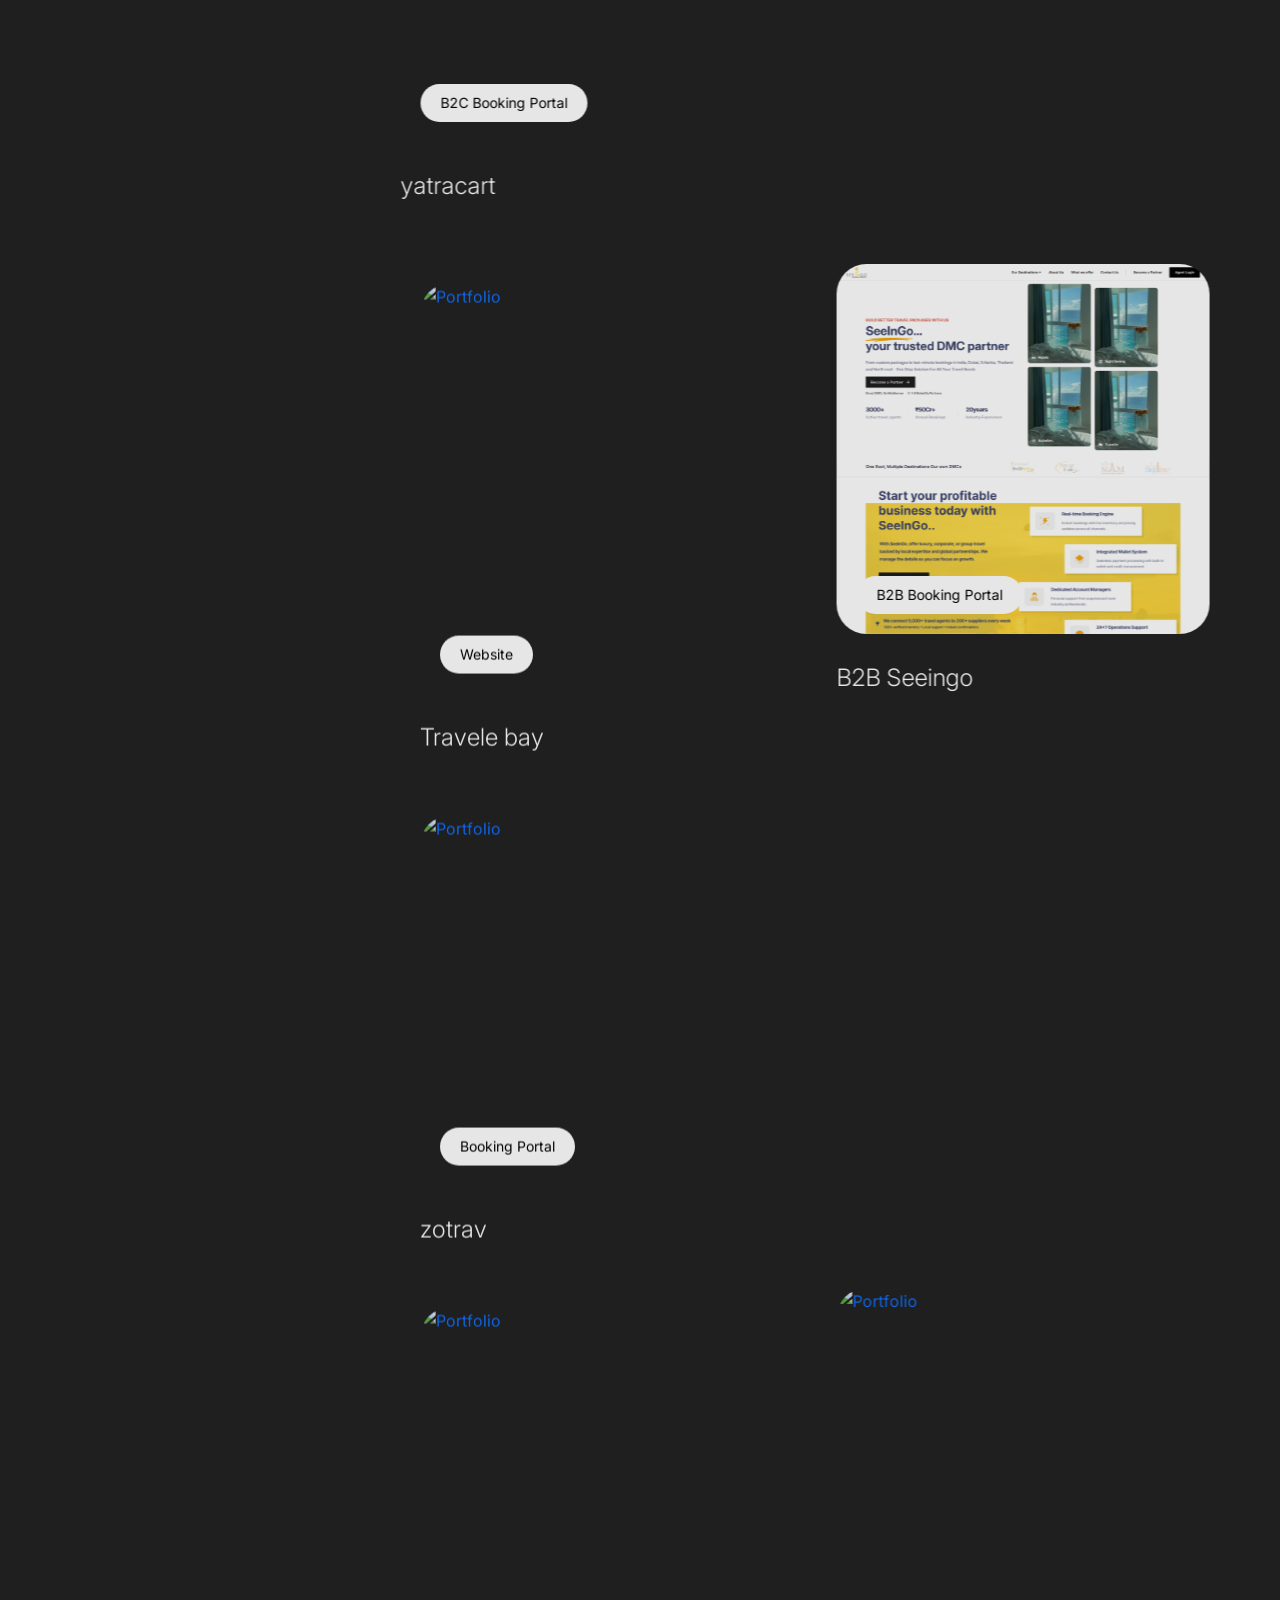
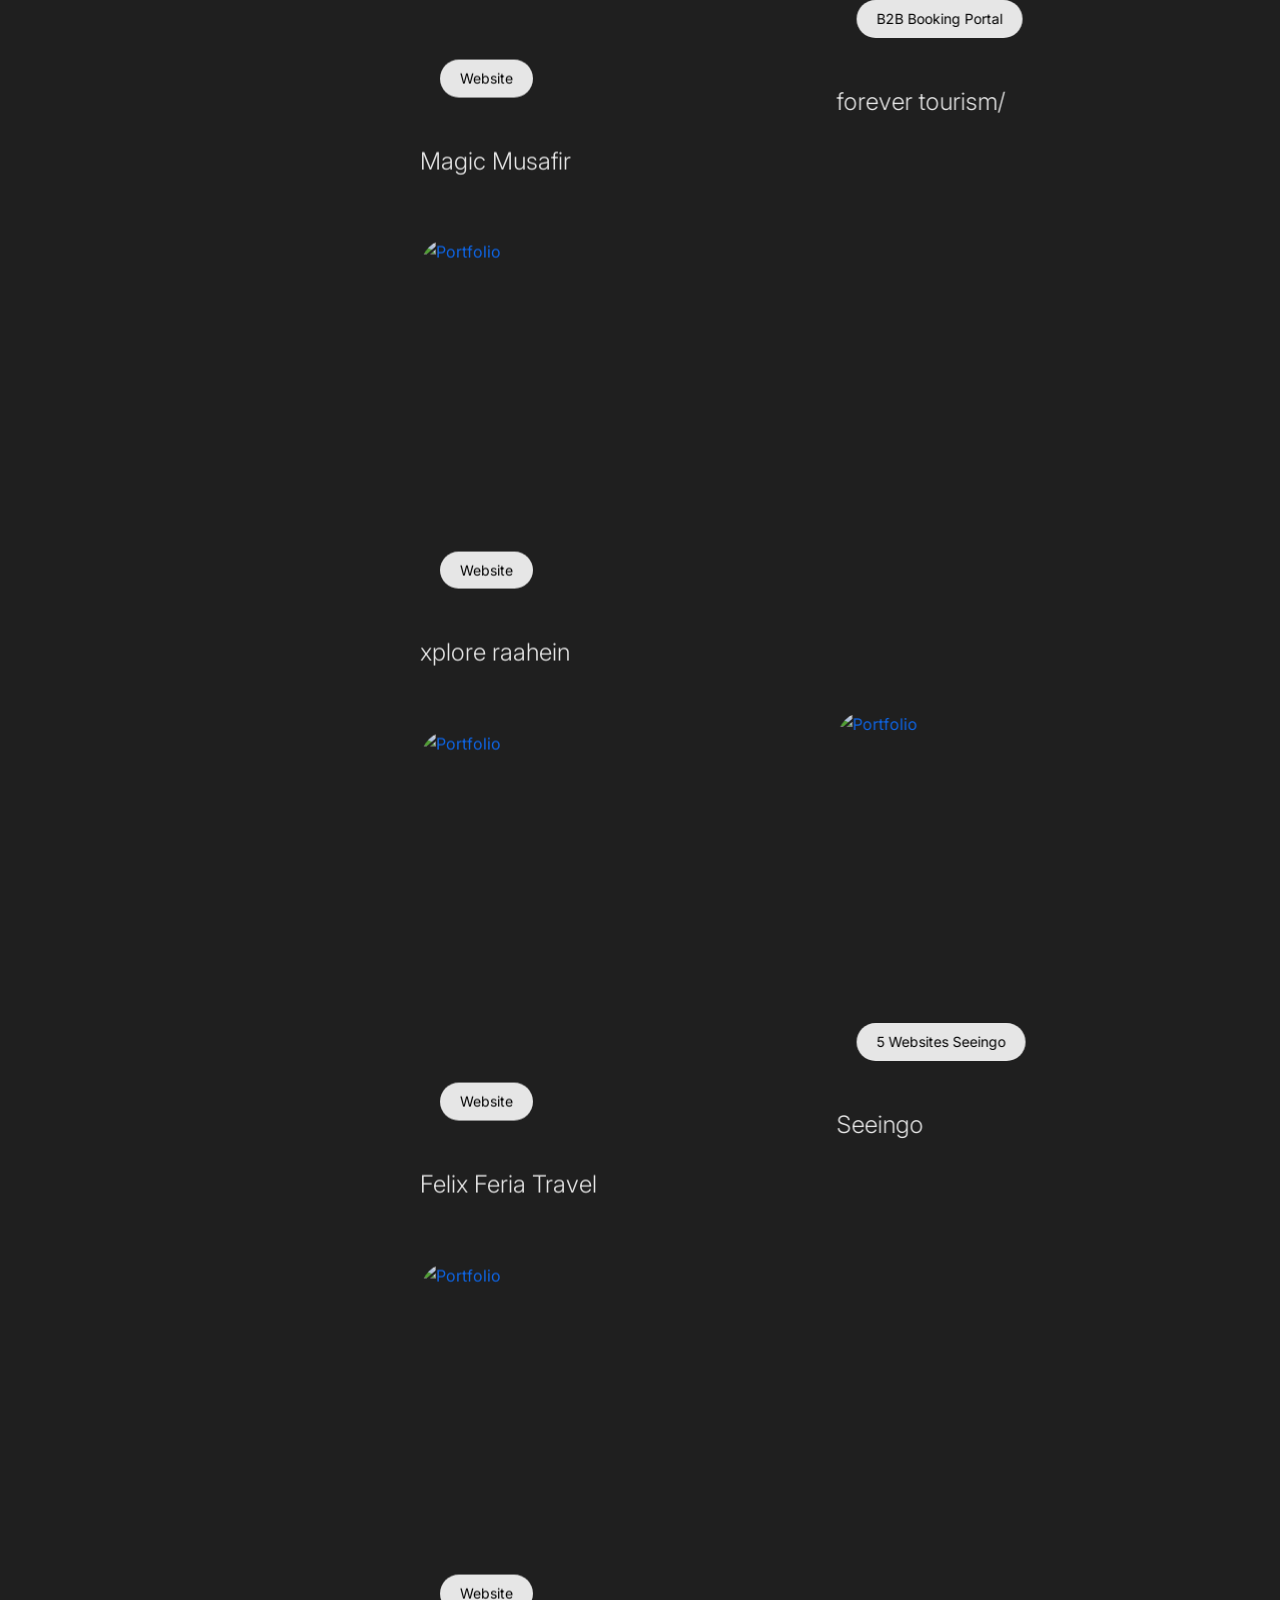
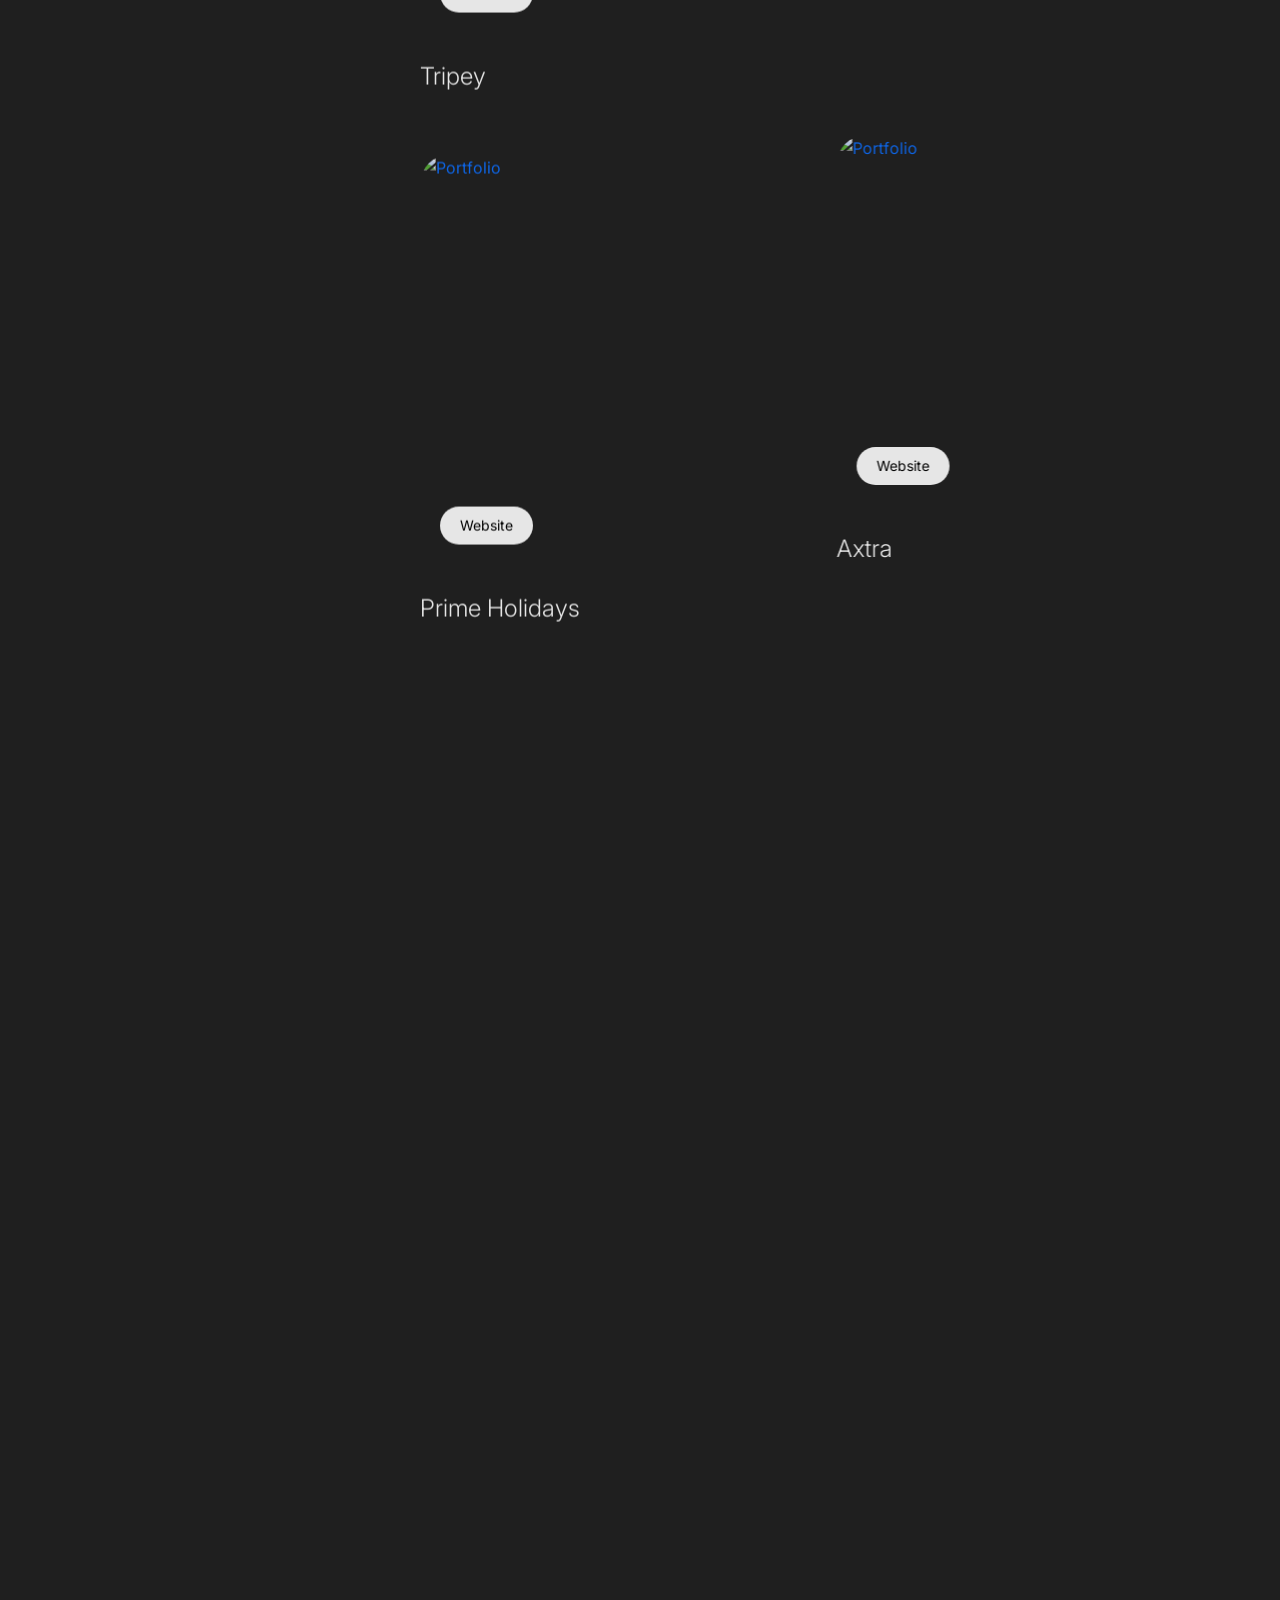
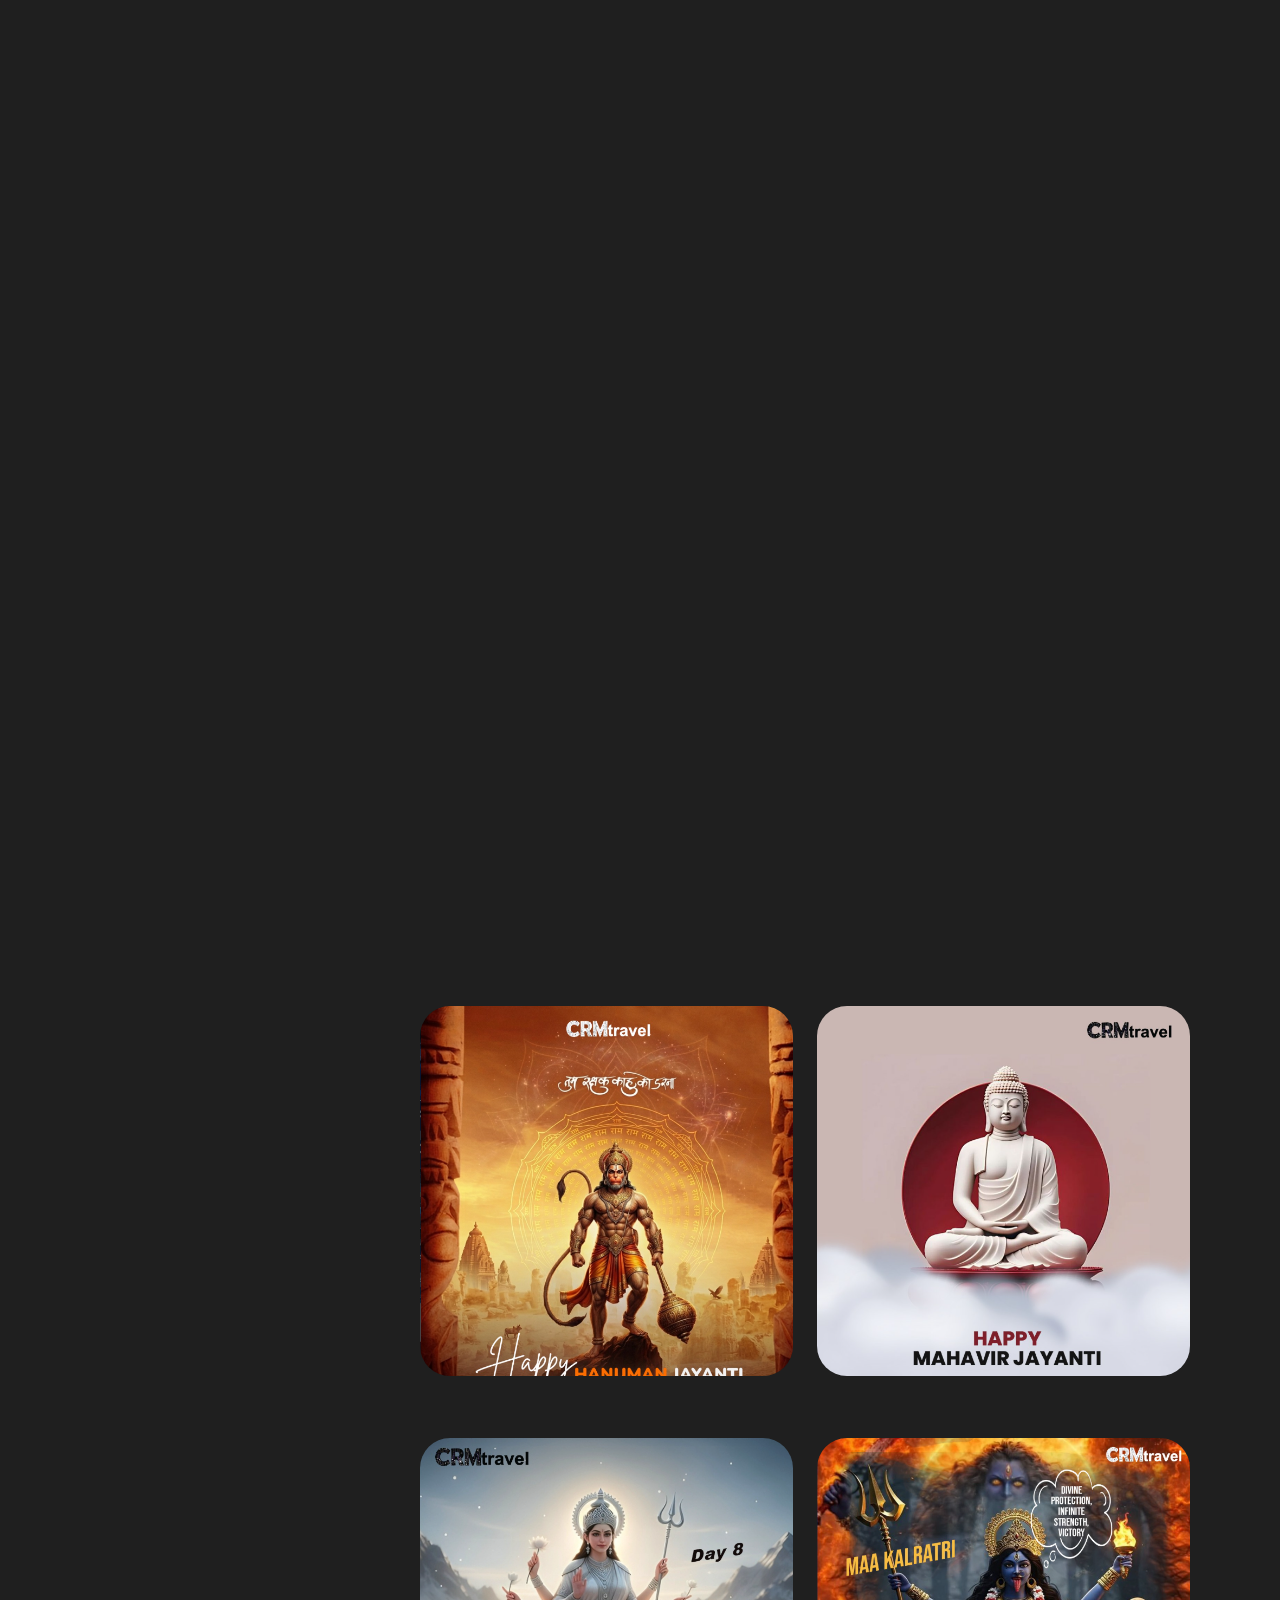
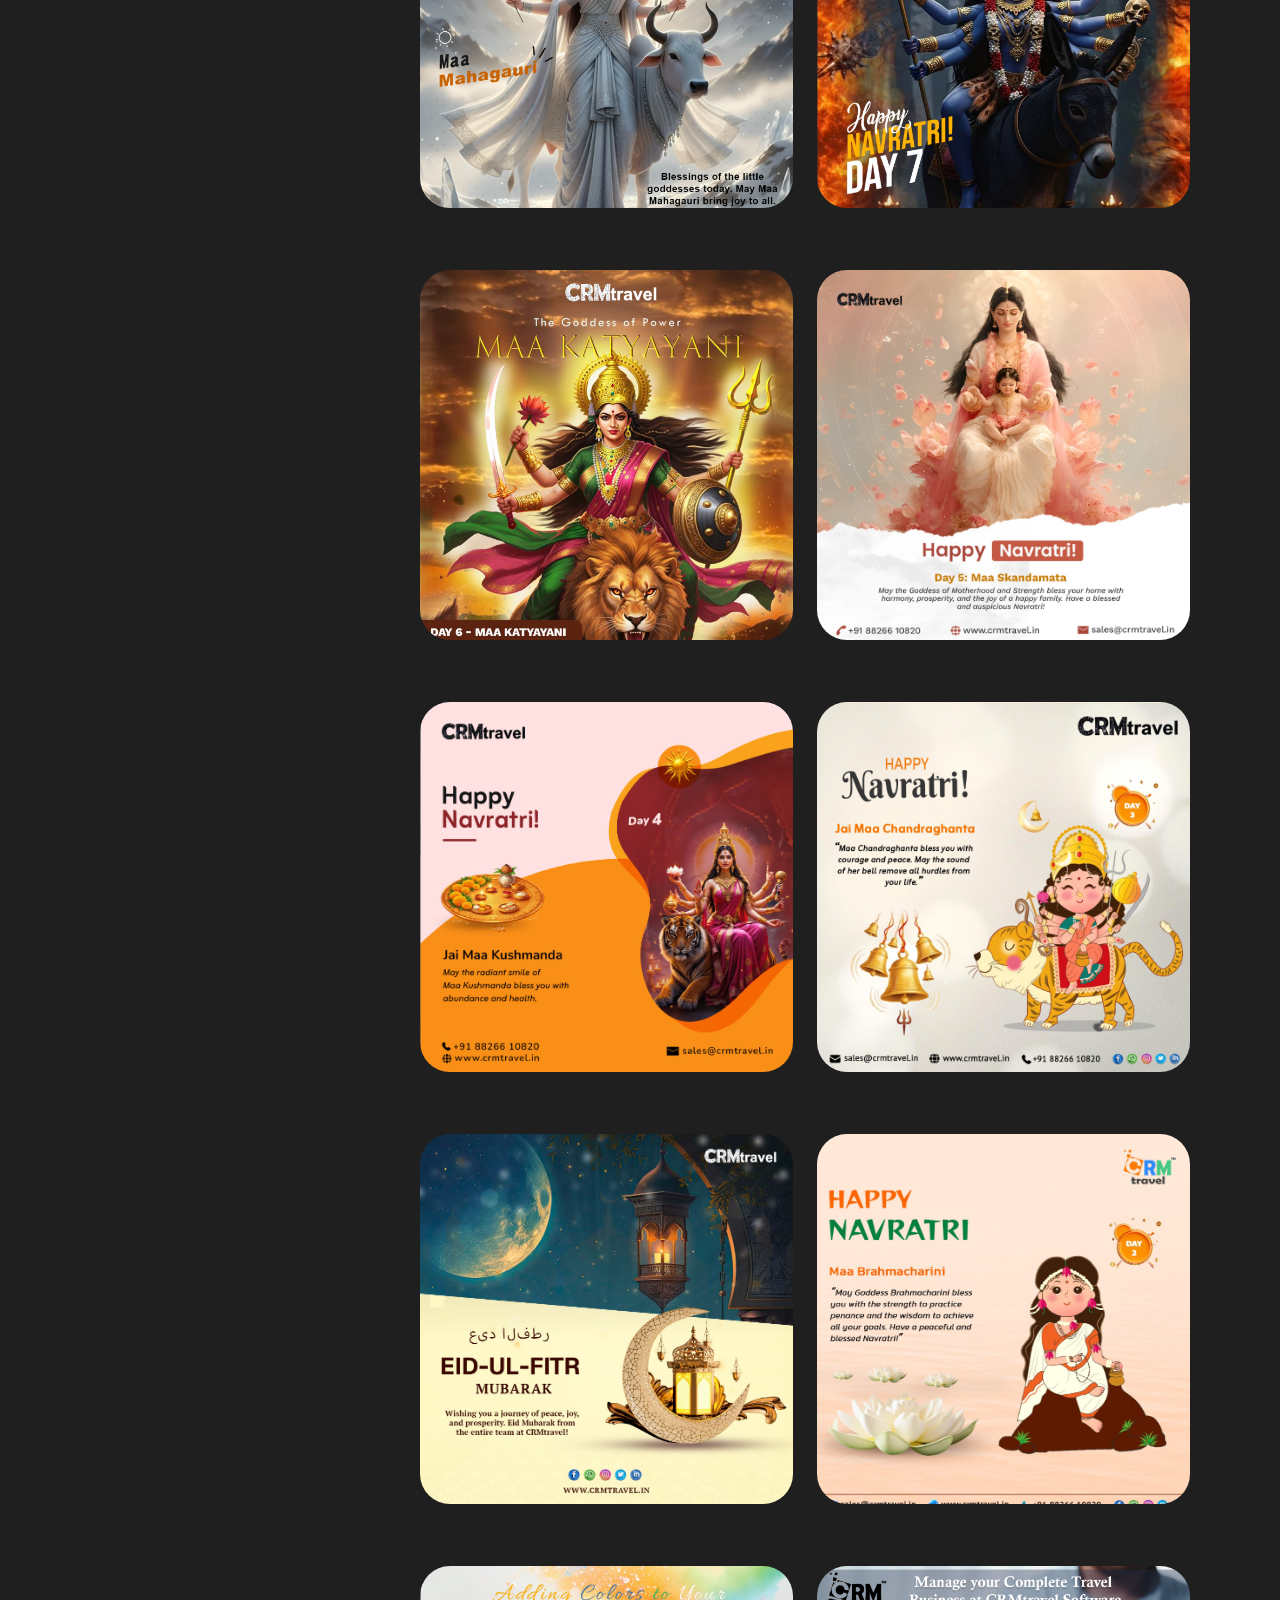
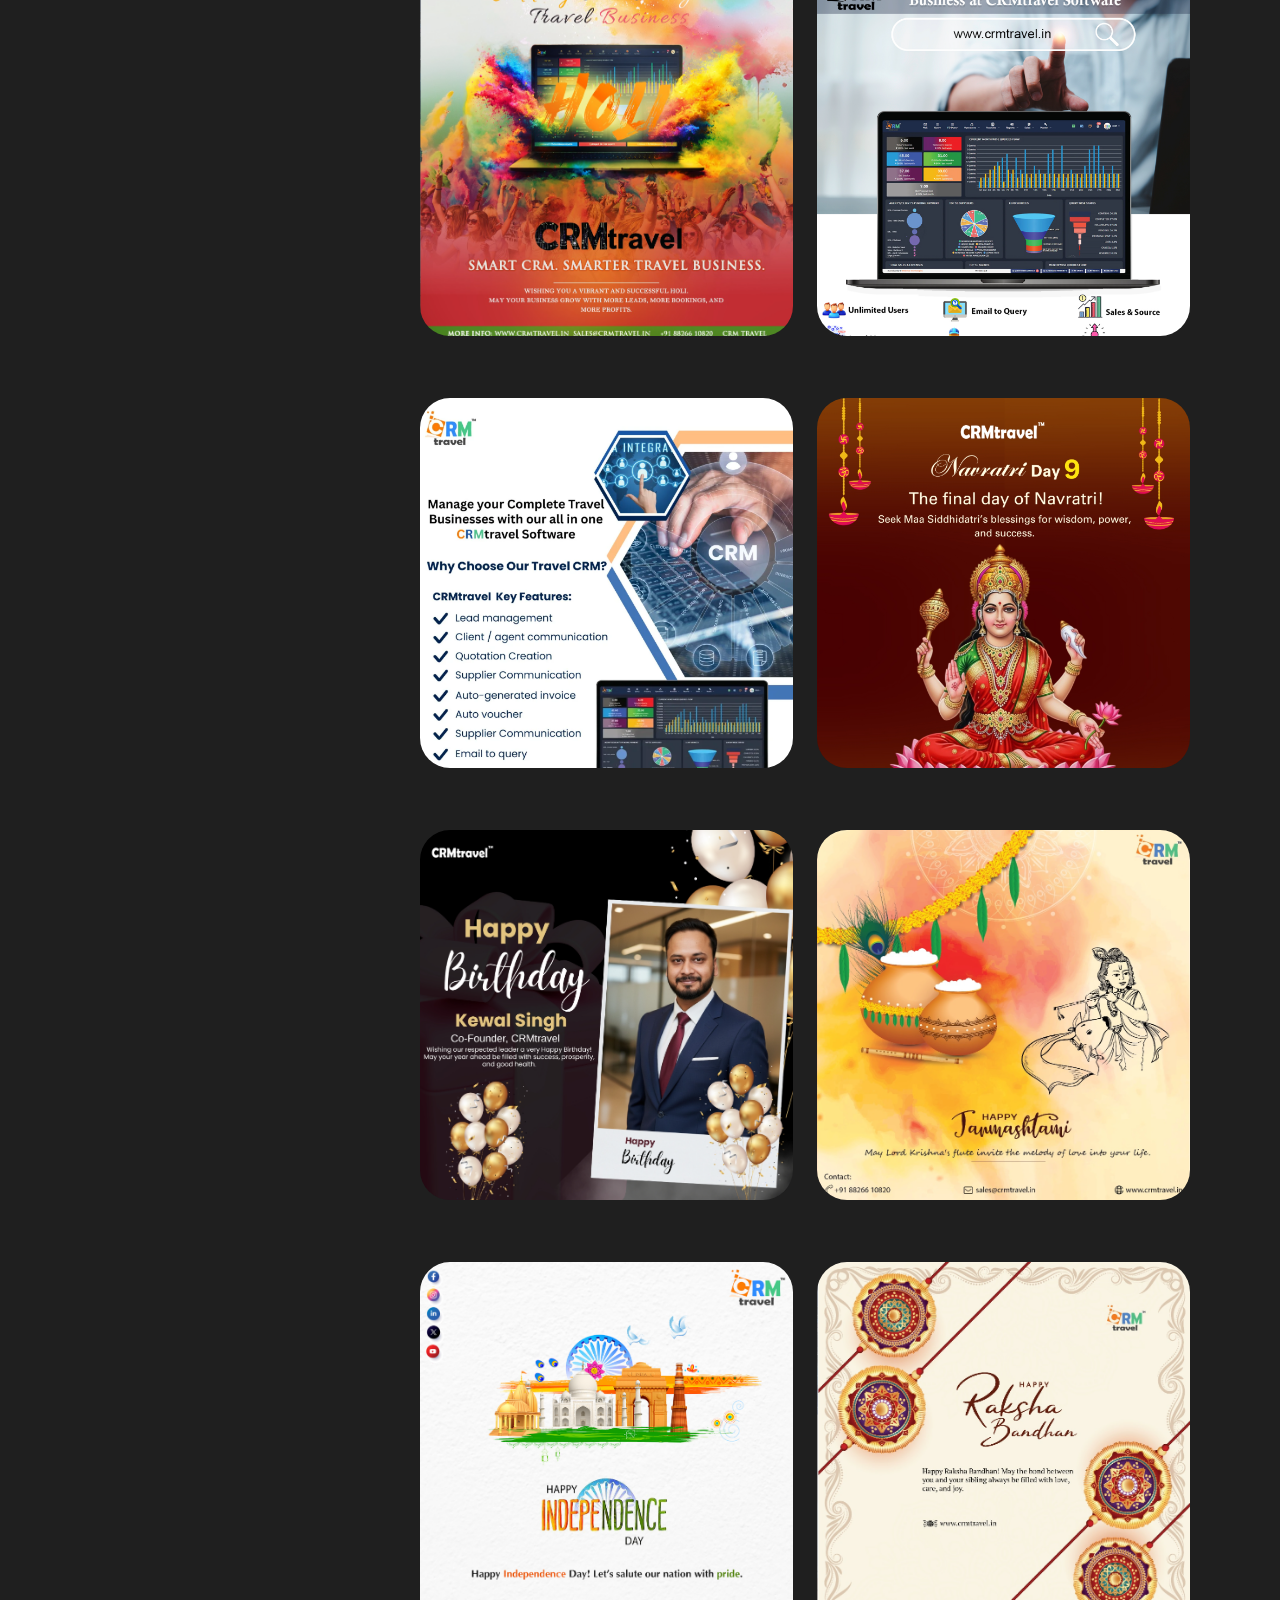
==== commit 19e04cd5: "resume add" ====
--- a/index.html
+++ b/index.html
@@ -271,8 +271,8 @@
                     </div>
                 </section>
         
-        
                 <section class="resume-area page-section scroll-to-page" id="resume">
+
                     <div class="custom-container">
                         <div class="resume-content content-width">
                             <div class="section-header">
@@ -322,7 +322,6 @@
                         </div>
                     </div>
                 </section>
-        
         
                 <section class="services-area page-section scroll-to-page" id="services">
                     <div class="custom-container">
@@ -368,7 +367,6 @@
                     </div>
                 </section>
         
-        
                 <section class="skills-area page-section scroll-to-page" id="skills">
                     <div class="custom-container">
                         <div class="skills-content content-width">
@@ -526,7 +524,6 @@
                         </div>
                     </div>
                 </section>
-        
         
                 <section class="portfolio-area page-section scroll-to-page" id="portfolio">
                     <div class="custom-container">
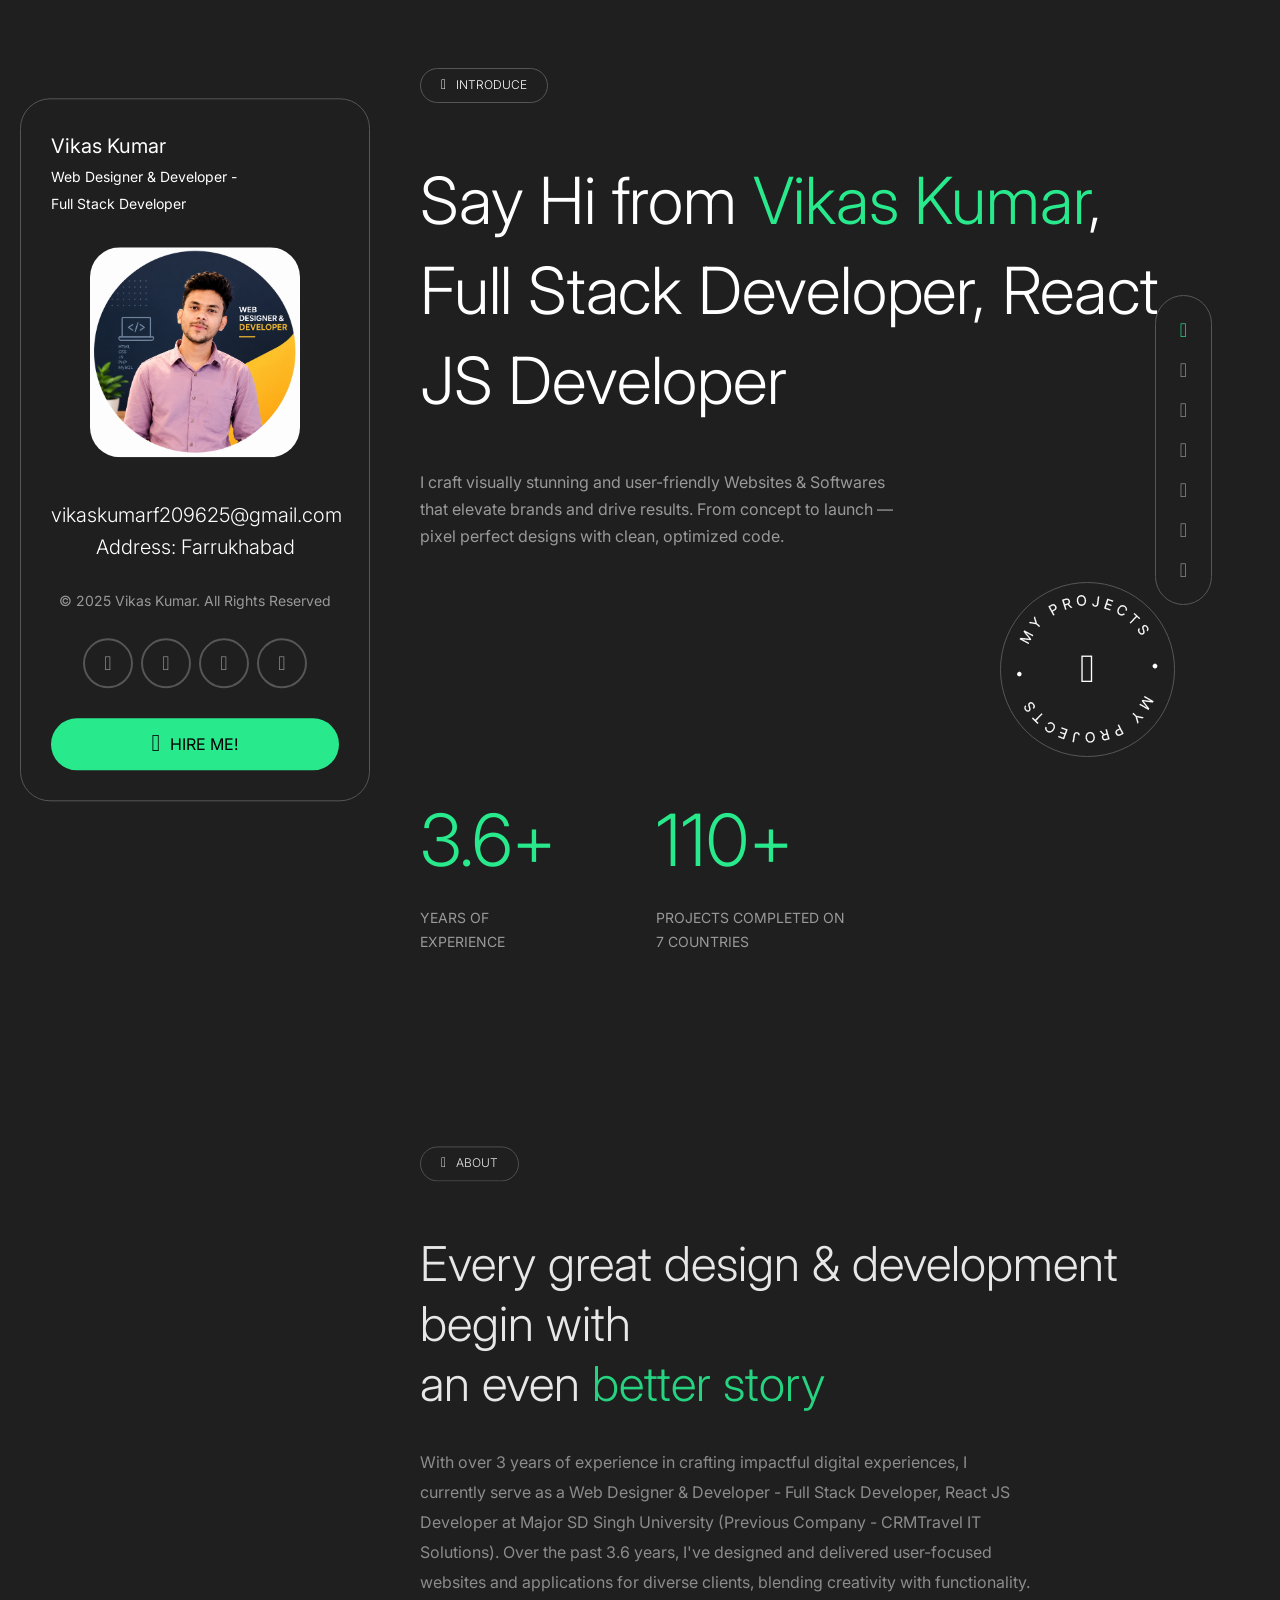
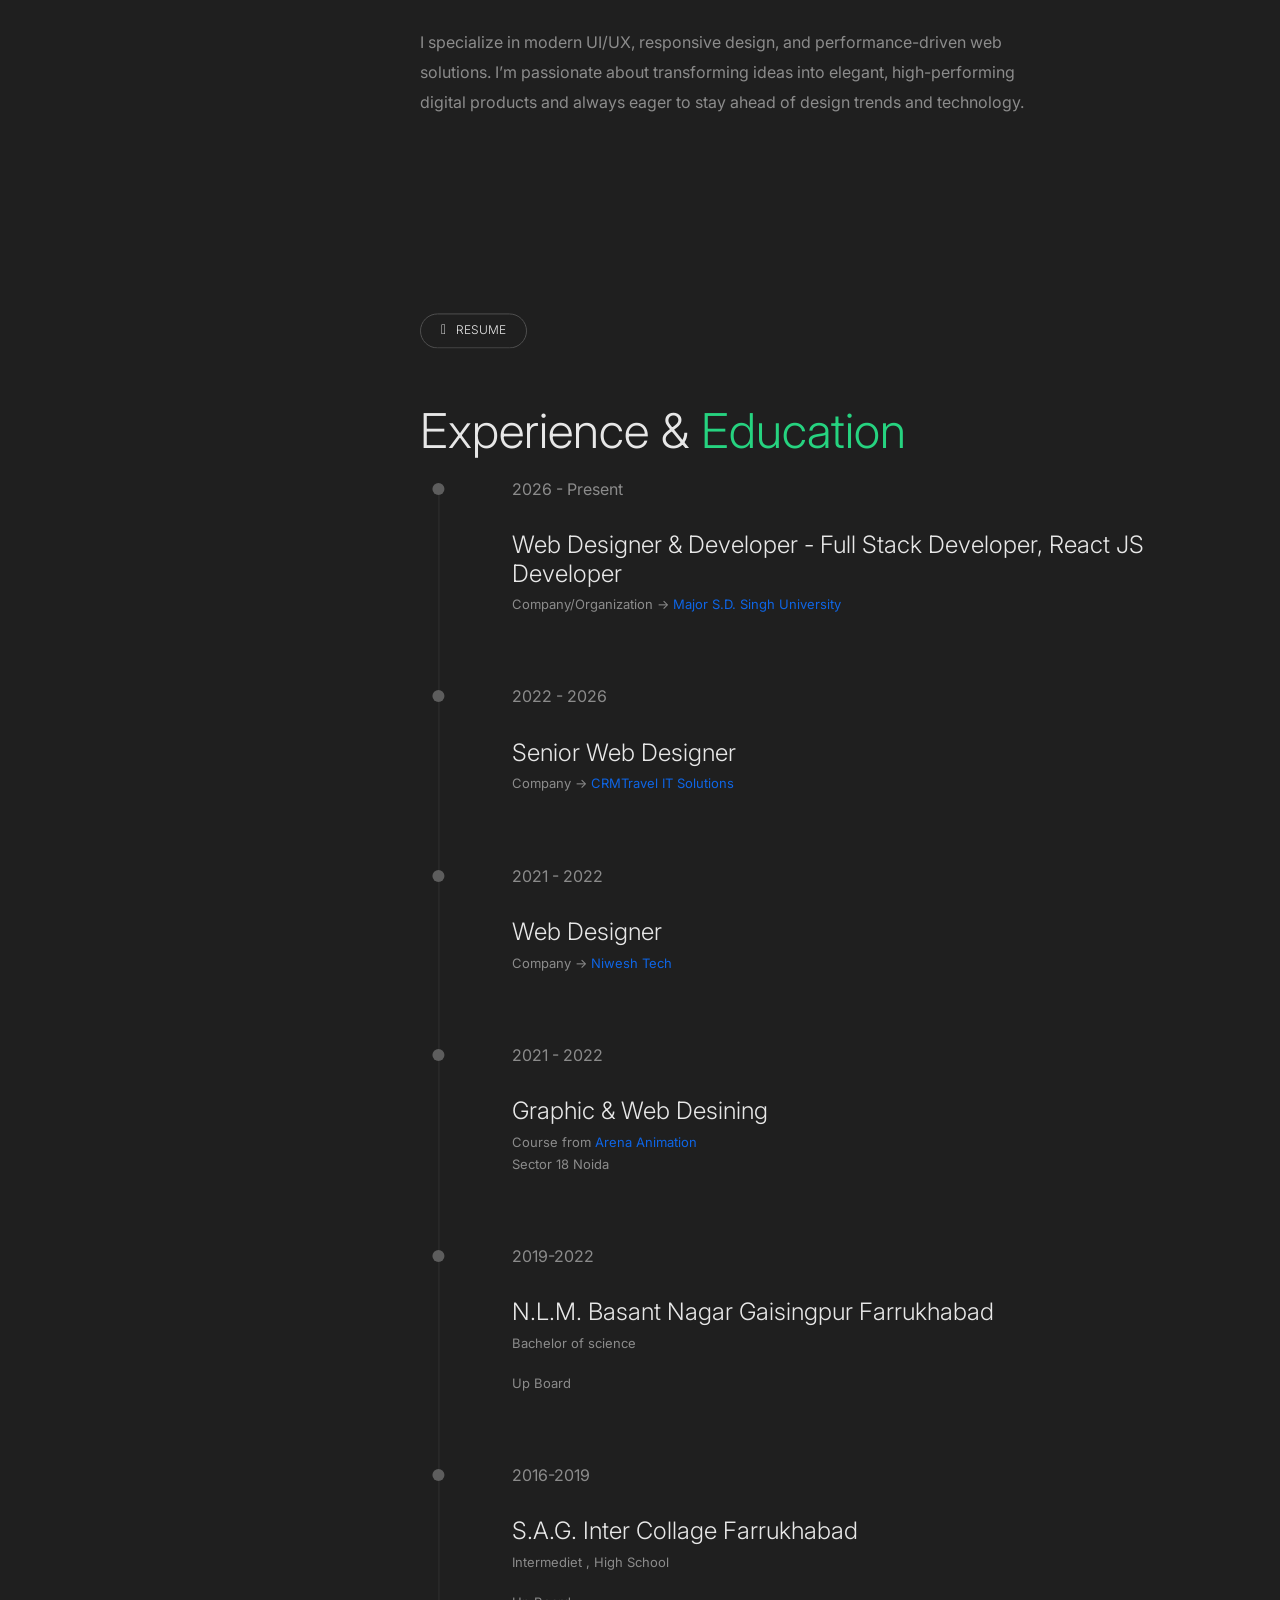
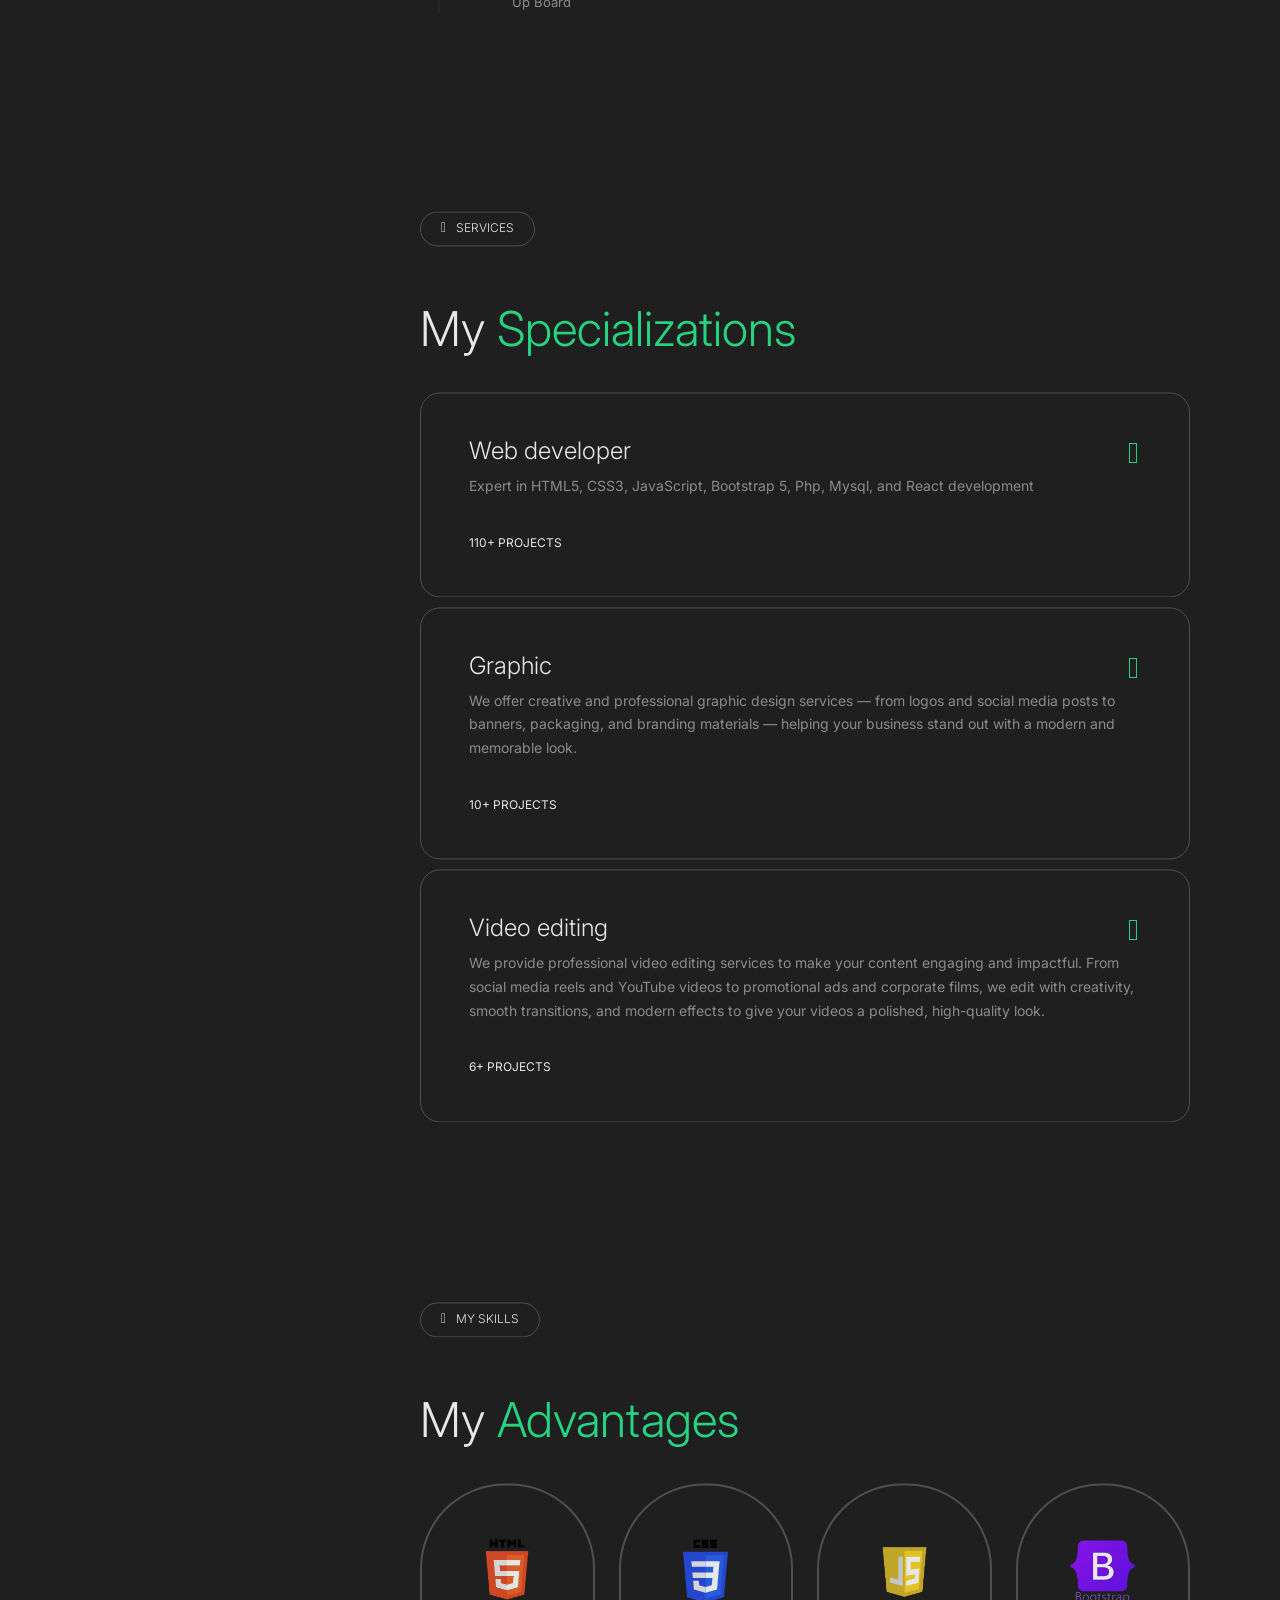
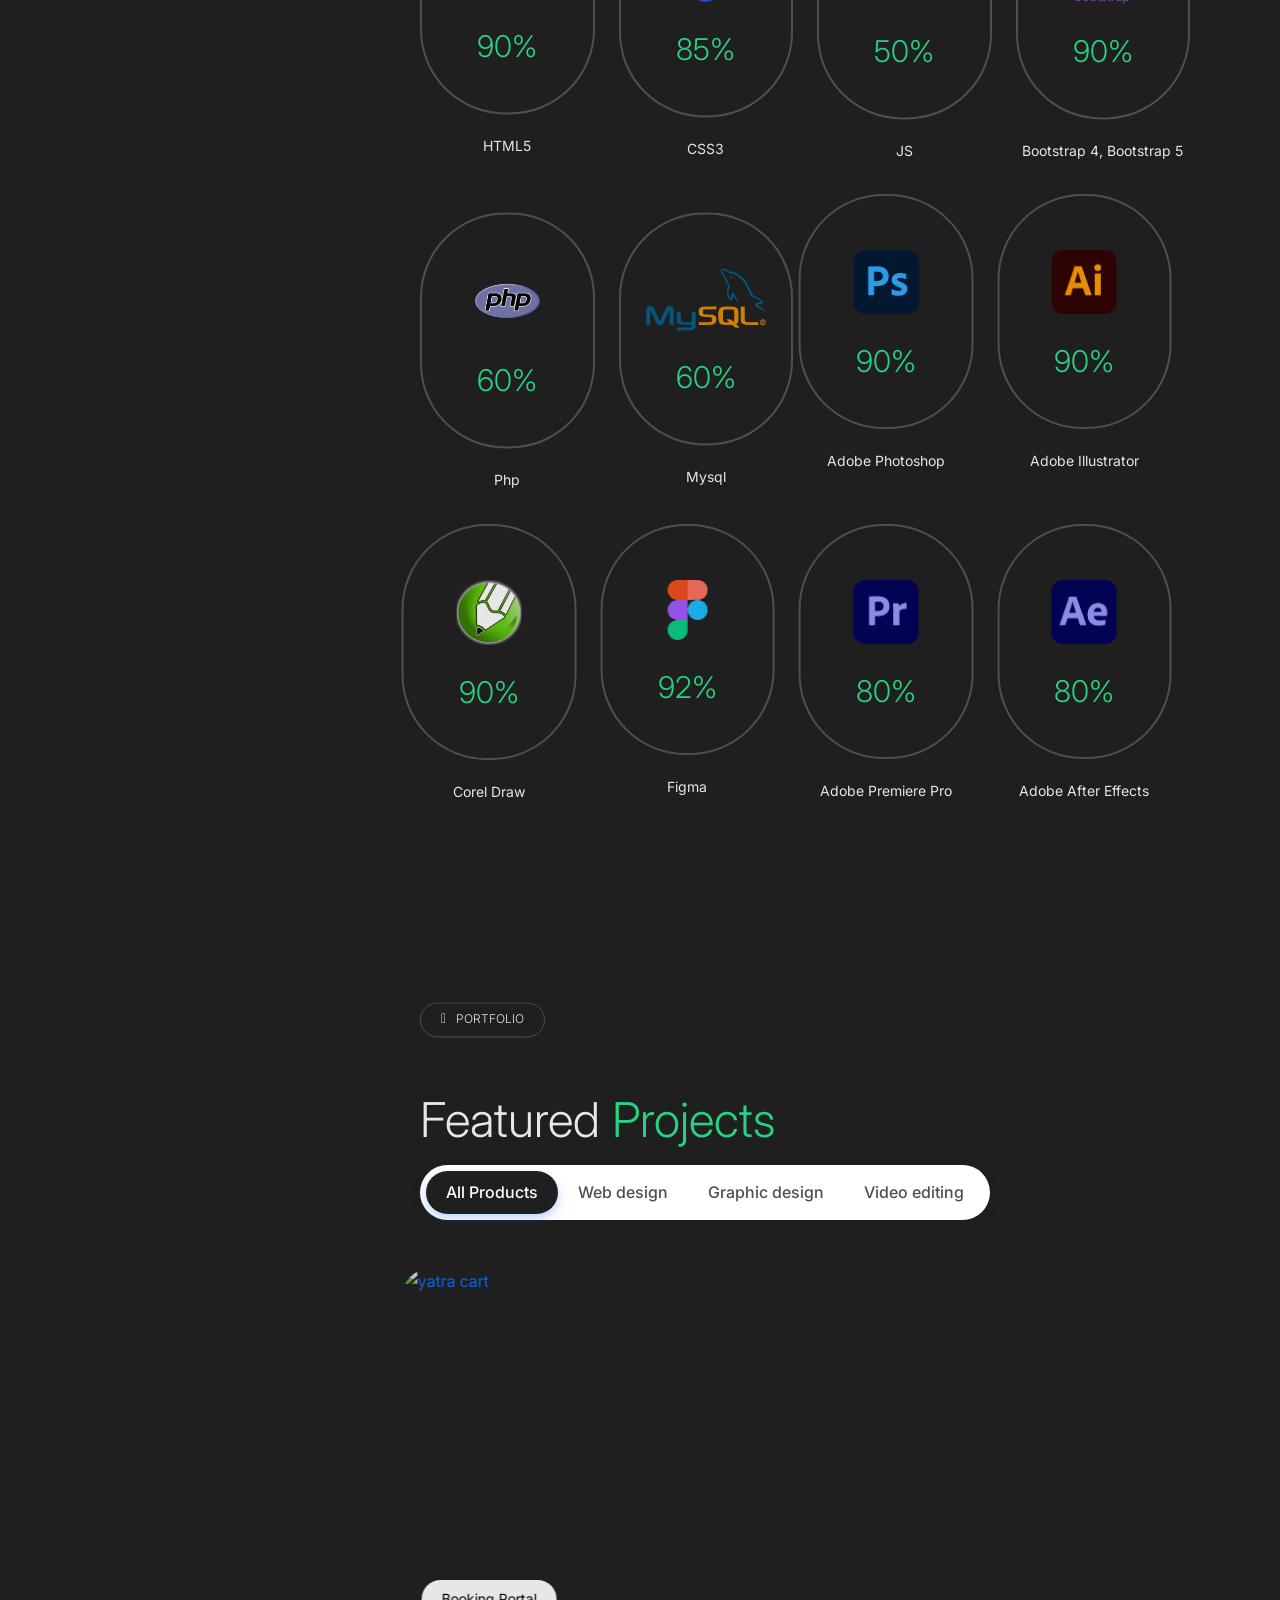
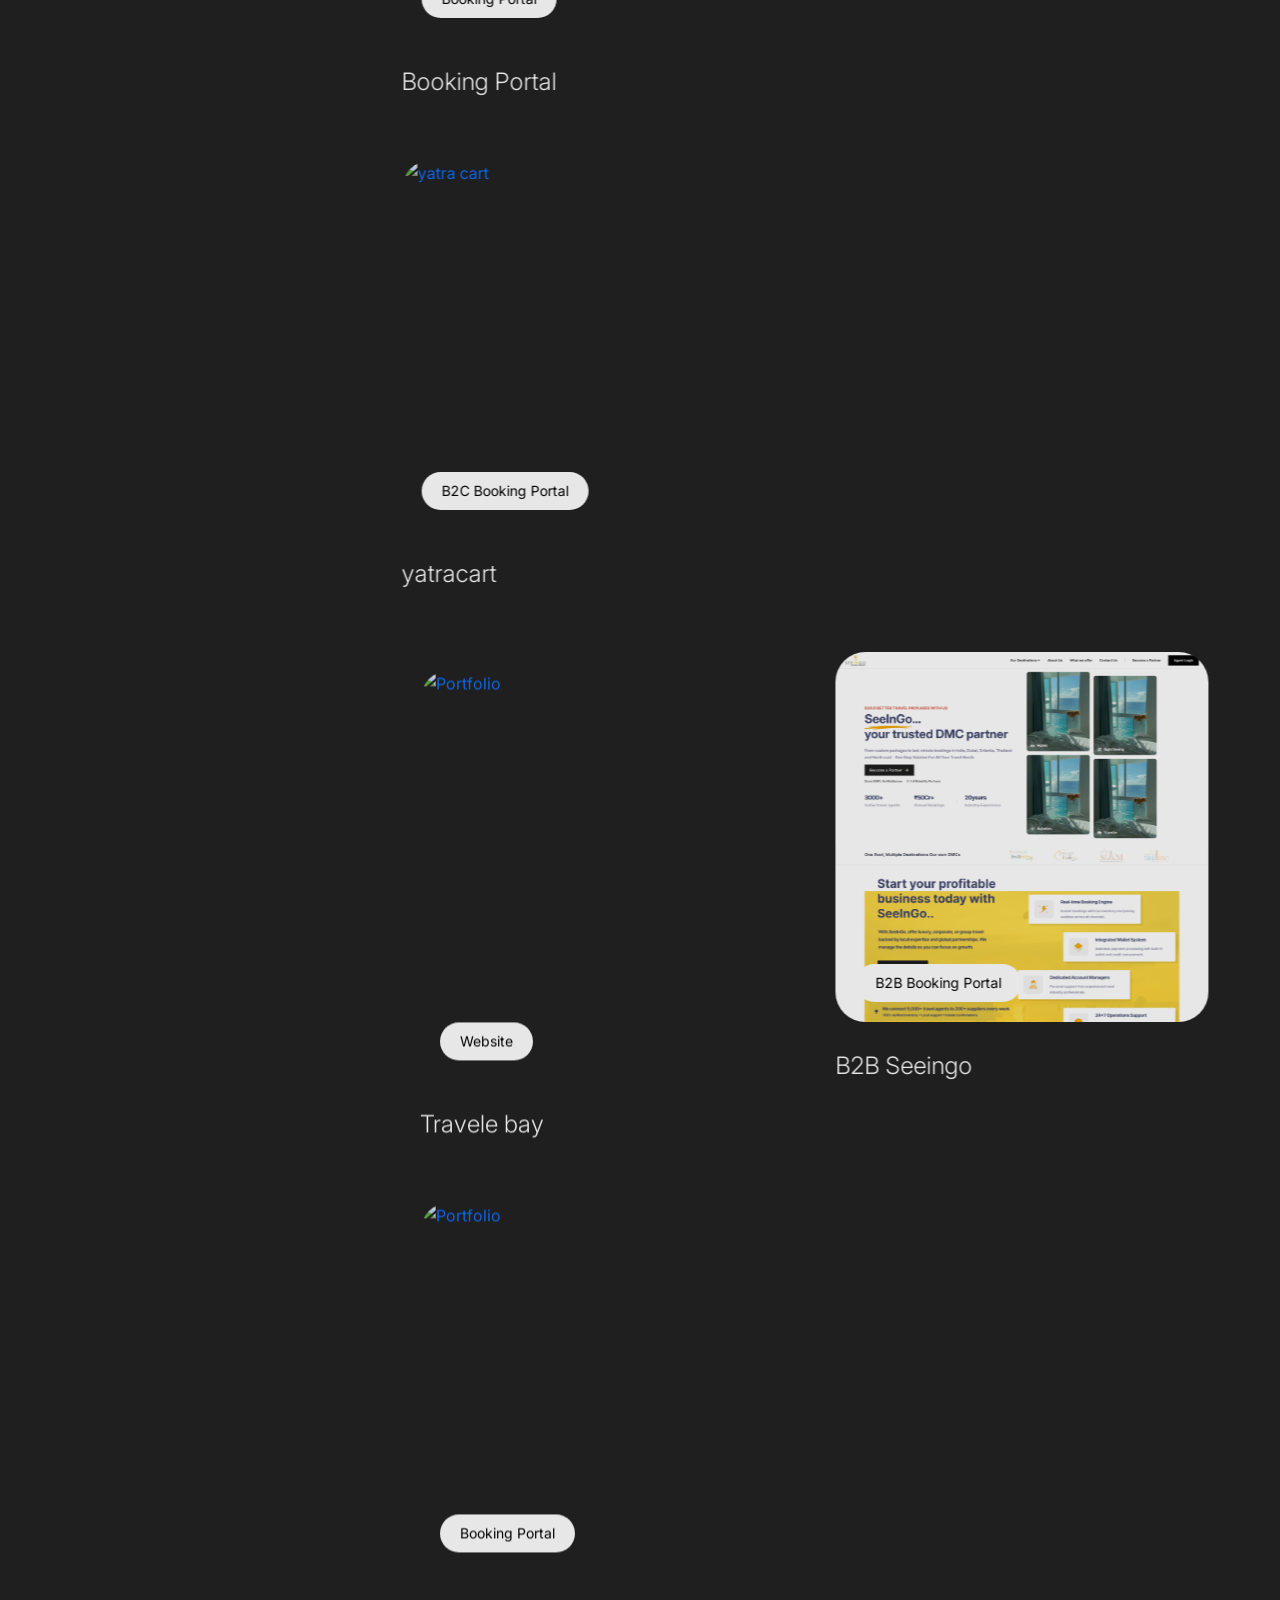
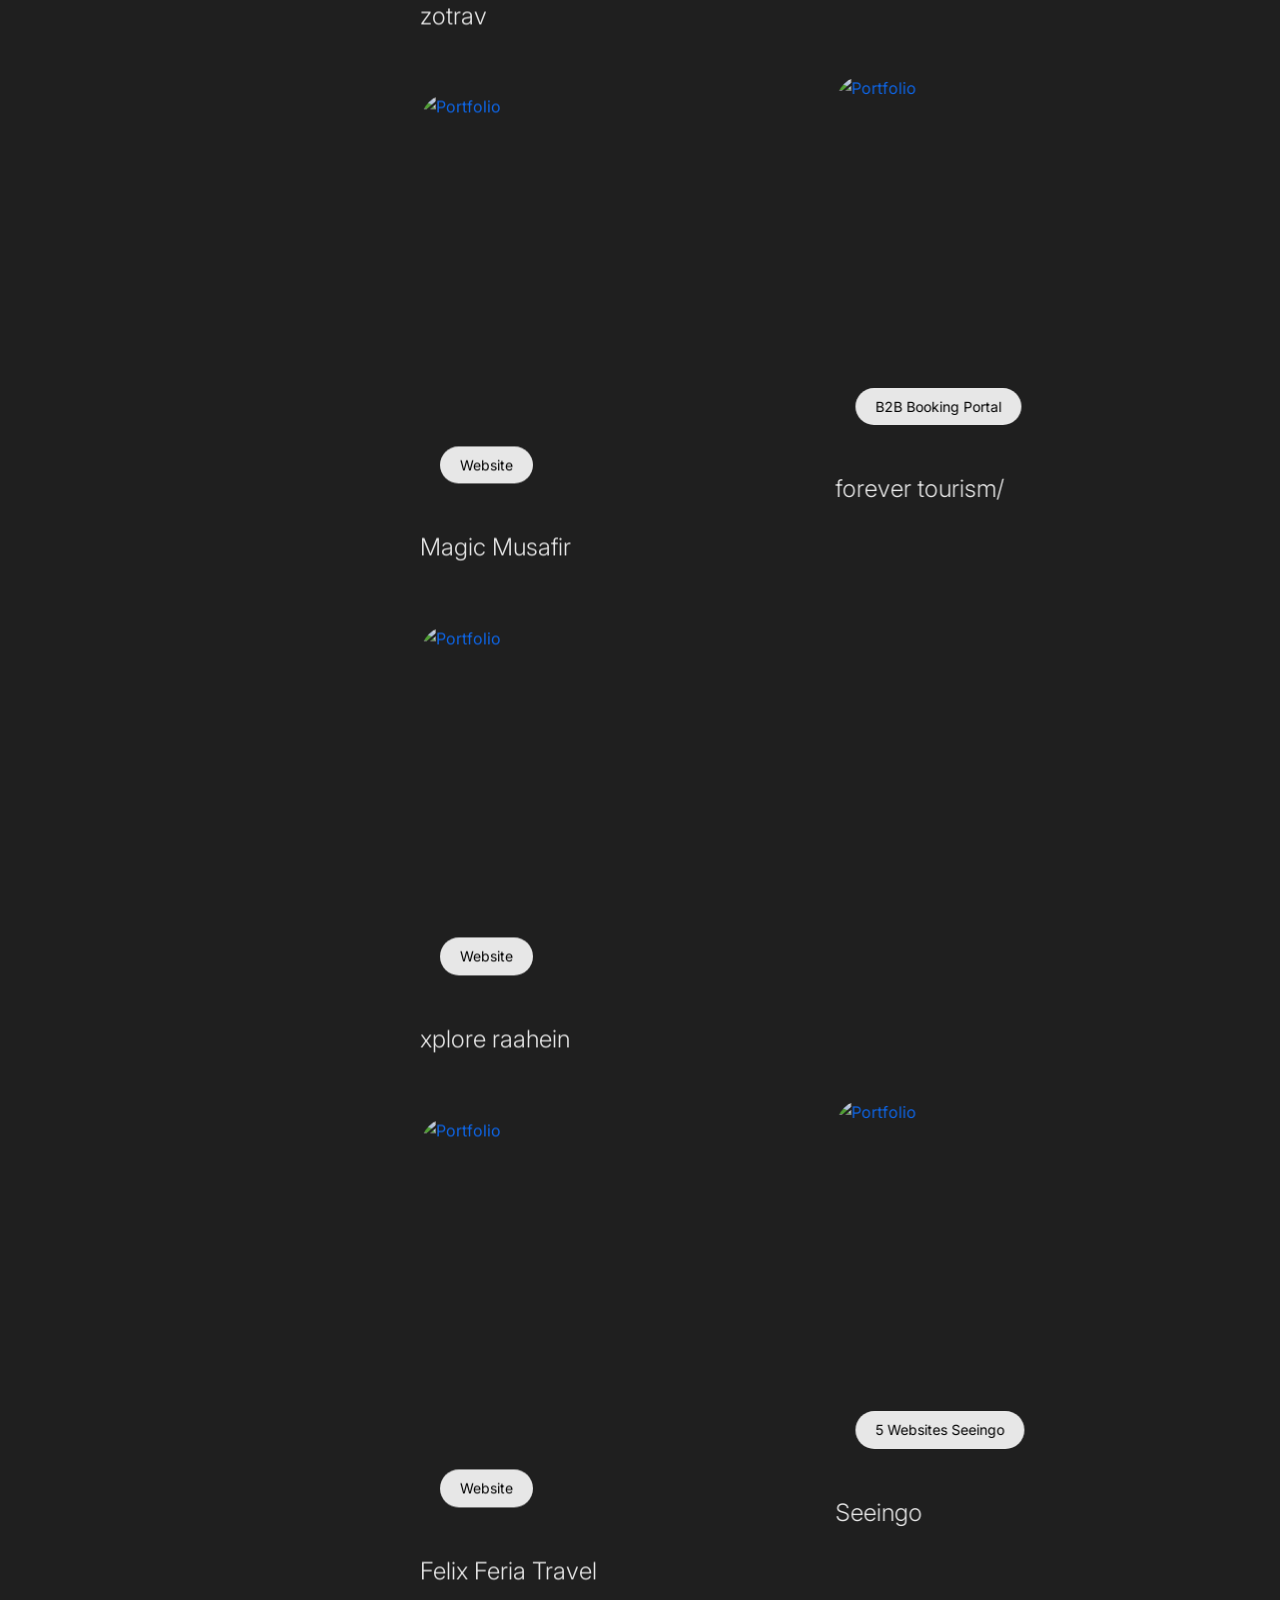
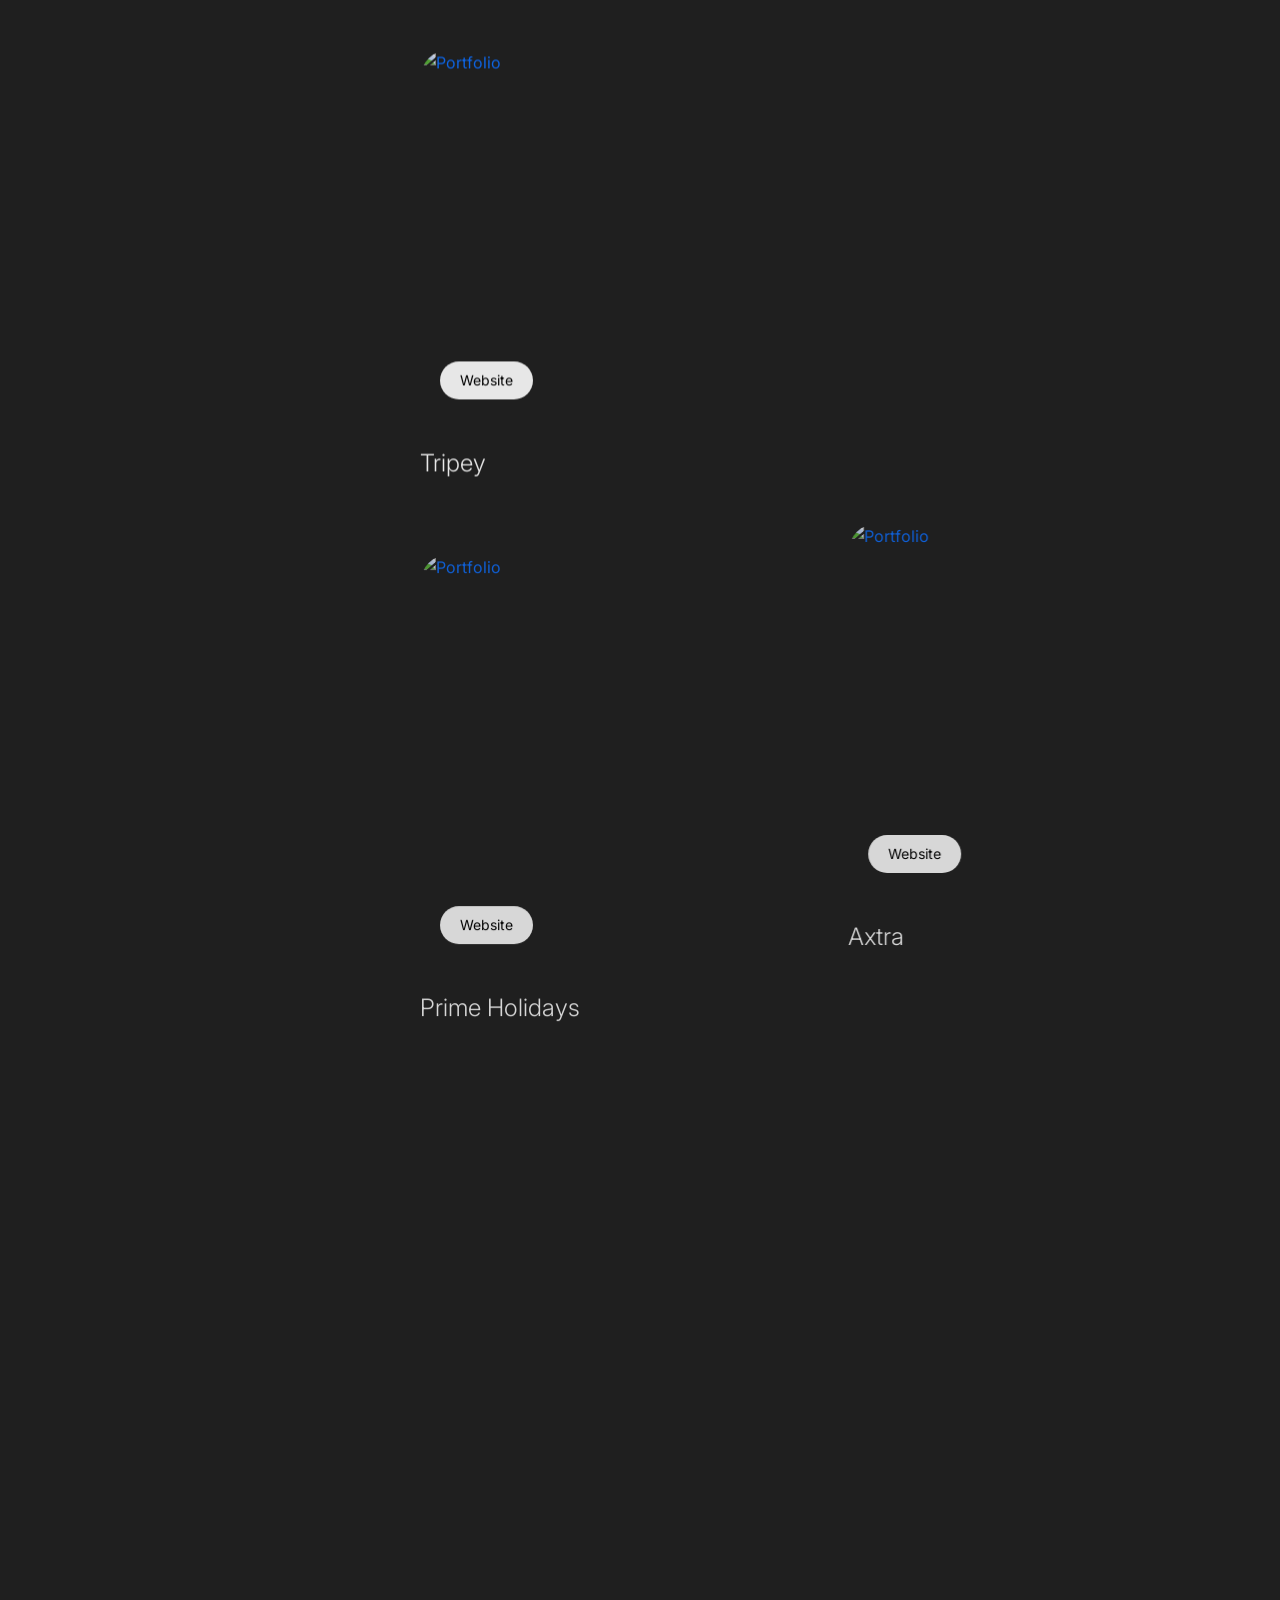
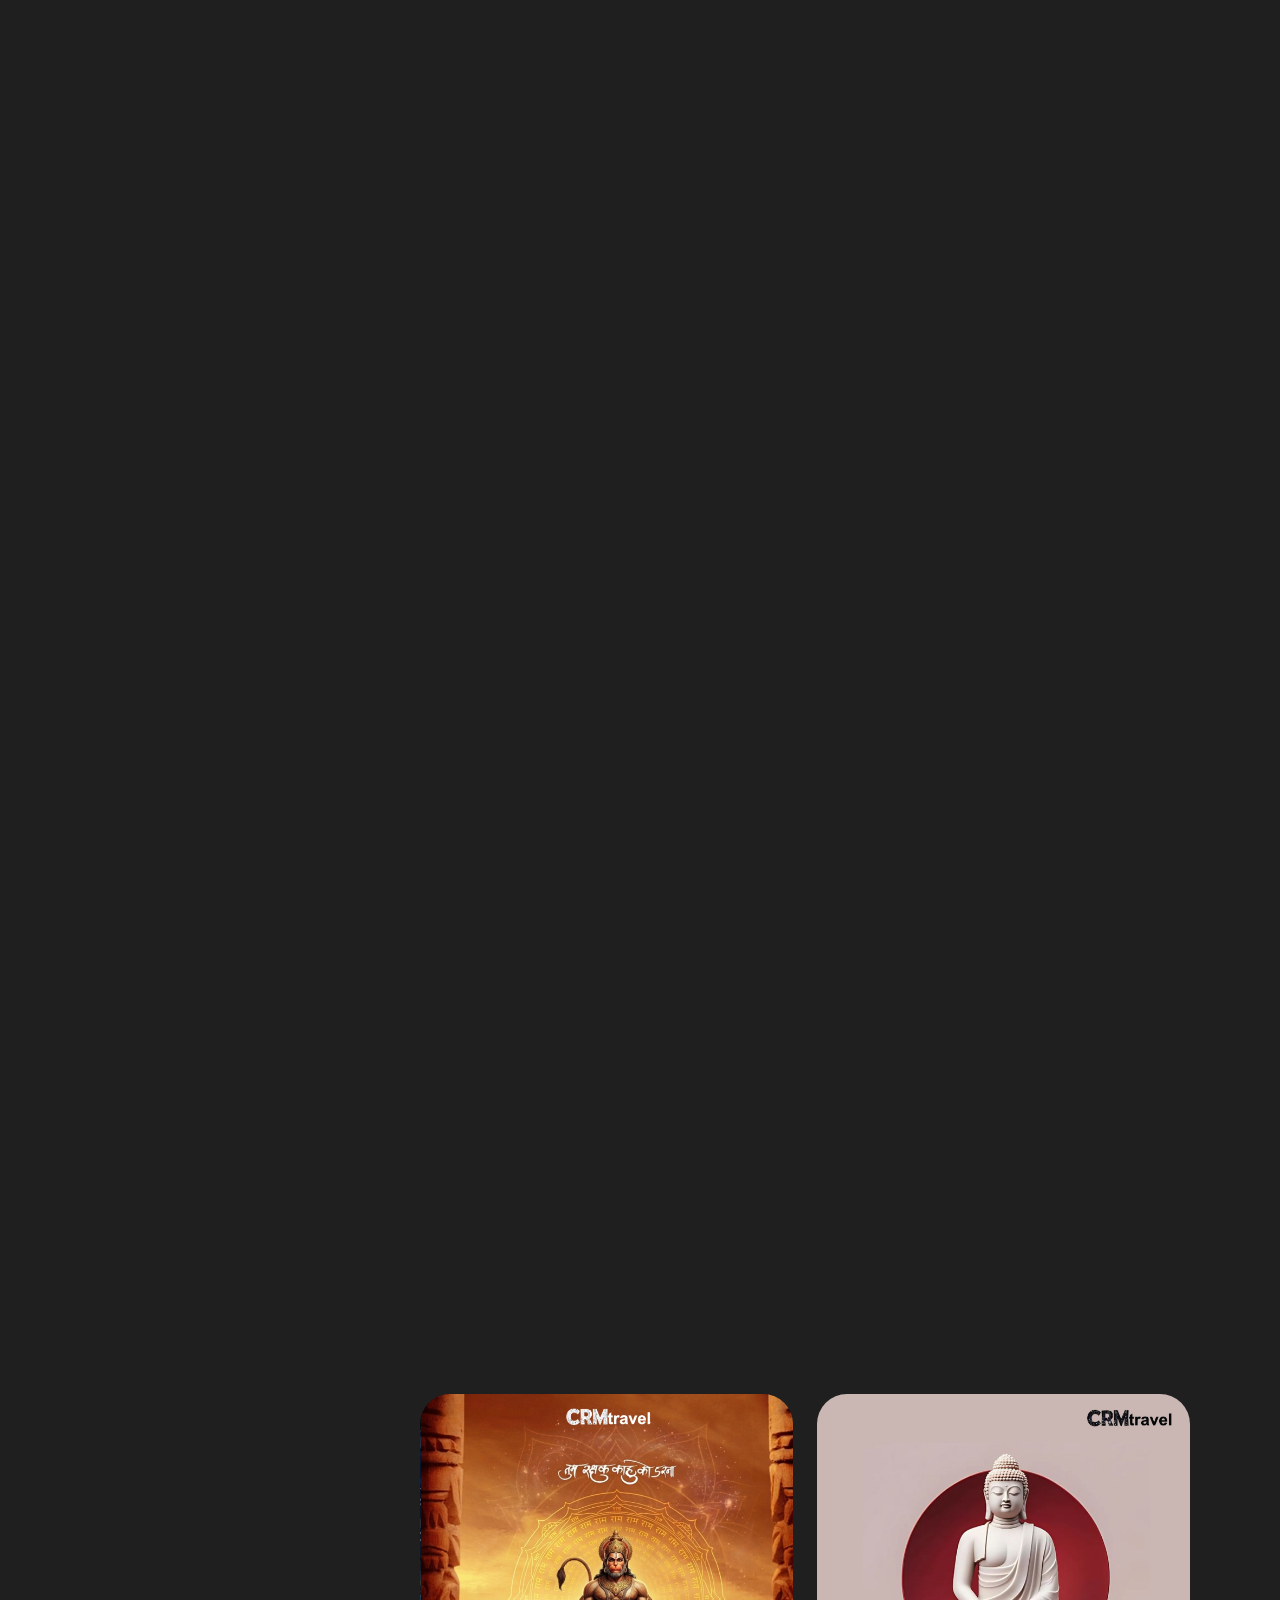
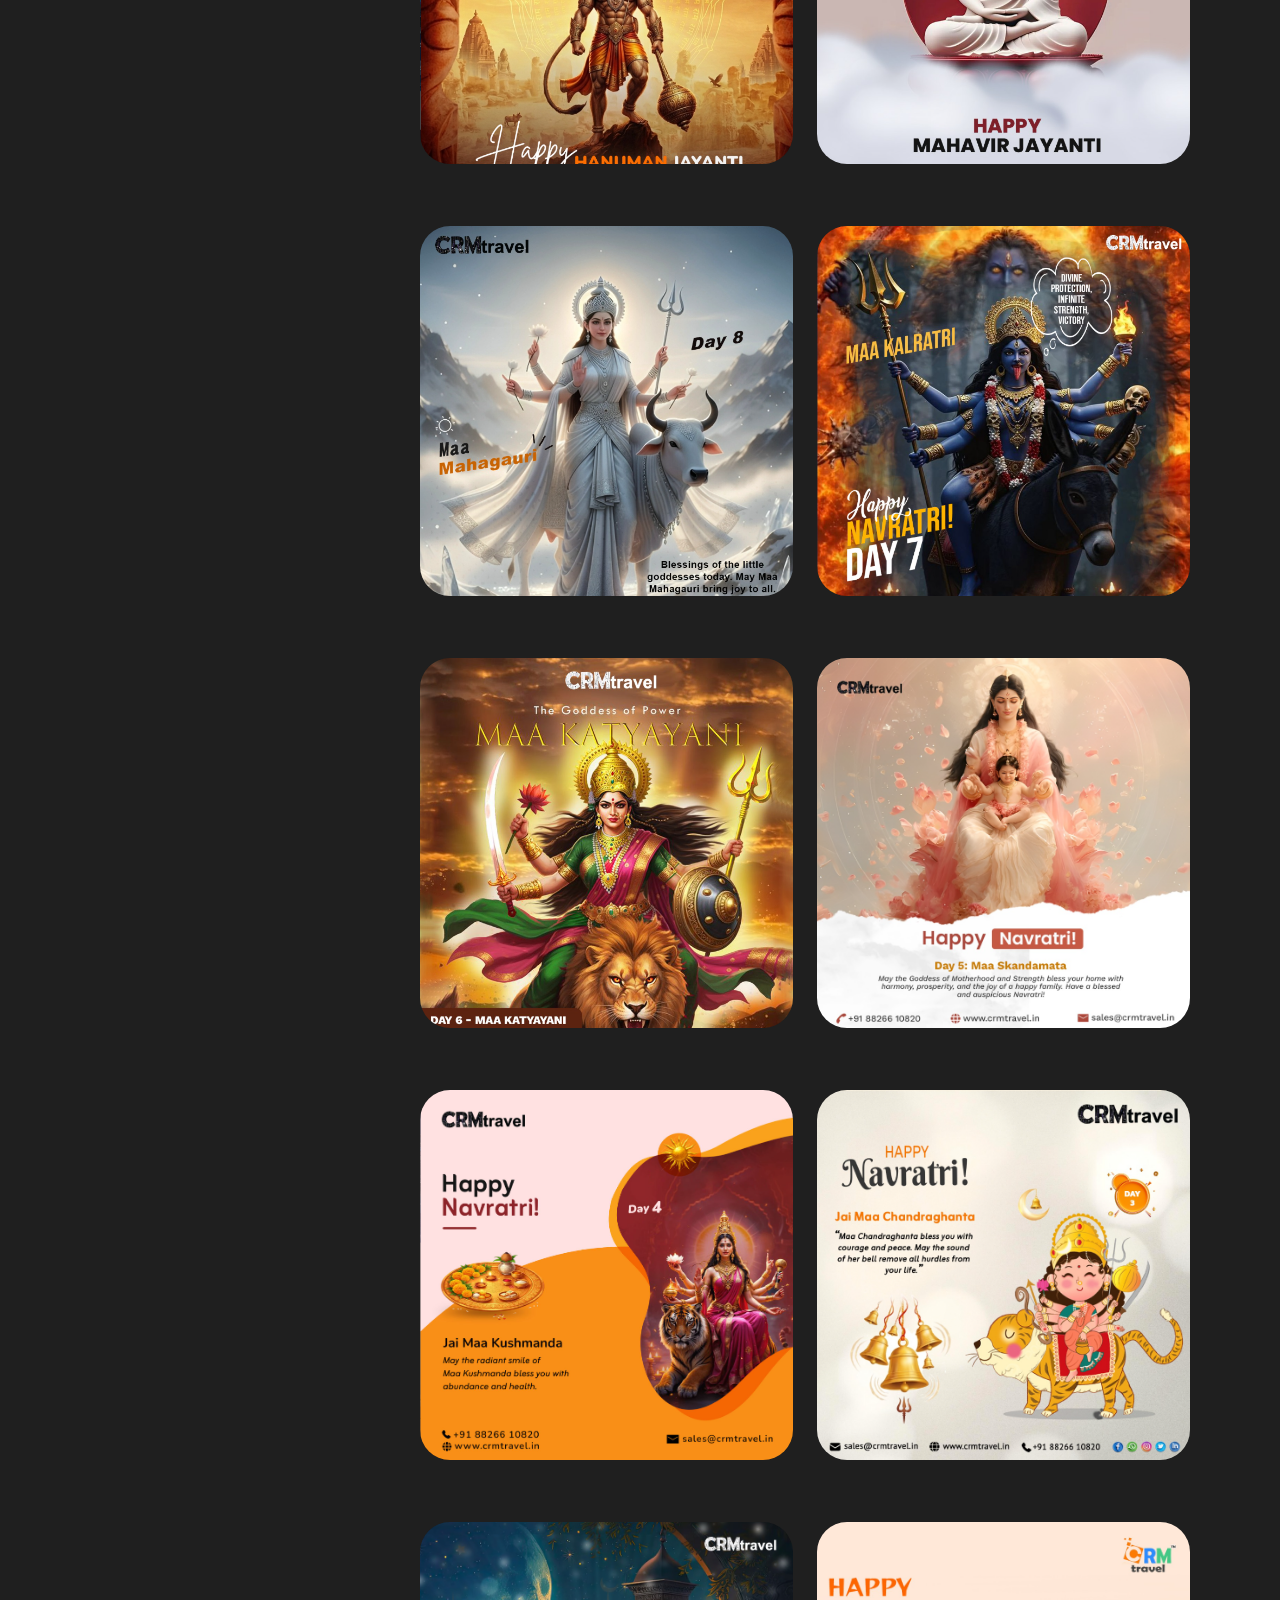
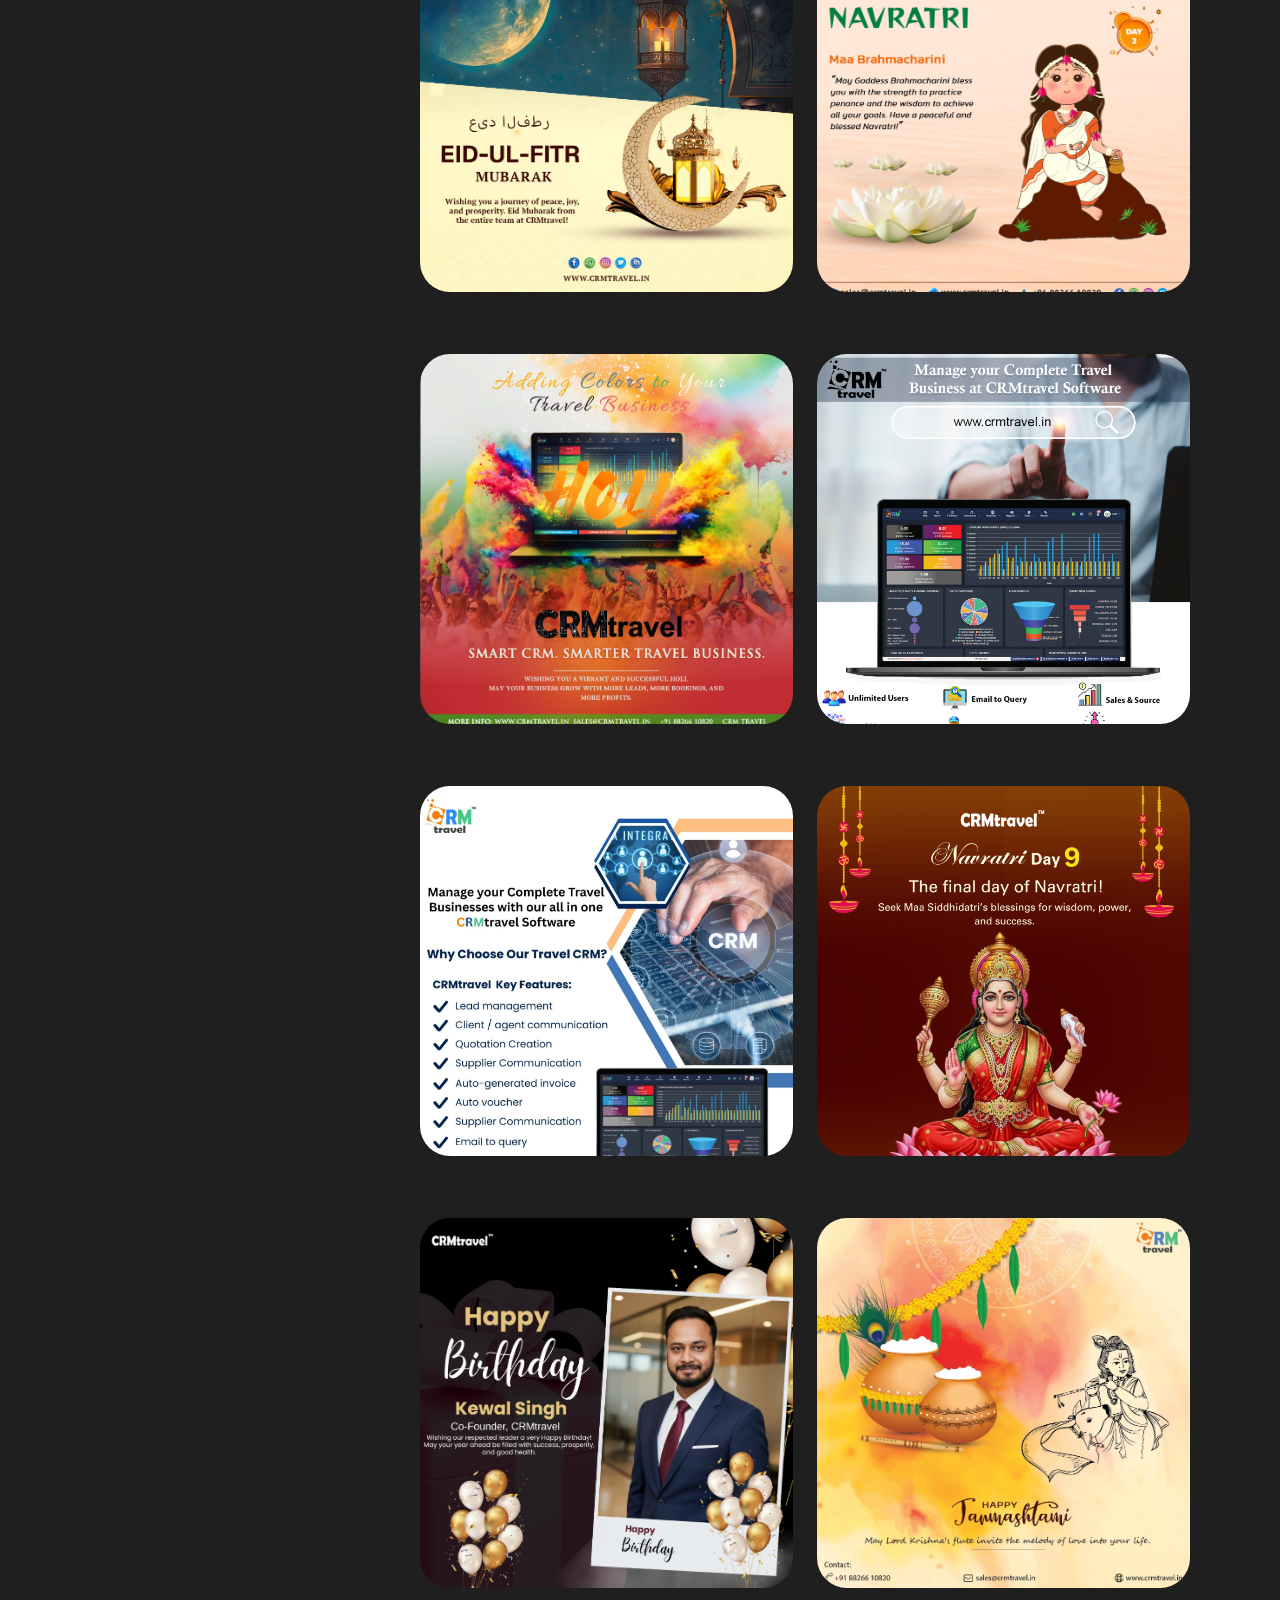
==== commit e8ba733a: "new update" ====
--- a/index.html
+++ b/index.html
@@ -157,12 +157,12 @@
     </ul>
 
     <div class="left-sidebar">
-        <div class="sidebar-header d-flex align-items-center justify-content-between">
-            <span class="fs-5 text-white">Vikas Kumar</span>
-            <span class="designation">Senior Web Designer</span>
+        <div class="sidebar-header">
+            <span class="fs-5 text-white">Vikas Kumar</span><br>
+            <span class="designation">Web Designer & Developer - <br>Full Stack Developer</span>
         </div>
-        <img class="me" src="assets/images/vikas-singh.png" alt="Me">
-        <h2 class="email">vr552078@gmail.com</h2>
+        <img class="me" src="assets/images/Creative Developer Profile Portrait.png" alt="Me">
+        <h2 class="email">vikaskumarf209625@gmail.com</h2>
         <h2 class="address">Address: Farrukhabad</h2>
         <p class="copyright">&copy; 2025 Vikas Kumar. All Rights Reserved</p>
         <ul class="social-profile d-flex align-items-center flex-wrap justify-content-center">
@@ -179,7 +179,7 @@
                 <a target="_blank" href="https://github.com/vikassingh63"><i class="lab la-github"></i></a>
             </li>
         </ul>
-        <a target="_blank" href="mailto:vr552078@gmail.com" class="theme-btn">
+        <a target="_blank" href="mailto:vikaskumarf209625@gmail.com" class="theme-btn">
             <i class="las la-envelope"></i> Hire Me!
         </a>
     </div>
@@ -189,13 +189,13 @@
             <div id="smooth-content">
 
                 <div class="left-sidebar">
-                    <div class="sidebar-header d-flex align-items-center justify-content-between">
-                        <span class="fs-5 text-white">Vikas Kumar</span>
-                        <span class="designation">Senior Web Designer</span>
+                    <div class="sidebar-header">
+                        <span class="fs-5 text-white">Vikas Kumar</span><br>
+                        <span class="designation">Web Designer & Developer - Full Stack Developer</span>
                     </div>
-                    <img class="me" src="assets/images/vikas-singh.png" alt="Me">
-                    <h2 class="email">vr552078@gmail.com</h2>
-                    <h2 class="address">New Ashok Nagar, Delhi</h2>
+                    <img class="me" src="assets/images/Creative Developer Profile Portrait.png" alt="Me">
+                    <h2 class="email">vikaskumarf209625@gmail.com</h2>
+                    <h2 class="address">Farrukhabad, Uttar Pradesh</h2>
                     <p class="copyright">&copy; 2025 Vikas Kumar. All Rights Reserved</p>
                     <ul class="social-profile d-flex align-items-center flex-wrap justify-content-center">
                         <li>
@@ -211,7 +211,7 @@
                             <a target="_blank" href="#"><i class="lab la-github"></i></a>
                         </li>
                     </ul>
-                    <a target="_blank" href="#" class="theme-btn">
+                    <a target="_blank" href="mailto:vikaskumarf209625@gmail.com" class="theme-btn">
                         <i class="las la-envelope"></i> Hire Me!
                     </a>
                 </div>
@@ -225,10 +225,10 @@
                                 <h4 class="subtitle scroll-animation" data-animation="fade_from_bottom">
                                     <i class="las la-home"></i> Introduce
                                 </h4>
-                                <h1 class="scroll-animation" data-animation="fade_from_bottom">Say Hi from <span>Vikas Kumar</span>, Senior Web Designer</h1>
-                            </div>
-
-                            <p class="scroll-animation" data-animation="fade_from_bottom">I craft visually stunning and user-friendly websites that elevate brands and drive results. From concept to launch — pixel perfect designs with clean, optimized code.</p>
+                                <h1 class="scroll-animation" data-animation="fade_from_bottom">Say Hi from <span>Vikas Kumar</span>, Full Stack Developer, React JS Developer</h1>
+                            </div>
+
+                            <p class="scroll-animation" data-animation="fade_from_bottom">I craft visually stunning and user-friendly Websites & Softwares that elevate brands and drive results. From concept to launch — pixel perfect designs with clean, optimized code.</p>
 
                             <a href="#portfolio" 
                                 class="go-to-project-btn scroll-to scroll-animation" 
@@ -239,7 +239,7 @@
         
                             <div class="facts d-flex">
                                 <div class="left scroll-animation" data-animation="fade_from_left">
-                                    <h1>3+</h1>
+                                    <h1>3.6+</h1>
                                     <p>Years of <br>Experience</p>
                                 </div>
                                 <div class="right scroll-animation" data-animation="fade_from_right">
@@ -259,10 +259,10 @@
                                     <i class="lar la-user"></i> About
                                 </h4>
 
-                                <h1 class="scroll-animation" data-animation="fade_from_bottom">Every great design begin with<br> an even <span>better story</span></h1>
-
-                            </div>
-                            <p class="scroll-animation" data-animation="fade_from_bottom">With over 3 years of experience in crafting impactful digital experiences, I currently serve as a Senior Web Designer at CRMTravel IT Solutions. Over the past 3 years, I’ve designed and delivered user-focused websites and applications for diverse clients, blending creativity with functionality.
+                                <h1 class="scroll-animation" data-animation="fade_from_bottom">Every great design & development begin with<br> an even <span>better story</span></h1>
+
+                            </div>
+                            <p class="scroll-animation" data-animation="fade_from_bottom">With over 3 years of experience in crafting impactful digital experiences, I currently serve as a Web Designer & Developer - Full Stack Developer, React JS Developer at Major SD Singh University (Previous Company - CRMTravel IT Solutions). Over the past 3.6 years, I've designed and delivered user-focused websites and applications for diverse clients, blending creativity with functionality.
                                 <br>
                                 <br>
                                 I specialize in modern UI/UX, responsive design, and performance-driven web solutions. I’m passionate about transforming ideas into elegant, high-performing digital products and always eager to stay ahead of design trends and technology.
@@ -284,22 +284,29 @@
         
                             <div class="resume-timeline">
                                 <div class="item scroll-animation" data-animation="fade_from_right">
-                                    <span class="date">2022 - Present</span>
+                                    <span class="date">2026 - Present</span>
+                                    <h2>Web Designer & Developer - Full Stack Developer, React JS Developer 
+                                        <!-- <sub style="font-size: 10px;">Team leader</sub> -->
+                                    </h2>
+                                    <p>Company/Organization -> <a href="https://msds.ac.in/">Major S.D. Singh University</a></p>
+                                </div>
+                                <div class="item scroll-animation" data-animation="fade_from_right">
+                                    <span class="date">2022 - 2026</span>
                                     <h2>Senior Web Designer 
                                         <!-- <sub style="font-size: 10px;">Team leader</sub> -->
                                     </h2>
-                                    <p>Company -> CRMTravel IT Solutions</p>
+                                    <p>Company -> <a href="https://crmtravel.in/">CRMTravel IT Solutions</a></p>
                                 </div>
                                 <div class="item scroll-animation" data-animation="fade_from_right">
                                     <span class="date">2021 - 2022</span>
                                     <h2>Web Designer</h2>
-                                    <p>Company -> Niwesh Tech</p>
+                                    <p>Company -> <a href="https://niweshtech.com/">Niwesh Tech</a></p>
                                 </div>
 
                                 <div class="item scroll-animation" data-animation="fade_from_right">
                                     <span class="date">2021 - 2022</span>
                                     <h2>Graphic & Web Desining</h2>
-                                    <p class="mb-0">Course from Arena Animation</p>
+                                    <p class="mb-0">Course from <a href="https://arenaanimation-india.com/noida/">Arena Animation</a></p>
                                     <p>Sector 18 Noida</p>
                                 </div>
 
@@ -547,9 +554,8 @@
                                         <button class="nav-link" id="graphic-design" data-category="graphic-design" type="button">Graphic design</button>
                                     </li>
                                     <li class="nav-item" role="presentation">
-                                        <button class="nav-link" id="video" data-category="video" type="button">Video editing</button>
+                                        <button class="nav-link" id="video-editing" data-category="video-editing" type="button">Video editing</button>
                                     </li>
-                                    
                                 </ul>
                             </div>
                     
@@ -784,26 +790,29 @@
                                     </div>
                                 </div>
 
-                                <div class="col-md-12 scroll-animation category-item" data-animation="fade_from_right" data-category="video">
+                                <div class="col-md-12 scroll-animation category-item" data-animation="fade_from_right" data-category="video-editing">
                                     <iframe width="560" height="315" src="https://www.youtube.com/embed/vJuY1dLjIw4?si=mceQRcqT5ur4rsWI" title="YouTube video player" frameborder="0" allow="accelerometer; autoplay; clipboard-write; encrypted-media; gyroscope; picture-in-picture; web-share" referrerpolicy="strict-origin-when-cross-origin" allowfullscreen></iframe>
                                 </div>
-                                <div class="col-md-12 scroll-animation category-item" data-animation="fade_from_right" data-category="video">
+
+                                <div class="col-md-12 scroll-animation category-item" data-animation="fade_from_right" data-category="video-editing">
                                     <iframe width="560" height="315" src="https://www.youtube.com/embed/mW9H_1OV2l8?si=XqI2ke6CCUXbWZHY" title="YouTube video player" frameborder="0" allow="accelerometer; autoplay; clipboard-write; encrypted-media; gyroscope; picture-in-picture; web-share" referrerpolicy="strict-origin-when-cross-origin" allowfullscreen></iframe>
                                 </div>
-                                <div class="col-md-12 scroll-animation category-item" data-animation="fade_from_right" data-category="video">
+
+                                <div class="col-md-12 scroll-animation category-item" data-animation="fade_from_right" data-category="video-editing">
                                     <iframe width="560" height="315" src="https://www.youtube.com/embed/DmLfeIQA8zI?si=7x5VTExFuYPDxaKX" title="YouTube video player" frameborder="0" allow="accelerometer; autoplay; clipboard-write; encrypted-media; gyroscope; picture-in-picture; web-share" referrerpolicy="strict-origin-when-cross-origin" allowfullscreen></iframe>
                                 </div>
-                                <div class="col-md-12 scroll-animation category-item" data-animation="fade_from_right" data-category="video">
+
+                                <div class="col-md-12 scroll-animation category-item" data-animation="fade_from_right" data-category="video-editing">
                                     <iframe width="560" height="315" src="https://www.youtube.com/embed/bll54C8MwT4?si=HzrZcZqYTTWqOuSy" title="YouTube video player" frameborder="0" allow="accelerometer; autoplay; clipboard-write; encrypted-media; gyroscope; picture-in-picture; web-share" referrerpolicy="strict-origin-when-cross-origin" allowfullscreen></iframe>
                                 </div>
-                                <div class="col-md-12 scroll-animation category-item" data-animation="fade_from_right" data-category="video">
+
+                                <div class="col-md-12 scroll-animation category-item" data-animation="fade_from_right" data-category="video-editing">
                                     <iframe width="560" height="315" src="https://www.youtube.com/embed/uyRxeONhfn4?si=YcPola08VDgp4hS4" title="YouTube video player" frameborder="0" allow="accelerometer; autoplay; clipboard-write; encrypted-media; gyroscope; picture-in-picture; web-share" referrerpolicy="strict-origin-when-cross-origin" allowfullscreen></iframe>
                                 </div>
-                                <div class="col-md-12 scroll-animation category-item" data-animation="fade_from_right" data-category="video">
+
+                                <div class="col-md-12 scroll-animation category-item" data-animation="fade_from_right" data-category="video-editing">
                                     <iframe width="560" height="315" src="https://www.youtube.com/embed/883bT3TZ7Ng?si=izpabFJPxE0YNcu4" title="YouTube video player" frameborder="0" allow="accelerometer; autoplay; clipboard-write; encrypted-media; gyroscope; picture-in-picture; web-share" referrerpolicy="strict-origin-when-cross-origin" allowfullscreen></iframe>
                                 </div>
-
-                                
 
                             </div>
         
@@ -820,7 +829,7 @@
                                 </h4>
                                 <h1 class="scroll-animation" data-animation="fade_from_bottom">Let's Work <span>Together!</span></h1>
                             </div>
-                            <h3 class="scroll-animation" data-animation="fade_from_bottom">vr552078@gmail.com</h3>
+                            <h3 class="scroll-animation" data-animation="fade_from_bottom">vikaskumarf209625@gmail.com</h3>
                             <p id="required-msg">* Marked fields are required to fill.</p>
 
                             <form class="contact-form scroll-animation d-none" data-animation="fade_from_bottom" method="POST" action="https://wpriverthemes.com/HTML/mailer.php">
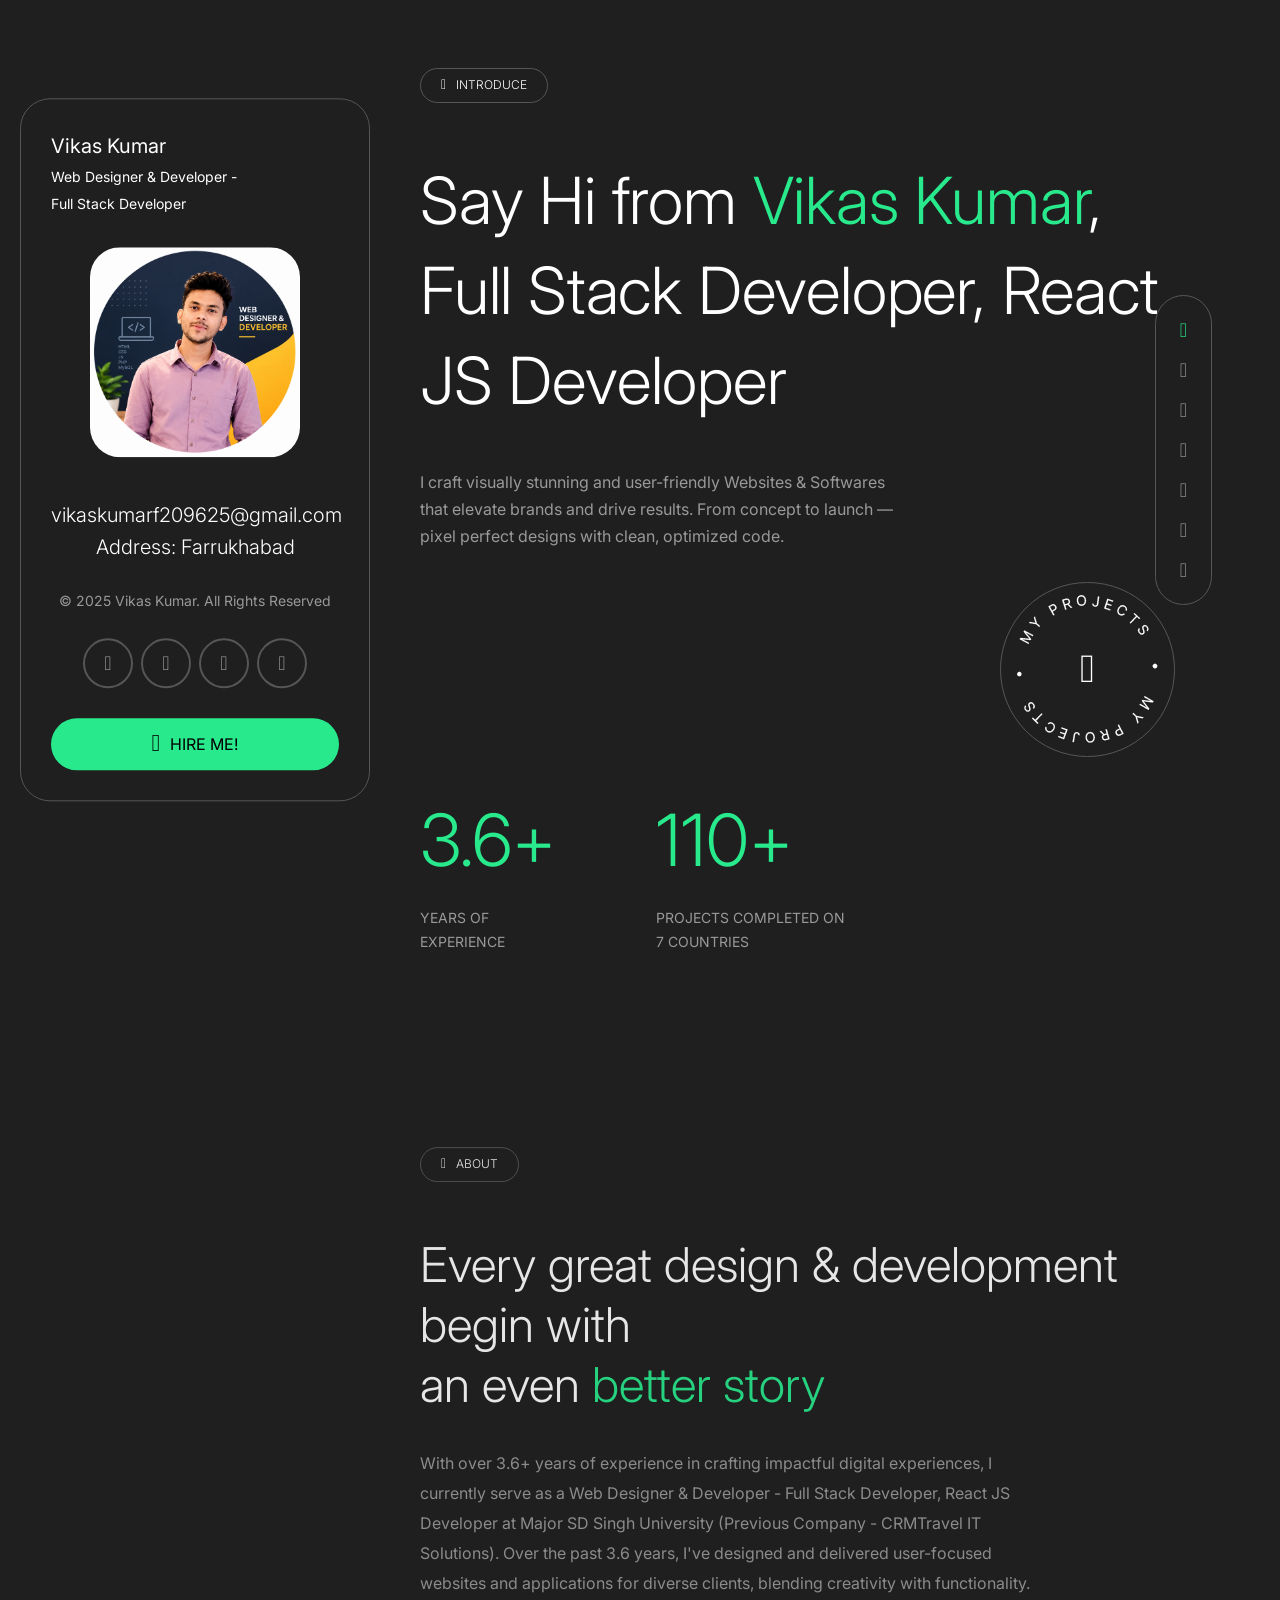
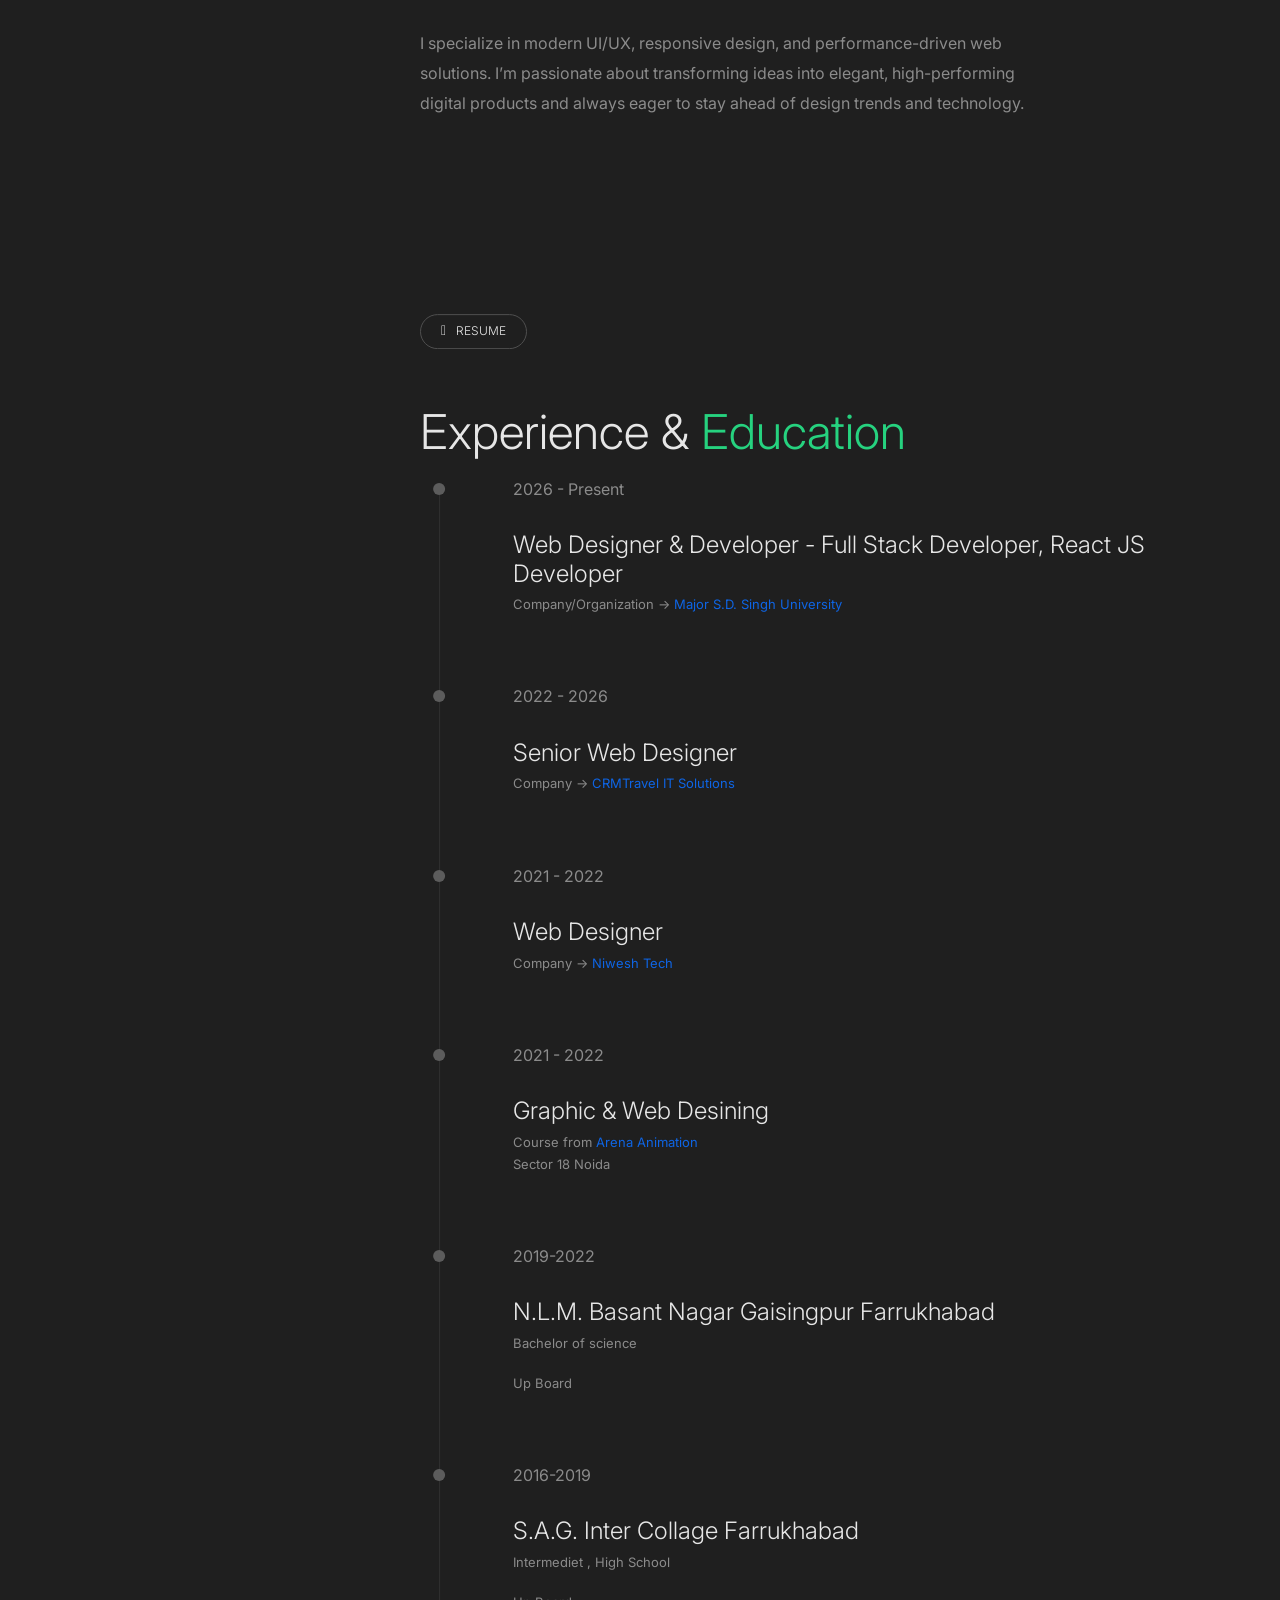
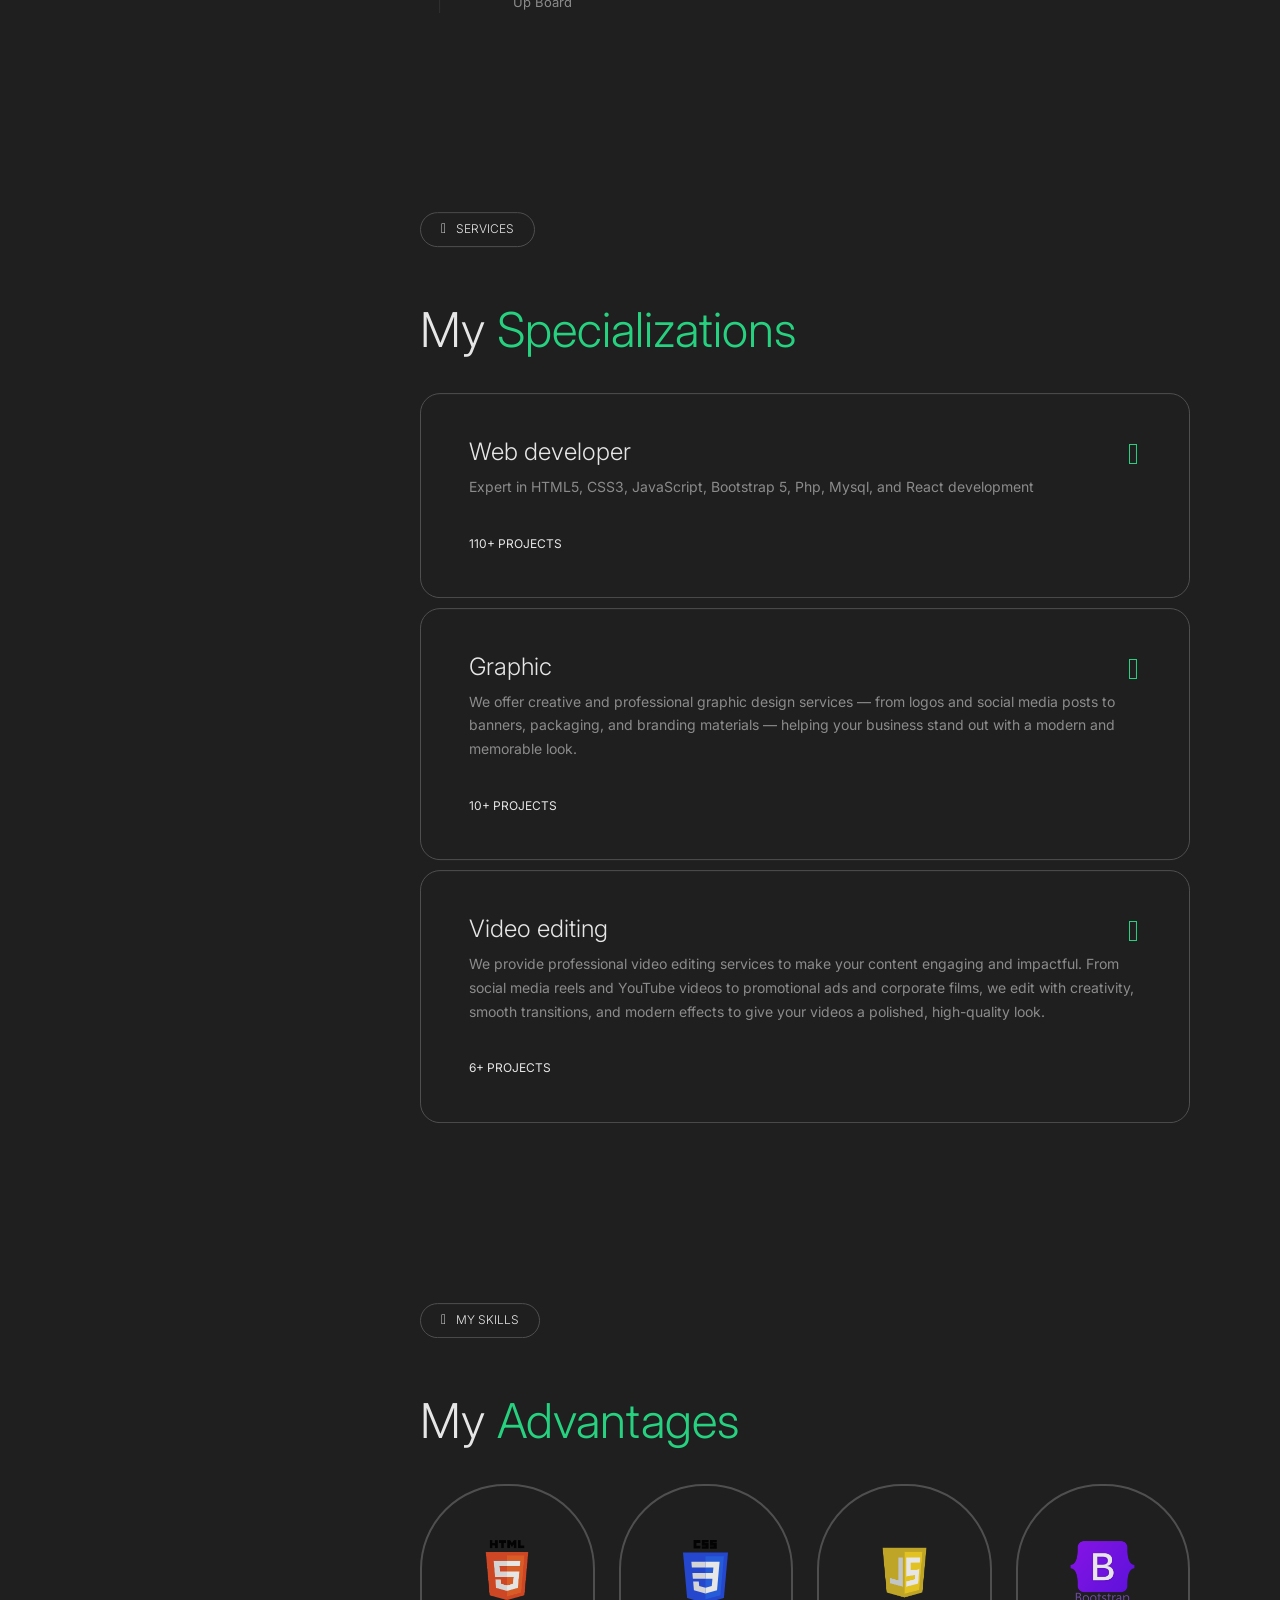
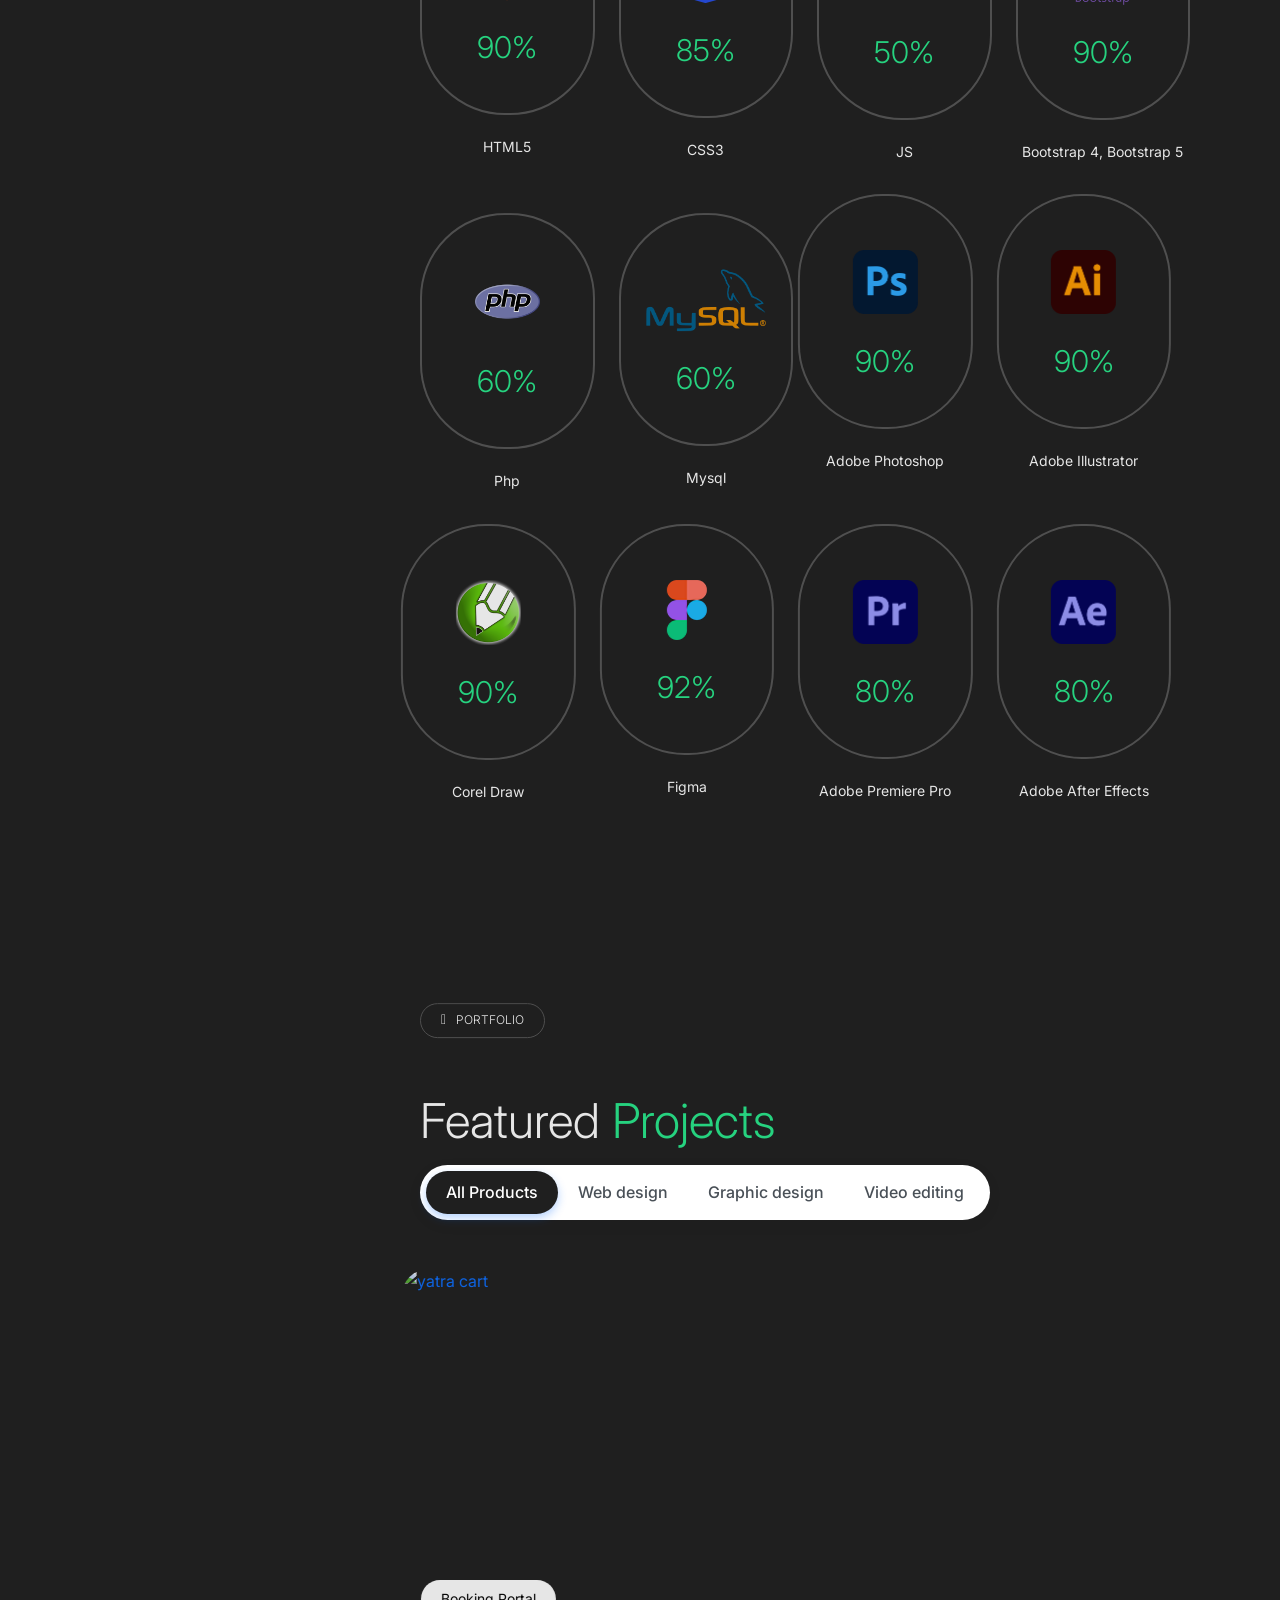
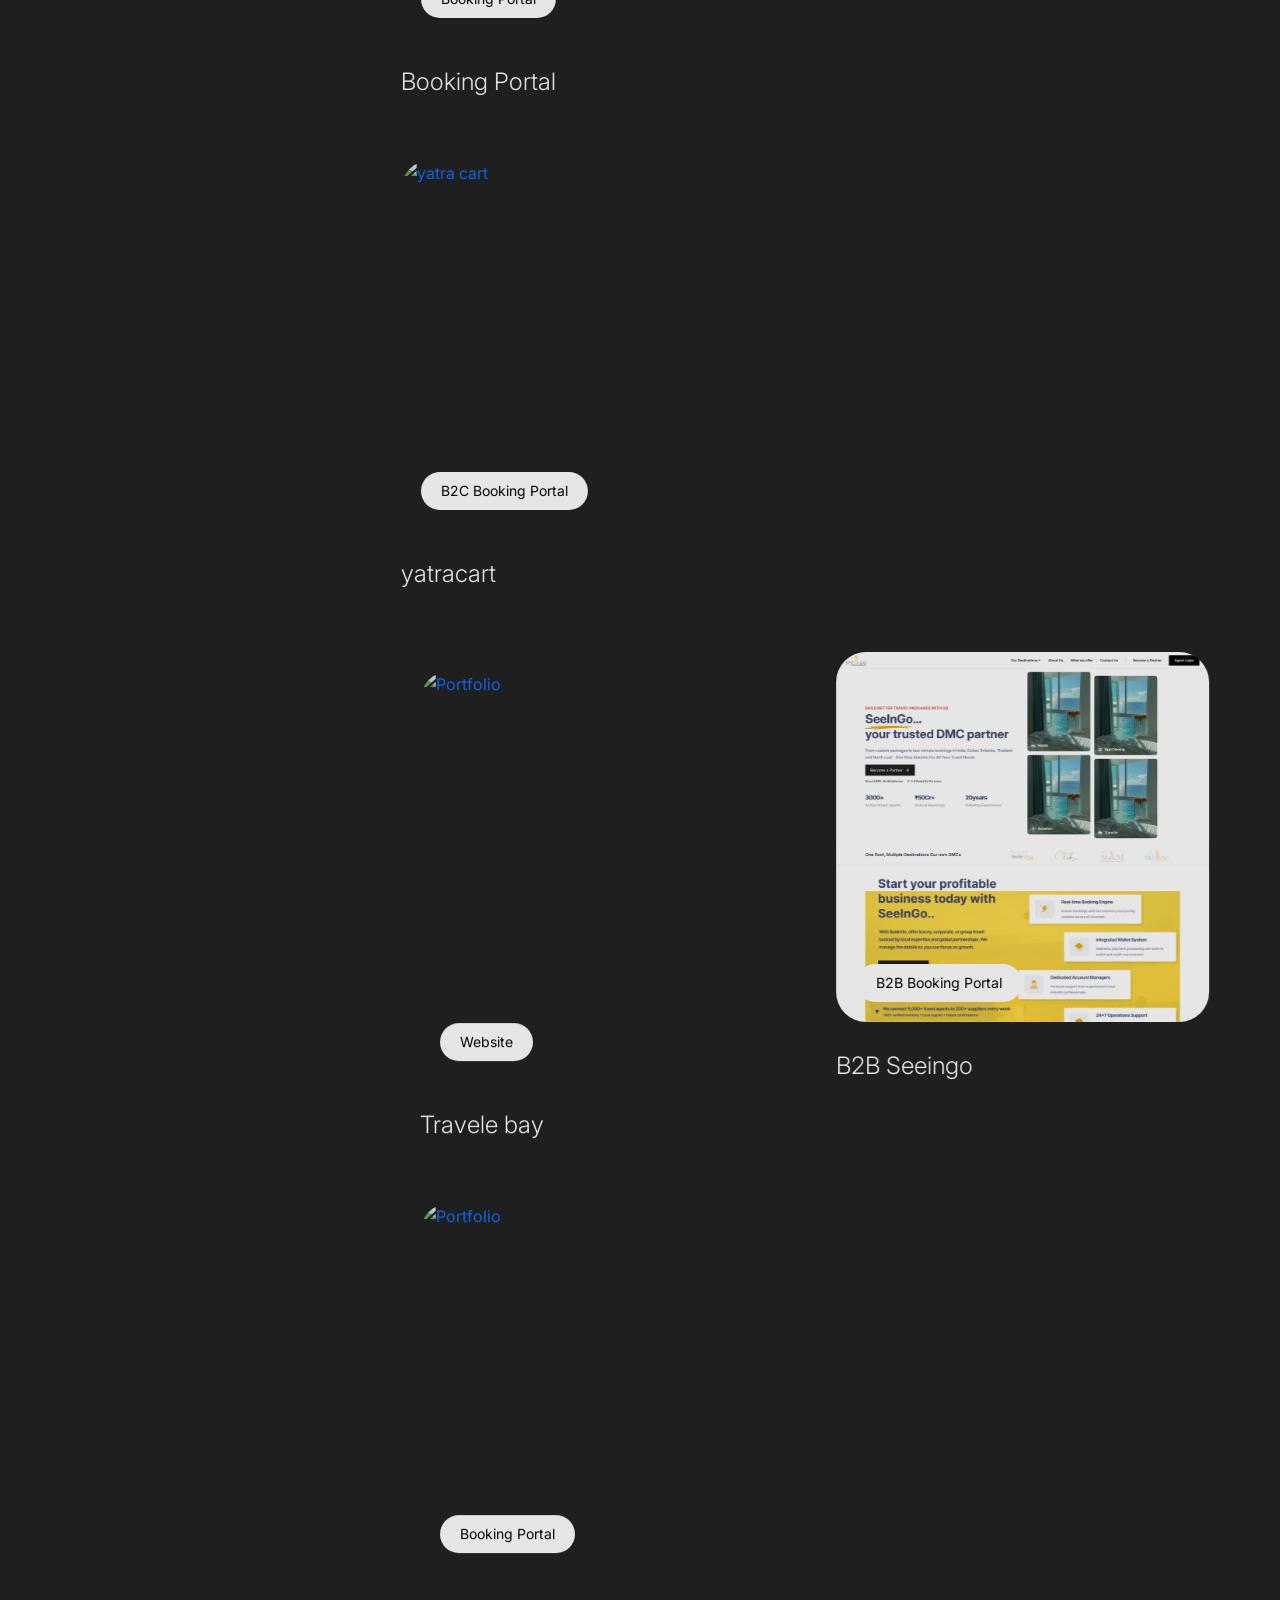
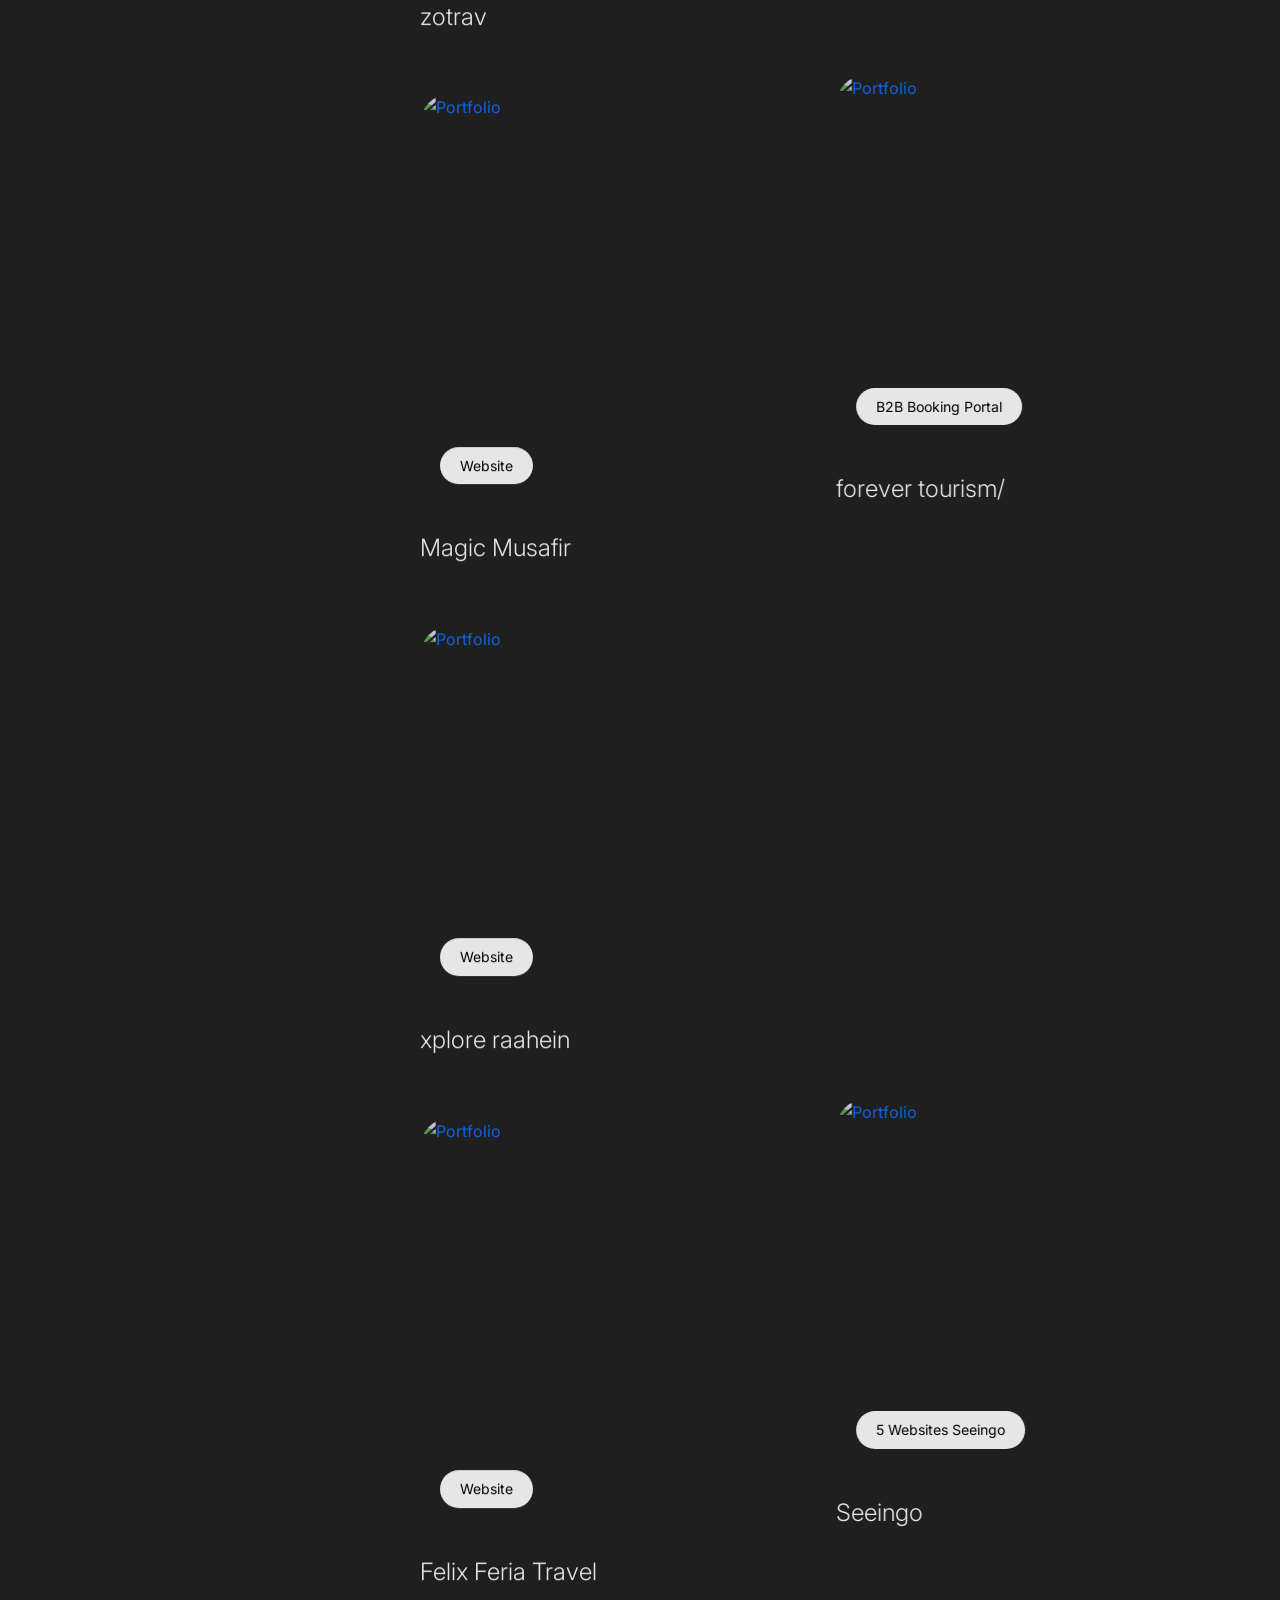
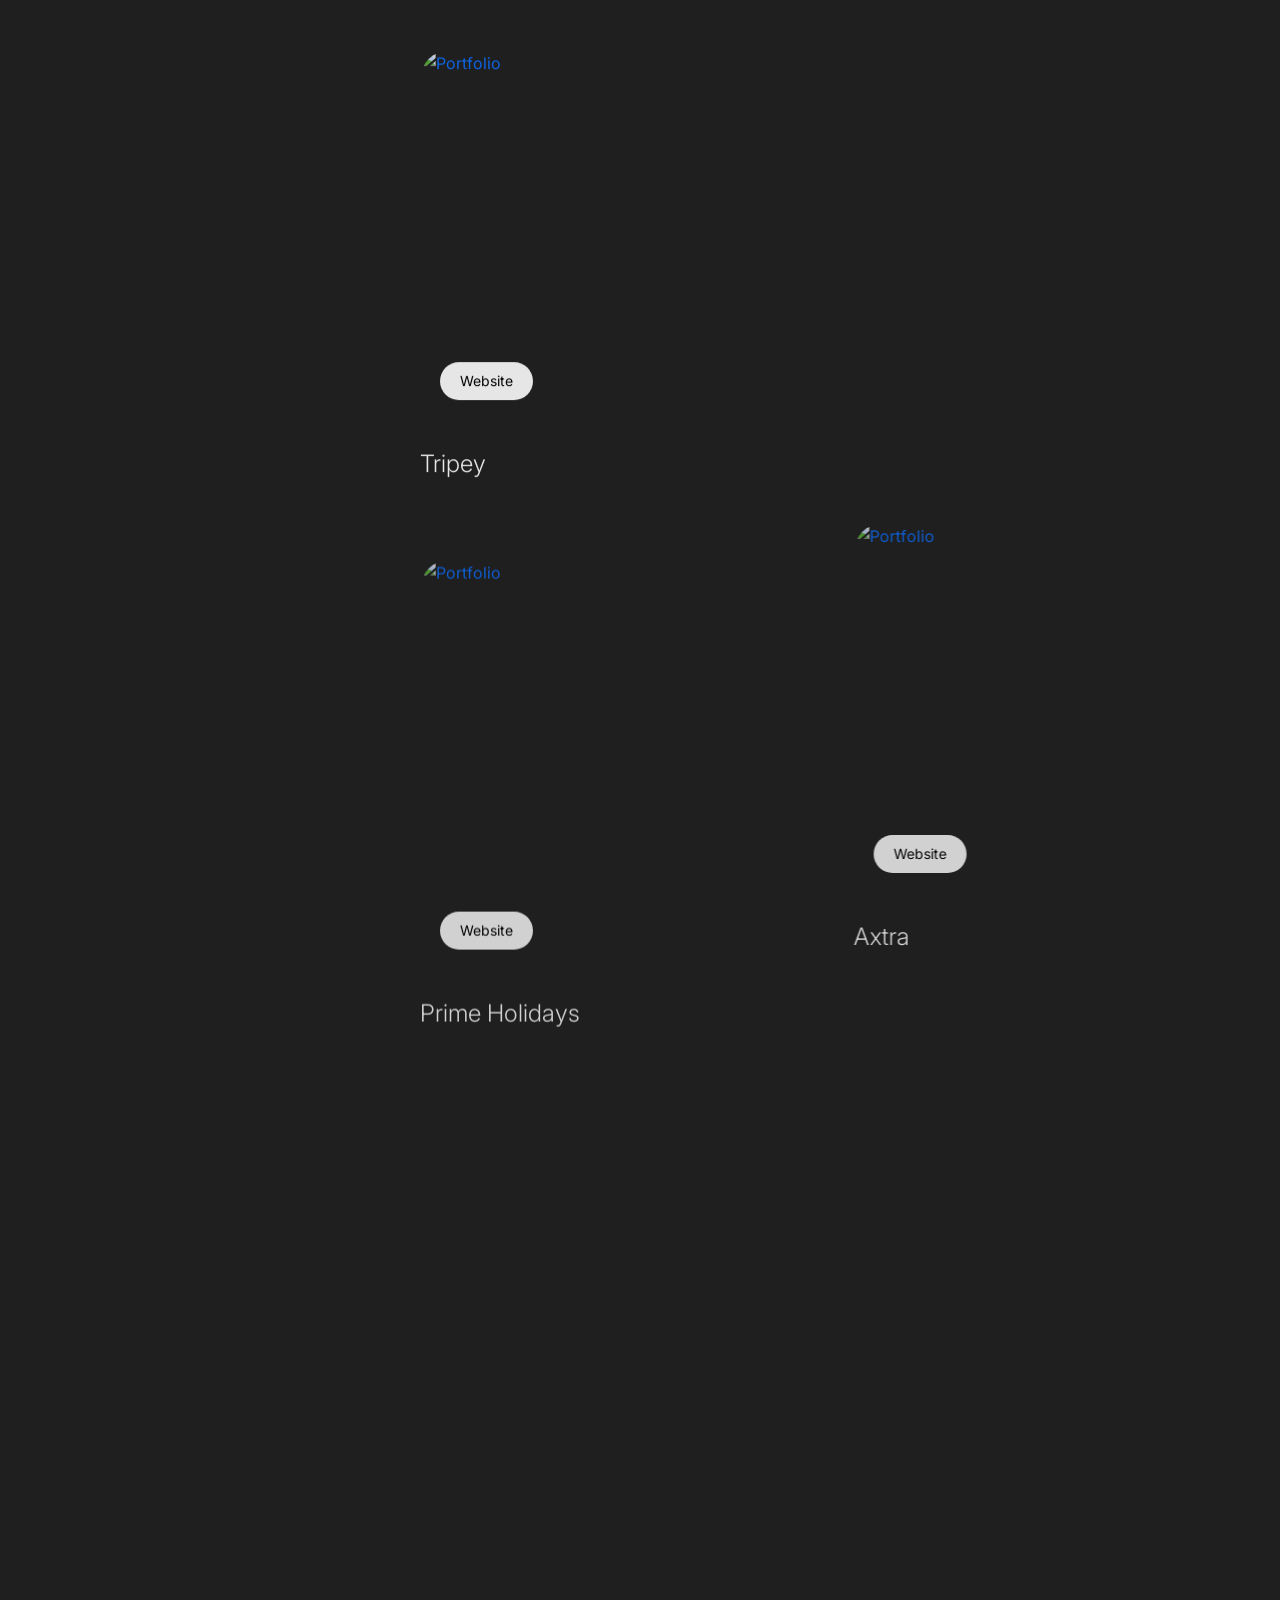
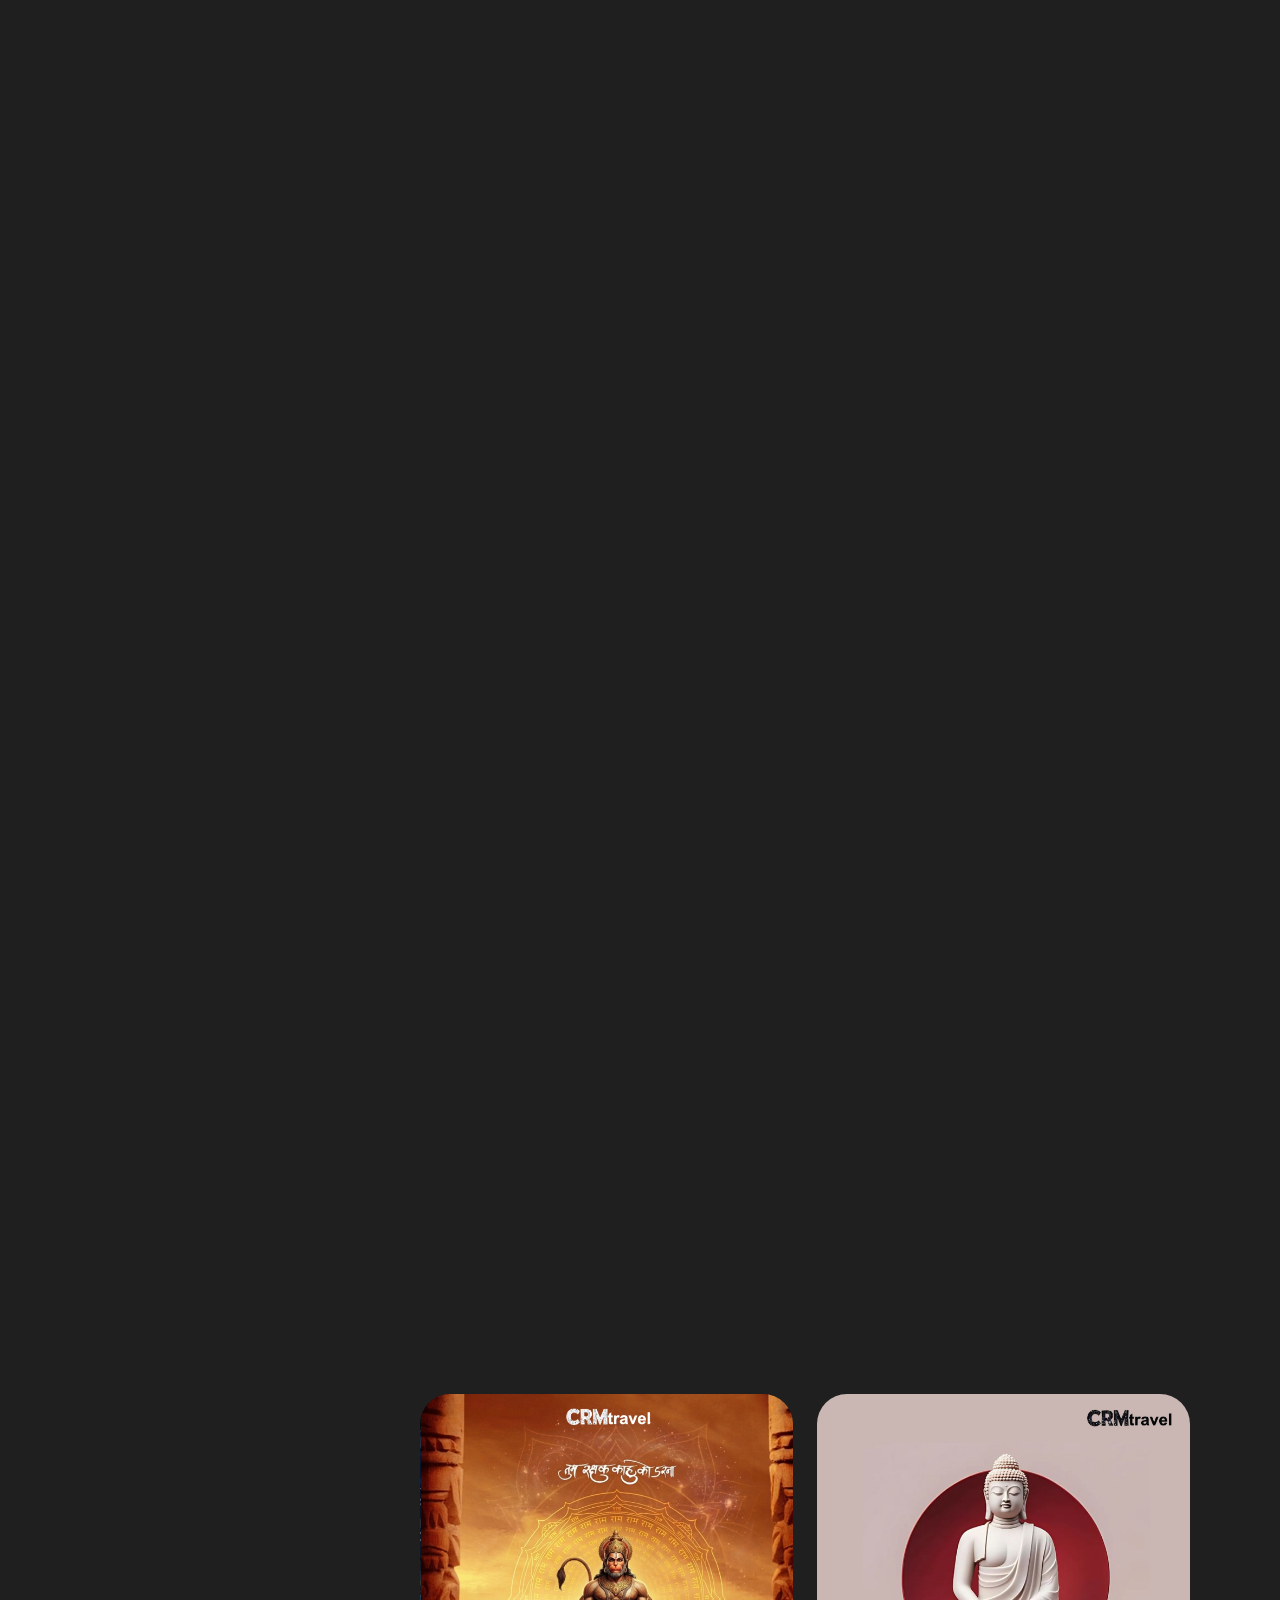
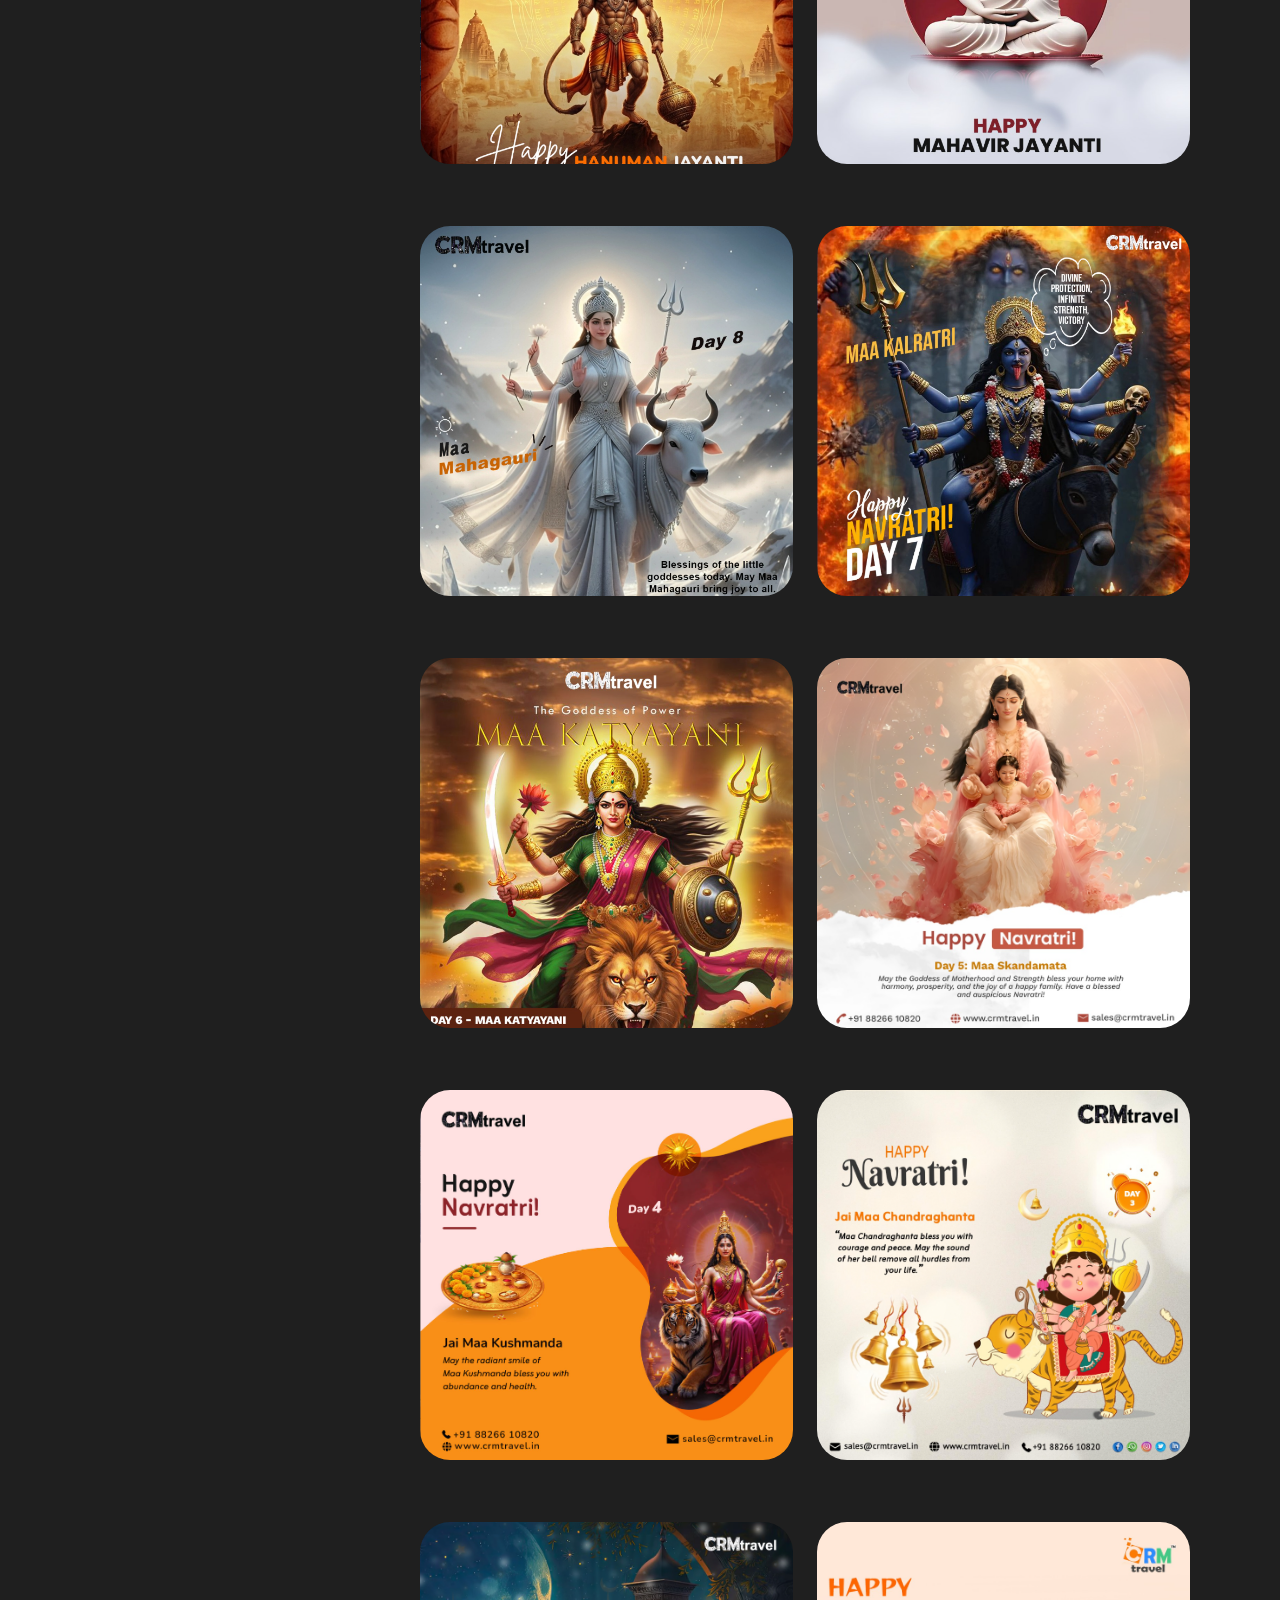
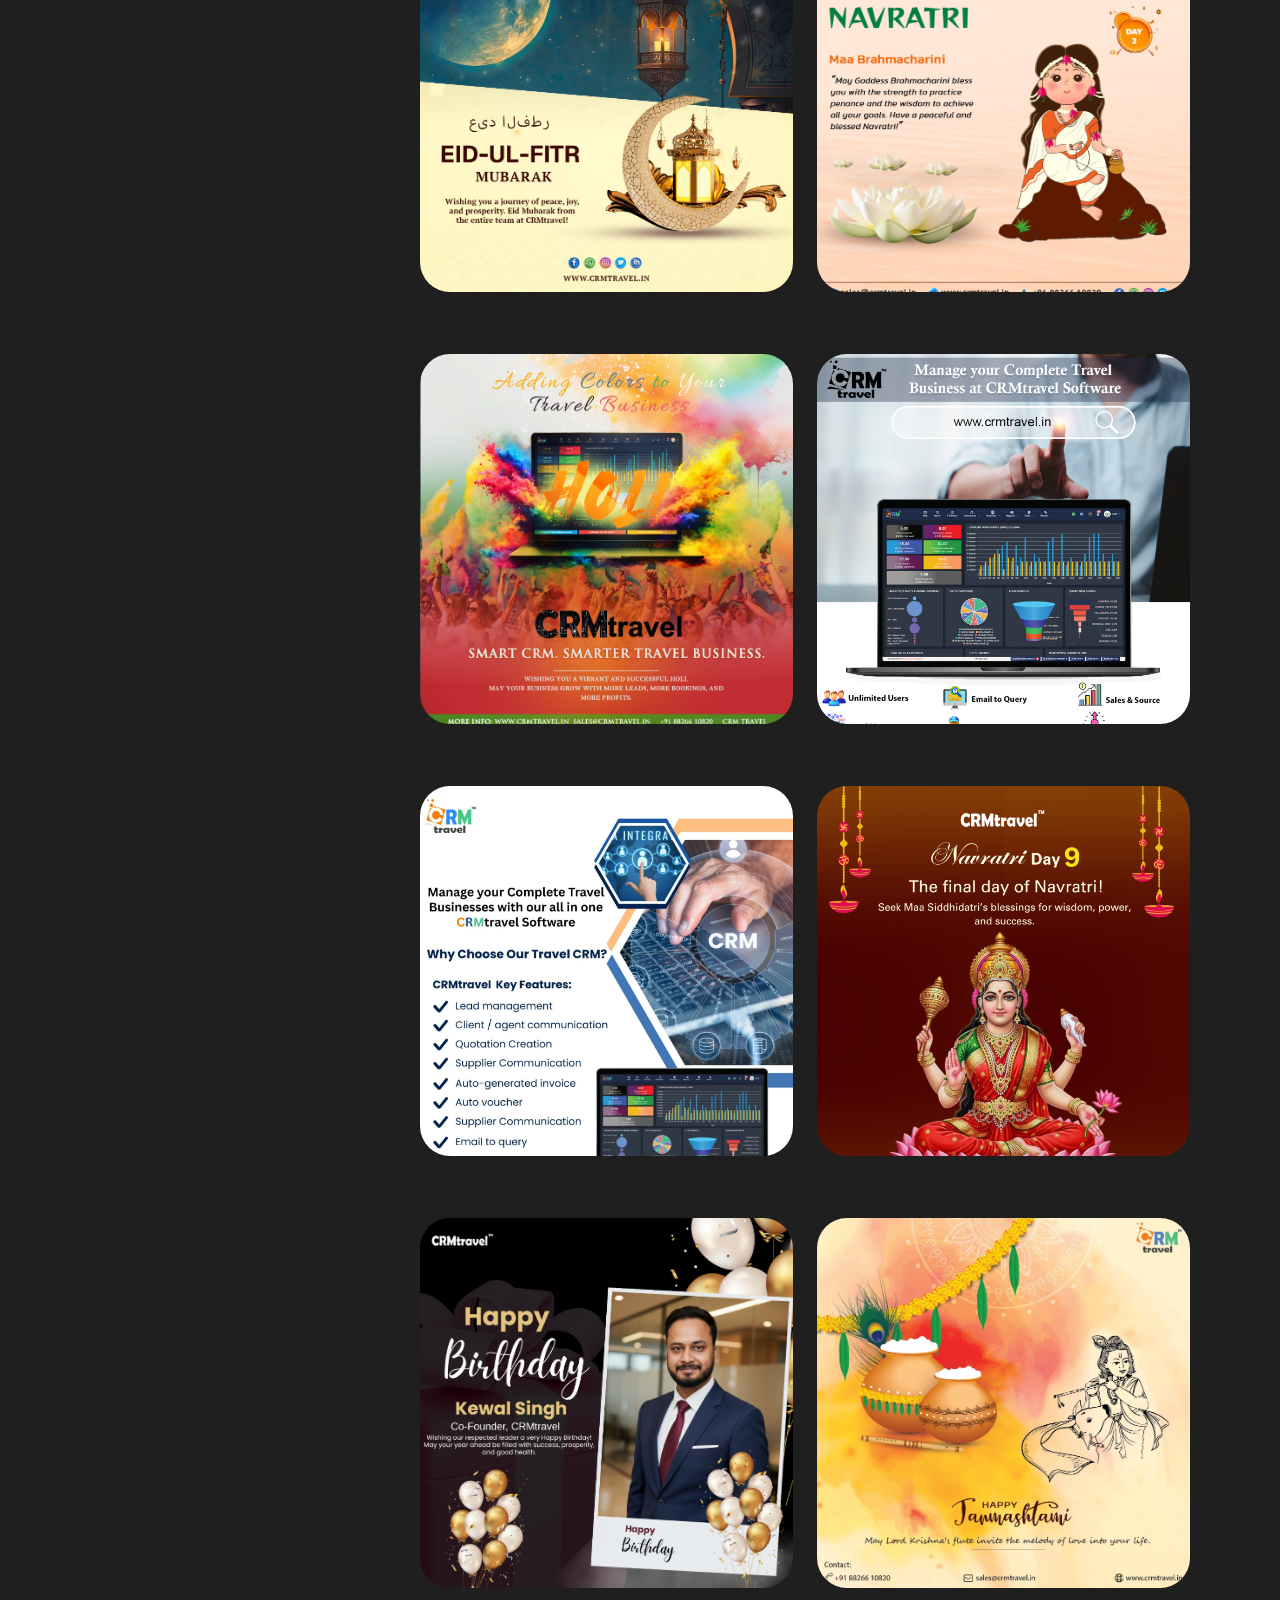
==== commit 856afb65: "new updates" ====
--- a/index.html
+++ b/index.html
@@ -262,7 +262,7 @@
                                 <h1 class="scroll-animation" data-animation="fade_from_bottom">Every great design & development begin with<br> an even <span>better story</span></h1>
 
                             </div>
-                            <p class="scroll-animation" data-animation="fade_from_bottom">With over 3 years of experience in crafting impactful digital experiences, I currently serve as a Web Designer & Developer - Full Stack Developer, React JS Developer at Major SD Singh University (Previous Company - CRMTravel IT Solutions). Over the past 3.6 years, I've designed and delivered user-focused websites and applications for diverse clients, blending creativity with functionality.
+                            <p class="scroll-animation" data-animation="fade_from_bottom">With over 3.6+ years of experience in crafting impactful digital experiences, I currently serve as a Web Designer & Developer - Full Stack Developer, React JS Developer at Major SD Singh University (Previous Company - CRMTravel IT Solutions). Over the past 3.6 years, I've designed and delivered user-focused websites and applications for diverse clients, blending creativity with functionality.
                                 <br>
                                 <br>
                                 I specialize in modern UI/UX, responsive design, and performance-driven web solutions. I’m passionate about transforming ideas into elegant, high-performing digital products and always eager to stay ahead of design trends and technology.
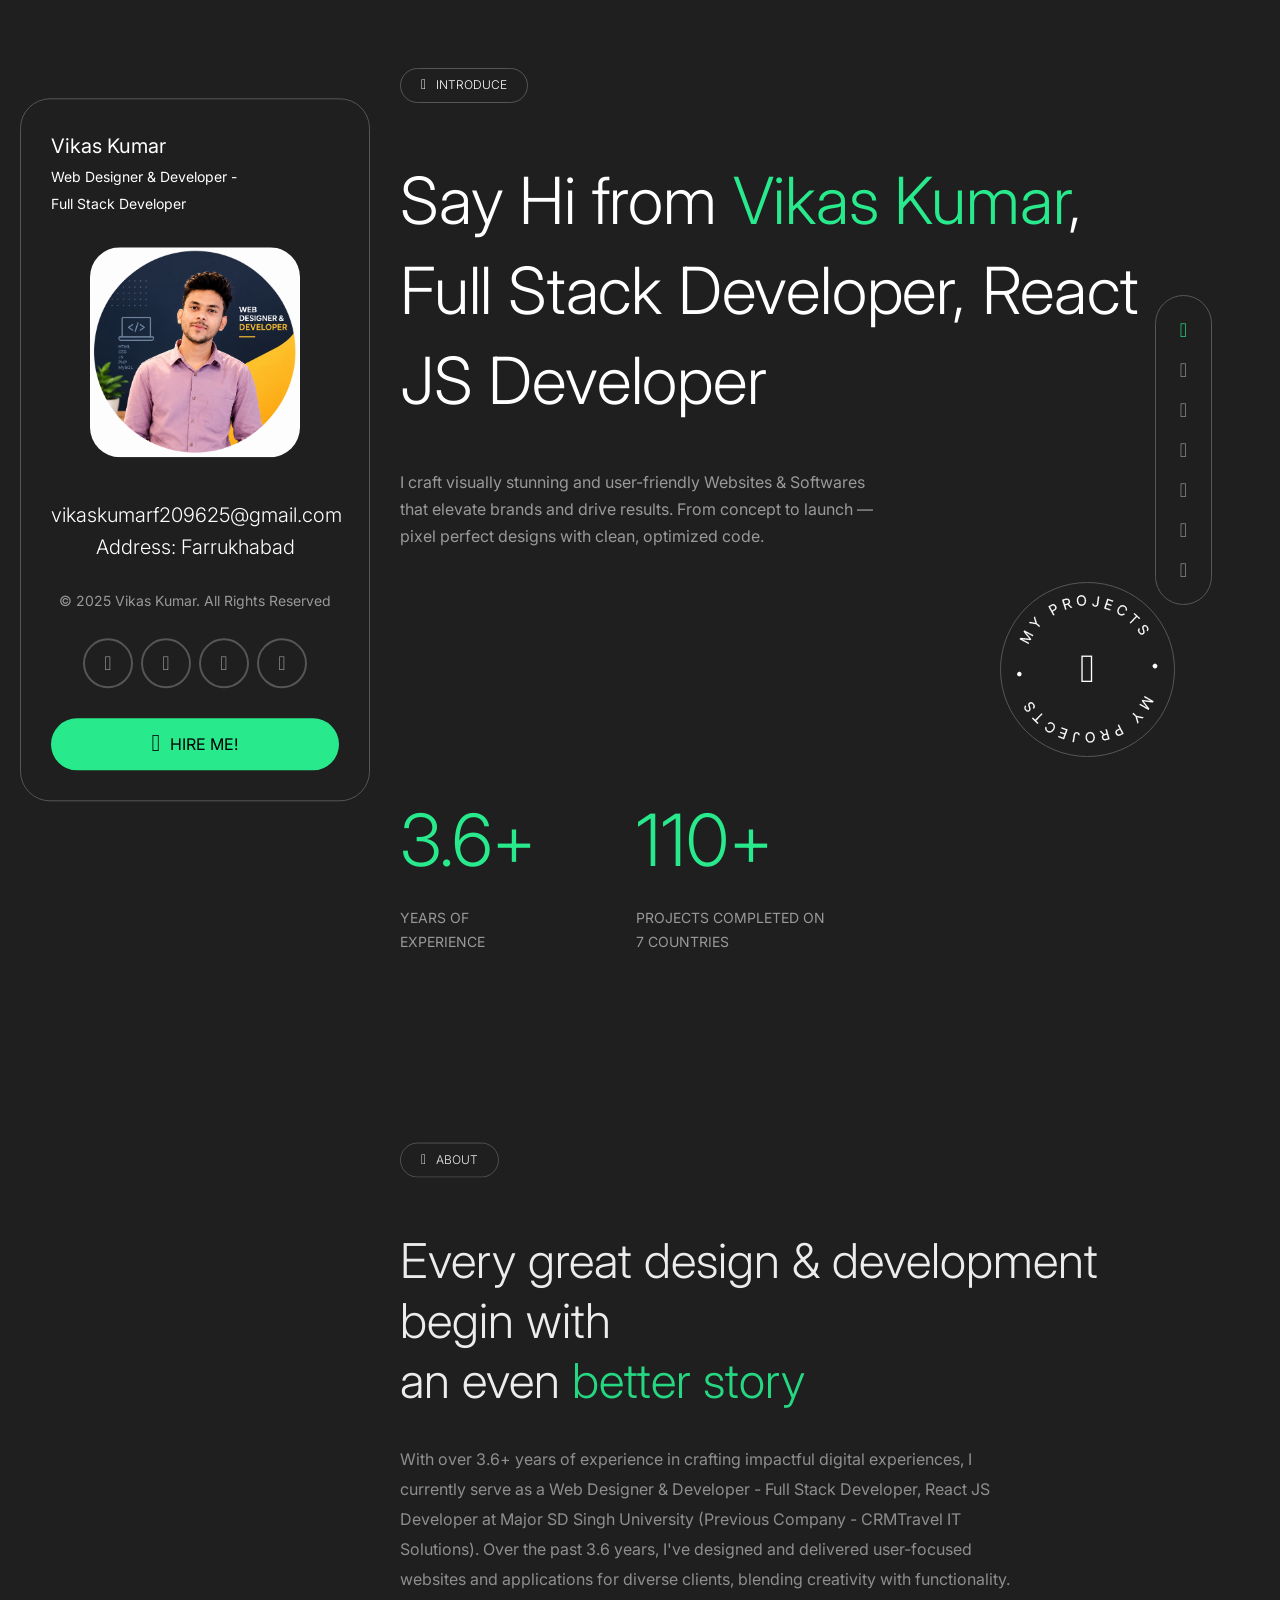
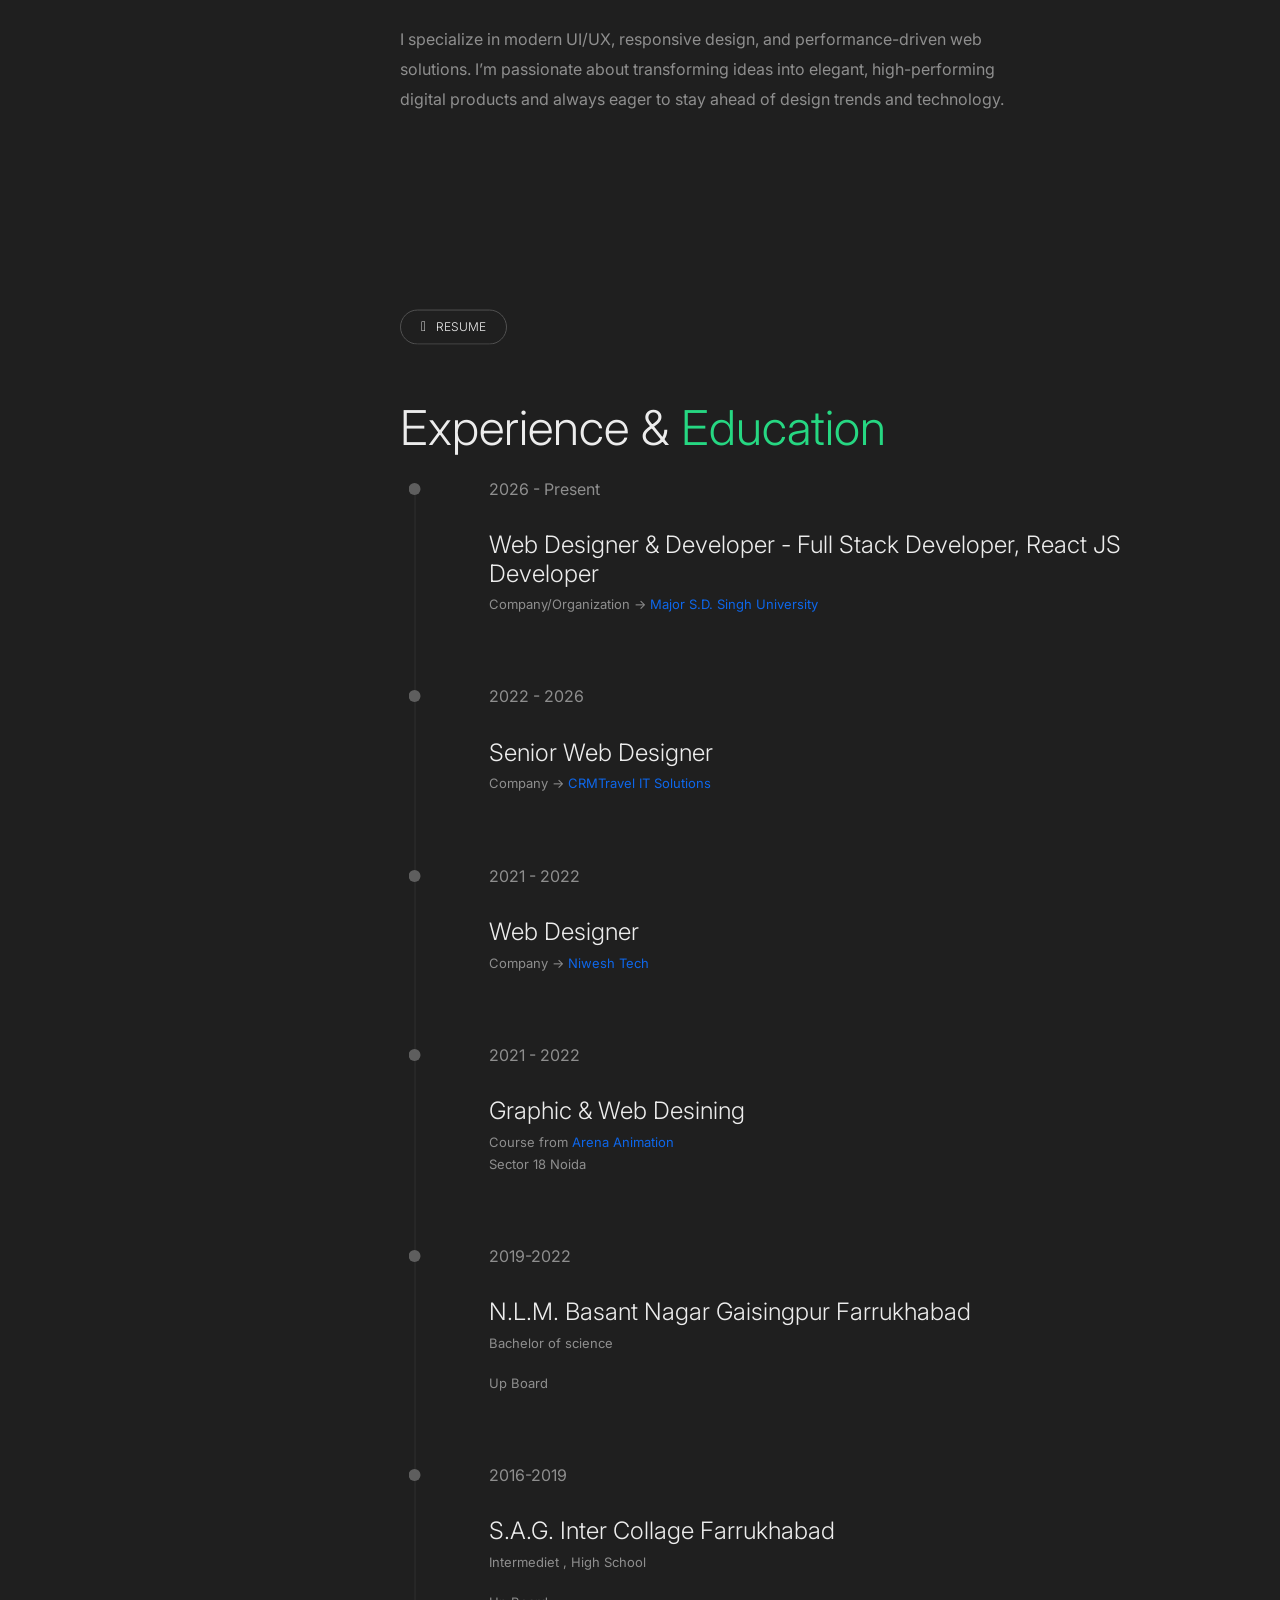
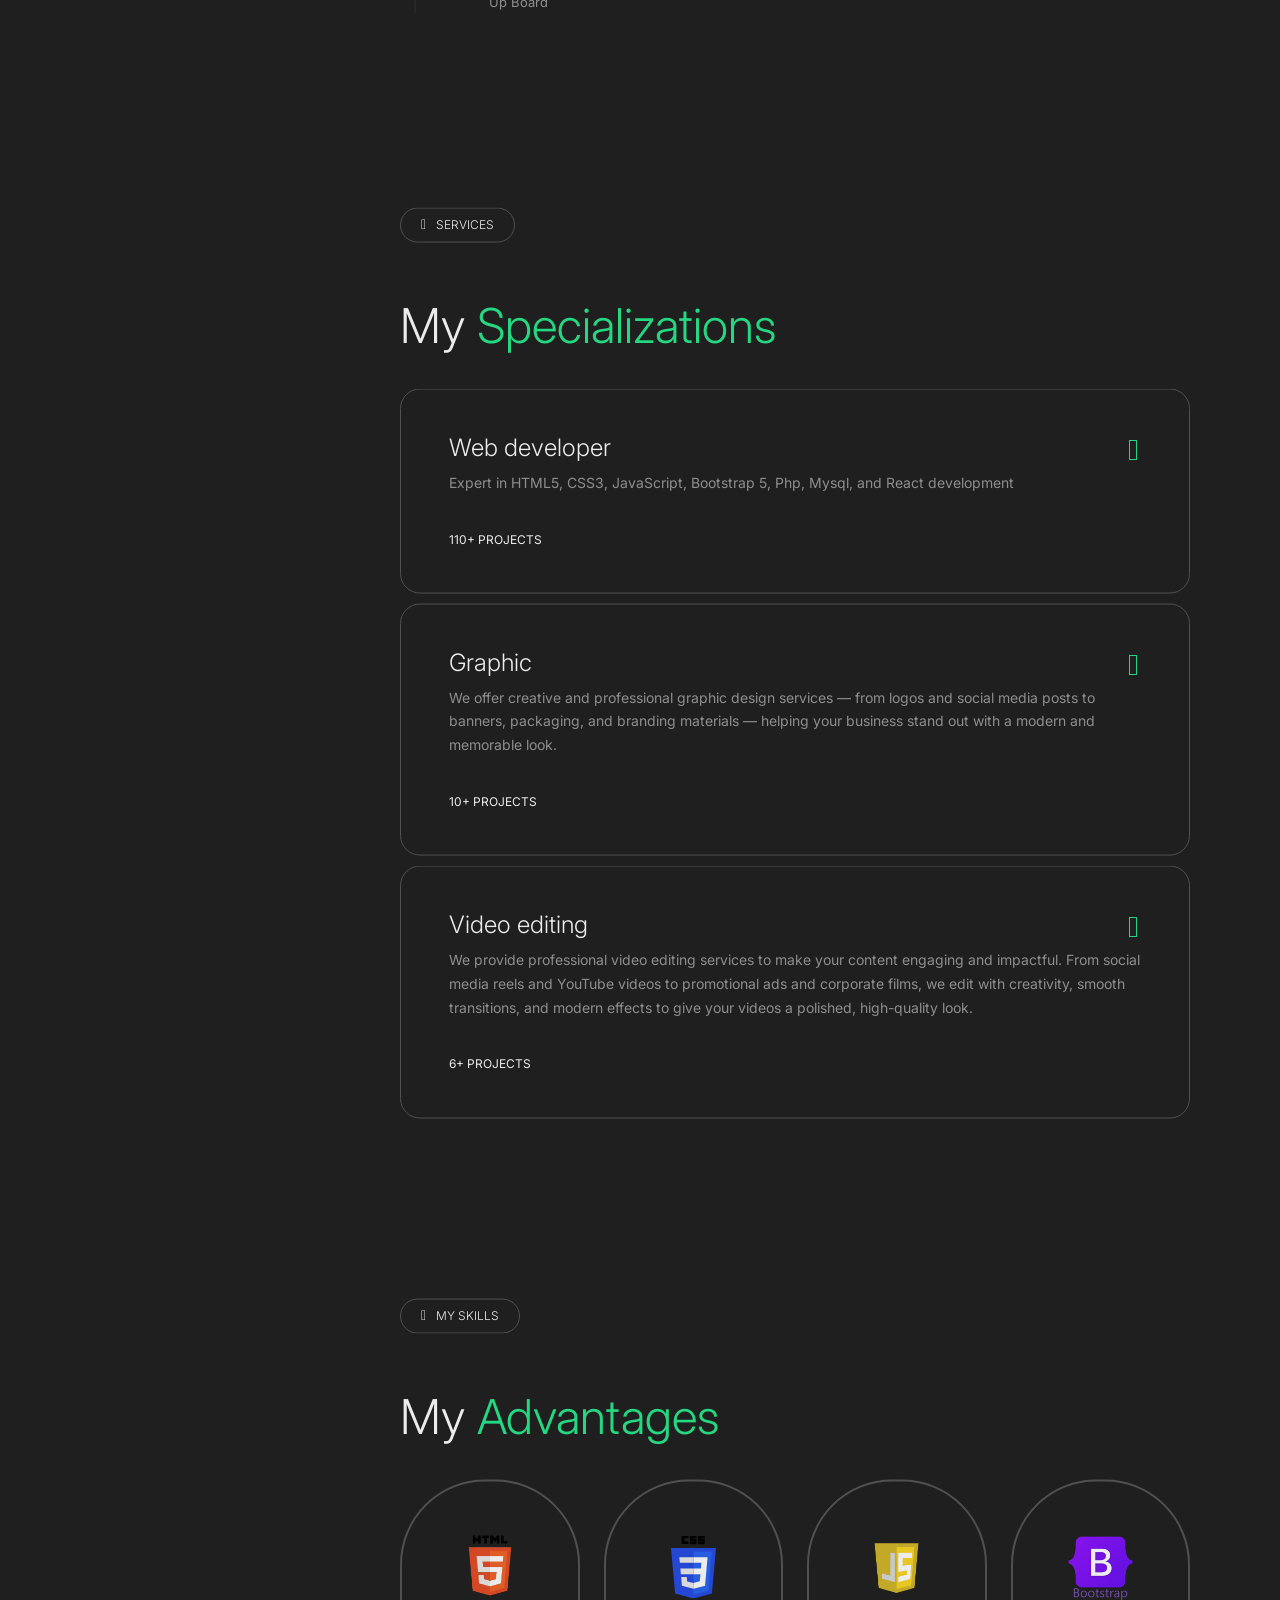
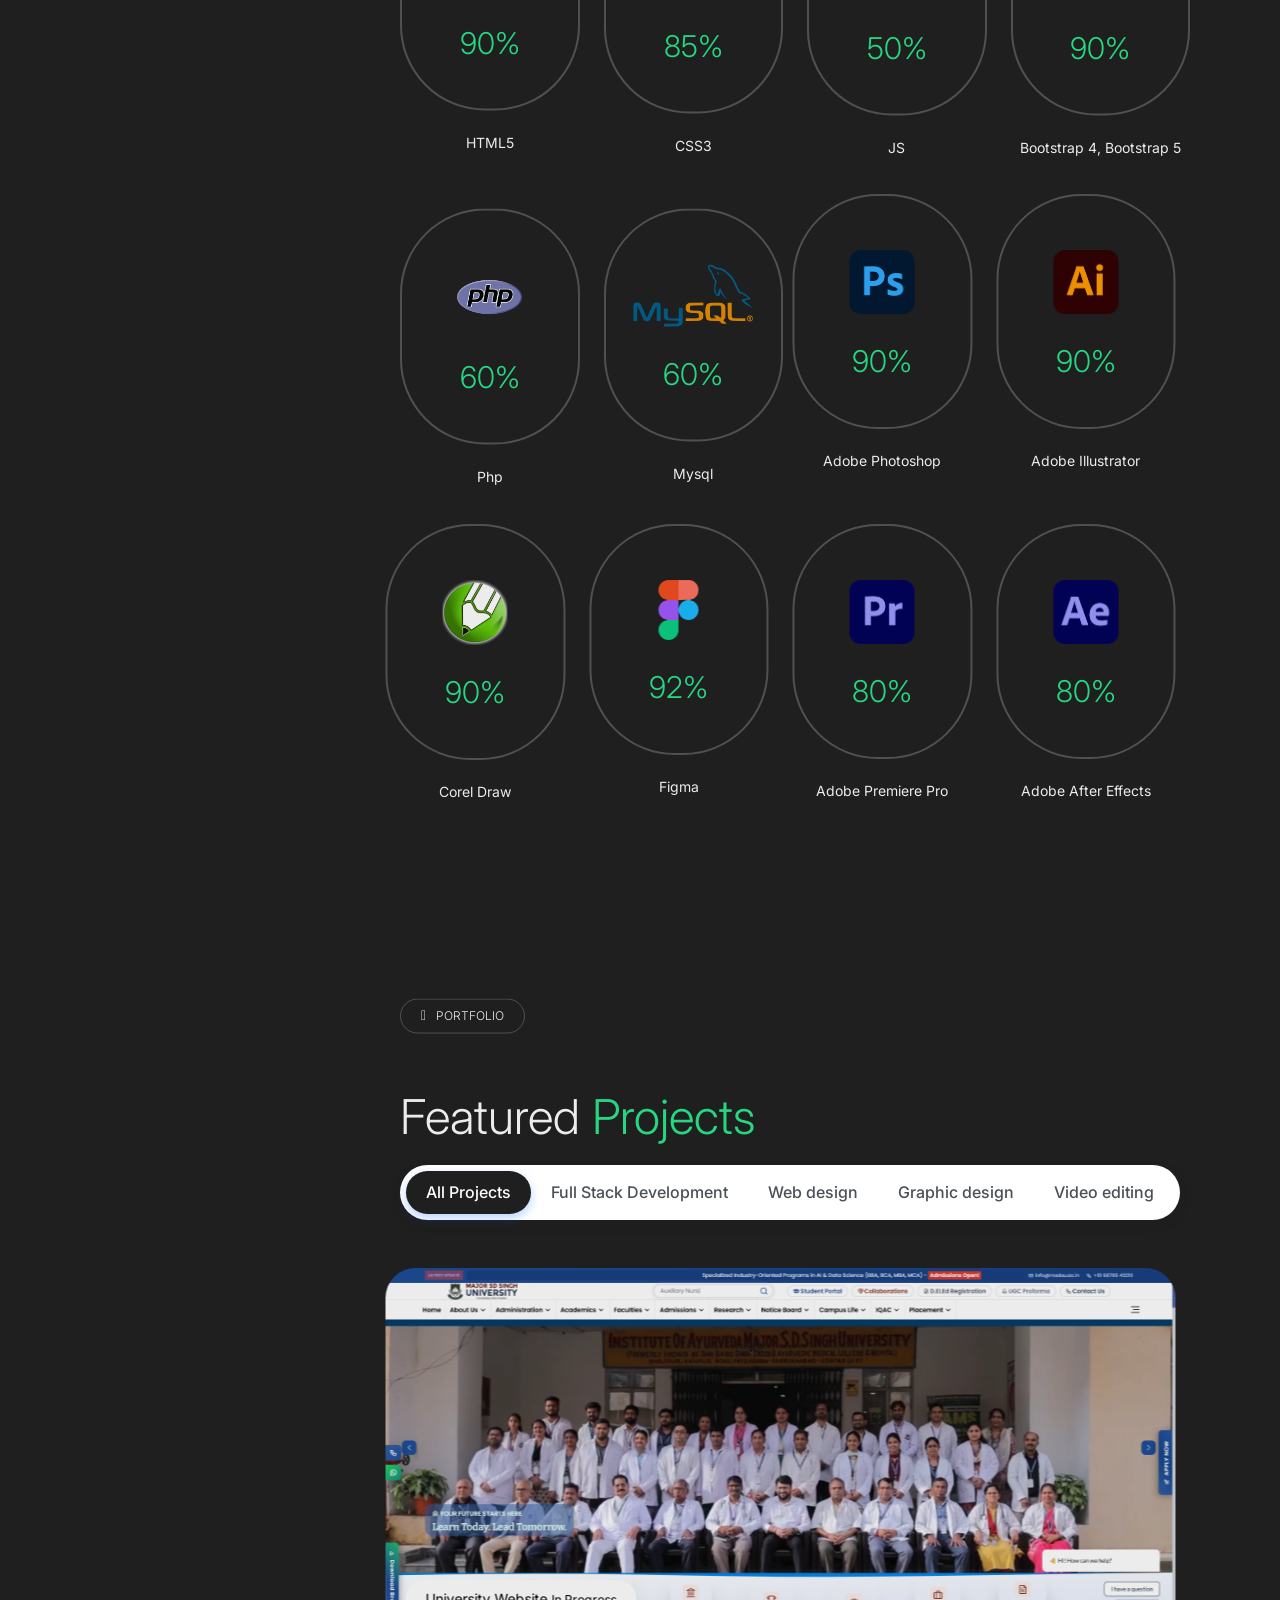
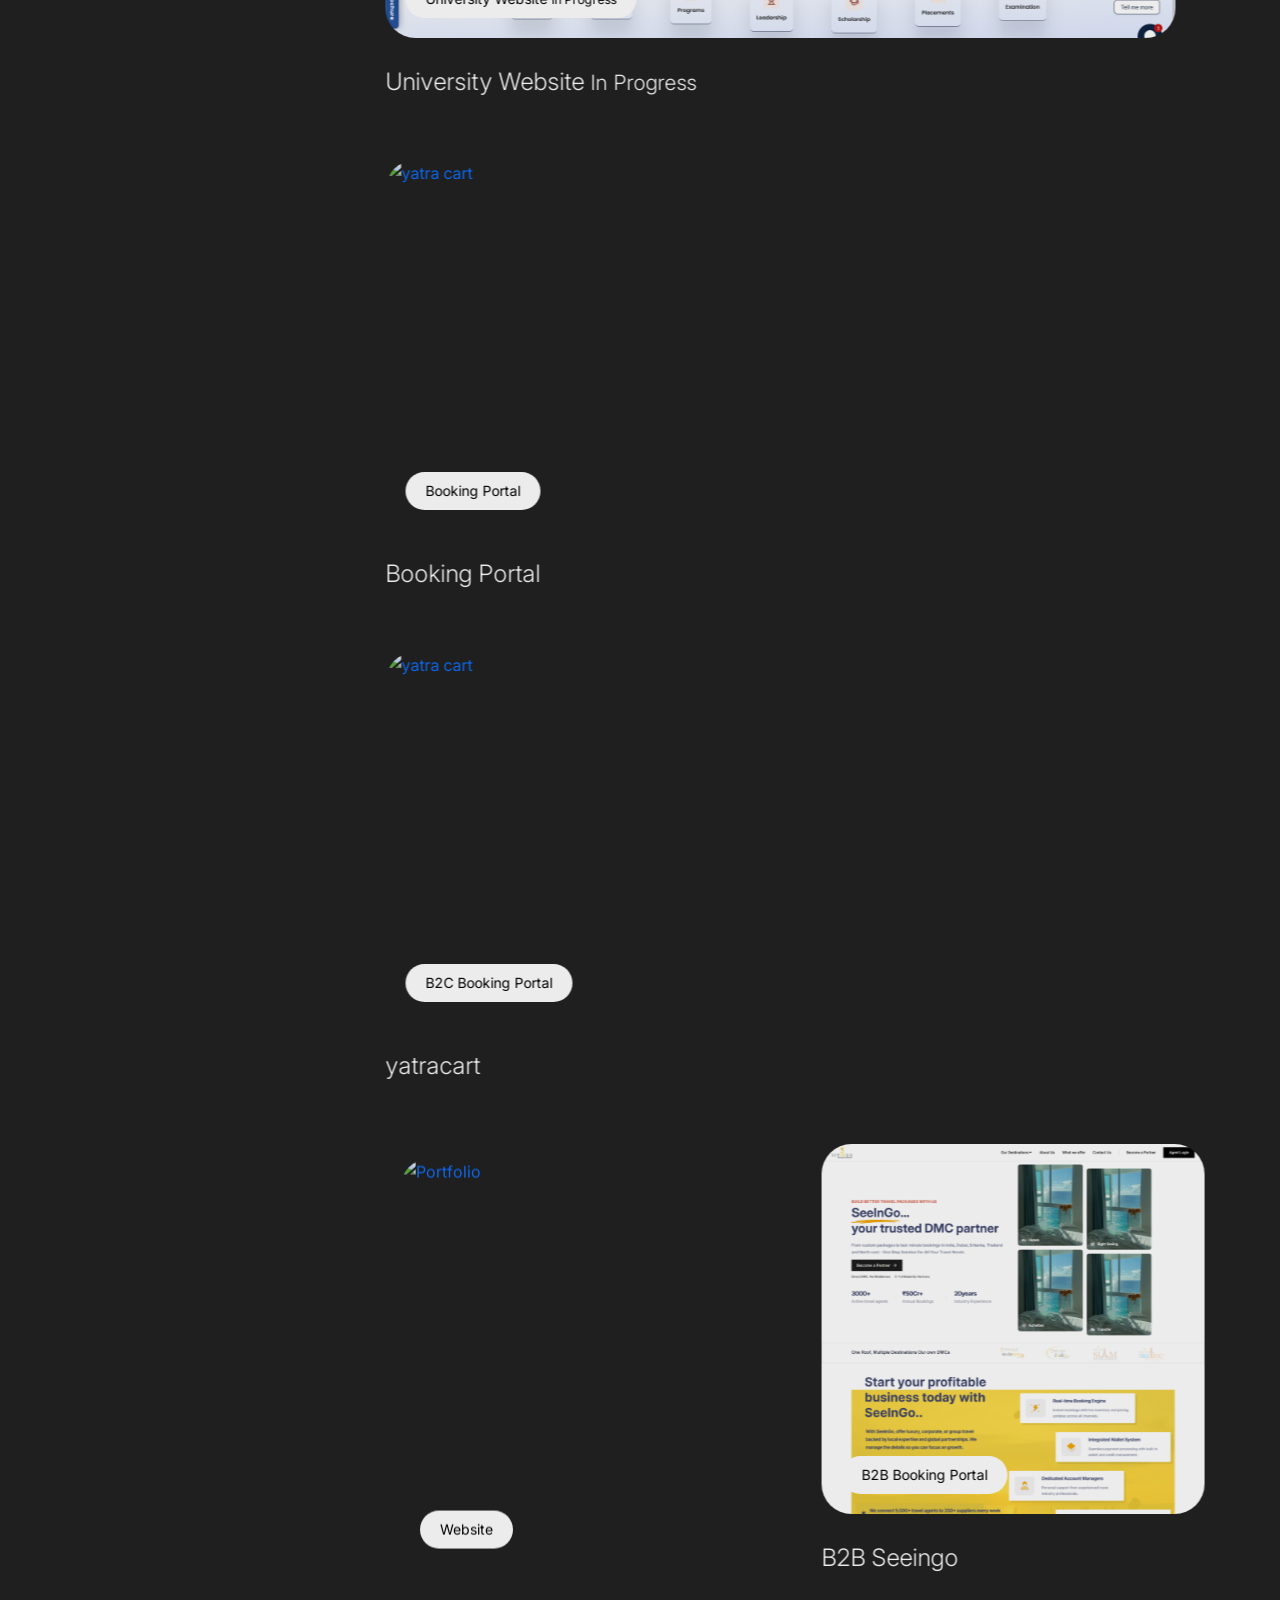
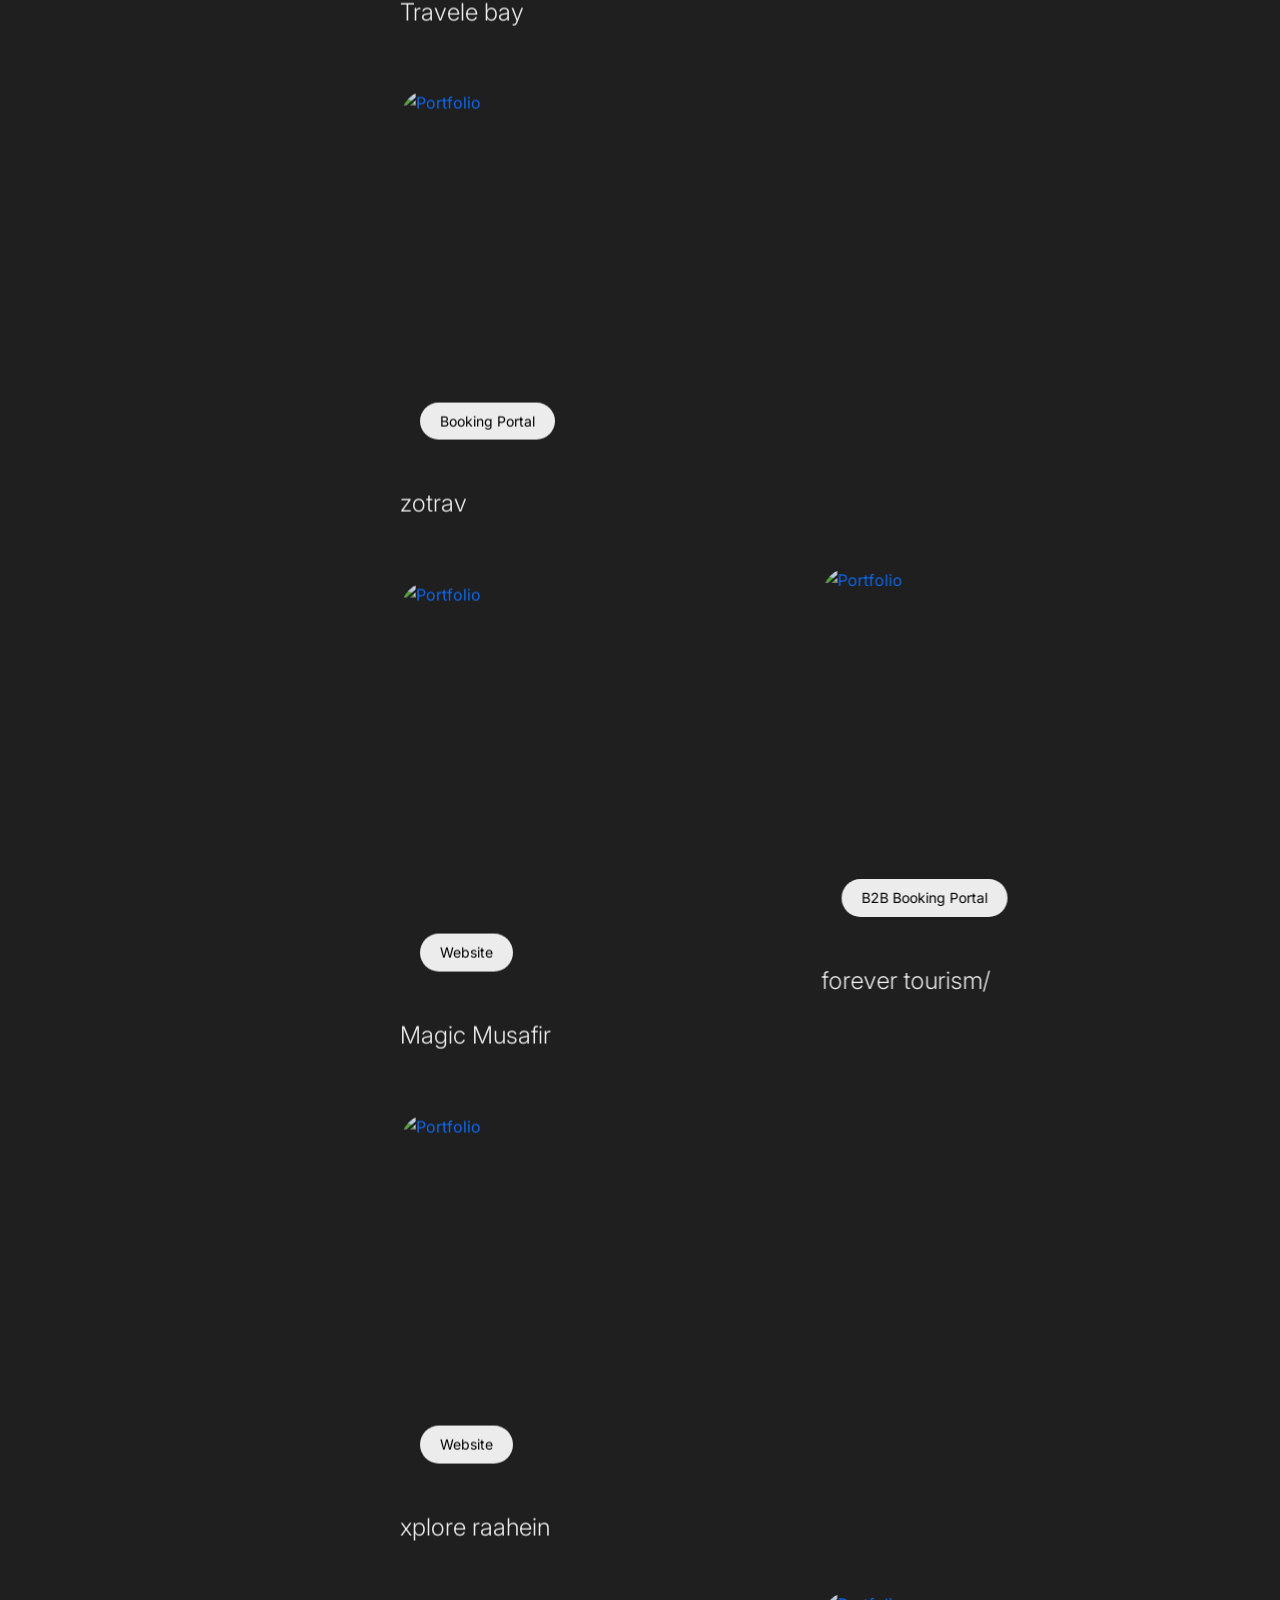
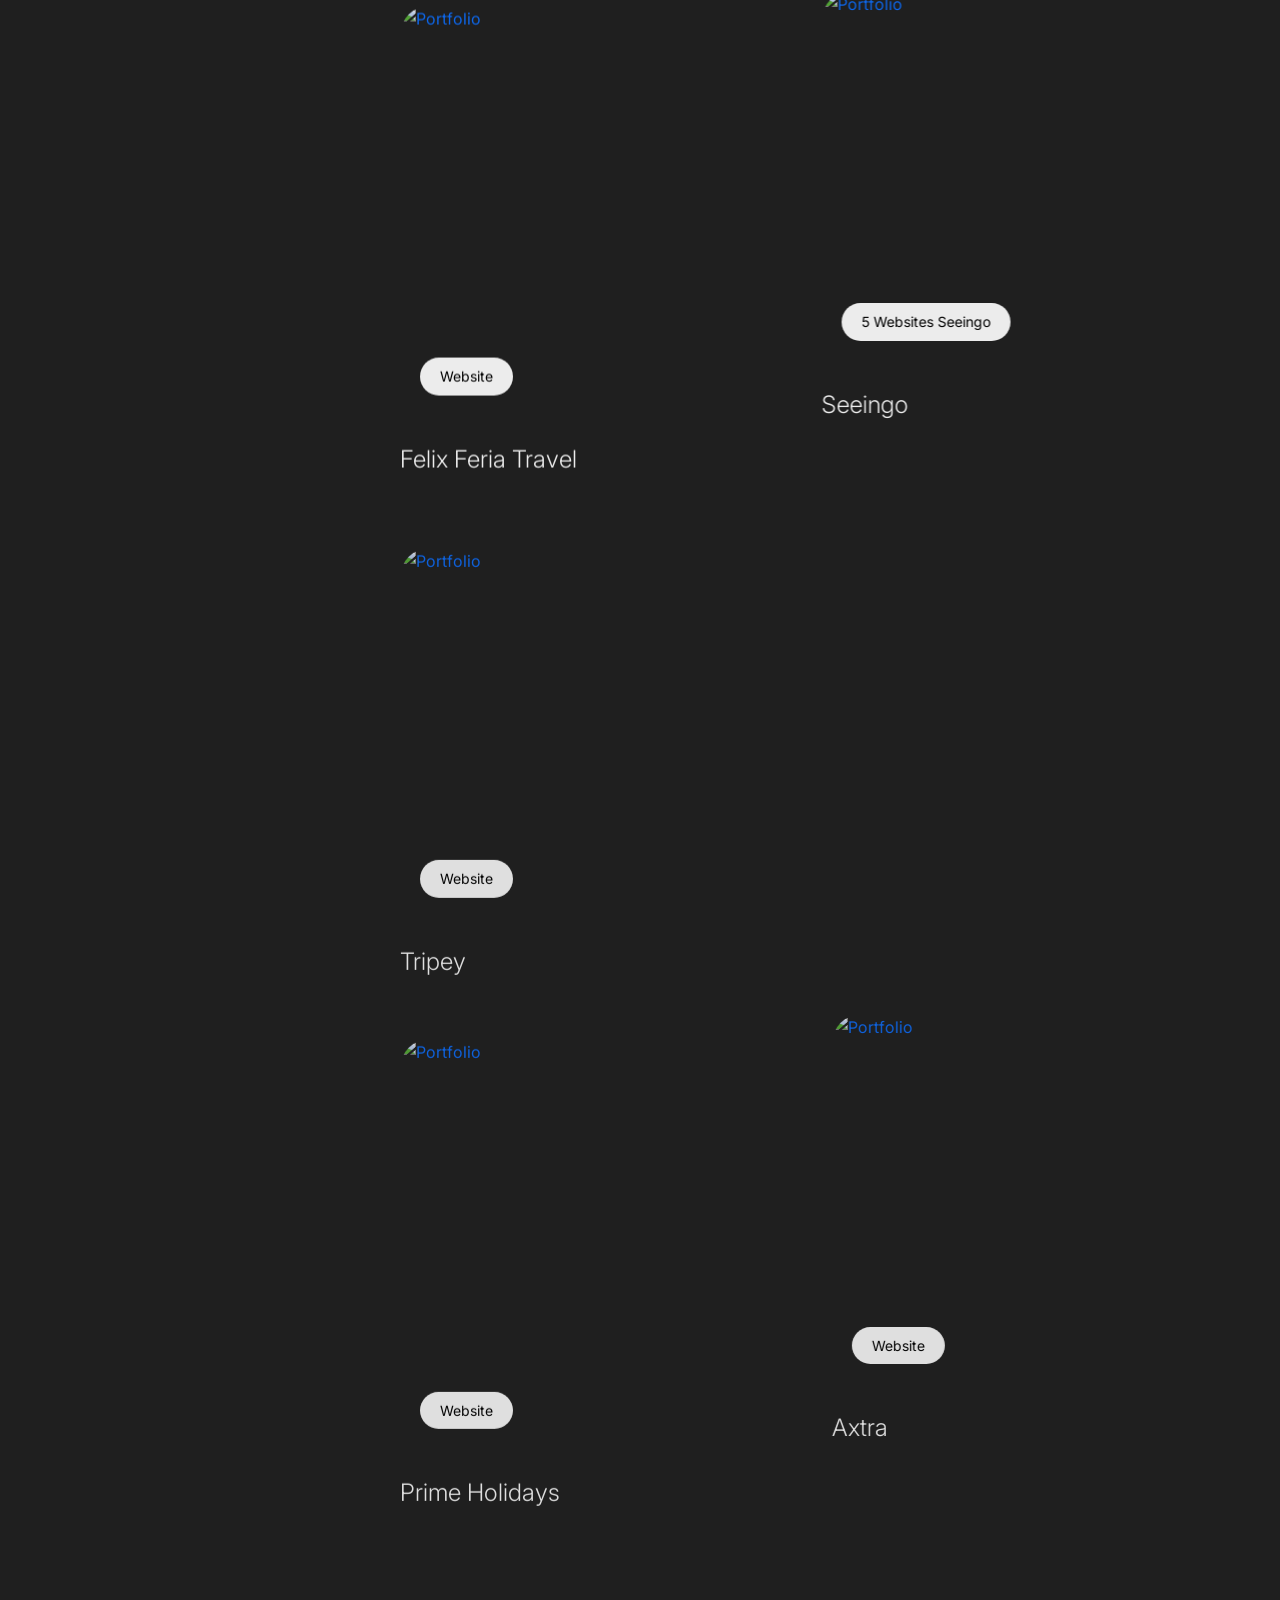
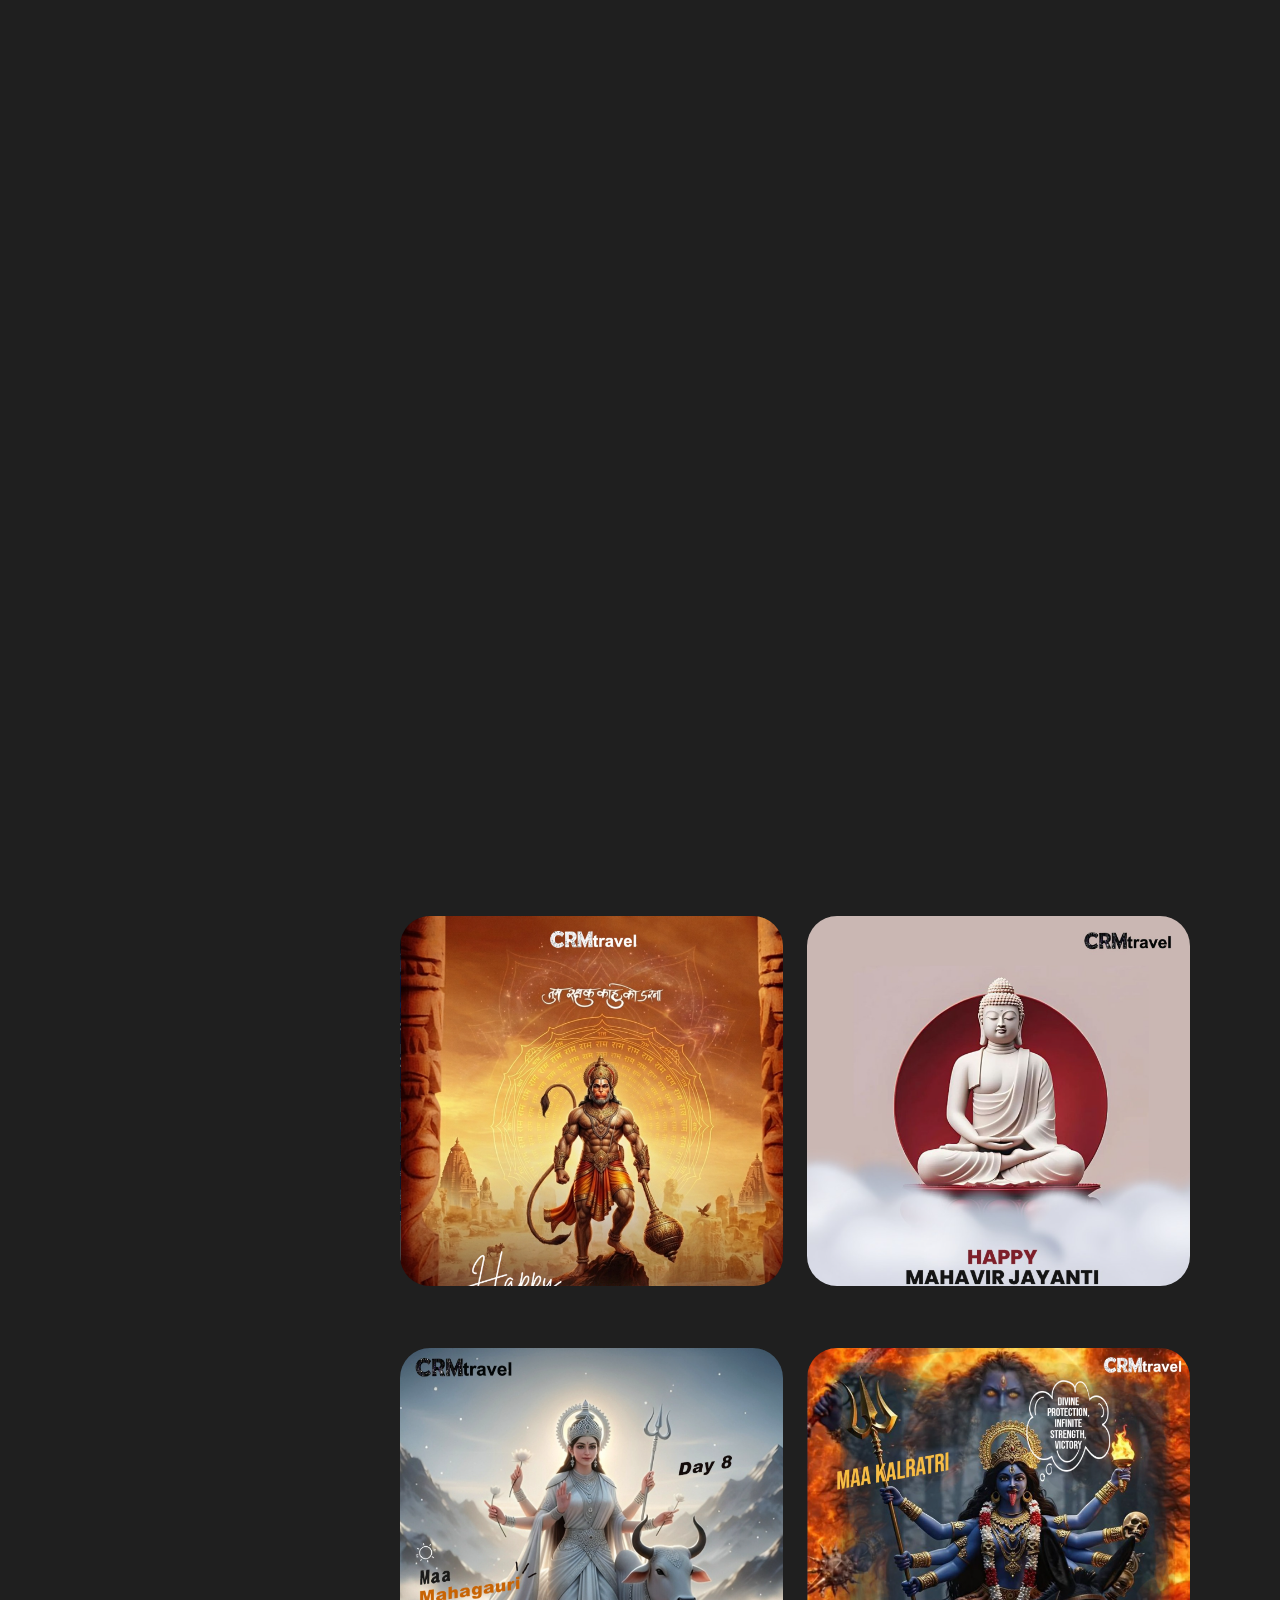
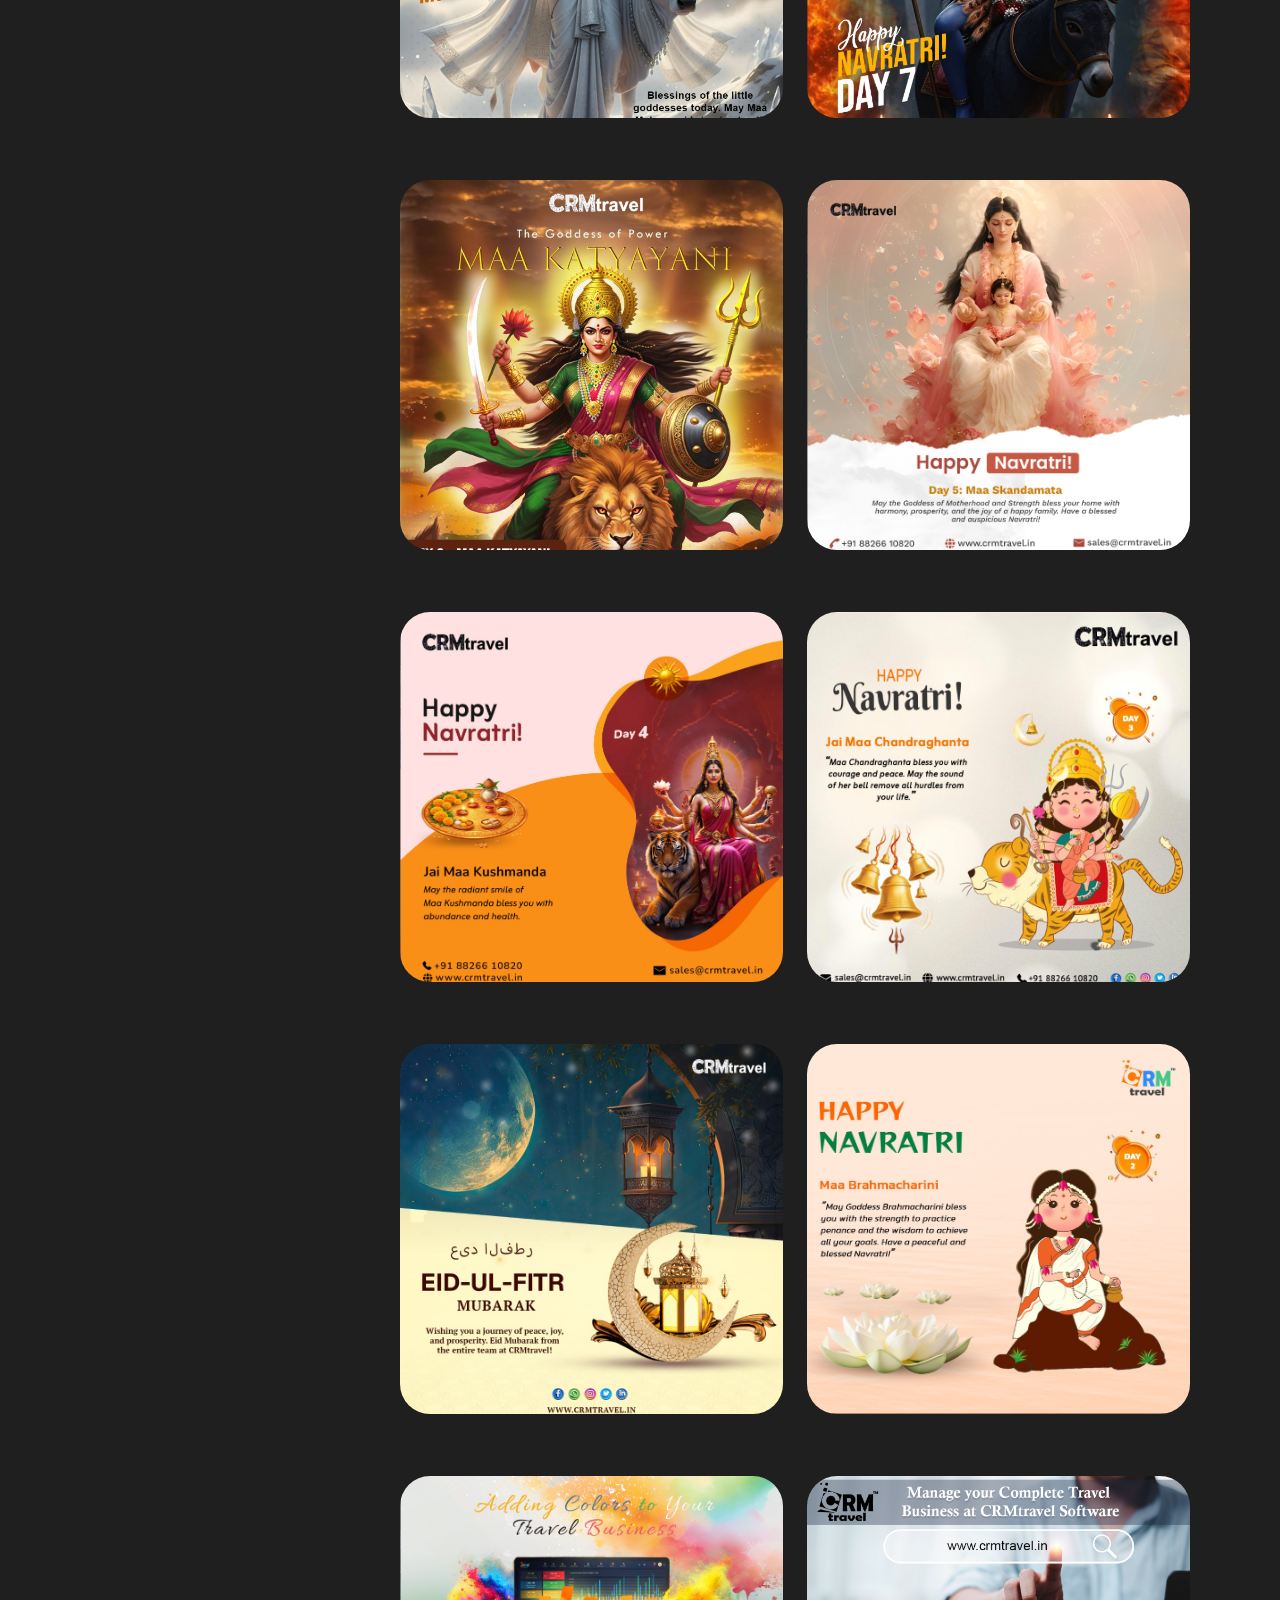
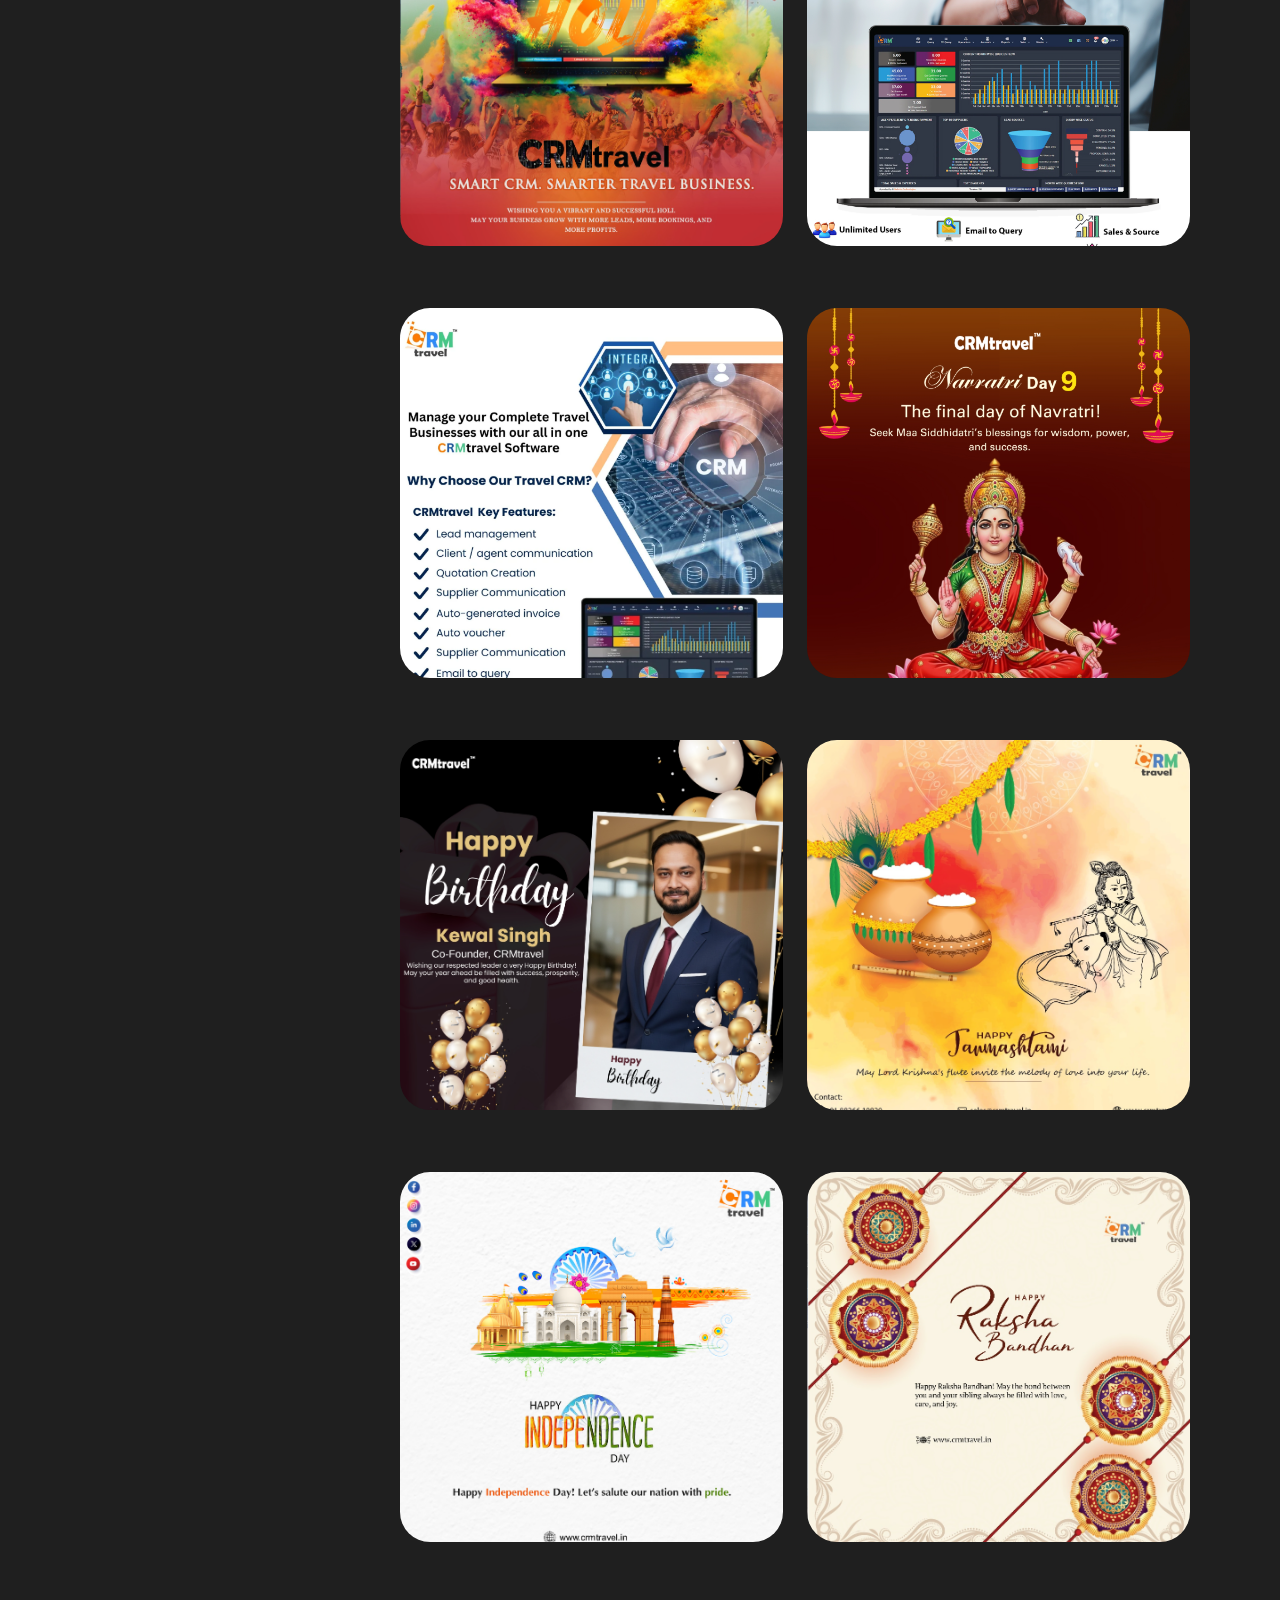
==== commit e43f77c9: "updates" ====
--- a/index.html
+++ b/index.html
@@ -545,7 +545,10 @@
                             <div class="d-flex justify-content-start mb-5">
                                 <ul class="nav nav-pills custom-tabs" id="categoryTabs" role="tablist">
                                     <li class="nav-item" role="presentation">
-                                        <button class="nav-link active" id="all-tab" data-category="all" type="button">All Products</button>
+                                        <button class="nav-link active" id="all-tab" data-category="all" type="button">All Projects</button>
+                                    </li>
+                                    <li class="nav-item" role="presentation">
+                                        <button class="nav-link" id="full-stack-tab" data-category="full-stack" type="button">Full Stack Development</button>
                                     </li>
                                     <li class="nav-item" role="presentation">
                                         <button class="nav-link" id="design-tab" data-category="design" type="button">Web design</button>
@@ -563,6 +566,25 @@
         
                             <div class="row portfolio-items" id="tabContentContainer">
 
+                                <div class="col-md-12 scroll-animation category-item" data-animation="fade_from_left" data-category="full-stack">
+                                    <div class="portfolio-item portfolio-half">
+                                        <div class="portfolio-item-inner">
+                                            <a target="_blank" href="assets/images/websites/msdsu/msdsu.png" data-lightbox="example-1">
+                                                <img src="assets/images/websites/msdsu/msdsu.png" alt="yatra cart">
+                                            </a>
+
+                                            <img src="assets/images/portfolio2.jpg" alt="Portfolio">
+        
+                                            <ul class="portfolio-categories">
+                                                <li>
+                                                    <a target="_blank" href="https://msdsu.shiwanshsaxena.com/">University Website <small>In Progress</small></a>
+                                                </li>
+                                            </ul>
+                                        </div>
+                                        <h2><a target="_blank" href="https://msdsu.shiwanshsaxena.com/">University Website <small>In Progress</small></a></h2>
+                                    </div>
+                                </div>
+
                                 <div class="col-md-12 scroll-animation category-item" data-animation="fade_from_left" data-category="design">
                                     <div class="portfolio-item portfolio-half">
                                         <div class="portfolio-item-inner">
@@ -790,28 +812,28 @@
                                     </div>
                                 </div>
 
-                                <div class="col-md-12 scroll-animation category-item" data-animation="fade_from_right" data-category="video-editing">
-                                    <iframe width="560" height="315" src="https://www.youtube.com/embed/vJuY1dLjIw4?si=mceQRcqT5ur4rsWI" title="YouTube video player" frameborder="0" allow="accelerometer; autoplay; clipboard-write; encrypted-media; gyroscope; picture-in-picture; web-share" referrerpolicy="strict-origin-when-cross-origin" allowfullscreen></iframe>
-                                </div>
-
-                                <div class="col-md-12 scroll-animation category-item" data-animation="fade_from_right" data-category="video-editing">
-                                    <iframe width="560" height="315" src="https://www.youtube.com/embed/mW9H_1OV2l8?si=XqI2ke6CCUXbWZHY" title="YouTube video player" frameborder="0" allow="accelerometer; autoplay; clipboard-write; encrypted-media; gyroscope; picture-in-picture; web-share" referrerpolicy="strict-origin-when-cross-origin" allowfullscreen></iframe>
-                                </div>
-
-                                <div class="col-md-12 scroll-animation category-item" data-animation="fade_from_right" data-category="video-editing">
-                                    <iframe width="560" height="315" src="https://www.youtube.com/embed/DmLfeIQA8zI?si=7x5VTExFuYPDxaKX" title="YouTube video player" frameborder="0" allow="accelerometer; autoplay; clipboard-write; encrypted-media; gyroscope; picture-in-picture; web-share" referrerpolicy="strict-origin-when-cross-origin" allowfullscreen></iframe>
-                                </div>
-
-                                <div class="col-md-12 scroll-animation category-item" data-animation="fade_from_right" data-category="video-editing">
-                                    <iframe width="560" height="315" src="https://www.youtube.com/embed/bll54C8MwT4?si=HzrZcZqYTTWqOuSy" title="YouTube video player" frameborder="0" allow="accelerometer; autoplay; clipboard-write; encrypted-media; gyroscope; picture-in-picture; web-share" referrerpolicy="strict-origin-when-cross-origin" allowfullscreen></iframe>
-                                </div>
-
-                                <div class="col-md-12 scroll-animation category-item" data-animation="fade_from_right" data-category="video-editing">
-                                    <iframe width="560" height="315" src="https://www.youtube.com/embed/uyRxeONhfn4?si=YcPola08VDgp4hS4" title="YouTube video player" frameborder="0" allow="accelerometer; autoplay; clipboard-write; encrypted-media; gyroscope; picture-in-picture; web-share" referrerpolicy="strict-origin-when-cross-origin" allowfullscreen></iframe>
-                                </div>
-
-                                <div class="col-md-12 scroll-animation category-item" data-animation="fade_from_right" data-category="video-editing">
-                                    <iframe width="560" height="315" src="https://www.youtube.com/embed/883bT3TZ7Ng?si=izpabFJPxE0YNcu4" title="YouTube video player" frameborder="0" allow="accelerometer; autoplay; clipboard-write; encrypted-media; gyroscope; picture-in-picture; web-share" referrerpolicy="strict-origin-when-cross-origin" allowfullscreen></iframe>
+                                <div class="col-md-6 scroll-animation category-item" data-animation="fade_from_right" data-category="video-editing">
+                                    <iframe width="100%" height="315" src="https://www.youtube.com/embed/vJuY1dLjIw4?si=mceQRcqT5ur4rsWI" title="YouTube video player" frameborder="0" allow="accelerometer; autoplay; clipboard-write; encrypted-media; gyroscope; picture-in-picture; web-share" referrerpolicy="strict-origin-when-cross-origin" allowfullscreen></iframe>
+                                </div>
+
+                                <div class="col-md-6 scroll-animation category-item" data-animation="fade_from_right" data-category="video-editing">
+                                    <iframe width="100%" height="315" src="https://www.youtube.com/embed/mW9H_1OV2l8?si=XqI2ke6CCUXbWZHY" title="YouTube video player" frameborder="0" allow="accelerometer; autoplay; clipboard-write; encrypted-media; gyroscope; picture-in-picture; web-share" referrerpolicy="strict-origin-when-cross-origin" allowfullscreen></iframe>
+                                </div>
+
+                                <div class="col-md-6 scroll-animation category-item" data-animation="fade_from_right" data-category="video-editing">
+                                    <iframe width="100%" height="315" src="https://www.youtube.com/embed/DmLfeIQA8zI?si=7x5VTExFuYPDxaKX" title="YouTube video player" frameborder="0" allow="accelerometer; autoplay; clipboard-write; encrypted-media; gyroscope; picture-in-picture; web-share" referrerpolicy="strict-origin-when-cross-origin" allowfullscreen></iframe>
+                                </div>
+
+                                <div class="col-md-6 scroll-animation category-item" data-animation="fade_from_right" data-category="video-editing">
+                                    <iframe width="100%" height="315" src="https://www.youtube.com/embed/bll54C8MwT4?si=HzrZcZqYTTWqOuSy" title="YouTube video player" frameborder="0" allow="accelerometer; autoplay; clipboard-write; encrypted-media; gyroscope; picture-in-picture; web-share" referrerpolicy="strict-origin-when-cross-origin" allowfullscreen></iframe>
+                                </div>
+
+                                <div class="col-md-6 scroll-animation category-item" data-animation="fade_from_right" data-category="video-editing">
+                                    <iframe width="100%" height="315" src="https://www.youtube.com/embed/uyRxeONhfn4?si=YcPola08VDgp4hS4" title="YouTube video player" frameborder="0" allow="accelerometer; autoplay; clipboard-write; encrypted-media; gyroscope; picture-in-picture; web-share" referrerpolicy="strict-origin-when-cross-origin" allowfullscreen></iframe>
+                                </div>
+
+                                <div class="col-md-6 scroll-animation category-item" data-animation="fade_from_right" data-category="video-editing">
+                                    <iframe width="100%" height="315" src="https://www.youtube.com/embed/883bT3TZ7Ng?si=izpabFJPxE0YNcu4" title="YouTube video player" frameborder="0" allow="accelerometer; autoplay; clipboard-write; encrypted-media; gyroscope; picture-in-picture; web-share" referrerpolicy="strict-origin-when-cross-origin" allowfullscreen></iframe>
                                 </div>
 
                             </div>
--- a/assets/css/style.css
+++ b/assets/css/style.css
@@ -67,7 +67,7 @@
     padding: 0;
 }
 .content-width {
-    max-width: 770px;
+    max-width: 790px;
     width: 100%;
     margin-left: auto;
 }
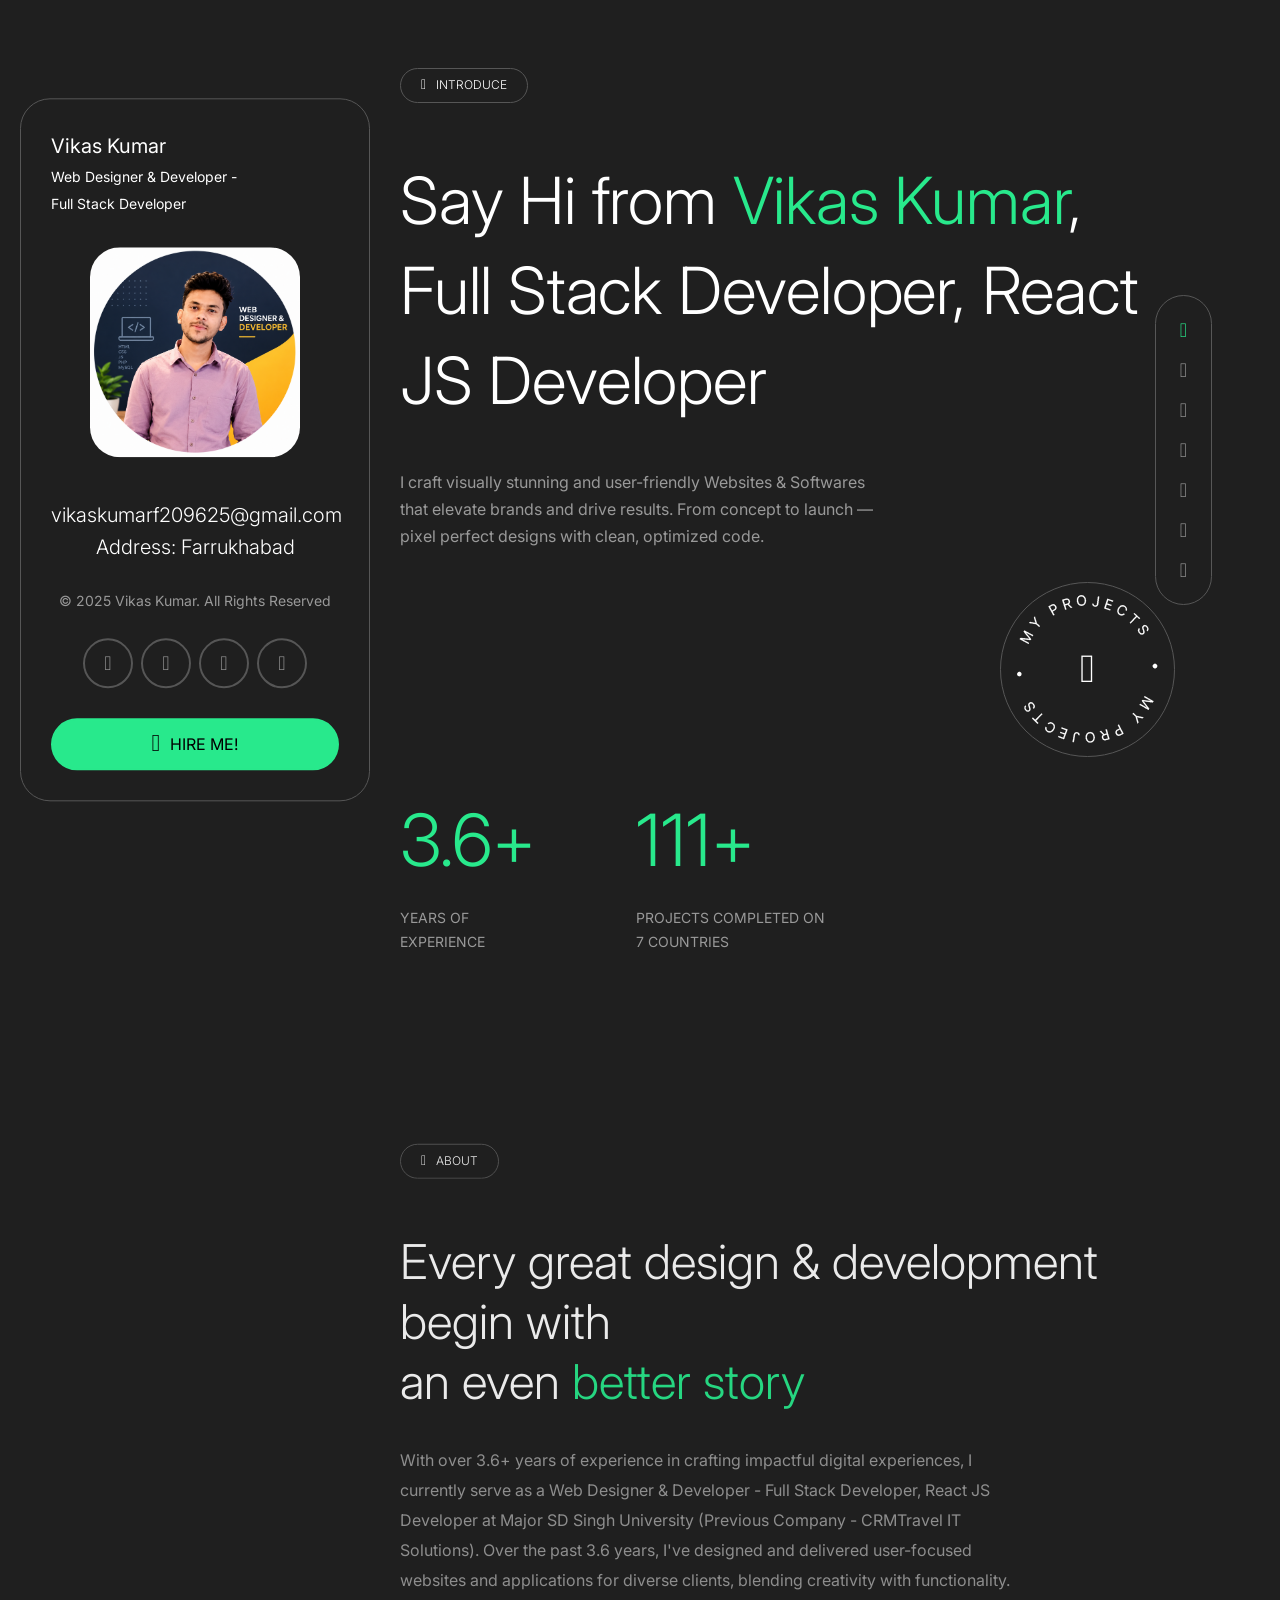
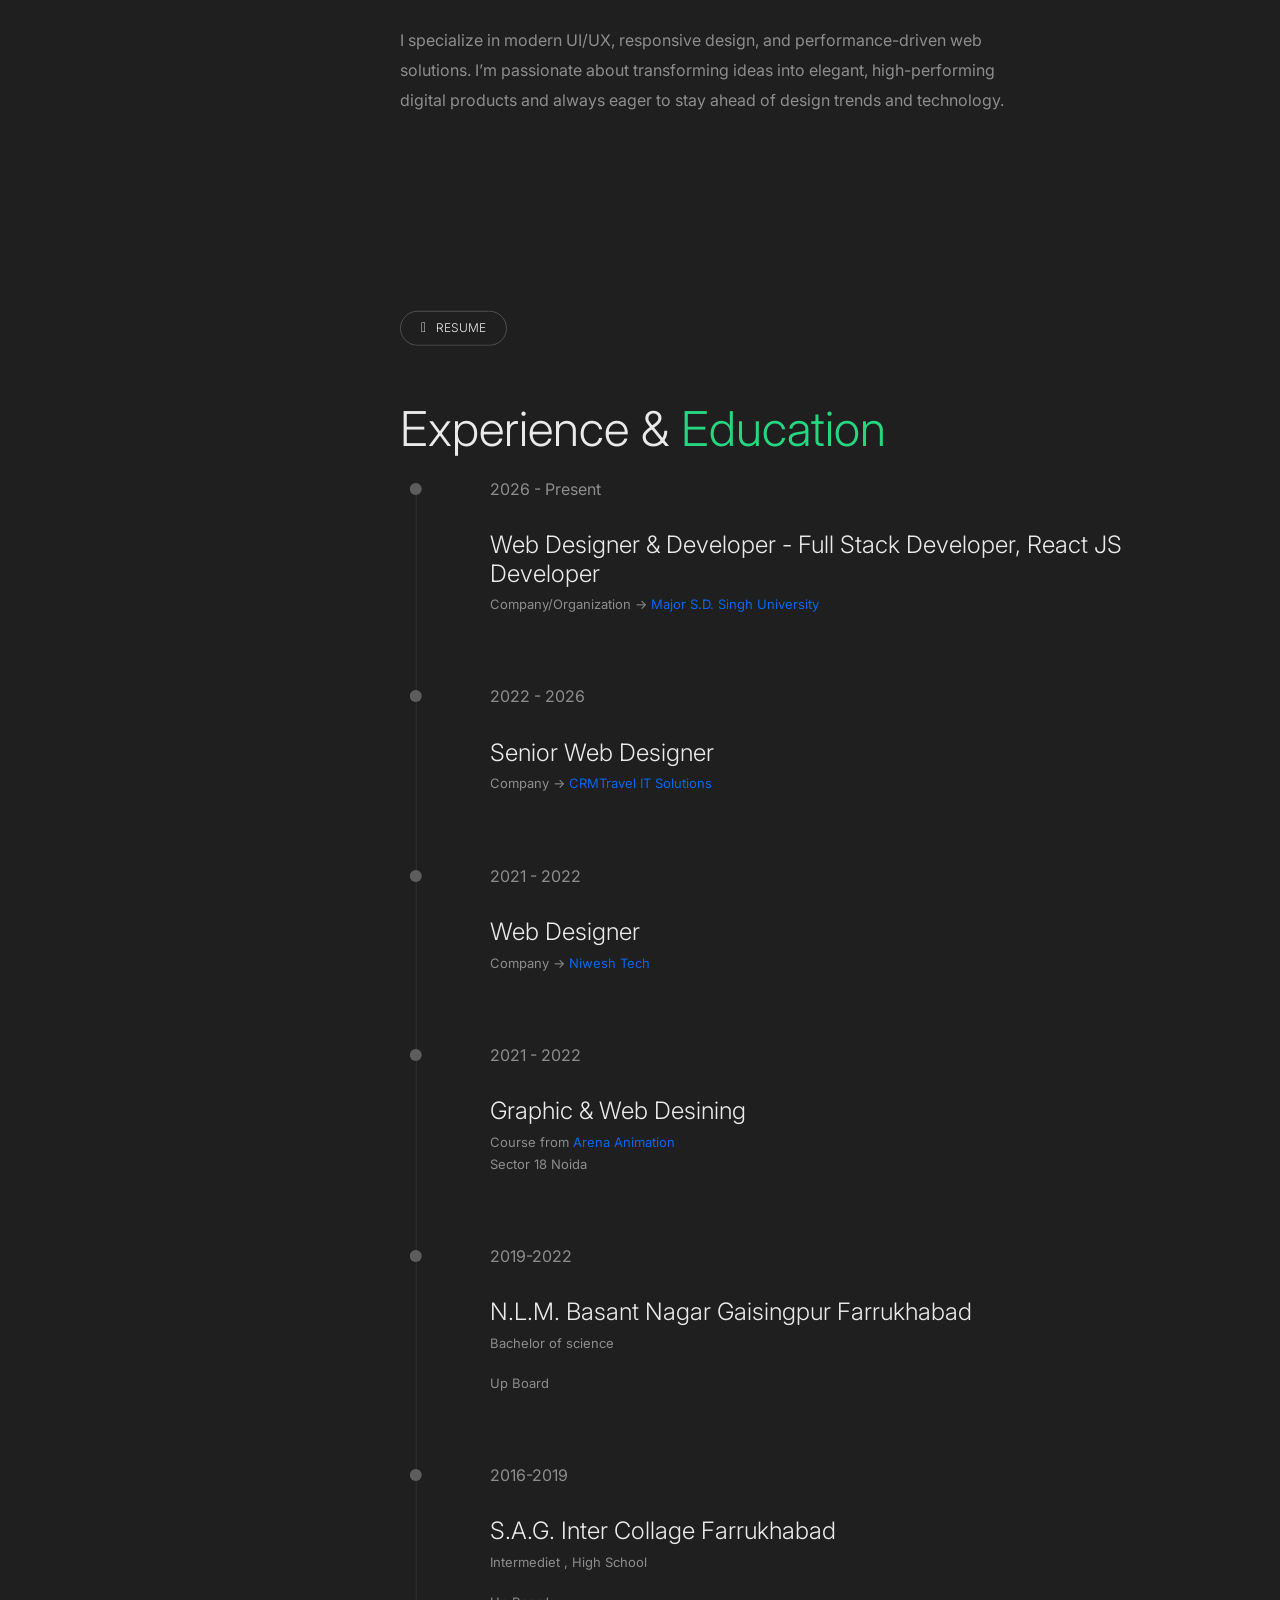
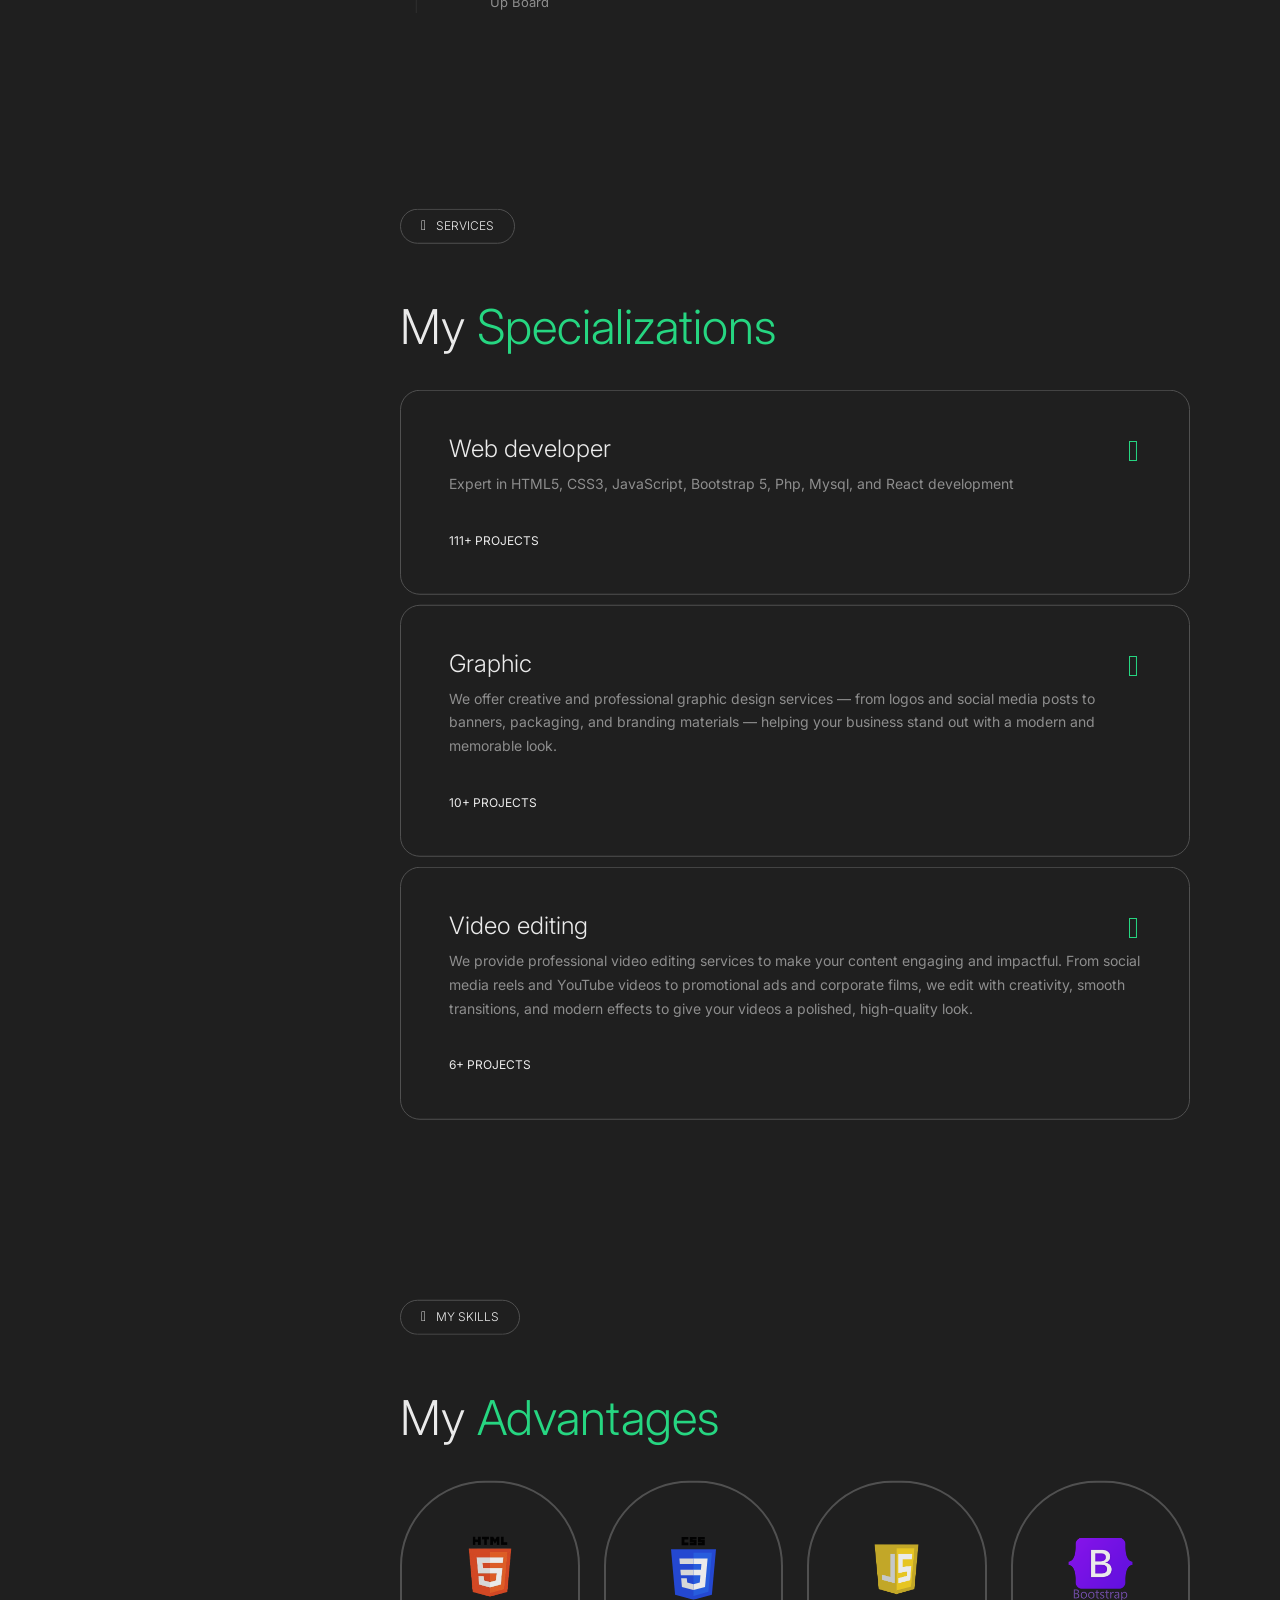
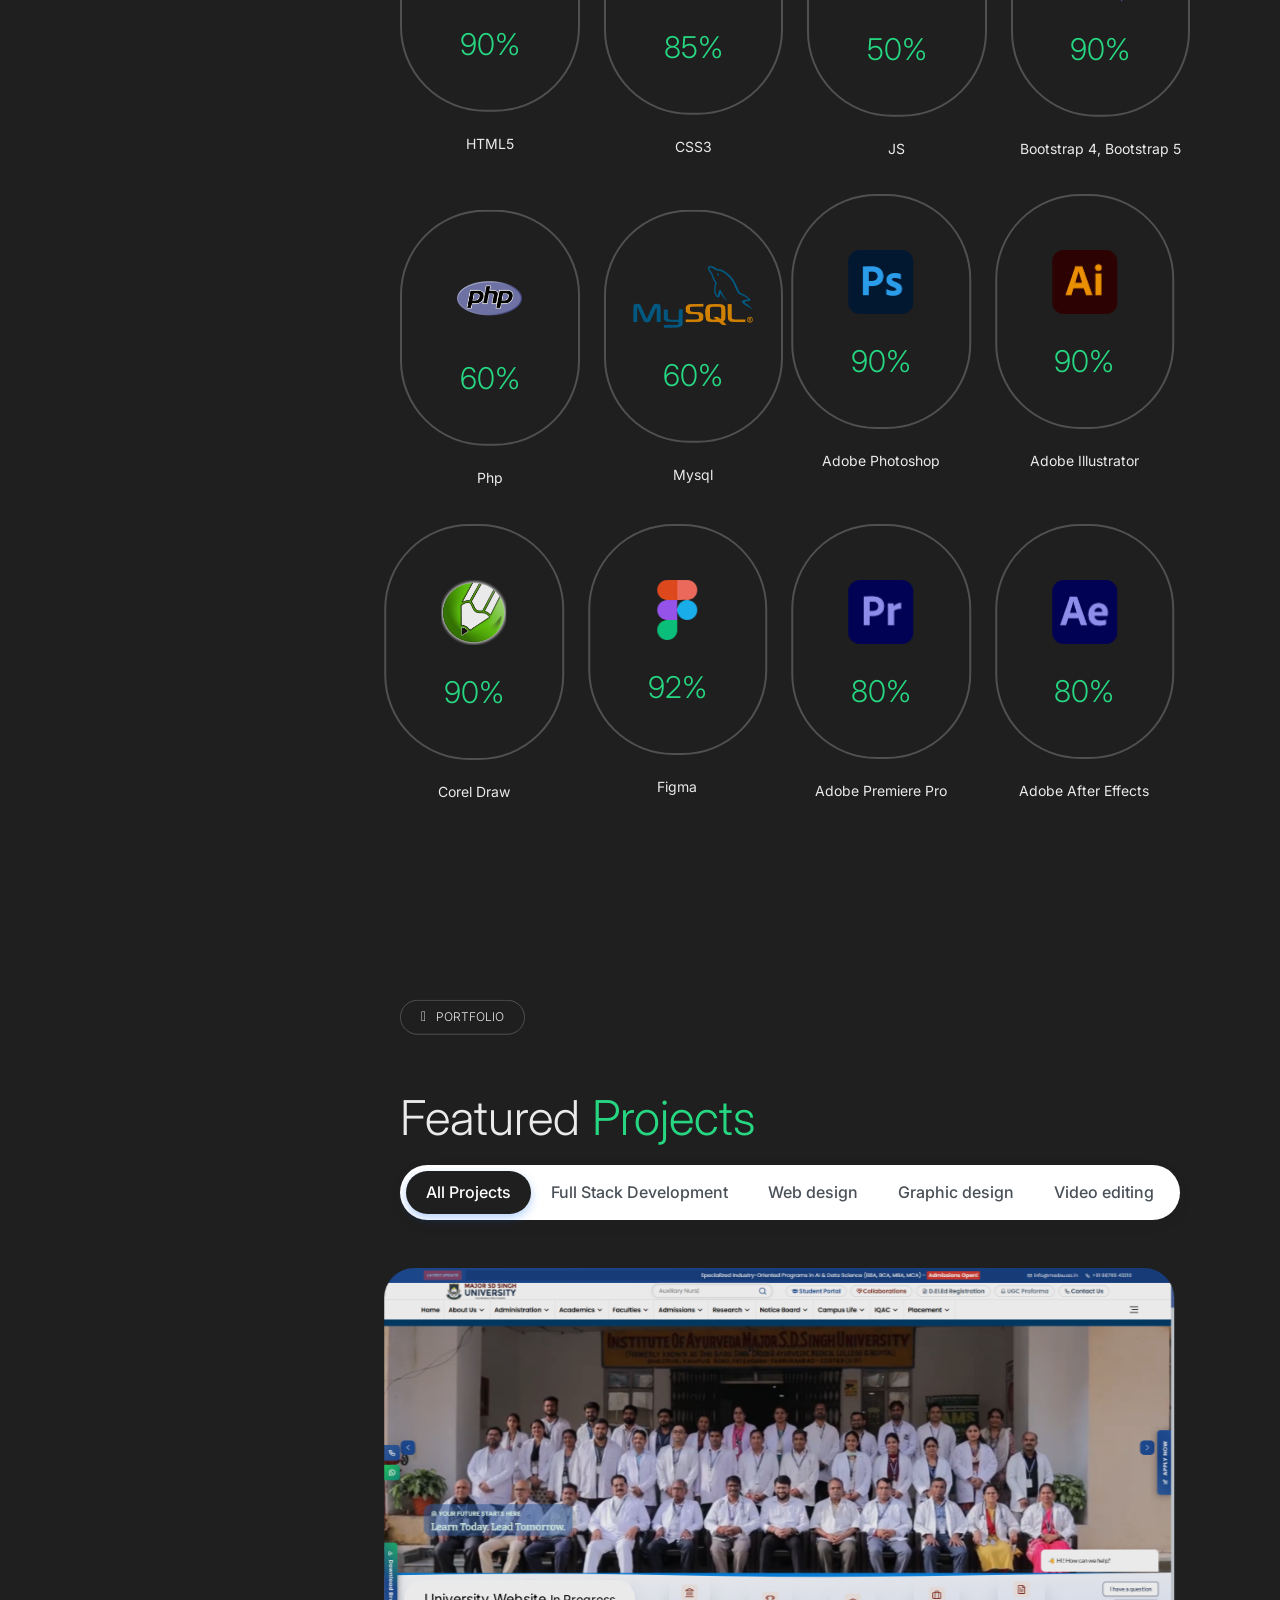
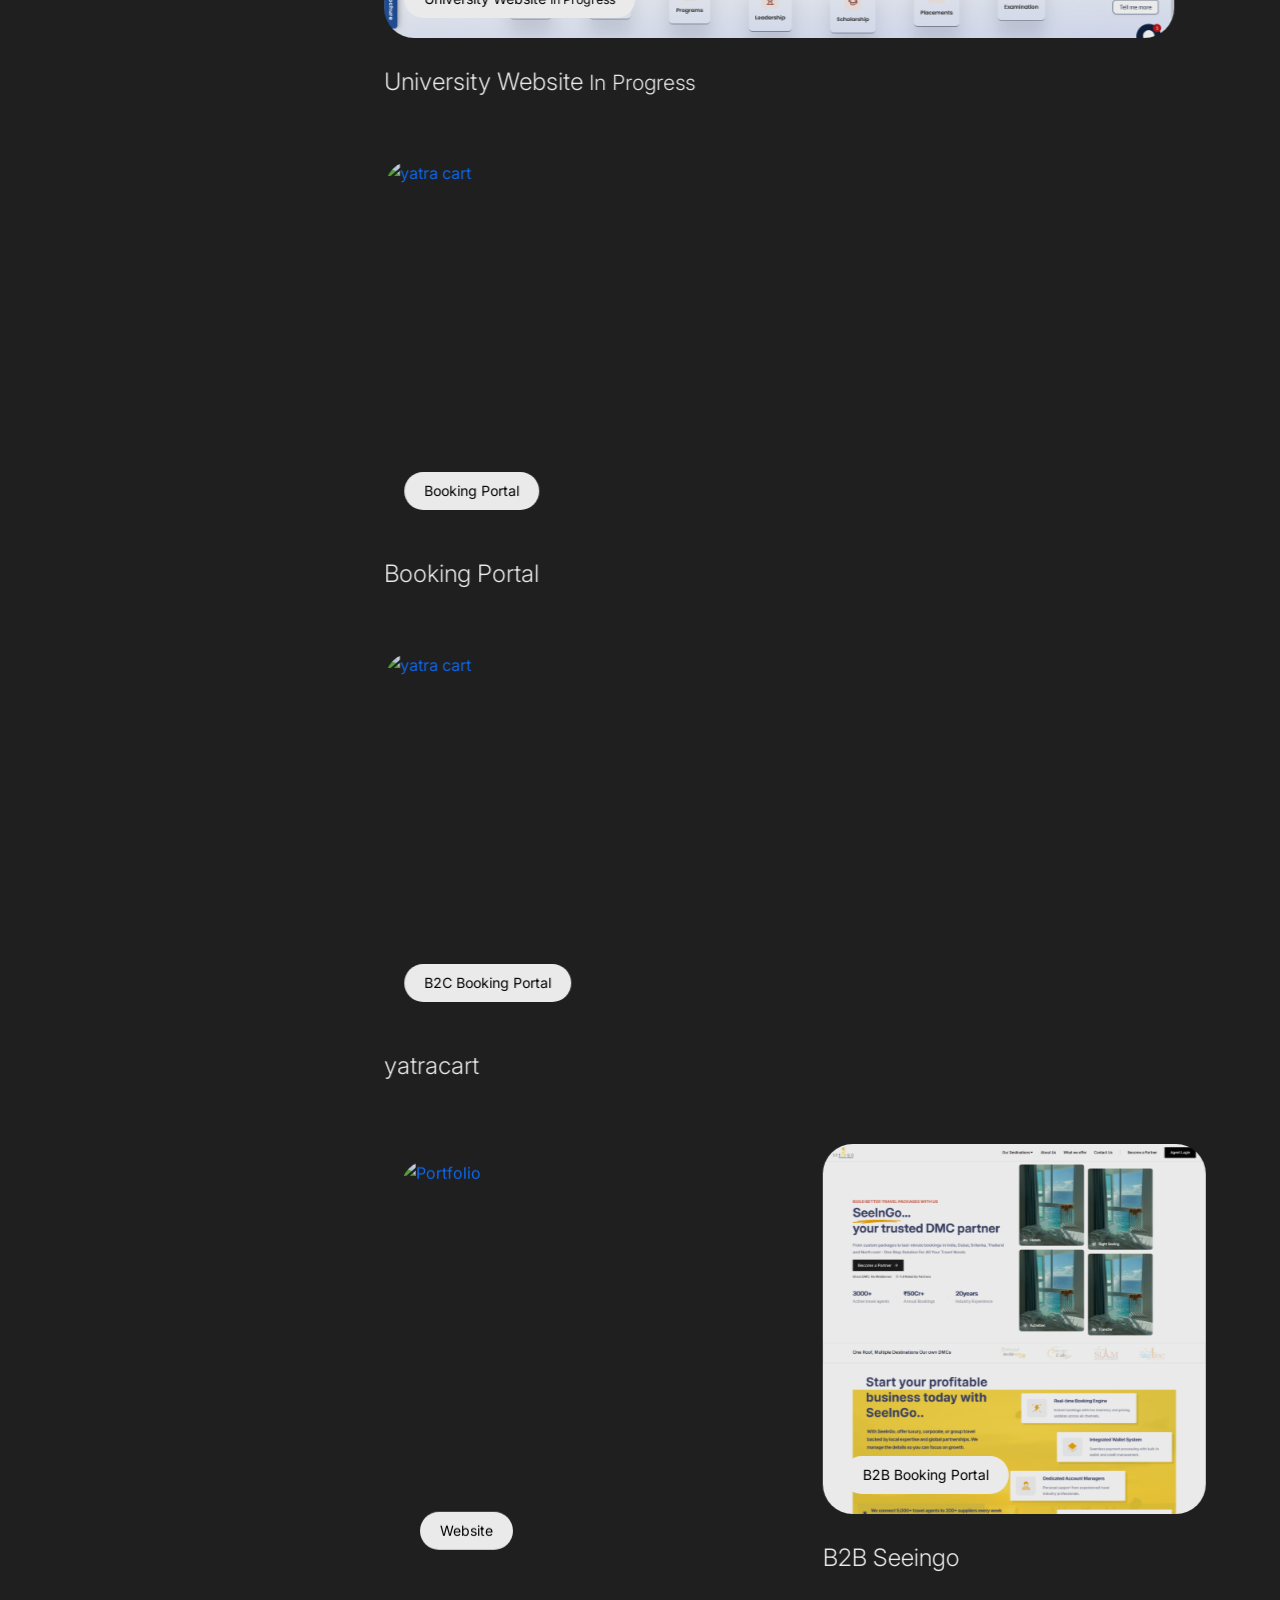
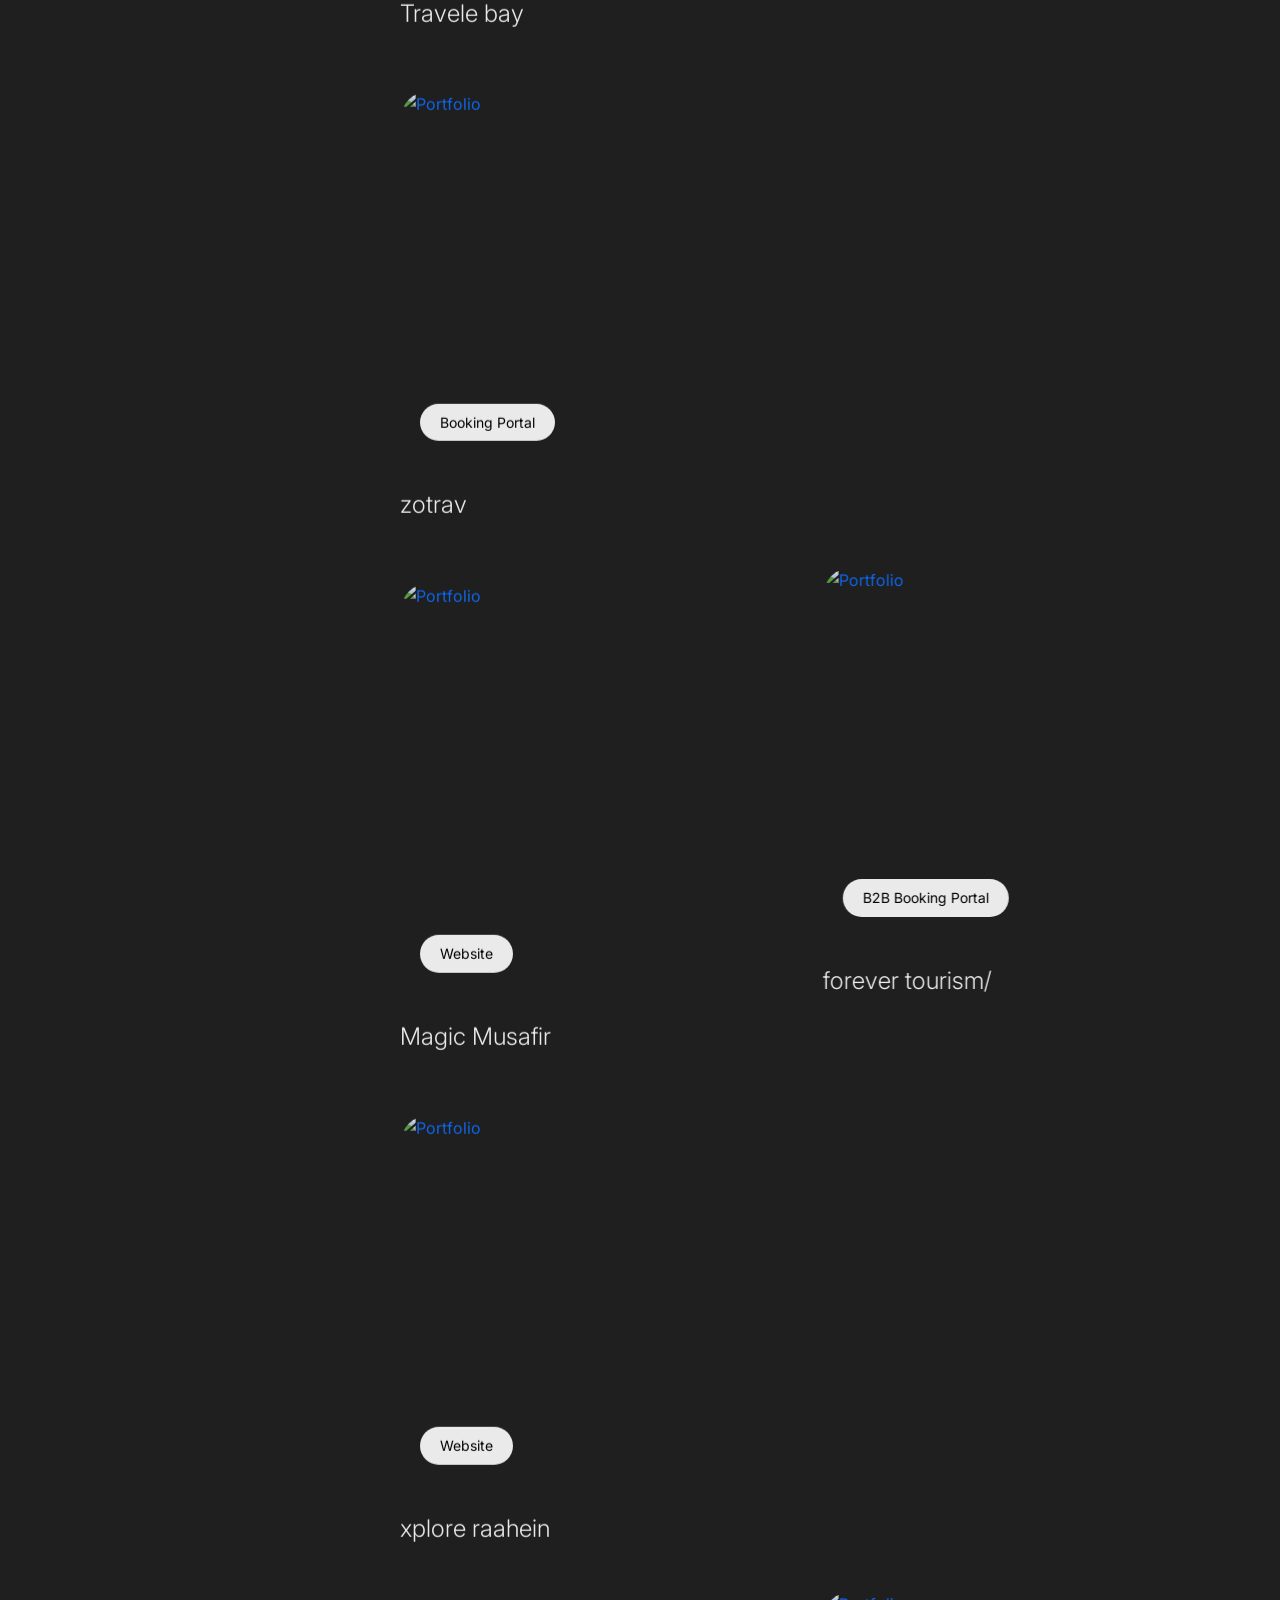
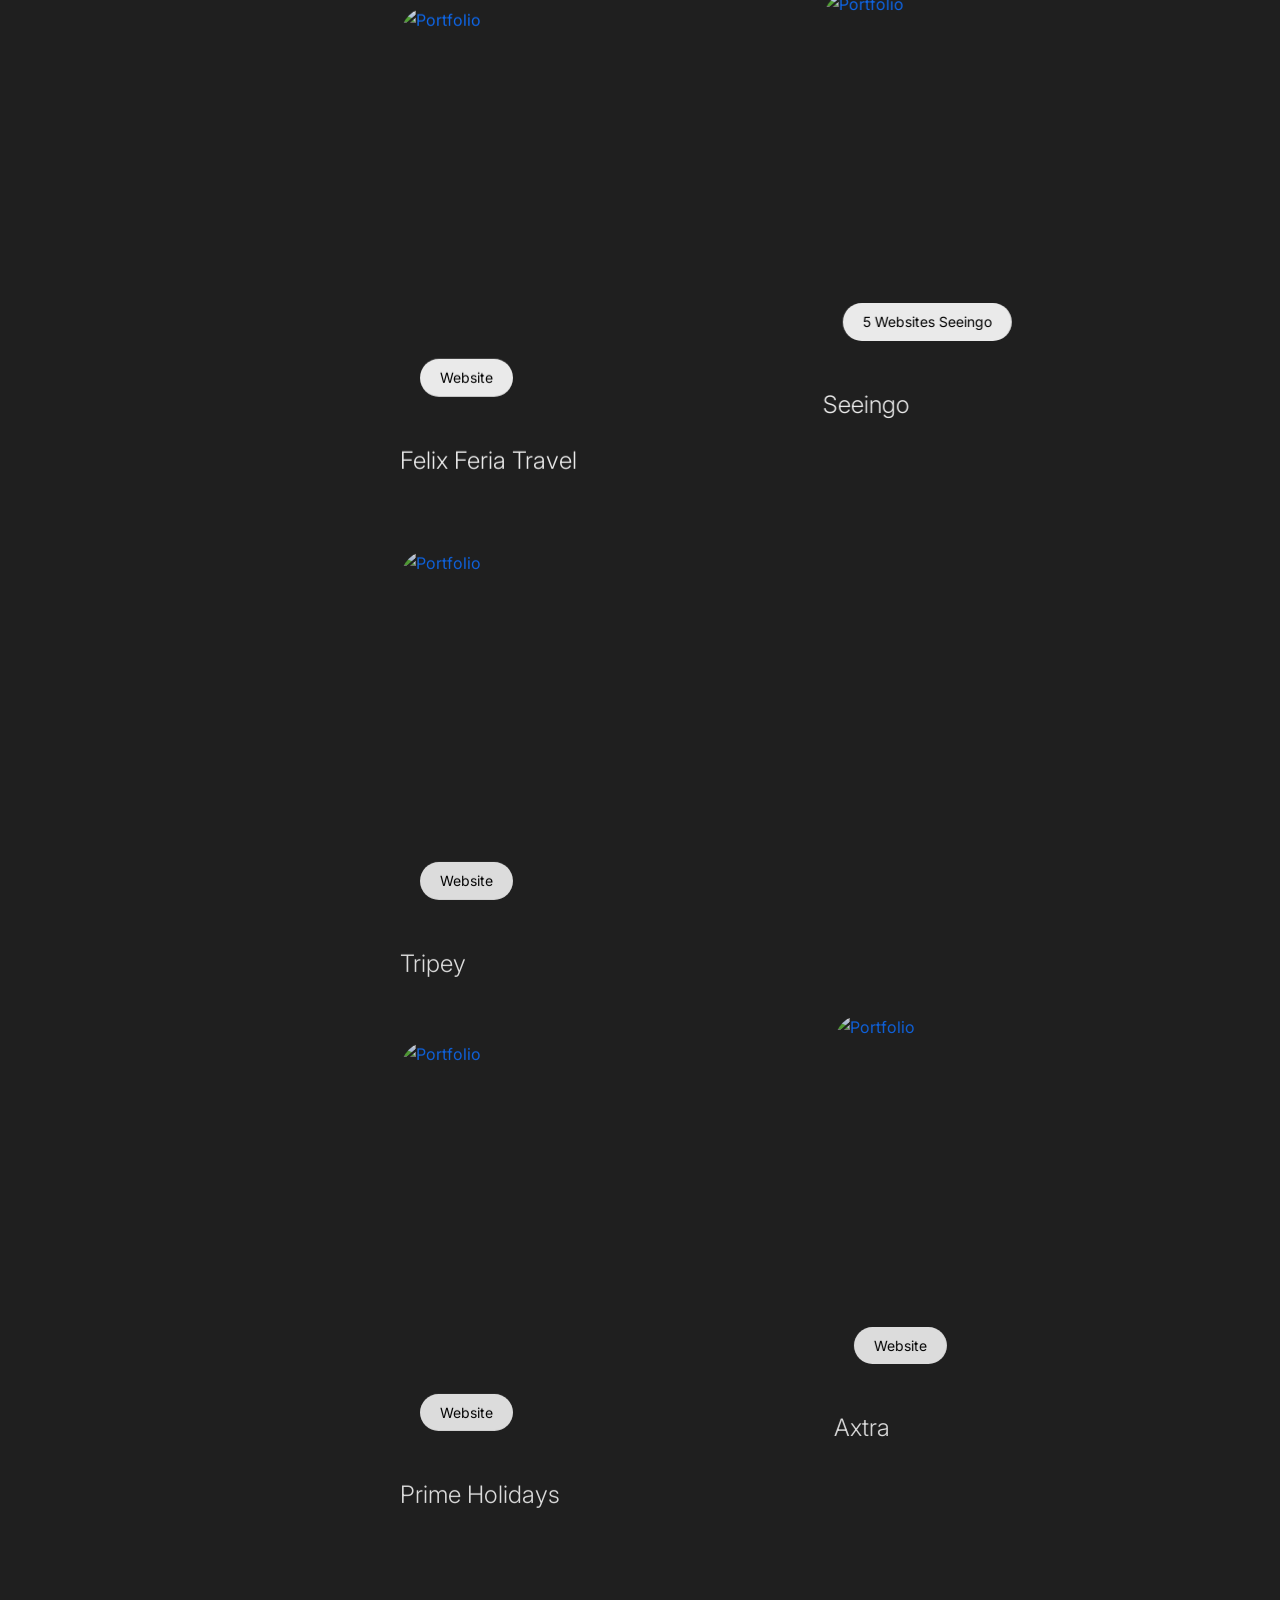
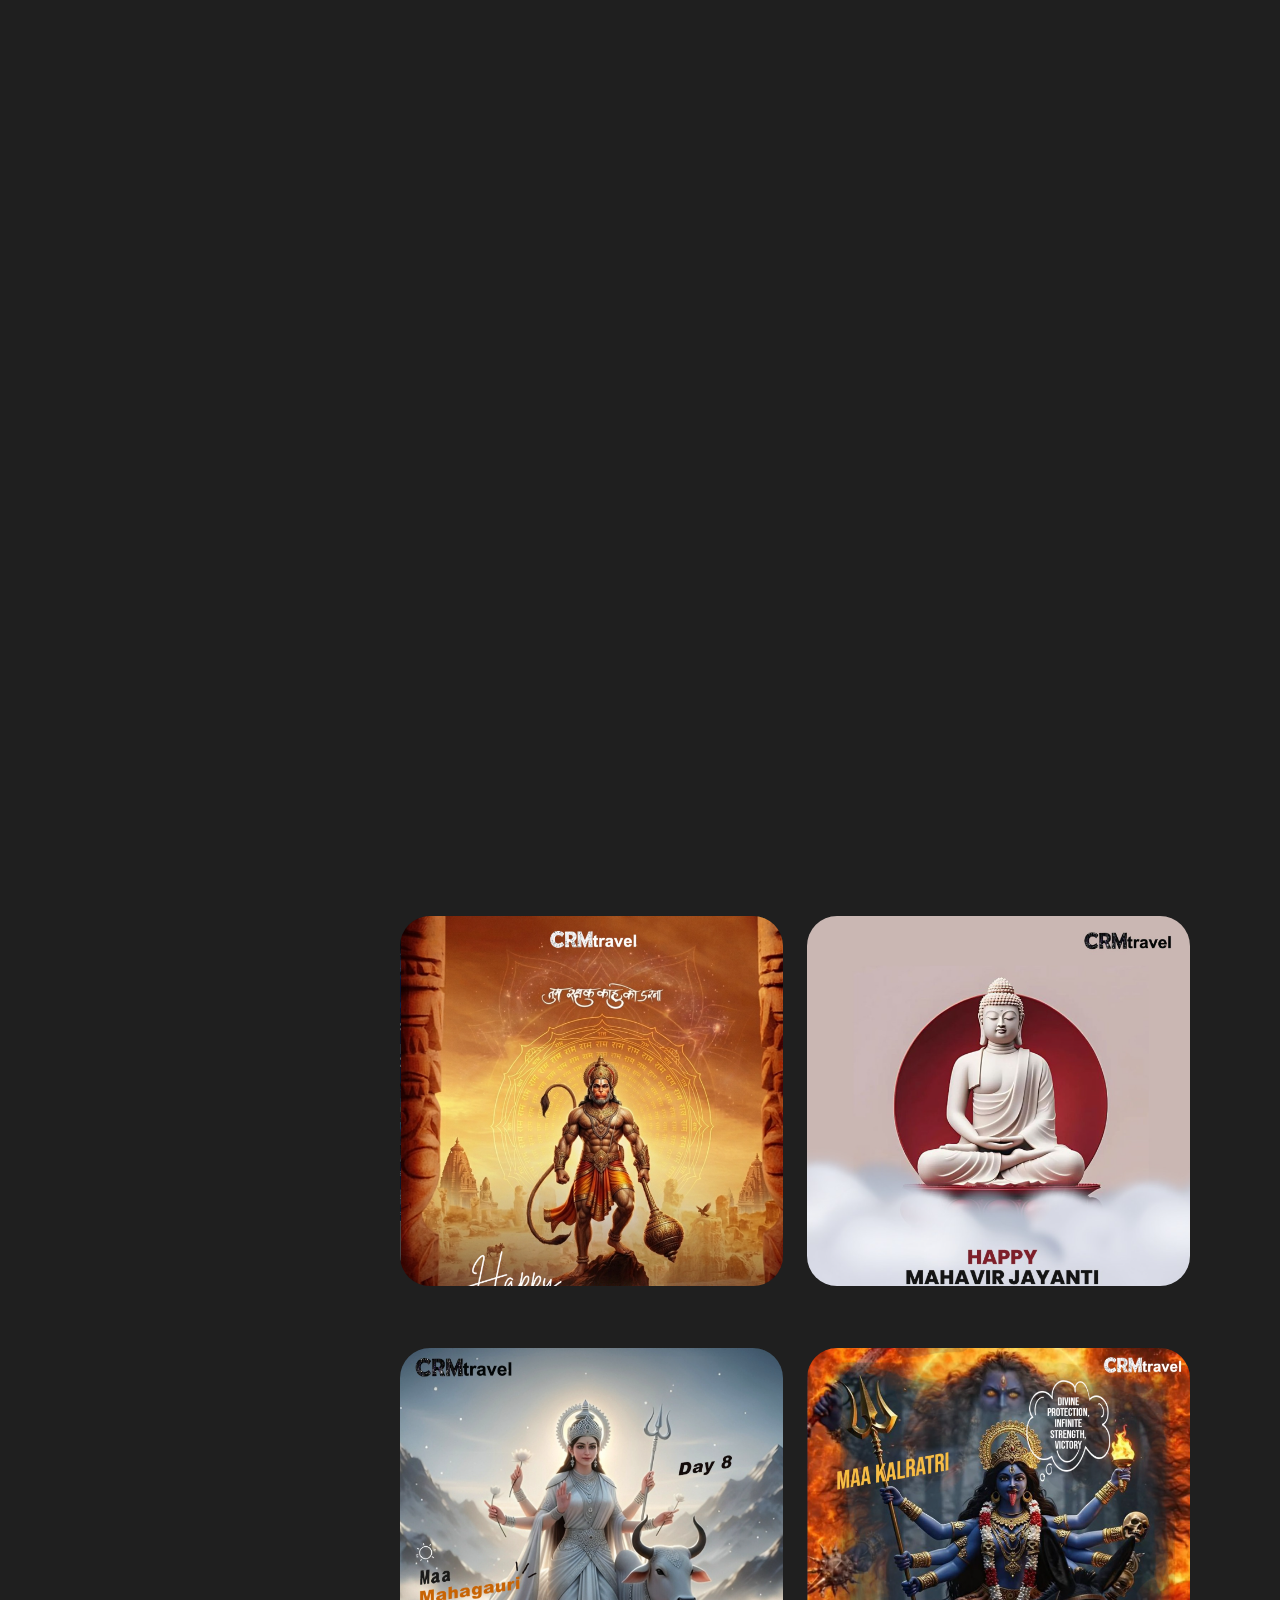
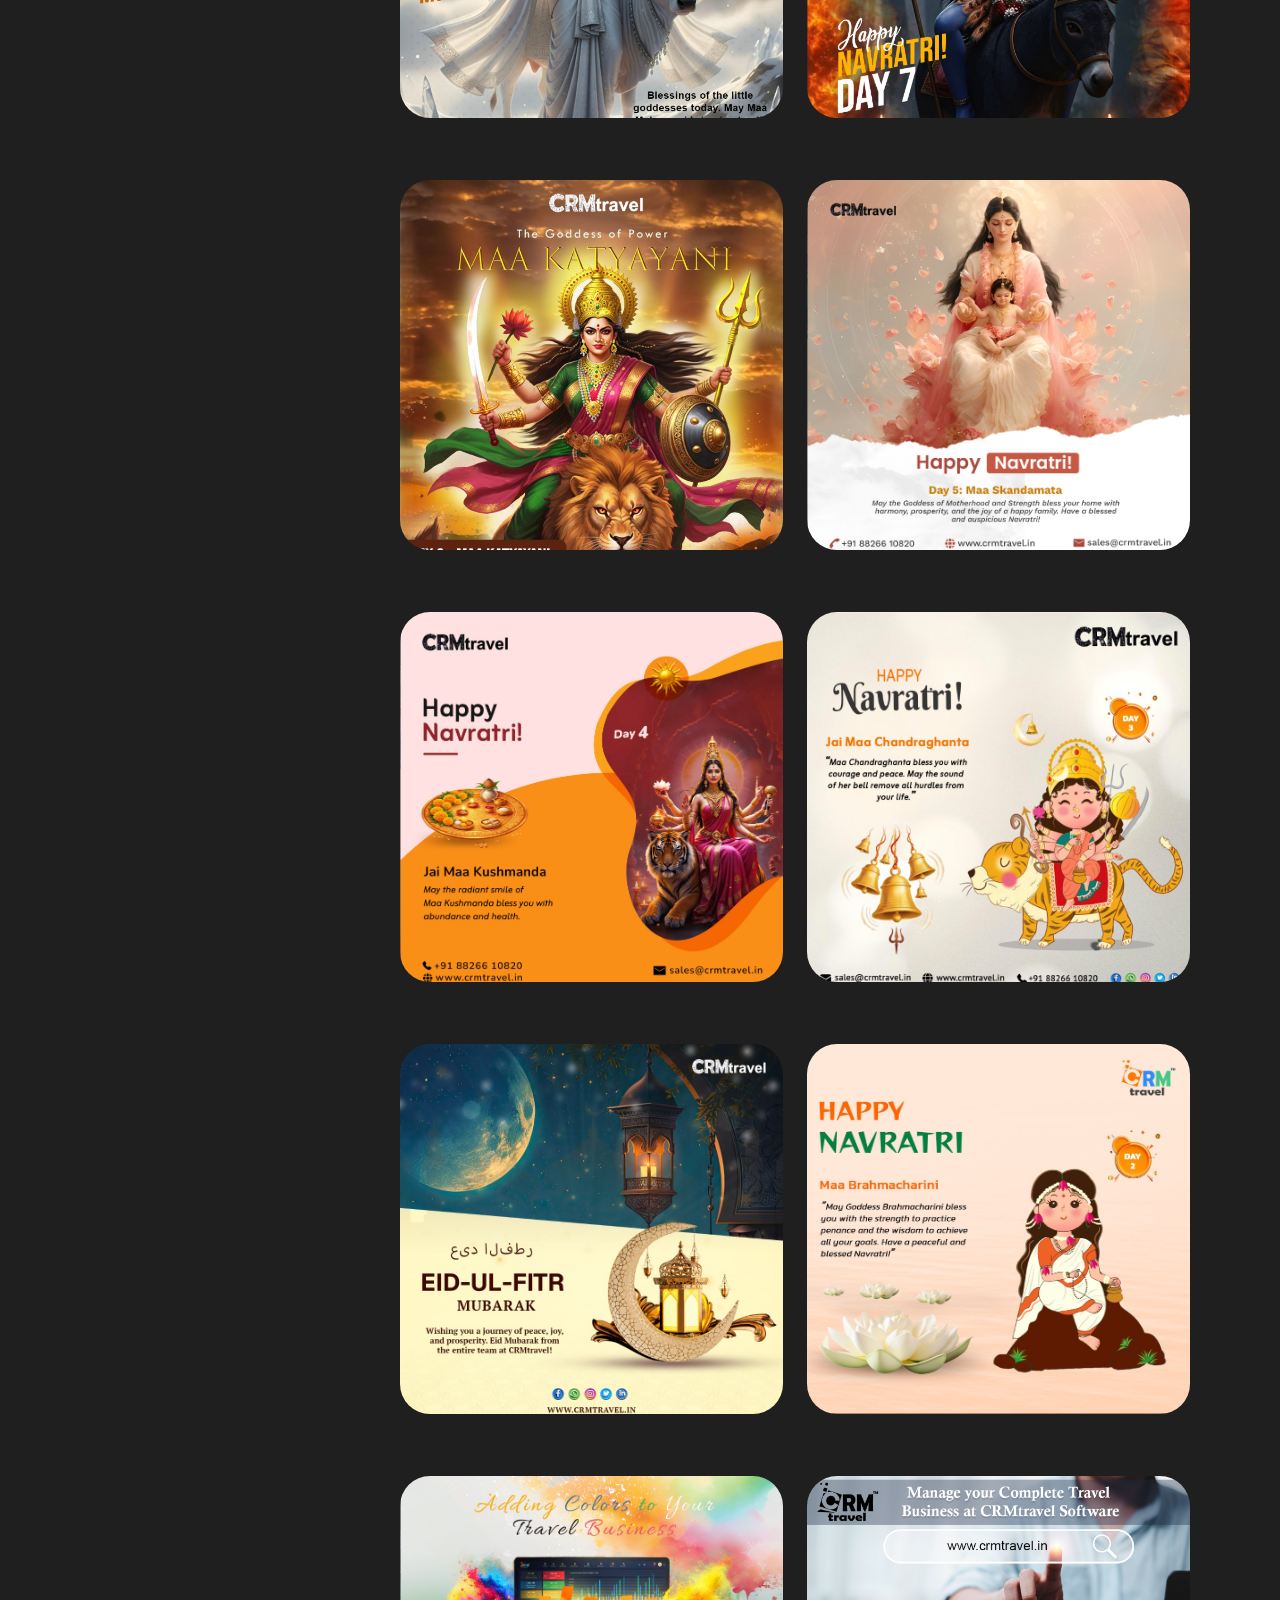
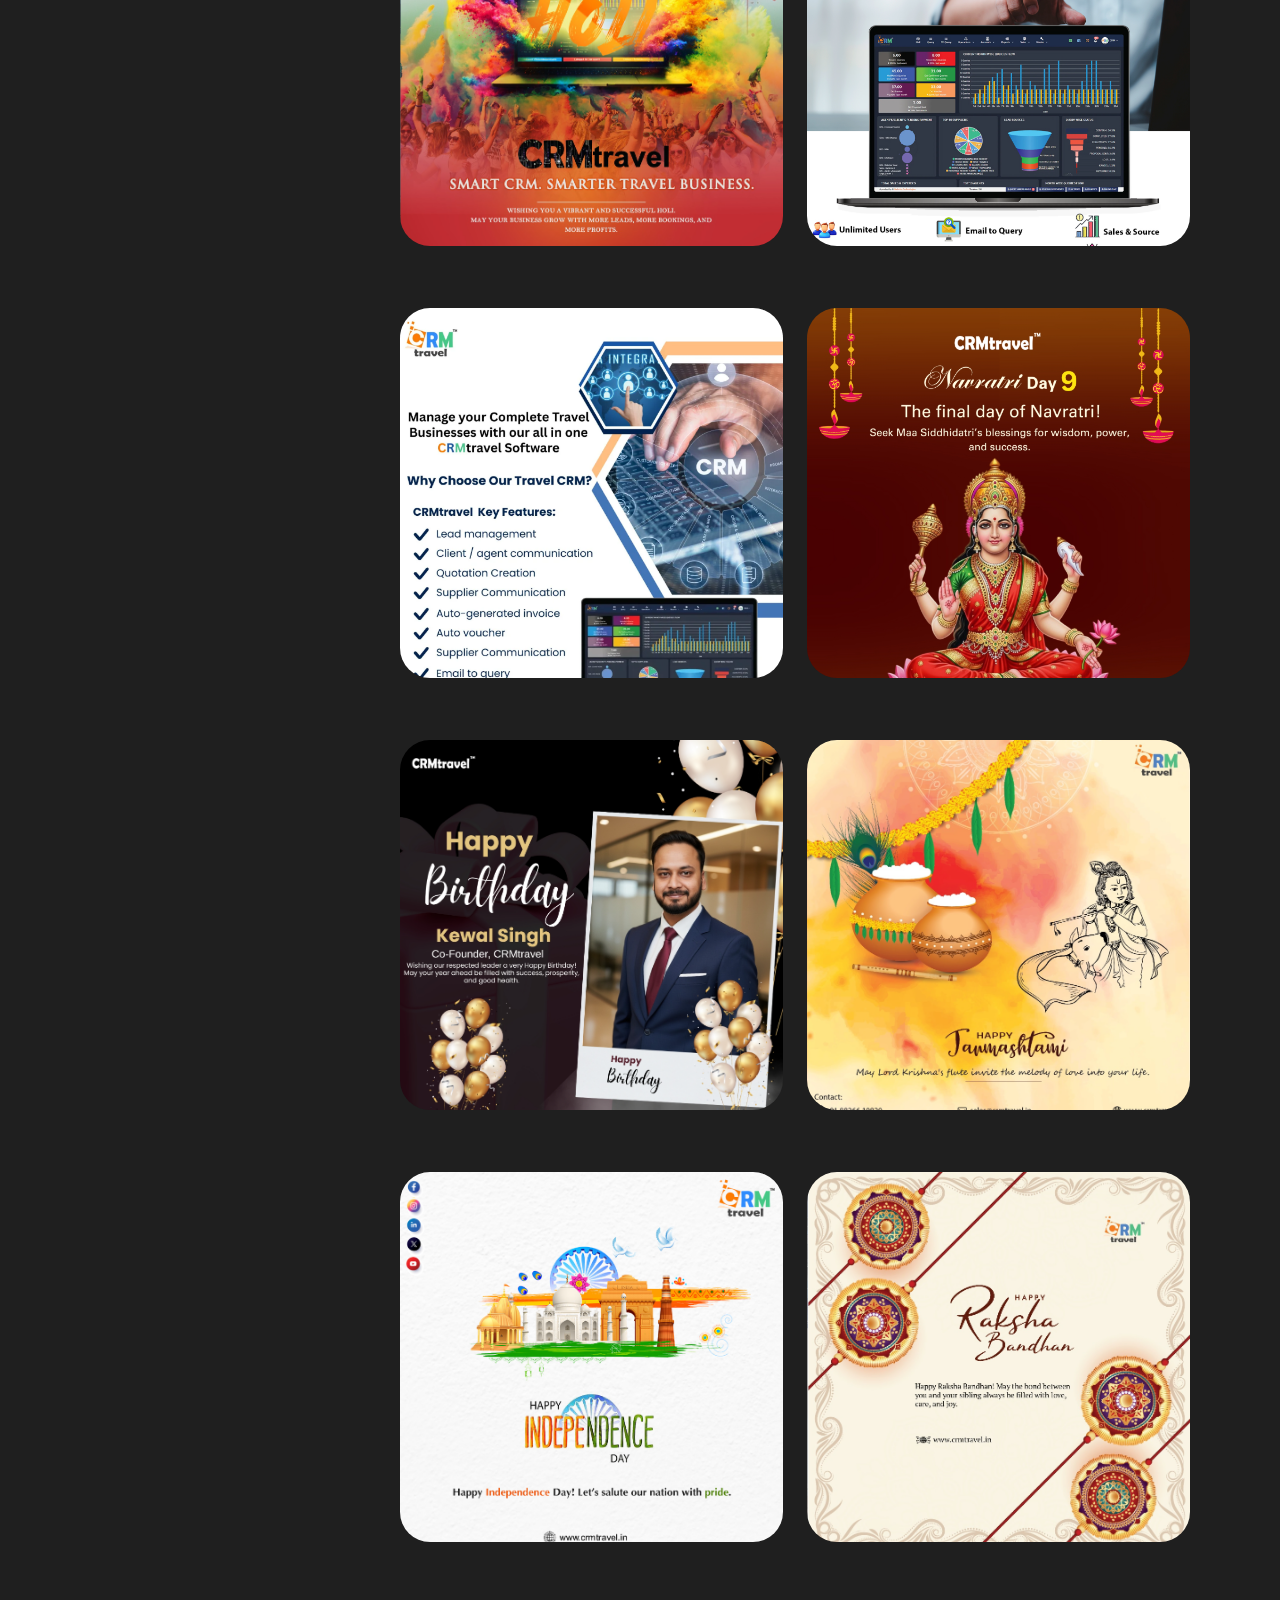
==== commit 51e90217: "updates" ====
--- a/index.html
+++ b/index.html
@@ -243,7 +243,7 @@
                                     <p>Years of <br>Experience</p>
                                 </div>
                                 <div class="right scroll-animation" data-animation="fade_from_right">
-                                    <h1>110+</h1>
+                                    <h1>111+</h1>
                                     <p>projects completed on <br>7 countries</p>
                                 </div>
                             </div>
@@ -345,7 +345,7 @@
                                     <i class="las la-bezier-curve"></i>
                                     <h2>Web developer</h2>
                                     <p>Expert in HTML5, CSS3, JavaScript, Bootstrap 5, Php, Mysql,  and React development</p>
-                                    <span class="projects">110+ Projects</span>
+                                    <span class="projects">111+ Projects</span>
                                 </div>
                                 
                                 <!-- <div class="service-item scroll-animation" data-animation="fade_from_bottom">
